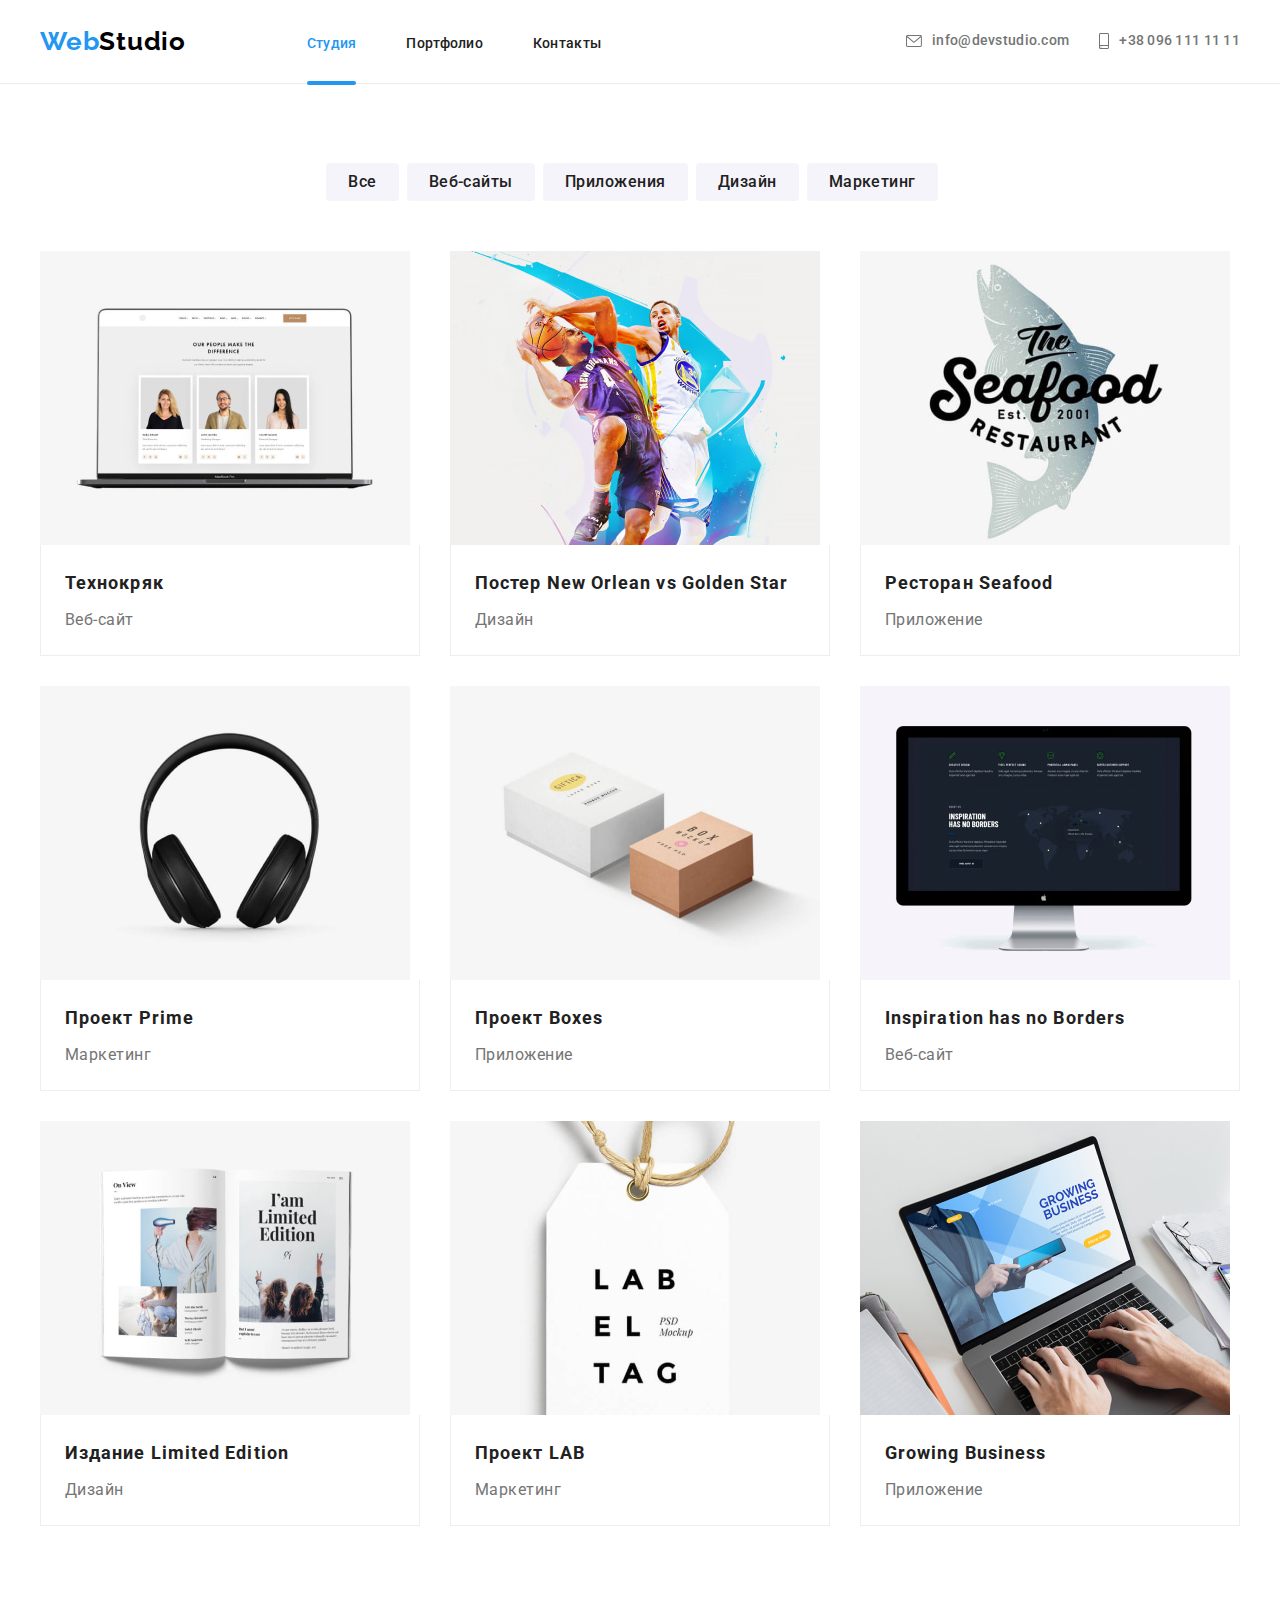
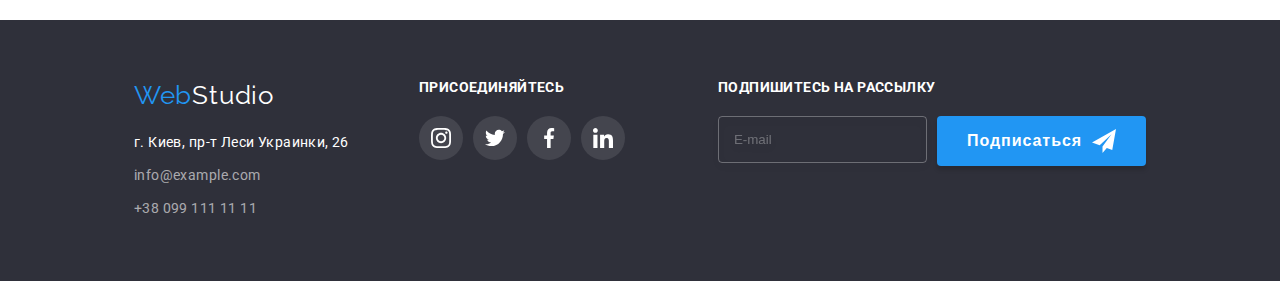
==== portfolio.html @ a0763523 ":herb:" ====
<!DOCTYPE html>
<html lang="ru">
  <head>
    <meta charset="UTF-8" />
    <meta http-equiv="X-UA-Compatible" content="IE=edge" />
    <meta name="viewport" content="width=device-width, initial-scale=1.0" />
    <title>Portfolio</title>
    <link
      href="https://fonts.googleapis.com/css2?family=Raleway:wght@700&family=Roboto:wght@400;500;700;900&display=swap"
      rel="stylesheet"
    />
    <link
      rel="stylesheet"
      href="https://cdnjs.cloudflare.com/ajax/libs/modern-normalize/1.1.0/modern-normalize.min.css"
      integrity="sha512-wpPYUAdjBVSE4KJnH1VR1HeZfpl1ub8YT/NKx4PuQ5NmX2tKuGu6U/JRp5y+Y8XG2tV+wKQpNHVUX03MfMFn9Q=="
      crossorigin="anonymous"
      referrerpolicy="no-referrer"
    />
    <link rel="stylesheet" href="./css/main.min.css" />
  </head>
  <body>
    <!--шапка-->
    <header class="page-header">
      <div class="page-header__container container">
        <a class="logo" href=""><span class="logo__icon">Web</span>Studio</a>

        <!--мобильное меню-->
        <button
          class="menu-button is-open"
          aria-expanded="false"
          aria-controls="menu-container"
          data-menu-button
          type="button"
        >
          <svg class="mobile-menu" width="40" height="40" aria-label="Переключательмобильного меню">
            <use class="mobile-menu__open" href="./images/icon.svg#icon-menu"></use>
            <use class="mobile-menu__close" href="./images/icon.svg#icon-close"></use>
          </svg>
        </button>

        <nav class="nav">
          <div class="menu-container" id="menu-container" data-menu>
            <ul class="site-nav">
              <li class="site-nav__item">
                <a class="site-nav__link site-nav__link--active" href="./index.html">Студия</a>
              </li>
              <li class="site-nav__item">
                <a class="site-nav__link" href="./portfolio.html">Портфолио</a>
              </li>
              <li class="site-nav__item"><a class="site-nav__link" href="">Контакты</a></li>
            </ul>

            <!--Контакты-->
            <ul class="contacts">
              <li class="contacts__item">
                <a class="contacts__link contacts__link--mail" href="mailto:info@devstudio.com">
                  <svg class="contacts__logo" width="16" height="12">
                    <use href="./images/icon.svg#icon-envelope"></use></svg
                  >info@devstudio.com</a
                >
              </li>
              <li class="contacts__item">
                <a class="contacts__link contacts__link--tel" href="tel:+380961111111"
                  ><svg class="contacts__logo" width="10" height="16">
                    <use href="./images/icon.svg#icon-smartphone"></use></svg
                  >+38 096 111 11 11</a
                >
              </li>
            </ul>

            <ul class="menu-social">
              <li class="menu-social__item"><a class="menu-social__link">Instagram</a></li>
              <li class="menu-social__item"><a class="menu-social__link">Twitter</a></li>
              <li class="menu-social__item"><a class="menu-social__link">Facebook</a></li>
              <li class="menu-social__item"><a class="menu-social__link">Linkedin</a></li>
            </ul>
          </div>
        </nav>
      </div>
    </header>

    <main>
      <section class="section">
        <div class="portfolio container">
          <h1 class="portfolio__title visually-hidden">Portfolio</h1>
          <ul class="filter">
            <li class="filter__items">
              <button class="filter__btn" type="button">Все</button>
            </li>
            <li class="filter__items">
              <button class="filter__btn" type="button">Веб-сайты</button>
            </li>
            <li class="filter__items">
              <button class="filter__btn" type="button">Приложения</button>
            </li>
            <li class="filter__items">
              <button class="filter__btn" type="button">Дизайн</button>
            </li>
            <li class="filter__items">
              <button class="filter__btn" type="button">Маркетинг</button>
            </li>
          </ul>

          <ul class="grid">
            <li class="grid__item">
              <a class="grid__link" href="">
                <div class="grid__box">
                  <img src="./images/notebook.jpg" alt="technokryak" width="370" height="294" />
                  <div class="grid__text">
                    <p class="">
                      Ресурс предлагает комплексные предложения с разным уровнем функционала и
                      сервисов. Все это позволит посетителю получить исчерпывающие сведения о
                      компании или частном лице.
                    </p>
                  </div>
                </div>

                <div class="aside">
                  <h2 class="aside__title">Технокряк</h2>
                  <p class="aside__subtitle">Веб-сайт</p>
                </div>
              </a>
            </li>

            <li class="grid__item">
              <a class="grid__link" href="">
                <div class="grid__box">
                  <img
                    src="./images/basketball.jpg"
                    alt="poster-new-orlean-vs-srat"
                    width="370"
                    height="294"
                  />
                  <div class="grid__text">
                    <p class="">
                      Ресурс предлагает комплексные предложения с разным уровнем функционала и
                      сервисов. Все это позволит посетителю получить исчерпывающие сведения о
                      компании или частном лице.
                    </p>
                  </div>
                </div>

                <div class="aside">
                  <h2 class="aside__title">Постер New Orlean vs Golden Star</h2>
                  <p class="aside__subtitle">Дизайн</p>
                </div>
              </a>
            </li>

            <li class="grid__item">
              <a class="grid__link" href="">
                <div class="grid__box">
                  <img src="./images/restaurant.jpg" alt="seafood" width="370" height="294" />
                  <div class="grid__text">
                    <p class="">
                      Ресурс предлагает комплексные предложения с разным уровнем функционала и
                      сервисов. Все это позволит посетителю получить исчерпывающие сведения о
                      компании или частном лице.
                    </p>
                  </div>
                </div>

                <div class="aside">
                  <h2 class="aside__title">Ресторан Seafood</h2>
                  <p class="aside__subtitle">Приложение</p>
                </div>
              </a>
            </li>

            <li class="grid__item">
              <a class="grid__link" href="">
                <div class="grid__box">
                  <img src="./images/headphones.jpg" alt="project-prime" width="370" height="294" />
                  <div class="grid__text">
                    <p class="">
                      Ресурс предлагает комплексные предложения с разным уровнем функционала и
                      сервисов. Все это позволит посетителю получить исчерпывающие сведения о
                      компании или частном лице.
                    </p>
                  </div>
                </div>

                <div class="aside">
                  <h2 class="aside__title">Проект Prime</h2>
                  <p class="aside__subtitle">Маркетинг</p>
                </div>
              </a>
            </li>

            <li class="grid__item">
              <a class="grid__link" href="">
                <div class="grid__box">
                  <img src="./images/box.jpg" alt="project-boxes" width="370" height="294" />
                  <div class="grid__text">
                    <p class="">
                      Ресурс предлагает комплексные предложения с разным уровнем функционала и
                      сервисов. Все это позволит посетителю получить исчерпывающие сведения о
                      компании или частном лице.
                    </p>
                  </div>
                </div>

                <div class="aside">
                  <h2 class="aside__title">Проект Boxes</h2>
                  <p class="aside__subtitle">Приложение</p>
                </div>
              </a>
            </li>

            <li class="grid__item">
              <a class="grid__link" href="">
                <div class="grid__box">
                  <img
                    src="./images/monitor.jpg"
                    alt="isipiration-has-no-border"
                    width="370"
                    height="294"
                  />
                  <div class="grid__text">
                    <p class="">
                      Ресурс предлагает комплексные предложения с разным уровнем функционала и
                      сервисов. Все это позволит посетителю получить исчерпывающие сведения о
                      компании или частном лице.
                    </p>
                  </div>
                </div>

                <div class="aside">
                  <h2 class="aside__title">Inspiration has no Borders</h2>
                  <p class="aside__subtitle">Веб-сайт</p>
                </div>
              </a>
            </li>

            <li class="grid__item">
              <a class="grid__link" href="">
                <div class="grid__box">
                  <img src="./images/book.jpg" alt="limited-edition" width="370" height="294" />
                  <div class="grid__text">
                    <p class="">
                      Ресурс предлагает комплексные предложения с разным уровнем функционала и
                      сервисов. Все это позволит посетителю получить исчерпывающие сведения о
                      компании или частном лице.
                    </p>
                  </div>
                </div>

                <div class="aside">
                  <h2 class="aside__title">Издание Limited Edition</h2>
                  <p class="aside__subtitle">Дизайн</p>
                </div>
              </a>
            </li>

            <li class="grid__item">
              <a class="grid__link" href="">
                <div class="grid__box">
                  <img src="./images/labeltag.jpg" alt="project-lab" width="370" height="294" />
                  <div class="grid__text">
                    <p class="">
                      Ресурс предлагает комплексные предложения с разным уровнем функционала и
                      сервисов. Все это позволит посетителю получить исчерпывающие сведения о
                      компании или частном лице.
                    </p>
                  </div>
                </div>

                <div class="aside">
                  <h2 class="aside__title">Проект LAB</h2>
                  <p class="aside__subtitle">Маркетинг</p>
                </div>
              </a>
            </li>

            <li class="grid__item">
              <a class="grid__link" href="">
                <div class="grid__box">
                  <img
                    src="./images/growingbusiness.jpg"
                    alt="growing-business"
                    width="370"
                    height="294"
                  />
                  <div class="grid__text">
                    <p class="">
                      Ресурс предлагает комплексные предложения с разным уровнем функционала и
                      сервисов. Все это позволит посетителю получить исчерпывающие сведения о
                      компании или частном лице.
                    </p>
                  </div>
                </div>

                <div class="aside">
                  <h2 class="aside__title">Growing Business</h2>
                  <p class="aside__subtitle">Приложение</p>
                </div>
              </a>
            </li>
          </ul>
        </div>
      </section>
    </main>

    <footer class="page-footer">
      <div class="container page-footer--bgc">
        <div class="wrapper">
          <a class="wrapper__logo" href=""><span class="wrapper__icon">Web</span>Studio</a>

          <address>
            <ul class="addres">
              <li class="addres__items">
                <a class="addres__link" href="https://goo.gl/maps/AxwCZDzG8Fguy3GU9"
                  >г. Киев, пр-т Леси Украинки, 26</a
                >
              </li>
              <li class="addres__items">
                <a class="addres__contacts" href="info@example.com">info@example.com</a>
              </li>
              <li class="addres__items">
                <a class="addres__contacts" href="+380991111111">+38 099 111 11 11</a>
              </li>
            </ul>
          </address>
        </div>

        <div class="accede">
          <h2 class="accede__title">Присоединяйтесь</h2>
          <ul class="social">
            <li class="social__item">
              <a class="social__link" href="">
                <svg class="social__logo" width="20" height="20">
                  <use href="./images/icon.svg#icon-instagram"></use>
                </svg>
              </a>
            </li>

            <li class="social__item">
              <a class="social__link" href="">
                <svg class="social__logo" width="20" height="20">
                  <use href="./images/icon.svg#icon-twitter"></use>
                </svg>
              </a>
            </li>

            <li class="social__item">
              <a class="social__link" href="">
                <svg class="social__logo" width="20" height="20">
                  <use href="./images/icon.svg#icon-facebook"></use>
                </svg>
              </a>
            </li>

            <li class="social__item">
              <a class="social__link" href="">
                <svg class="social__logo" width="20" height="20">
                  <use href="./images/icon.svg#icon-linkedin"></use>
                </svg>
              </a>
            </li>
          </ul>
        </div>

        <div class="subscribe">
          <h2 class="subscribe__title">Подпишитесь на рассылку</h2>

          <form class="form form--position">
            <label class="form__field">
              <input type="email" class="form__input" name="mail" placeholder="E-mail" />
            </label>
            <button class="form__btn" type="submit">
              Подписаться
              <svg class="form-btn__icon" width="24" height="24">
                <use href="./images/icon.svg#icon-telegram"></use>
              </svg>
            </button>
          </form>
        </div>
      </div>
    </footer>

    <script src="./js/menu.js"></script>
  </body>
</html>
---- css/main.min.css ----
.visually-hidden{position:absolute;width:1px;height:1px;margin:-1px;border:0;padding:0;white-space:nowrap;-webkit-clip-path:inset(100%);clip-path:inset(100%);clip:rect(0 0 0 0);overflow:hidden}.backdrop,.grid__box,.grid__text{width:100%;height:100%}body{background-color:#fff;color:#757575;font-family:Roboto,sans-serif;font-weight:400;margin:0 auto}h1,h2,h3,p{margin:0}ul{list-style:none;padding:0;margin:0}img{display:block;max-width:100%;height:auto}a{text-decoration:none;cursor:pointer}button{cursor:pointer}.container{padding:0 15px;margin:0 auto}@media screen and (min-width: 768px){.container{max-width:768px}}@media screen and (min-width: 1200px){.container{max-width:1200px}}.section{padding:60px 0}@media screen and (min-width: 1200px){.section{padding:94px 0}}.section__title{text-align:center;margin-bottom:50px;color:#212121;font-weight:700;font-size:36px;line-height:1.16;letter-spacing:.03em}.page-header{position:relative;z-index:0;border-bottom:1px solid #ececec}.page-header__container{display:-webkit-box;display:-ms-flexbox;display:flex;-webkit-box-align:center;-ms-flex-align:center;align-items:center;-webkit-box-pack:justify;-ms-flex-pack:justify;justify-content:space-between}@media screen and (max-width: 767px){.page-header__container{padding-top:15px;padding-bottom:15px}}@media screen and (min-width: 768px){.page-header__container{padding-top:26px;padding-bottom:26px}}.site-nav{position:relative}@media screen and (max-width: 767px){.site-nav{display:inline-block;margin-bottom:302px}}@media screen and (min-width: 768px){.site-nav{display:-webkit-box;display:-ms-flexbox;display:flex;margin-right:84px}}@media screen and (min-width: 1200px){.site-nav{margin-right:305px}}.site-nav__link{font-weight:500;font-size:14px;line-height:1.14;letter-spacing:.02em;color:#212121;-webkit-transition:color 250ms cubic-bezier(0.4, 0, 0.2, 1);transition:color 250ms cubic-bezier(0.4, 0, 0.2, 1)}.site-nav__link:hover,.site-nav__link:focus{color:#2196f3}@media screen and (max-width: 767px){.site-nav__link{font-weight:500;font-size:40px;line-height:1.18;letter-spacing:.02em;color:#212121}}@media screen and (min-width: 768px){.site-nav__link{line-height:1.14}}@media screen and (min-width: 1200px){.site-nav__link{font-weight:500;font-size:14px;line-height:1.14;letter-spacing:.02em}}.site-nav__link--active{color:#2196f3}@media screen and (max-width: 767px){.site-nav__link--active{font-weight:500;font-size:40px;line-height:1.18;letter-spacing:.02em}}@media screen and (min-width: 768px){.site-nav__link--active::after{display:inline-block;position:absolute;content:'';bottom:-34px;left:0;background-color:#2196f3;width:100%;height:4px;border-radius:2px;-webkit-transform:scale(1);transform:scale(1);-webkit-transition:-webkit-transform 250ms cubic-bezier(0.4, 0, 0.2, 1);transition:-webkit-transform 250ms cubic-bezier(0.4, 0, 0.2, 1);transition:transform 250ms cubic-bezier(0.4, 0, 0.2, 1);transition:transform 250ms cubic-bezier(0.4, 0, 0.2, 1), -webkit-transform 250ms cubic-bezier(0.4, 0, 0.2, 1)}}@media screen and (min-width: 1200px){.site-nav__link--active::after{bottom:-32px}}.site-nav__link--active:hover::after{-webkit-transform:scaleX(0.9);transform:scaleX(0.9)}.site-nav__item{position:relative;margin-right:0}.site-nav__item:not(:last-child){margin-right:50px}@media screen and (max-width: 767px){.site-nav__item:not(:last-child){margin-right:0;margin-bottom:32px}}.menu-button{position:relative;right:0;z-index:2;display:-webkit-inline-box;display:-ms-inline-flexbox;display:inline-flex;margin:0;padding:0;border:none;background-color:transparent;margin-left:auto;-webkit-transition:fill 250ms cubic-bezier(0.4, 0, 0.2, 1);transition:fill 250ms cubic-bezier(0.4, 0, 0.2, 1)}@media screen and (min-width: 768px){.menu-button{display:none}}.menu-button .mobile-menu__open{opacity:0;-webkit-transform:scale(0.3) rotate(90deg) translateY(100%);transform:scale(0.3) rotate(90deg) translateY(100%)}.menu-button.is-open .mobile-menu__open{opacity:1;-webkit-transform:scale(1) rotate(0) translateY(0);transform:scale(1) rotate(0) translateY(0);-webkit-transform-origin:center;transform-origin:center;-webkit-transition:opacity 400ms ease, -webkit-transform 400ms ease;transition:opacity 400ms ease, -webkit-transform 400ms ease;transition:opacity 400ms ease, transform 400ms ease;transition:opacity 400ms ease, transform 400ms ease, -webkit-transform 400ms ease}.menu-button .mobile-menu__close{opacity:1;-webkit-transform:scale(1) rotate(0) translateY(0);transform:scale(1) rotate(0) translateY(0)}.menu-button.is-open .mobile-menu__close{opacity:0;-webkit-transform:scale(0.3) rotate(0);transform:scale(0.3) rotate(0);-webkit-transform-origin:center;transform-origin:center;-webkit-transition:opacity 400ms ease 300ms, -webkit-transform 400ms ease 300ms;transition:opacity 400ms ease 300ms, -webkit-transform 400ms ease 300ms;transition:opacity 400ms ease 300ms, transform 400ms ease 300ms;transition:opacity 400ms ease 300ms, transform 400ms ease 300ms, -webkit-transform 400ms ease 300ms}@media screen and (max-width: 767px){.menu-button:hover,.menu-button:focus{fill:#2196f3}}.menu-icon{margin-right:15px}.icon-menu{z-index:2}.icon-close{z-index:1}.menu-container{background-color:#fff;padding:20px;font-size:20px}@media screen and (max-width: 767px){.menu-container{position:fixed;top:0;left:0;width:100vw;height:100vh;padding:48px 40px;display:-webkit-box;display:-ms-flexbox;display:flex;-webkit-box-orient:vertical;-webkit-box-direction:normal;-ms-flex-direction:column;flex-direction:column;opacity:0;-webkit-transform:translateY(100%);transform:translateY(100%);-webkit-transition:opacity 400ms cubic-bezier(0.4, 0, 0.2, 1),-webkit-transform 2400ms cubic-bezier(0.4, 0, 0.2, 1);transition:opacity 400ms cubic-bezier(0.4, 0, 0.2, 1),-webkit-transform 2400ms cubic-bezier(0.4, 0, 0.2, 1);transition:transform 2400ms cubic-bezier(0.4, 0, 0.2, 1),opacity 400ms cubic-bezier(0.4, 0, 0.2, 1);transition:transform 2400ms cubic-bezier(0.4, 0, 0.2, 1),opacity 400ms cubic-bezier(0.4, 0, 0.2, 1),-webkit-transform 2400ms cubic-bezier(0.4, 0, 0.2, 1)}.menu-container.is-open{opacity:1;-webkit-transform:translateY(0);transform:translateY(0)}}@media screen and (min-width: 768px){.menu-container{display:-webkit-box;display:-ms-flexbox;display:flex;-webkit-box-pack:justify;-ms-flex-pack:justify;justify-content:space-between;-webkit-box-align:center;-ms-flex-align:center;align-items:center;-webkit-box-flex:1;-ms-flex-positive:1;flex-grow:1;padding:0}}.contacts{display:-webkit-box;display:-ms-flexbox;display:flex;margin-left:auto}@media screen and (max-width: 767px){.contacts{display:-webkit-inline-box;display:-ms-inline-flexbox;display:inline-flex;-ms-flex-wrap:wrap;flex-wrap:wrap}}@media screen and (min-width: 768px){.contacts{-webkit-box-orient:vertical;-webkit-box-direction:normal;-ms-flex-direction:column;flex-direction:column}}@media screen and (min-width: 1200px){.contacts{-webkit-box-orient:initial;-webkit-box-direction:initial;-ms-flex-direction:initial;flex-direction:initial}}.contacts__item:not(:last-child){margin-right:50px}@media screen and (min-width: 1200px){.contacts__item:not(:last-child){margin-right:30px}}@media screen and (max-width: 767px){.contacts__item:nth-child(1){-webkit-box-ordinal-group:3;-ms-flex-order:2;order:2}}@media screen and (max-width: 767px){.contacts__item:nth-child(2){-webkit-box-ordinal-group:2;-ms-flex-order:1;order:1}}.contacts__link{display:-webkit-box;display:-ms-flexbox;display:flex;-webkit-box-align:center;-ms-flex-align:center;align-items:center;font-weight:500;font-size:14px;line-height:1.4;letter-spacing:.02em;color:#757575;fill:#757575;margin-bottom:0;-webkit-transition:color 250ms cubic-bezier(0.4, 0, 0.2, 1),fill 250ms cubic-bezier(0.4, 0, 0.2, 1);transition:color 250ms cubic-bezier(0.4, 0, 0.2, 1),fill 250ms cubic-bezier(0.4, 0, 0.2, 1)}.contacts__link:hover,.contacts__link:focus{color:#2196f3;fill:#2196f3}@media screen and (max-width: 767px){.contacts__link{display:-webkit-inline-box;display:-ms-inline-flexbox;display:inline-flex;-ms-flex-wrap:wrap;flex-wrap:wrap}}@media screen and (min-width: 768px){.contacts__link{font-weight:500;font-size:12px;line-height:1.17;letter-spacing:.02em}}@media screen and (min-width: 1200px){.contacts__link{font-weight:500;font-size:14px;line-height:1.14;letter-spacing:.02em}}@media screen and (max-width: 767px){.contacts__link--tel{margin-bottom:32px;font-weight:500;font-size:34px;line-height:1.18;letter-spacing:0.02em;color:#2196f3}}@media screen and (max-width: 767px){.contacts__link--mail{font-weight:500;font-size:24px;line-height:1.17;letter-spacing:0.02em;color:#757575;margin-bottom:64px}}@media screen and (min-width: 768px){.contacts__link--mail{margin-bottom:10px}}@media screen and (min-width: 1200px){.contacts__link--mail{margin-bottom:0}}.contacts__logo{margin-right:10px}@media screen and (max-width: 767px){.contacts__logo{display:none}}@media screen and (max-width: 767px){.menu-social{display:-webkit-inline-box;display:-ms-inline-flexbox;display:inline-flex}}@media screen and (min-width: 768px){.menu-social{display:none}}@media screen and (max-width: 767px){.menu-social__item:not(:last-child){border-right:1px solid rgba(33,33,33,0.2);padding-right:10px}}@media screen and (max-width: 767px){.menu-social__item:not(:first-child){padding-left:10px}}@media screen and (max-width: 767px){.menu-social__link{font-weight:500;font-size:18px;line-height:1.22;letter-spacing:0.02em;color:#2196f3}}.logo{color:#000;font-family:Raleway,sans-serif;font-weight:700;font-size:24px;line-height:28px;letter-spacing:.03em}@media screen and (min-width: 768px){.logo{margin-right:88px;font-weight:700;font-size:24px;line-height:1.17;letter-spacing:.03em}}@media screen and (min-width: 1200px){.logo{margin-right:93px;font-weight:700;font-size:26px;line-height:1.19;letter-spacing:.03em}}.logo__icon{color:#2196f3}.hero{padding:118px 0;text-align:center;margin:0 auto;height:400px;background-color:#2f303a;background-image:-webkit-gradient(linear, left top, right top, from(rgba(47,48,58,0.4))),url("../images/mobile-hero/mobile-hero.jpg");background-image:linear-gradient(to right, rgba(47,48,58,0.4)),url("../images/mobile-hero/mobile-hero.jpg");background-repeat:no-repeat;background-position:center;background-size:cover}@media (min-device-pixel-ratio: 2), (-webkit-min-device-pixel-ratio: 2), (min-resolution: 192dpi), (min-resolution: 2dppx){.hero{background-image:-webkit-gradient(linear, left top, left bottom, from(rgba(47,48,58,0.4)), to(rgba(47,48,58,0.4))),url("../images/hero/mobile-hero@2x.jpg");background-image:linear-gradient(rgba(47,48,58,0.4), rgba(47,48,58,0.4)),url("../images/hero/mobile-hero@2x.jpg")}}@media screen and (min-width: 768px){.hero{background-image:-webkit-gradient(linear, left top, right top, from(rgba(47,48,58,0.4))),url("../images/hero/tablet-hero.jpg");background-image:linear-gradient(to right, rgba(47,48,58,0.4)),url("../images/hero/tablet-hero.jpg")}}@media screen and (min-width: 768px) and (min-device-pixel-ratio: 2), screen and (min-width: 768px) and (-webkit-min-device-pixel-ratio: 2), screen and (min-width: 768px) and (min-resolution: 192dpi), screen and (min-width: 768px) and (min-resolution: 2dppx){.hero{background-image:-webkit-gradient(linear, left top, left bottom, from(rgba(47,48,58,0.4)), to(rgba(47,48,58,0.4))),url("../images/hero/tablet-hero@2x.jpg");background-image:linear-gradient(rgba(47,48,58,0.4), rgba(47,48,58,0.4)),url("../images/hero/tablet-hero@2x.jpg")}}@media screen and (min-width: 1200px){.hero{padding:200px 0;height:600px;background-image:-webkit-gradient(linear, left top, right top, from(rgba(47,48,58,0.4)), to(rgba(47,48,58,0.4))),url("../images/hero/desktop-hero.jpg");background-image:linear-gradient(to right, rgba(47,48,58,0.4), rgba(47,48,58,0.4)),url("../images/hero/desktop-hero.jpg")}}@media screen and (min-width: 1200px) and (min-device-pixel-ratio: 2), screen and (min-width: 1200px) and (-webkit-min-device-pixel-ratio: 2), screen and (min-width: 1200px) and (min-resolution: 192dpi), screen and (min-width: 1200px) and (min-resolution: 2dppx){.hero{background-image:-webkit-gradient(linear, left top, left bottom, from(rgba(47,48,58,0.4)), to(rgba(47,48,58,0.4))),url("../images/hero/desktop-hero@2x.jpg");background-image:linear-gradient(rgba(47,48,58,0.4), rgba(47,48,58,0.4)),url("../images/hero/desktop-hero@2x.jpg")}}.hero__title{font-weight:900;font-size:26px;line-height:1.62;letter-spacing:.06em;text-align:center;text-transform:uppercase;margin-bottom:30px;color:#fff}@media screen and (min-width: 1200px){.hero__title{font-weight:900;font-size:44px;line-height:1.36;letter-spacing:.06em}}.hero__button{padding:10px 32px;min-width:200px;min-height:50px;-webkit-box-shadow:0px 4px 4px rgba(0,0,0,0.15);box-shadow:0px 4px 4px rgba(0,0,0,0.15);border-radius:4px;border:transparent;-webkit-box-align:center;-ms-flex-align:center;align-items:center;text-align:center;background-color:#2196f3;color:#fff;font-weight:700;font-size:16px;line-height:1.88;letter-spacing:.06em;-webkit-transition:background-color 250ms cubic-bezier(0.4, 0, 0.2, 1);transition:background-color 250ms cubic-bezier(0.4, 0, 0.2, 1)}.hero__button:hover,.hero__button:focus{background-color:#188ce8}.backdrop{visibility:visible;position:fixed;top:0;left:0;background-color:rgba(0,0,0,0.2);opacity:1;-webkit-transition:opacity 250ms cubic-bezier(0.4, 0, 0.2, 1),visibility 250ms cubic-bezier(0.4, 0, 0.2, 1);transition:opacity 250ms cubic-bezier(0.4, 0, 0.2, 1),visibility 250ms cubic-bezier(0.4, 0, 0.2, 1)}.backdrop.is-hidden{visibility:hidden;opacity:0;pointer-events:none}.modal-box{position:absolute;top:50%;left:50%;padding:40px;background-color:#fff;-webkit-box-shadow:0px 1px 3px rgba(0,0,0,0.12),0px 1px 1px rgba(0,0,0,0.14),0px 2px 1px rgba(0,0,0,0.2);box-shadow:0px 1px 3px rgba(0,0,0,0.12),0px 1px 1px rgba(0,0,0,0.14),0px 2px 1px rgba(0,0,0,0.2);border-radius:4px;-webkit-transform:translate(-50%, -50%) scale(1);transform:translate(-50%, -50%) scale(1);-webkit-transition:-webkit-transform 250ms cubic-bezier(0.4, 0, 0.2, 1);transition:-webkit-transform 250ms cubic-bezier(0.4, 0, 0.2, 1);transition:transform 250ms cubic-bezier(0.4, 0, 0.2, 1);transition:transform 250ms cubic-bezier(0.4, 0, 0.2, 1), -webkit-transform 250ms cubic-bezier(0.4, 0, 0.2, 1)}@media screen and (max-width: 767px){.modal-box{max-width:450px;width:100vw;max-height:609px;height:100vh}}@media screen and (min-width: 768px){.modal-box{width:450px;height:609px}}@media screen and (min-width: 1200px){.modal-box{width:528px;height:581px}}.backdrop.is-hidden .modal-box{-webkit-transform:translate(-50%, -50%) scale(0);transform:translate(-50%, -50%) scale(0)}.modal-box__btn{position:absolute;top:8px;right:8px;display:-webkit-box;display:-ms-flexbox;display:flex;-webkit-box-pack:center;-ms-flex-pack:center;justify-content:center;-webkit-box-align:center;-ms-flex-align:center;align-items:center;margin-left:auto;width:30px;height:30px;background-color:#fff;border:1px solid rgba(0,0,0,0.1);border-radius:50%}.modal-box__btn--close{fill:#000;-webkit-transition:fill 250ms cubic-bezier(0.4, 0, 0.2, 1);transition:fill 250ms cubic-bezier(0.4, 0, 0.2, 1)}.modal-box__btn--close:hover,.modal-box__btn--close:focus{fill:#2196f3}.modal-box__title{font-weight:700;font-size:20px;line-height:1.5;letter-spacing:.03em;color:#000;margin-bottom:12px;text-align:center}.modal-box__form{margin:0 auto;text-align:center}.modal-box__field{display:-webkit-box;display:-ms-flexbox;display:flex;-webkit-box-orient:vertical;-webkit-box-direction:normal;-ms-flex-direction:column;flex-direction:column;position:relative;margin-bottom:10px}.modal-box__label{margin-bottom:10px;text-align:start;font-weight:400;font-size:12px;line-height:1.17;letter-spacing:.01em;margin-bottom:4px;color:#757575}.modal-box__input{height:40px;padding:11px 12px 11px auto;border:1px solid rgba(33,33,33,0.2);-webkit-box-sizing:border-box;box-sizing:border-box;border-radius:4px;-webkit-transition:border-color 250ms transition-timing-function, outline 250ms transition-timing-function;transition:border-color 250ms transition-timing-function, outline 250ms transition-timing-function}.modal-box__input:focus,.modal-box__input:focus+.modal-box__icon{fill:#2196f3;border-color:#2196f3;outline:none}.modal-box__icon{position:absolute;top:50%;left:12px;fill:#212121;-webkit-transition:fill 250ms cubic-bezier(0.4, 0, 0.2, 1);transition:fill 250ms cubic-bezier(0.4, 0, 0.2, 1)}.textarea{display:-webkit-box;display:-ms-flexbox;display:flex;-webkit-box-orient:vertical;-webkit-box-direction:normal;-ms-flex-direction:column;flex-direction:column;position:relative;margin-bottom:20px}.textarea__field{padding:12px 16px;border:1px solid rgba(33,33,33,0.2);-webkit-box-sizing:border-box;box-sizing:border-box;border-radius:4px;resize:none;-webkit-transition:border-color 250ms cubic-bezier(0.4, 0, 0.2, 1),outline 250ms cubic-bezier(0.4, 0, 0.2, 1);transition:border-color 250ms cubic-bezier(0.4, 0, 0.2, 1),outline 250ms cubic-bezier(0.4, 0, 0.2, 1)}.textarea__field:focus{border-color:#2196f3;outline:none}.textarea__field::-webkit-input-placeholder{font-size:12px;line-height:1.14;letter-spacing:0.01em;color:rgba(117,117,117,0.5);-webkit-transition:color 250ms transition-timing-function;transition:color 250ms transition-timing-function}.textarea__field:-ms-input-placeholder{font-size:12px;line-height:1.14;letter-spacing:0.01em;color:rgba(117,117,117,0.5);-webkit-transition:color 250ms transition-timing-function;transition:color 250ms transition-timing-function}.textarea__field::-ms-input-placeholder{font-size:12px;line-height:1.14;letter-spacing:0.01em;color:rgba(117,117,117,0.5);-webkit-transition:color 250ms transition-timing-function;transition:color 250ms transition-timing-function}.textarea__field::placeholder{font-size:12px;line-height:1.14;letter-spacing:0.01em;color:rgba(117,117,117,0.5);-webkit-transition:color 250ms transition-timing-function;transition:color 250ms transition-timing-function}.textarea__field::-webkit-input-placeholder:focus::-webkit-input-placeholder{color:#2196f3}.textarea__field:-ms-input-placeholder:focus:-ms-input-placeholder{color:#2196f3}.textarea__field::-ms-input-placeholder:focus::-ms-input-placeholder{color:#2196f3}.textarea__field::placeholder:focus::placeholder{color:#2196f3}.modal-policy{display:-webkit-box;display:-ms-flexbox;display:flex;-webkit-box-pack:center;-ms-flex-pack:center;justify-content:center;margin-bottom:30px;padding:0}.modal-policy__label{display:-webkit-inline-box;display:-ms-inline-flexbox;display:inline-flex;-webkit-box-align:center;-ms-flex-align:center;align-items:center}.modal-policy__check{display:inline-block;margin-right:8px;width:16px;height:15px;border:2px solid #212121;border-radius:2px;-webkit-transform:scale(0.9);transform:scale(0.9);-webkit-transition:background-color 250ms cubic-bezier(0.4, 0, 0.2, 1),border-color 250ms cubic-bezier(0.4, 0, 0.2, 1),-webkit-transform 250ms cubic-bezier(0.4, 0, 0.2, 1);transition:background-color 250ms cubic-bezier(0.4, 0, 0.2, 1),border-color 250ms cubic-bezier(0.4, 0, 0.2, 1),-webkit-transform 250ms cubic-bezier(0.4, 0, 0.2, 1);transition:transform 250ms cubic-bezier(0.4, 0, 0.2, 1),background-color 250ms cubic-bezier(0.4, 0, 0.2, 1),border-color 250ms cubic-bezier(0.4, 0, 0.2, 1);transition:transform 250ms cubic-bezier(0.4, 0, 0.2, 1),background-color 250ms cubic-bezier(0.4, 0, 0.2, 1),border-color 250ms cubic-bezier(0.4, 0, 0.2, 1),-webkit-transform 250ms cubic-bezier(0.4, 0, 0.2, 1)}.modal-policy__input:checked+.modal-policy__check{background-color:#2196f3;border-color:#2196f3;background-image:url(../images/icon-check.svg);background-size:contain;background-origin:border-box;-webkit-transform:scale(1);transform:scale(1)}.modal-policy__text{font-weight:400;font-size:12px;line-height:1.17;letter-spacing:.03em;color:#757575}@media screen and (min-width: 1200px){.modal-policy__text{font-weight:400;font-size:14px;line-height:1.71;letter-spacing:.03em}}.modal-policy__agreement{position:relative;text-decoration:none;color:#2196f3;font-weight:400;font-size:12px;line-height:1.17;letter-spacing:.03em}@media screen and (min-width: 1200px){.modal-policy__agreement{font-weight:400;font-size:14px;line-height:1.71;letter-spacing:.03em}}.modal-policy__agreement::after{position:absolute;content:'';top:14.5px;left:0;width:100%;height:1px;background-color:#2196f3}.modal__submit{min-width:200px;height:50px;padding:10px 55px;background-color:#2196f3;-webkit-box-shadow:0px 4px 4px rgba(0,0,0,0.15);box-shadow:0px 4px 4px rgba(0,0,0,0.15);border-radius:4px;border-style:none;font-weight:700;font-size:16px;line-height:1.88;letter-spacing:.06em;-webkit-box-align:center;-ms-flex-align:center;align-items:center;text-align:center;color:#fff;-webkit-transition:background-color 250ms cubic-bezier(0.4, 0, 0.2, 1);transition:background-color 250ms cubic-bezier(0.4, 0, 0.2, 1)}.modal__submit:hover,.modal__submit:focus{background-color:#188ce8}.feature{display:-webkit-box;display:-ms-flexbox;display:flex;-ms-flex-wrap:wrap;flex-wrap:wrap}.feature__item{margin-bottom:30px}@media screen and (min-width: 768px){.feature__item{-ms-flex-preferred-size:calc((100% - 30px) / 2);flex-basis:calc((100% - 30px) / 2)}}@media screen and (min-width: 1200px){.feature__item{margin-right:30px;-ms-flex-preferred-size:calc((100% - 90px) / 4);flex-basis:calc((100% - 90px) / 4)}.feature__item:last-child{margin-right:0}}@media screen and (min-width: 768px) and (max-width: 1199px){.feature__item:nth-child(2n+1){margin-right:30px}}@media screen and (min-width: 768px) and (max-width: 1199px){.feature__item:nth-child(3){margin-bottom:0}}@media screen and (min-width: 768px) and (max-width: 1199px){.feature__item:nth-child(4){margin-bottom:0}}.feature__box{display:-webkit-box;display:-ms-flexbox;display:flex;-webkit-box-pack:center;-ms-flex-pack:center;justify-content:center;-webkit-box-align:center;-ms-flex-align:center;align-items:center;margin-bottom:30px;background-color:#f5f4fa;height:120px}.feature__title{text-align:center;font-weight:700;font-size:14px;line-height:1.14;letter-spacing:.03em;text-transform:uppercase;color:#212121;margin-bottom:10px;margin-top:0;text-transform:uppercase}@media screen and (min-width: 768px){.feature__title{text-align:start}}@media screen and (min-width: 1200px){.feature__title{color:#212121}}.feature__text{font-weight:400;font-size:14px;line-height:1.71;letter-spacing:.03em;color:#757575}.section--padding-top{padding-top:0}@media screen and (max-width: 1199px){.section--padding-top{display:none}}.work{display:-webkit-box;display:-ms-flexbox;display:flex;-ms-flex-wrap:wrap;flex-wrap:wrap}.work__item:not(:last-child){margin-right:30px}.work__thumb{position:relative}.work__text{display:-webkit-box;display:-ms-flexbox;display:flex;-webkit-box-pack:center;-ms-flex-pack:center;justify-content:center;-webkit-box-align:center;-ms-flex-align:center;align-items:center;position:absolute;bottom:0;left:0;width:100%;height:70px;text-align:center;font-weight:700;font-size:14px;line-height:1.14;letter-spacing:0.03em;text-transform:uppercase;color:#fff;background-color:rgba(47,48,58,0.8)}.section--other-bgc{background-color:#f5f4fa}@media screen and (min-width: 768px){.comand{display:-webkit-box;display:-ms-flexbox;display:flex;-ms-flex-wrap:wrap;flex-wrap:wrap;-webkit-box-pack:center;-ms-flex-pack:center;justify-content:center}}.comand__items{background-color:#fff;-webkit-box-shadow:0px 1px 3px rgba(0,0,0,0.12),0px 1px 1px rgba(0,0,0,0.14),0px 2px 1px rgba(0,0,0,0.2);box-shadow:0px 1px 3px rgba(0,0,0,0.12),0px 1px 1px rgba(0,0,0,0.14),0px 2px 1px rgba(0,0,0,0.2);border-radius:0px 0px 4px 4px}@media screen and (max-width: 767px){.comand__items{margin-bottom:30px}}@media screen and (min-width: 768px) and (max-width: 1199px){.comand__items{width:calc((100% - 30px) / 2)}.comand__items:not(:nth-child(2n)){margin-right:30px}.comand__items:not(:nth-last-child(-n+2)){margin-bottom:30px}}@media screen and (min-width: 1200px){.comand__items{-ms-flex-preferred-size:calc((100% - 3 * 30px) / 4);flex-basis:calc((100% - 3 * 30px) / 4)}.comand__items:not(:last-child){margin-right:30px}}.avatar{padding:30px 32px}.avatar__title{font-weight:500;font-size:16px;line-height:1.19;letter-spacing:.03em;text-align:center;margin-bottom:10px;color:#212121}.avatar__text{text-align:center;margin-bottom:16px;font-weight:400;font-size:16px;line-height:1.19;letter-spacing:.03em}.comand-social{display:-webkit-box;display:-ms-flexbox;display:flex;-webkit-box-align:center;-ms-flex-align:center;align-items:center;-webkit-box-pack:center;-ms-flex-pack:center;justify-content:center;padding:0;margin:0}.comand-social__item:not(:last-child){margin-right:10px}.comand-social__link{display:-webkit-box;display:-ms-flexbox;display:flex;-webkit-box-pack:center;-ms-flex-pack:center;justify-content:center;-webkit-box-align:center;-ms-flex-align:center;align-items:center;width:44px;height:44px;border-radius:50%;color:#afb1b8;-webkit-transition:background-color 250ms cubic-bezier(0.4, 0, 0.2, 1),color 250ms cubic-bezier(0.4, 0, 0.2, 1);transition:background-color 250ms cubic-bezier(0.4, 0, 0.2, 1),color 250ms cubic-bezier(0.4, 0, 0.2, 1)}.comand-social__link:hover,.comand-social__link:focus{background-color:#2196f3;color:#fff}.comand-social__icon{fill:currentColor}.section--text-align{text-align:center}.clients{display:-webkit-box;display:-ms-flexbox;display:flex;-ms-flex-wrap:wrap;flex-wrap:wrap;padding:0;margin:0}@media screen and (max-width: 767px){.clients__item{-ms-flex-preferred-size:calc((100% - 60px) / 2);flex-basis:calc((100% - 60px) / 2);margin-right:30px}.clients__item:not(:nth-child(2n)){margin-right:30px}.clients__item:not(:nth-last-child(-n+2)){margin-bottom:30px}}@media screen and (min-width: 768px) and (max-width: 1199px){.clients__item{-ms-flex-preferred-size:calc((100% - 90px) / 3);flex-basis:calc((100% - 90px) / 3);margin-right:30px}.clients__item:not(:nth-child(3n)){margin-right:30px}.clients__item:not(:nth-last-child(-n+3)){margin-bottom:30px}}@media screen and (min-width: 1200px){.clients__item{-ms-flex-preferred-size:calc((100% - 180px) / 6);flex-basis:calc((100% - 180px) / 6);margin-bottom:0}}.clients__item:not(:last-child){margin-right:30px}.clients__link{display:-webkit-box;display:-ms-flexbox;display:flex;-webkit-box-pack:center;-ms-flex-pack:center;justify-content:center;-webkit-box-align:center;-ms-flex-align:center;align-items:center;height:92px;border:1px solid #afb1b8;border-radius:4px;color:#afb1b8;-webkit-transition:color 250ms cubic-bezier(0.4, 0, 0.2, 1),border 250ms cubic-bezier(0.4, 0, 0.2, 1);transition:color 250ms cubic-bezier(0.4, 0, 0.2, 1),border 250ms cubic-bezier(0.4, 0, 0.2, 1)}.clients__link:hover,.clients__link:focus{color:#2196f3;border:1px solid #2196f3}.clients__img{fill:currentColor}.page-footer{padding:60px 0;background-color:#2f303a}@media screen and (min-width: 1200px){.page-footer{-webkit-box-align:baseline;-ms-flex-align:baseline;align-items:baseline;display:-webkit-box;display:-ms-flexbox;display:flex}}.page-footer--bgc{text-align:center}@media screen and (min-width: 768px){.page-footer--bgc{display:-webkit-box;display:-ms-flexbox;display:flex;-ms-flex-wrap:wrap;flex-wrap:wrap;-webkit-box-pack:center;-ms-flex-pack:center;justify-content:center}}@media screen and (min-width: 768px) and (max-width: 1199px){.wrapper{margin-right:165px;margin-bottom:60px}}@media screen and (min-width: 1200px){.wrapper{margin-right:70px;text-align:start}}.wrapper__logo{display:inline-block;margin-bottom:20px;color:#fff;font-family:Raleway,sans-serif;font-weight:400;font-size:26px;line-height:1.19;letter-spacing:.03em}.wrapper__icon{color:#2196f3}@media screen and (max-width: 767px){.addres{margin-bottom:60px}}.addres__items{margin-bottom:9px}.addres__items:last-child{margin-bottom:0px}.addres__link{font-style:normal;color:#fff;background-color:#2f303a;font-weight:400;font-size:14px;line-height:1.71;letter-spacing:.03em}.addres__contacts{font-style:normal;color:rgba(255,255,255,0.6);background-color:#2f303a;font-weight:400;font-size:14px;line-height:1.71;letter-spacing:.03em;-webkit-transition:color 250ms cubic-bezier(0.4, 0, 0.2, 1);transition:color 250ms cubic-bezier(0.4, 0, 0.2, 1)}.addres__contacts:hover,.addres__contacts:focus{color:#2196f3}.accede{margin-bottom:60px}@media screen and (min-width: 1200px){.accede{margin-right:93px}}.accede__title{font-weight:700;font-size:14px;line-height:1.14;letter-spacing:.03em;text-transform:uppercase;color:#fff;margin-bottom:20px}@media screen and (min-width: 1200px){.accede__title{margin-bottom:20px;text-align:start}}.social{display:-webkit-box;display:-ms-flexbox;display:flex;-webkit-box-pack:center;-ms-flex-pack:center;justify-content:center;padding:0;margin:0}.social__item:not(:last-child){margin-right:10px}.social__link{display:-webkit-box;display:-ms-flexbox;display:flex;-webkit-box-pack:center;-ms-flex-pack:center;justify-content:center;-webkit-box-align:center;-ms-flex-align:center;align-items:center;width:44px;height:44px;border-radius:50%;background-color:rgba(255,255,255,0.1);color:#fff;-webkit-transition:background-color 250ms cubic-bezier(0.4, 0, 0.2, 1);transition:background-color 250ms cubic-bezier(0.4, 0, 0.2, 1)}.social__link:hover,.social__link:focus{background-color:#2196f3}.social__logo{fill:currentColor}.subscribe__title{margin-bottom:20px;font-weight:700;font-size:14px;line-height:1.14;letter-spacing:.03em;text-transform:uppercase;color:#fff}@media screen and (min-width: 1200px){.subscribe__title{text-align:start}}@media screen and (min-width: 1200px){.form--position{position:relative;display:-webkit-box;display:-ms-flexbox;display:flex;margin:0 auto}}.form__field{display:-webkit-box;display:-ms-flexbox;display:flex;-webkit-box-orient:vertical;-webkit-box-direction:normal;-ms-flex-direction:column;flex-direction:column;margin-bottom:20px}@media screen and (min-width: 768px) and (max-width: 1199px){.form__field{width:450px}}@media screen and (min-width: 1200px){.form__field{position:relative;display:-webkit-box;display:-ms-flexbox;display:flex;-webkit-box-orient:vertical;-webkit-box-direction:normal;-ms-flex-direction:column;flex-direction:column;height:50px;margin-right:10px}}.form__input{margin:0;padding:15px;background-color:inherit;color:#fff;border:1px solid rgba(255,255,255,0.3);-webkit-box-sizing:border-box;box-sizing:border-box;-webkit-filter:drop-shadow(0px 4px 4px rgba(0,0,0,0.15));filter:drop-shadow(0px 4px 4px rgba(0,0,0,0.15));border-radius:4px;-webkit-transition:border-color 250ms cubic-bezier(0.4, 0, 0.2, 1),outline 250ms cubic-bezier(0.4, 0, 0.2, 1);transition:border-color 250ms cubic-bezier(0.4, 0, 0.2, 1),outline 250ms cubic-bezier(0.4, 0, 0.2, 1)}.form__input:hover,.form__input:focus{border-color:rgba(255,255,255,0.5);outline:none}.form__input::-webkit-input-placeholder{color:rgba(255,255,255,0.3);-webkit-transition:color 250ms cubic-bezier(0.4, 0, 0.2, 1);transition:color 250ms cubic-bezier(0.4, 0, 0.2, 1)}.form__input:-ms-input-placeholder{color:rgba(255,255,255,0.3);-webkit-transition:color 250ms cubic-bezier(0.4, 0, 0.2, 1);transition:color 250ms cubic-bezier(0.4, 0, 0.2, 1)}.form__input::-ms-input-placeholder{color:rgba(255,255,255,0.3);-webkit-transition:color 250ms cubic-bezier(0.4, 0, 0.2, 1);transition:color 250ms cubic-bezier(0.4, 0, 0.2, 1)}.form__input::placeholder{color:rgba(255,255,255,0.3);-webkit-transition:color 250ms cubic-bezier(0.4, 0, 0.2, 1);transition:color 250ms cubic-bezier(0.4, 0, 0.2, 1)}.form__input:hover::-webkit-input-placeholder,.form__input:focus::-webkit-input-placeholder{color:rgba(255,255,255,0.5)}.form__input:hover:-ms-input-placeholder,.form__input:focus:-ms-input-placeholder{color:rgba(255,255,255,0.5)}.form__input:hover::-ms-input-placeholder,.form__input:focus::-ms-input-placeholder{color:rgba(255,255,255,0.5)}.form__input:hover::placeholder,.form__input:focus::placeholder{color:rgba(255,255,255,0.5)}.form__btn{display:-webkit-box;display:-ms-flexbox;display:flex;-webkit-box-pack:center;-ms-flex-pack:center;justify-content:center;-webkit-box-align:center;-ms-flex-align:center;align-items:center;text-align:inherit;padding:10px 30px;min-width:200px;height:50px;font-weight:700;font-size:16px;line-height:1.88;letter-spacing:.06em;background-color:#2196f3;color:#fff;-webkit-box-shadow:0px 4px 4px rgba(0,0,0,0.15);box-shadow:0px 4px 4px rgba(0,0,0,0.15);border-radius:4px;border-style:none;-webkit-transition:background-color 250ms cubic-bezier(0.4, 0, 0.2, 1);transition:background-color 250ms cubic-bezier(0.4, 0, 0.2, 1)}@media screen and (max-width: 767px){.form__btn{margin:0 auto}}@media screen and (min-width: 768px) and (max-width: 1199px){.form__btn{margin:0 auto}}.form__btn:hover,.form__btn:focus{background-color:#188ce8}.form-btn__icon{fill:#fff;margin-left:10px}.filter{display:-webkit-box;display:-ms-flexbox;display:flex;-webkit-box-pack:center;-ms-flex-pack:center;justify-content:center;-webkit-box-align:center;-ms-flex-align:center;align-items:center;-ms-flex-wrap:wrap;flex-wrap:wrap;margin-bottom:40px;-webkit-box-pack:start;-ms-flex-pack:start;justify-content:start;margin-left:-8px;margin-top:-15px}@media screen and (min-width: 768px){.filter{-ms-flex-wrap:nowrap;flex-wrap:nowrap}}@media screen and (min-width: 768px){.filter{margin-bottom:30px}}@media screen and (min-width: 1200px){.filter{margin-bottom:50px;-webkit-box-pack:center;-ms-flex-pack:center;justify-content:center}}.filter__items{margin-right:8px}@media screen and (max-width: 767px){.filter__items{margin-right:8px;margin-bottom:15px}}.filter__btn{padding:6px 22px;border-radius:4px;border:transparent;text-align:center;background-color:#f5f4fa;color:#212121;font-family:inherit;font-weight:500;font-size:16px;line-height:1.62;letter-spacing:.03em;-webkit-transition:background-color 250ms cubic-bezier(0.4, 0, 0.2, 1),color 250ms cubic-bezier(0.4, 0, 0.2, 1),-webkit-box-shadow 250ms cubic-bezier(0.4, 0, 0.2, 1);transition:background-color 250ms cubic-bezier(0.4, 0, 0.2, 1),color 250ms cubic-bezier(0.4, 0, 0.2, 1),-webkit-box-shadow 250ms cubic-bezier(0.4, 0, 0.2, 1);transition:background-color 250ms cubic-bezier(0.4, 0, 0.2, 1),color 250ms cubic-bezier(0.4, 0, 0.2, 1),box-shadow 250ms cubic-bezier(0.4, 0, 0.2, 1);transition:background-color 250ms cubic-bezier(0.4, 0, 0.2, 1),color 250ms cubic-bezier(0.4, 0, 0.2, 1),box-shadow 250ms cubic-bezier(0.4, 0, 0.2, 1),-webkit-box-shadow 250ms cubic-bezier(0.4, 0, 0.2, 1)}.filter__btn:hover,.filter__btn:focus{background-color:#2196f3;color:#fff;-webkit-box-shadow:0px 3px 1px rgba(0,0,0,0.1),0px 1px 2px rgba(0,0,0,0.08),0px 2px 2px rgba(0,0,0,0.12);box-shadow:0px 3px 1px rgba(0,0,0,0.1),0px 1px 2px rgba(0,0,0,0.08),0px 2px 2px rgba(0,0,0,0.12)}.grid{display:-webkit-box;display:-ms-flexbox;display:flex;-ms-flex-wrap:wrap;flex-wrap:wrap}.grid__item{width:calc((100% - 60px) / 3);margin-right:30px;margin-bottom:30px}.grid__item:nth-child(3n){margin-right:0}.grid__item:nth-last-child(-n+3){margin-bottom:0}.grid__link{display:block;-webkit-transition:-webkit-box-shadow 250ms cubic-bezier(0.4, 0, 0.2, 1);transition:-webkit-box-shadow 250ms cubic-bezier(0.4, 0, 0.2, 1);transition:box-shadow 250ms cubic-bezier(0.4, 0, 0.2, 1);transition:box-shadow 250ms cubic-bezier(0.4, 0, 0.2, 1), -webkit-box-shadow 250ms cubic-bezier(0.4, 0, 0.2, 1)}.grid__link:hover,.grid__link:focus{-webkit-box-shadow:0px 1px 1px rgba(0,0,0,0.12),0px 4px 4px rgba(0,0,0,0.06),1px 4px 6px rgba(0,0,0,0.16);box-shadow:0px 1px 1px rgba(0,0,0,0.12),0px 4px 4px rgba(0,0,0,0.06),1px 4px 6px rgba(0,0,0,0.16)}.grid__box{position:relative;overflow:hidden}.grid__text{position:absolute;bottom:0;right:0;background-color:rgba(33,150,243,0.9);-webkit-transform:translateY(100%);transform:translateY(100%);-webkit-transition:-webkit-transform 250ms cubic-bezier(0.4, 0, 0.2, 1);transition:-webkit-transform 250ms cubic-bezier(0.4, 0, 0.2, 1);transition:transform 250ms cubic-bezier(0.4, 0, 0.2, 1);transition:transform 250ms cubic-bezier(0.4, 0, 0.2, 1), -webkit-transform 250ms cubic-bezier(0.4, 0, 0.2, 1)}.grid__link:hover .grid__text,.grid__link:focus .grid__text{-webkit-transform:translate(0);transform:translate(0)}.grid__text>p{padding:63px 24px;font-size:18px;line-height:1.56;letter-spacing:0.03em;color:#fff}.aside{padding:20px 24px;border-left:1px solid #eee;border-right:1px solid #eee;border-bottom:1px solid #eee}.aside__title{margin-bottom:4px;color:#212121;font-weight:700;font-size:18px;line-height:2;letter-spacing:0.06em}.aside__subtitle{font-size:16px;line-height:1.88;letter-spacing:0.03em;color:#757575}
/*# sourceMappingURL=main.min.css.map */
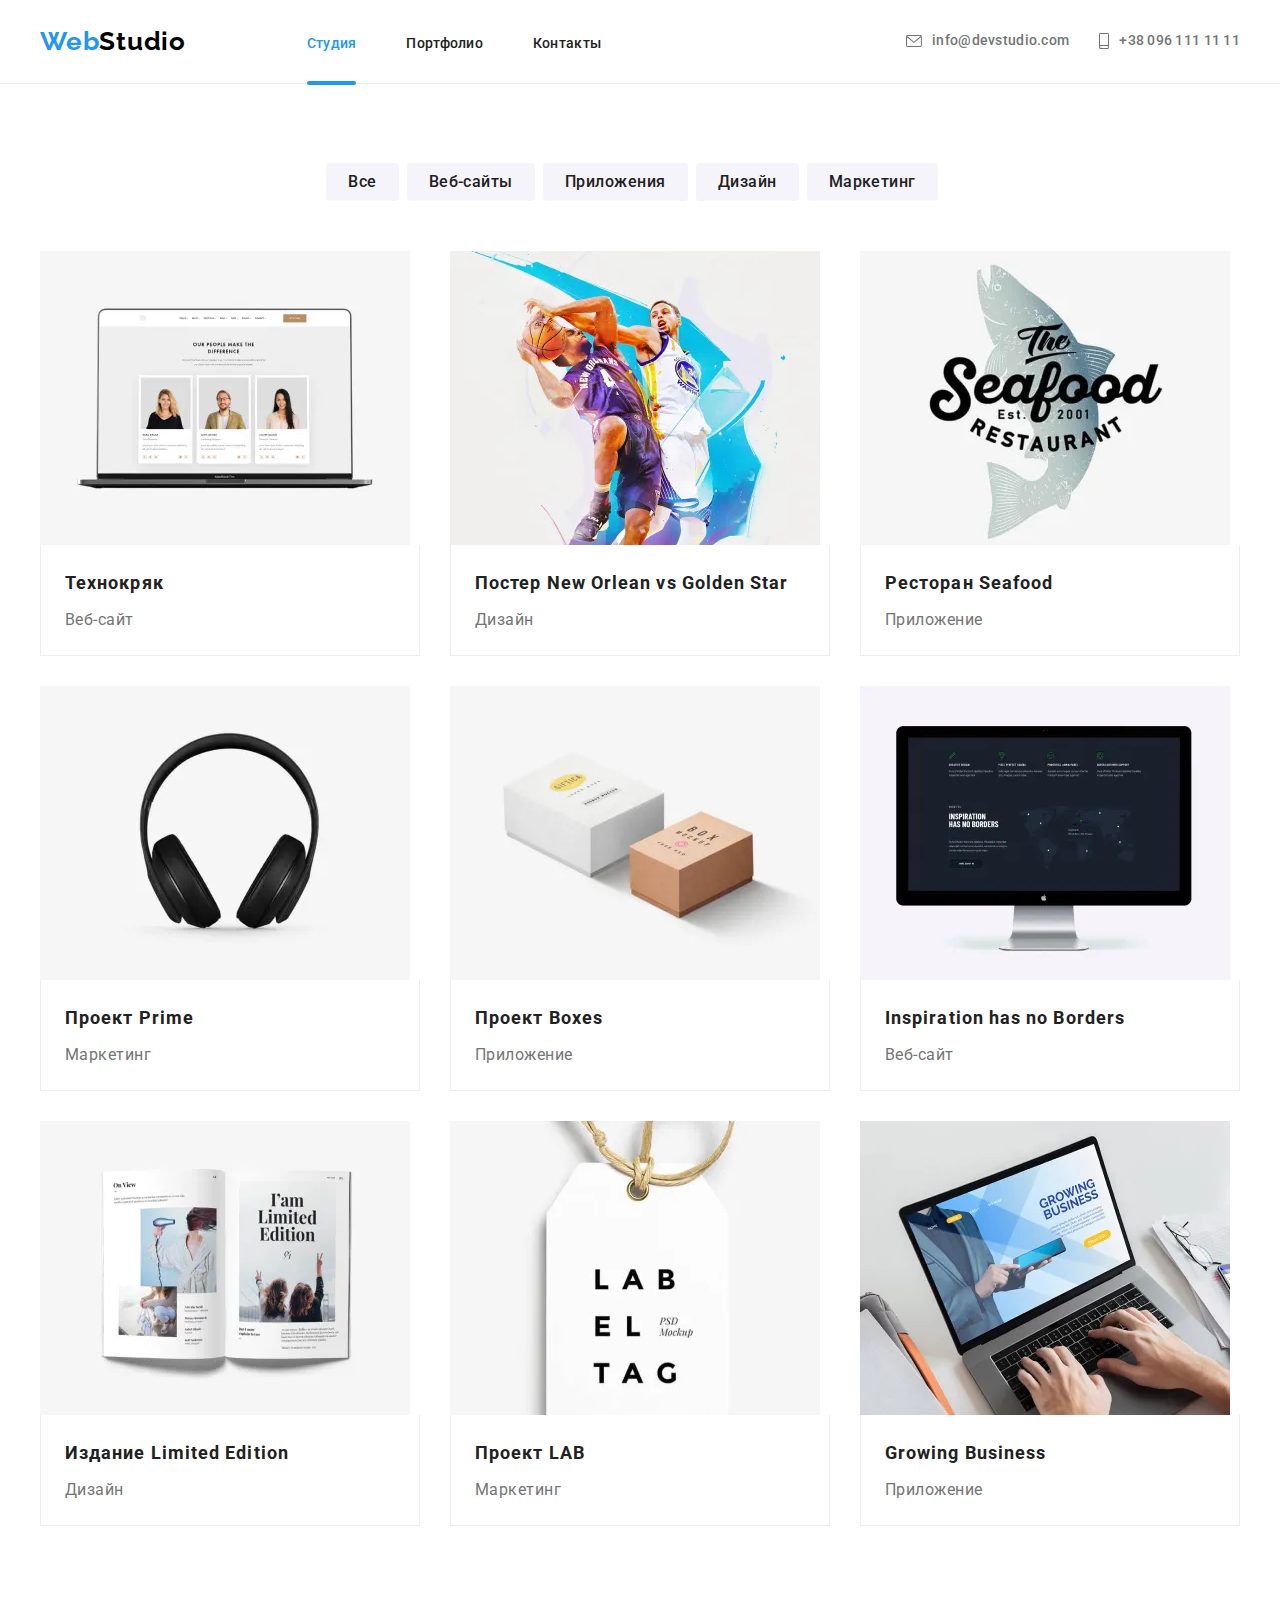
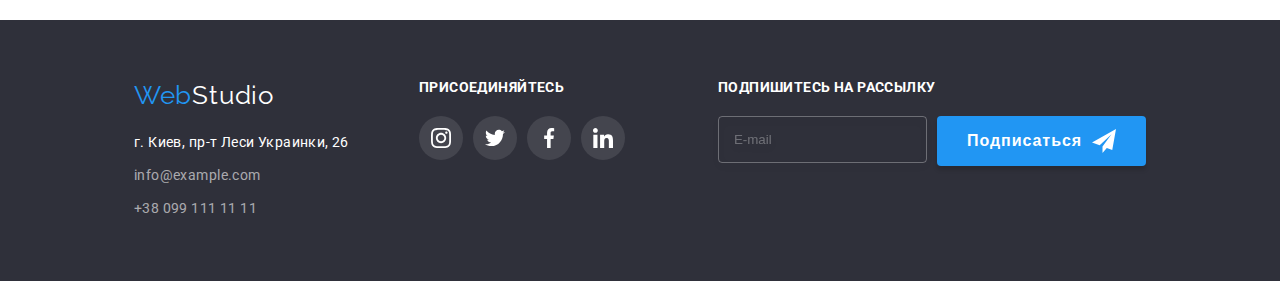
==== commit 0d789beb: ":herb:" ====
--- a/portfolio.html
+++ b/portfolio.html
@@ -105,7 +105,65 @@
             <li class="grid__item">
               <a class="grid__link" href="">
                 <div class="grid__box">
-                  <img src="./images/notebook.jpg" alt="technokryak" width="370" height="294" />
+                  <picture>
+                    <source
+                      srcset="
+                        ./images/gallerry-desktop/notebook-d.webp    1x,
+                        ./images/gallerry-desktop/notebook@2x-d.webp 2x
+                      "
+                      media="(min-width: 1200px)"
+                      type="image/webp"
+                    />
+                    <source
+                      srcset="
+                        ./images/gallerry-desktop/notebook-d.jpg    1x,
+                        ./images/gallerry-desktop/notebook@2x-d.jpg 2x
+                      "
+                      media="(min-width: 1200px)"
+                      type="image/jpg"
+                    />
+
+                    <source
+                      srcset="
+                        ./images/gallerry-tablet/notebook-t.webp    1x,
+                        ./images/gallerry-tablet/notebook@2x-t.webp 2x
+                      "
+                      media="(min-width: 768px)"
+                      type="image/webp"
+                    />
+                    <source
+                      srcset="
+                        ./images/gallerry-tablet/notebook-t.jpg    1x,
+                        ./images/gallerry-tablet/notebook@2x-t.jpg 2x
+                      "
+                      media="(min-width: 768px)"
+                      type="image/jpg"
+                    />
+
+                    <source
+                      srcset="
+                        ./images/gallerry-mobile/notebook-m.webp    1x,
+                        ./images/gallerry-mobile/notebook@2x-m.webp 2x
+                      "
+                      media="(max-width: 767px)"
+                      type="image/webp"
+                    />
+                    <source
+                      srcset="
+                        ./images/gallerry-mobile/notebook-m.jpg    1x,
+                        ./images/gallerry-mobile/notebook@2x-m.jpg 2x
+                      "
+                      media="(max-width: 767px)"
+                      type="image/jpg"
+                    />
+                    <img
+                      src="./images/gallerry-tablet/notebook.jpg"
+                      alt="technokryak"
+                      width="370"
+                      height="294"
+                    />
+                  </picture>
+
                   <div class="grid__text">
                     <p class="">
                       Ресурс предлагает комплексные предложения с разным уровнем функционала и
@@ -125,12 +183,65 @@
             <li class="grid__item">
               <a class="grid__link" href="">
                 <div class="grid__box">
-                  <img
-                    src="./images/basketball.jpg"
-                    alt="poster-new-orlean-vs-srat"
-                    width="370"
-                    height="294"
-                  />
+                  <picture>
+                    <source
+                      srcset="
+                        ./images/gallerry-desktop/basketball-d.webp    1x,
+                        ./images/gallerry-desktop/basketball@2x-d.webp 2x
+                      "
+                      media="(min-width: 1200px)"
+                      type="image/webp"
+                    />
+                    <source
+                      srcset="
+                        ./images/gallerry-desktop/basketball-d.jpg    1x,
+                        ./images/gallerry-desktop/basketball@2x-d.jpg 2x
+                      "
+                      media="(min-width: 1200px)"
+                      type="image/jpg"
+                    />
+
+                    <source
+                      srcset="
+                        ./images/gallerry-tablet/basketball-t.webp    1x,
+                        ./images/gallerry-tablet/basketball@2x-t.webp 2x
+                      "
+                      media="(min-width: 768px)"
+                      type="image/webp"
+                    />
+                    <source
+                      srcset="
+                        ./images/gallerry-tablet/basketball-t.jpg    1x,
+                        ./images/gallerry-tablet/basketball@2x-t.jpg 2x
+                      "
+                      media="(min-width: 768px)"
+                      type="image/jpg"
+                    />
+
+                    <source
+                      srcset="
+                        ./images/gallerry-mobile/basketball-m.webp    1x,
+                        ./images/gallerry-mobile/basketball@2x-m.webp 2x
+                      "
+                      media="(max-width: 767px)"
+                      type="image/webp"
+                    />
+                    <source
+                      srcset="
+                        ./images/gallerry-mobile/basketball-m.jpg    1x,
+                        ./images/gallerry-mobile/basketball@2x-m.jpg 2x
+                      "
+                      media="(max-width: 767px)"
+                      type="image/jpg"
+                    />
+
+                    <img
+                      src="./images/basketball.jpg"
+                      alt="poster-new-orlean-vs-srat"
+                      width="370"
+                      height="294"
+                    />
+                  </picture>
                   <div class="grid__text">
                     <p class="">
                       Ресурс предлагает комплексные предложения с разным уровнем функционала и
@@ -150,7 +261,65 @@
             <li class="grid__item">
               <a class="grid__link" href="">
                 <div class="grid__box">
-                  <img src="./images/restaurant.jpg" alt="seafood" width="370" height="294" />
+                  <picture>
+                    <source
+                      srcset="
+                        ./images/gallerry-desktop/restaurant-d.webp    1x,
+                        ./images/gallerry-desktop/restaurant@2x-d.webp 2x
+                      "
+                      media="(min-width: 1200px)"
+                      type="image/webp"
+                    />
+                    <source
+                      srcset="
+                        ./images/gallerry-desktop/restaurant-d.jpg    1x,
+                        ./images/gallerry-desktop/restaurant@2x-d.jpg 2x
+                      "
+                      media="(min-width: 1200px)"
+                      type="image/jpg"
+                    />
+
+                    <source
+                      srcset="
+                        ./images/gallerry-tablet/restaurant-t.webp    1x,
+                        ./images/gallerry-tablet/restaurant@2x-t.webp 2x
+                      "
+                      media="(min-width: 768px)"
+                      type="image/webp"
+                    />
+                    <source
+                      srcset="
+                        ./images/gallerry-tablet/restaurant-t.jpg    1x,
+                        ./images/gallerry-tablet/restaurant@2x-t.jpg 2x
+                      "
+                      media="(min-width: 768px)"
+                      type="image/jpg"
+                    />
+
+                    <source
+                      srcset="
+                        ./images/gallerry-mobile/restaurant-m.webp    1x,
+                        ./images/gallerry-mobile/restaurant@2x-m.webp 2x
+                      "
+                      media="(max-width: 767px)"
+                      type="image/webp"
+                    />
+                    <source
+                      srcset="
+                        ./images/gallerry-mobile/restaurant-m.jpg    1x,
+                        ./images/gallerry-mobile/restaurant@2x-m.jpg 2x
+                      "
+                      media="(max-width: 767px)"
+                      type="image/jpg"
+                    />
+
+                    <img
+                      src="./images/gallerry-mobile/restaurant-m.jpg"
+                      alt="poster-new-orlean-vs-srat"
+                      width="370"
+                      height="294"
+                    />
+                  </picture>
                   <div class="grid__text">
                     <p class="">
                       Ресурс предлагает комплексные предложения с разным уровнем функционала и
@@ -170,7 +339,65 @@
             <li class="grid__item">
               <a class="grid__link" href="">
                 <div class="grid__box">
-                  <img src="./images/headphones.jpg" alt="project-prime" width="370" height="294" />
+                  <picture>
+                    <source
+                      srcset="
+                        ./images/gallerry-desktop/headphones-d.webp    1x,
+                        ./images/gallerry-desktop/headphones@2x-d.webp 2x
+                      "
+                      media="(min-width: 1200px)"
+                      type="image/webp"
+                    />
+                    <source
+                      srcset="
+                        ./images/gallerry-desktop/headphones-d.jpg    1x,
+                        ./images/gallerry-desktop/headphones@2x-d.jpg 2x
+                      "
+                      media="(min-width: 1200px)"
+                      type="image/jpg"
+                    />
+
+                    <source
+                      srcset="
+                        ./images/gallerry-tablet/headphones-t.webp    1x,
+                        ./images/gallerry-tablet/headphones@2x-t.webp 2x
+                      "
+                      media="(min-width: 768px)"
+                      type="image/webp"
+                    />
+                    <source
+                      srcset="
+                        ./images/gallerry-tablet/headphones-t.jpg    1x,
+                        ./images/gallerry-tablet/headphones@2x-t.jpg 2x
+                      "
+                      media="(min-width: 768px)"
+                      type="image/jpg"
+                    />
+
+                    <source
+                      srcset="
+                        ./images/gallerry-mobile/headphones-m.webp    1x,
+                        ./images/gallerry-mobile/headphones@2x-m.webp 2x
+                      "
+                      media="(max-width: 767px)"
+                      type="image/webp"
+                    />
+                    <source
+                      srcset="
+                        ./images/gallerry-mobile/headphones-m.jpg    1x,
+                        ./images/gallerry-mobile/headphones@2x-m.jpg 2x
+                      "
+                      media="(max-width: 767px)"
+                      type="image/jpg"
+                    />
+
+                    <img
+                      src="./images/gallerry-mobile/headphones-m.jpg"
+                      alt="poster-new-orlean-vs-srat"
+                      width="370"
+                      height="294"
+                    />
+                  </picture>
                   <div class="grid__text">
                     <p class="">
                       Ресурс предлагает комплексные предложения с разным уровнем функционала и
@@ -190,7 +417,65 @@
             <li class="grid__item">
               <a class="grid__link" href="">
                 <div class="grid__box">
-                  <img src="./images/box.jpg" alt="project-boxes" width="370" height="294" />
+                  <picture>
+                    <source
+                      srcset="
+                        ./images/gallerry-desktop/box-d.webp    1x,
+                        ./images/gallerry-desktop/box@2x-d.webp 2x
+                      "
+                      media="(min-width: 1200px)"
+                      type="image/webp"
+                    />
+                    <source
+                      srcset="
+                        ./images/gallerry-desktop/box-d.jpg    1x,
+                        ./images/gallerry-desktop/box@2x-d.jpg 2x
+                      "
+                      media="(min-width: 1200px)"
+                      type="image/jpg"
+                    />
+
+                    <source
+                      srcset="
+                        ./images/gallerry-tablet/box-t.webp    1x,
+                        ./images/gallerry-tablet/box@2x-t.webp 2x
+                      "
+                      media="(min-width: 768px)"
+                      type="image/webp"
+                    />
+                    <source
+                      srcset="
+                        ./images/gallerry-tablet/box-t.jpg    1x,
+                        ./images/gallerry-tablet/box@2x-t.jpg 2x
+                      "
+                      media="(min-width: 768px)"
+                      type="image/jpg"
+                    />
+
+                    <source
+                      srcset="
+                        ./images/gallerry-mobile/box-m.webp    1x,
+                        ./images/gallerry-mobile/box@2x-m.webp 2x
+                      "
+                      media="(max-width: 767px)"
+                      type="image/webp"
+                    />
+                    <source
+                      srcset="
+                        ./images/gallerry-mobile/box-m.jpg    1x,
+                        ./images/gallerry-mobile/box@2x-m.jpg 2x
+                      "
+                      media="(max-width: 767px)"
+                      type="image/jpg"
+                    />
+
+                    <img
+                      src="./images/gallerry-mobile/box-m.jpg"
+                      alt="poster-new-orlean-vs-srat"
+                      width="370"
+                      height="294"
+                    />
+                  </picture>
                   <div class="grid__text">
                     <p class="">
                       Ресурс предлагает комплексные предложения с разным уровнем функционала и
@@ -210,12 +495,65 @@
             <li class="grid__item">
               <a class="grid__link" href="">
                 <div class="grid__box">
-                  <img
-                    src="./images/monitor.jpg"
-                    alt="isipiration-has-no-border"
-                    width="370"
-                    height="294"
-                  />
+                  <picture>
+                    <source
+                      srcset="
+                        ./images/gallerry-desktop/monitor-d.webp    1x,
+                        ./images/gallerry-desktop/monitor@2x-d.webp 2x
+                      "
+                      media="(min-width: 1200px)"
+                      type="image/webp"
+                    />
+                    <source
+                      srcset="
+                        ./images/gallerry-desktop/monitor-d.jpg    1x,
+                        ./images/gallerry-desktop/monitor@2x-d.jpg 2x
+                      "
+                      media="(min-width: 1200px)"
+                      type="image/jpg"
+                    />
+
+                    <source
+                      srcset="
+                        ./images/gallerry-tablet/monitor-t.webp    1x,
+                        ./images/gallerry-tablet/monitor@2x-t.webp 2x
+                      "
+                      media="(min-width: 768px)"
+                      type="image/webp"
+                    />
+                    <source
+                      srcset="
+                        ./images/gallerry-tablet/monitor-t.jpg    1x,
+                        ./images/gallerry-tablet/monitor@2x-t.jpg 2x
+                      "
+                      media="(min-width: 768px)"
+                      type="image/jpg"
+                    />
+
+                    <source
+                      srcset="
+                        ./images/gallerry-mobile/monitor-m.webp    1x,
+                        ./images/gallerry-mobile/monitor@2x-m.webp 2x
+                      "
+                      media="(max-width: 767px)"
+                      type="image/webp"
+                    />
+                    <source
+                      srcset="
+                        ./images/gallerry-mobile/monitor-m.jpg    1x,
+                        ./images/gallerry-mobile/monitor@2x-m.jpg 2x
+                      "
+                      media="(max-width: 767px)"
+                      type="image/jpg"
+                    />
+
+                    <img
+                      src="./images/gallerry-mobile/monitor-m.jpg"
+                      alt="poster-new-orlean-vs-srat"
+                      width="370"
+                      height="294"
+                    />
+                  </picture>
                   <div class="grid__text">
                     <p class="">
                       Ресурс предлагает комплексные предложения с разным уровнем функционала и
@@ -235,7 +573,65 @@
             <li class="grid__item">
               <a class="grid__link" href="">
                 <div class="grid__box">
-                  <img src="./images/book.jpg" alt="limited-edition" width="370" height="294" />
+                  <picture>
+                    <source
+                      srcset="
+                        ./images/gallerry-desktop/book-d.webp    1x,
+                        ./images/gallerry-desktop/book@2x-d.webp 2x
+                      "
+                      media="(min-width: 1200px)"
+                      type="image/webp"
+                    />
+                    <source
+                      srcset="
+                        ./images/gallerry-desktop/book-d.jpg    1x,
+                        ./images/gallerry-desktop/book@2x-d.jpg 2x
+                      "
+                      media="(min-width: 1200px)"
+                      type="image/jpg"
+                    />
+
+                    <source
+                      srcset="
+                        ./images/gallerry-tablet/book-t.webp    1x,
+                        ./images/gallerry-tablet/book@2x-t.webp 2x
+                      "
+                      media="(min-width: 768px)"
+                      type="image/webp"
+                    />
+                    <source
+                      srcset="
+                        ./images/gallerry-tablet/book-t.jpg    1x,
+                        ./images/gallerry-tablet/book@2x-t.jpg 2x
+                      "
+                      media="(min-width: 768px)"
+                      type="image/jpg"
+                    />
+
+                    <source
+                      srcset="
+                        ./images/gallerry-mobile/book-m.webp    1x,
+                        ./images/gallerry-mobile/book@2x-m.webp 2x
+                      "
+                      media="(max-width: 767px)"
+                      type="image/webp"
+                    />
+                    <source
+                      srcset="
+                        ./images/gallerry-mobile/book-m.jpg    1x,
+                        ./images/gallerry-mobile/book@2x-m.jpg 2x
+                      "
+                      media="(max-width: 767px)"
+                      type="image/jpg"
+                    />
+
+                    <img
+                      src="./images/gallerry-mobile/book-m.jpg"
+                      alt="poster-new-orlean-vs-srat"
+                      width="370"
+                      height="294"
+                    />
+                  </picture>
                   <div class="grid__text">
                     <p class="">
                       Ресурс предлагает комплексные предложения с разным уровнем функционала и
@@ -255,7 +651,66 @@
             <li class="grid__item">
               <a class="grid__link" href="">
                 <div class="grid__box">
-                  <img src="./images/labeltag.jpg" alt="project-lab" width="370" height="294" />
+                  <picture>
+                    <source
+                      srcset="
+                        ./images/gallerry-desktop/labeltag-d.webp    1x,
+                        ./images/gallerry-desktop/labeltag@2x-d.webp 2x
+                      "
+                      media="(min-width: 1200px)"
+                      type="image/webp"
+                    />
+                    <source
+                      srcset="
+                        ./images/gallerry-desktop/labeltag-d.jpg    1x,
+                        ./images/gallerry-desktop/labeltag@2x-d.jpg 2x
+                      "
+                      media="(min-width: 1200px)"
+                      type="image/jpg"
+                    />
+
+                    <source
+                      srcset="
+                        ./images/gallerry-tablet/labeltag-t.webp    1x,
+                        ./images/gallerry-tablet/labeltag@2x-t.webp 2x
+                      "
+                      media="(min-width: 768px)"
+                      type="image/webp"
+                    />
+                    <source
+                      srcset="
+                        ./images/gallerry-tablet/labeltag-t.jpg    1x,
+                        ./images/gallerry-tablet/labeltag@2x-t.jpg 2x
+                      "
+                      media="(min-width: 768px)"
+                      type="image/jpg"
+                    />
+
+                    <source
+                      src="./images/gallerry-mobile/labetag@2x-m.webp"
+                      srcset="
+                        ./images/gallerry-mobile/labeltag-m.webp    1x,
+                        ./images/gallerry-mobile/labeltag@2x-m.webp 2x
+                      "
+                      media="(max-width: 767px)"
+                      type="image/webp"
+                    />
+                    <source
+                      srcset="
+                        ./images/gallerry-mobile/labeltag-m.jpg    1x,
+                        ./images/gallerry-mobile/labeltag@2x-m.jpg 2x
+                      "
+                      media="(max-width: 767px)"
+                      type="image/jpg"
+                    />
+
+                    <img
+                      src="./images/gallerry-mobile/labeltag-m.jpg"
+                      alt="poster-new-orlean-vs-srat"
+                      width="370"
+                      height="294"
+                    />
+                  </picture>
                   <div class="grid__text">
                     <p class="">
                       Ресурс предлагает комплексные предложения с разным уровнем функционала и
@@ -275,12 +730,65 @@
             <li class="grid__item">
               <a class="grid__link" href="">
                 <div class="grid__box">
-                  <img
-                    src="./images/growingbusiness.jpg"
-                    alt="growing-business"
-                    width="370"
-                    height="294"
-                  />
+                  <picture>
+                    <source
+                      srcset="
+                        ./images/gallerry-desktop/growingbusiness-d.webp    1x,
+                        ./images/gallerry-desktop/growingbusiness@2x-d.webp 2x
+                      "
+                      media="(min-width: 1200px)"
+                      type="image/webp"
+                    />
+                    <source
+                      srcset="
+                        ./images/gallerry-desktop/growingbusiness-d.jpg    1x,
+                        ./images/gallerry-desktop/growingbusiness@2x-d.jpg 2x
+                      "
+                      media="(min-width: 1200px)"
+                      type="image/jpg"
+                    />
+
+                    <source
+                      srcset="
+                        ./images/gallerry-tablet/growingbusiness-t.webp    1x,
+                        ./images/gallerry-tablet/growingbusiness@2x-t.webp 2x
+                      "
+                      media="(min-width: 768px)"
+                      type="image/webp"
+                    />
+                    <source
+                      srcset="
+                        ./images/gallerry-tablet/growingbusiness-t.jpg    1x,
+                        ./images/gallerry-tablet/growingbusiness@2x-t.jpg 2x
+                      "
+                      media="(min-width: 768px)"
+                      type="image/jpg"
+                    />
+
+                    <source
+                      srcset="
+                        ./images/gallerry-mobile/growingbusiness-m.webp    1x,
+                        ./images/gallerry-mobile/growingbusiness@2x-m.webp 2x
+                      "
+                      media="(max-width: 767px)"
+                      type="image/webp"
+                    />
+                    <source
+                      srcset="
+                        ./images/gallerry-mobile/growingbusiness-m.jpg    1x,
+                        ./images/gallerry-mobile/growingbusiness@2x-m.jpg 2x
+                      "
+                      media="(max-width: 767px)"
+                      type="image/jpg"
+                    />
+
+                    <img
+                      src="./images/gallerry-mobile/growingbusiness-m.jpg"
+                      alt="poster-new-orlean-vs-srat"
+                      width="370"
+                      height="294"
+                    />
+                  </picture>
                   <div class="grid__text">
                     <p class="">
                       Ресурс предлагает комплексные предложения с разным уровнем функционала и
--- a/css/main.min.css
+++ b/css/main.min.css
@@ -8,7 +8,7 @@
  -webkit-transform 400ms ease 300ms;transition:opacity 400ms ease 300ms,  transform 400ms ease 300ms;transition:opacity 400ms ease 300ms,  transform 400ms ease 300ms,- -webkit-transform 400ms ease 300ms}@media screen and (max-width: 767px){.menu-button:hover,.menu-button:focus{fill:#2196f3}}.menu-icon{margin-right:15px}.icon-menu{z-index:2}.icon-close{z-index:1}.menu-container{background-color:#fff;padding:20px;font-size:20px}@media screen and (max-width: 767px){.menu-container{position:fixed;top:0;left:0;width:100vw;height:100vh;padding:48px 40px;display:-webkit-box;display:-ms-flexbox;display:flex;-webkit-box-orient:vertical;-webkit-box-direction:normal;-ms-flex-direction:column;flex-direction:column;opacity:0;-webkit-transform:translateY(100%);transform:translateY(100%);-webkit-transition:opacity 400ms cubic-bezier(0.4, 0, 0.2, 1),-webkit-transform 2400ms cubic-bezier(0.4, 0, 0.2, 1);transition:opacity 400ms cubic-bezier(0.4, 0, 0.2, 1),-webkit-transform 2400ms cubic-bezier(0.4, 0, 0.2, 1);transition:transform 2400ms cubic-bezier(0.4, 0, 0.2, 1),opacity 400ms cubic-bezier(0.4, 0, 0.2, 1);transition:transform 2400ms cubic-bezier(0.4, 0, 0.2, 1),opacity 400ms cubic-bezier(0.4, 0, 0.2, 1),-webkit-transform 2400ms cubic-bezier(0.4, 0, 0.2, 1)}.menu-container.is-open{opacity:1;-webkit-transform:translateY(0);transform:translateY(0)}}@media screen and (min-width: 768px){.menu-container{display:-webkit-box;display:-ms-flexbox;display:flex;-webkit-box-pack:justify;-ms-flex-pack:justify;justify-content:space-between;-webkit-box-align:center;-ms-flex-align:center;align-items:center;-webkit-box-flex:1;-ms-flex-positive:1;flex-grow:1;padding:0}}.contacts{display:-webkit-box;display:-ms-flexbox;display:flex;margin-left:auto}@media screen and (max-width: 767px){.contacts{display:-webkit-inline-box;display:-ms-inline-flexbox;display:inline-flex;-ms-flex-wrap:wrap;flex-wrap:wrap}}@media screen and (min-width: 768px){.contacts{-webkit-box-orient:vertical;-webkit-box-direction:normal;-ms-flex-direction:column;flex-direction:column}}@media screen and (min-width: 1200px){.contacts{-webkit-box-orient:initial;-webkit-box-direction:initial;-ms-flex-direction:initial;flex-direction:initial}}.contacts__item:not(:last-child){margin-right:50px}@media screen and (min-width: 1200px){.contacts__item:not(:last-child){margin-right:30px}}@media screen and (max-width: 767px){.contacts__item:nth-child(1){-webkit-box-ordinal-group:3;-ms-flex-order:2;order:2}}@media screen and (max-width: 767px){.contacts__item:nth-child(2){-webkit-box-ordinal-group:2;-ms-flex-order:1;order:1}}.contacts__link{display:-webkit-box;display:-ms-flexbox;display:flex;-webkit-box-align:center;-ms-flex-align:center;align-items:center;font-weight:500;font-size:14px;line-height:1.4;letter-spacing:.02em;color:#757575;fill:#757575;margin-bottom:0;-webkit-transition:color 250ms cubic-bezier(0.4, 0, 0.2, 1),fill 250ms cubic-bezier(0.4, 0, 0.2, 1);transition:color 250ms cubic-bezier(0.4, 0, 0.2, 1),fill 250ms cubic-bezier(0.4, 0, 0.2, 1)}.contacts__link:hover,.contacts__link:focus{color:#2196f3;fill:#2196f3}@media screen and (max-width: 767px){.contacts__link{display:-webkit-inline-box;display:-ms-inline-flexbox;display:inline-flex;-ms-flex-wrap:wrap;flex-wrap:wrap}}@media screen and (min-width: 768px){.contacts__link{font-weight:500;font-size:12px;line-height:1.17;letter-spacing:.02em}}@media screen and (min-width: 1200px){.contacts__link{font-weight:500;font-size:14px;line-height:1.14;letter-spacing:.02em}}@media screen and (max-width: 767px){.contacts__link--tel{margin-bottom:32px;font-weight:500;font-size:34px;line-height:1.18;letter-spacing:0.02em;color:#2196f3}}@media screen and (max-width: 767px){.contacts__link--mail{font-weight:500;font-size:24px;line-height:1.17;letter-spacing:0.02em;color:#757575;margin-bottom:64px}}@media screen and (min-width: 768px){.contacts__link--mail{margin-bottom:10px}}@media screen and (min-width: 1200px){.contacts__link--mail{margin-bottom:0}}.contacts__logo{margin-right:10px}@media screen and (max-width: 767px){.contacts__logo{display:none}}@media screen and (max-width: 767px){.menu-social{display:-webkit-inline-box;display:-ms-inline-flexbox;display:inline-flex}}@media screen and (min-width: 768px){.menu-social{display:none}}@media screen and (max-width: 767px){.menu-social__item:not(:last-child){border-right:1px solid rgba(33,33,33,0.2);padding-right:10px}}@media screen and (max-width: 767px){.menu-social__item:not(:first-child){padding-left:10px}}@media screen and (max-width: 767px){.menu-social__link{font-weight:500;font-size:18px;line-height:1.22;letter-spacing:0.02em;color:#2196f3}}.logo{color:#000;font-family:Raleway,sans-serif;font-weight:700;font-size:24px;line-height:28px;letter-spacing:.03em}@media screen and (min-width: 768px){.logo{margin-right:88px;font-weight:700;font-size:24px;line-height:1.17;letter-spacing:.03em}}@media screen and (min-width: 1200px){.logo{margin-right:93px;font-weight:700;font-size:26px;line-height:1.19;letter-spacing:.03em}}.logo__icon{color:#2196f3}.hero{padding:118px 0;text-align:center;margin:0 auto;height:400px;background-color:#2f303a;background-image:-webkit-gradient(linear, left top, right top, from(rgba(47,48,58,0.4))),url("../images/mobile-hero/mobile-hero.jpg");background-image:linear-gradient(to right, rgba(47,48,58,0.4)),url("../images/mobile-hero/mobile-hero.jpg");background-repeat:no-repeat;background-position:center;background-size:cover}@media (min-device-pixel-ratio: 2), (-webkit-min-device-pixel-ratio: 2), (min-resolution: 192dpi), (min-resolution: 2dppx){.hero{background-image:-webkit-gradient(linear, left top, left bottom, from(rgba(47,48,58,0.4)), to(rgba(47,48,58,0.4))),url("../images/hero/mobile-hero@2x.jpg");background-image:linear-gradient(rgba(47,48,58,0.4), rgba(47,48,58,0.4)),url("../images/hero/mobile-hero@2x.jpg")}}@media screen and (min-width: 768px){.hero{background-image:-webkit-gradient(linear, left top, right top, from(rgba(47,48,58,0.4))),url("../images/hero/tablet-hero.jpg");background-image:linear-gradient(to right, rgba(47,48,58,0.4)),url("../images/hero/tablet-hero.jpg")}}@media screen and (min-width: 768px) and (min-device-pixel-ratio: 2), screen and (min-width: 768px) and (-webkit-min-device-pixel-ratio: 2), screen and (min-width: 768px) and (min-resolution: 192dpi), screen and (min-width: 768px) and (min-resolution: 2dppx){.hero{background-image:-webkit-gradient(linear, left top, left bottom, from(rgba(47,48,58,0.4)), to(rgba(47,48,58,0.4))),url("../images/hero/tablet-hero@2x.jpg");background-image:linear-gradient(rgba(47,48,58,0.4), rgba(47,48,58,0.4)),url("../images/hero/tablet-hero@2x.jpg")}}@media screen and (min-width: 1200px){.hero{padding:200px 0;height:600px;background-image:-webkit-gradient(linear, left top, right top, from(rgba(47,48,58,0.4)), to(rgba(47,48,58,0.4))),url("../images/hero/desktop-hero.jpg");background-image:linear-gradient(to right, rgba(47,48,58,0.4), rgba(47,48,58,0.4)),url("../images/hero/desktop-hero.jpg")}}@media screen and (min-width: 1200px) and (min-device-pixel-ratio: 2), screen and (min-width: 1200px) and (-webkit-min-device-pixel-ratio: 2), screen and (min-width: 1200px) and (min-resolution: 192dpi), screen and (min-width: 1200px) and (min-resolution: 2dppx){.hero{background-image:-webkit-gradient(linear, left top, left bottom, from(rgba(47,48,58,0.4)), to(rgba(47,48,58,0.4))),url("../images/hero/desktop-hero@2x.jpg");background-image:linear-gradient(rgba(47,48,58,0.4), rgba(47,48,58,0.4)),url("../images/hero/desktop-hero@2x.jpg")}}.hero__title{font-weight:900;font-size:26px;line-height:1.62;letter-spacing:.06em;text-align:center;text-transform:uppercase;margin-bottom:30px;color:#fff}@media screen and (min-width: 1200px){.hero__title{font-weight:900;font-size:44px;line-height:1.36;letter-spacing:.06em}}.hero__button{padding:10px 32px;min-width:200px;min-height:50px;-webkit-box-shadow:0px 4px 4px rgba(0,0,0,0.15);box-shadow:0px 4px 4px rgba(0,0,0,0.15);border-radius:4px;border:transparent;-webkit-box-align:center;-ms-flex-align:center;align-items:center;text-align:center;background-color:#2196f3;color:#fff;font-weight:700;font-size:16px;line-height:1.88;letter-spacing:.06em;-webkit-transition:background-color 250ms cubic-bezier(0.4, 0, 0.2, 1);transition:background-color 250ms cubic-bezier(0.4, 0, 0.2, 1)}.hero__button:hover,.hero__button:focus{background-color:#188ce8}.backdrop{visibility:visible;position:fixed;top:0;left:0;background-color:rgba(0,0,0,0.2);opacity:1;-webkit-transition:opacity 250ms cubic-bezier(0.4, 0, 0.2, 1),visibility 250ms cubic-bezier(0.4, 0, 0.2, 1);transition:opacity 250ms cubic-bezier(0.4, 0, 0.2, 1),visibility 250ms cubic-bezier(0.4, 0, 0.2, 1)}.backdrop.is-hidden{visibility:hidden;opacity:0;pointer-events:none}.modal-box{position:absolute;top:50%;left:50%;padding:40px;background-color:#fff;-webkit-box-shadow:0px 1px 3px rgba(0,0,0,0.12),0px 1px 1px rgba(0,0,0,0.14),0px 2px 1px rgba(0,0,0,0.2);box-shadow:0px 1px 3px rgba(0,0,0,0.12),0px 1px 1px rgba(0,0,0,0.14),0px 2px 1px rgba(0,0,0,0.2);border-radius:4px;-webkit-transform:translate(-50%, -50%) scale(1);transform:translate(-50%, -50%) scale(1);-webkit-transition:-webkit-transform 250ms cubic-bezier(0.4, 0, 0.2, 1);transition:-webkit-transform 250ms cubic-bezier(0.4, 0, 0.2, 1);transition:transform 250ms cubic-bezier(0.4, 0, 0.2, 1);transition:transform 250ms cubic-bezier(0.4, 0, 0.2, 1), -webkit-transform 250ms cubic-bezier(0.4, 0, 0.2, 1)}@media screen and (max-width: 767px){.modal-box{max-width:450px;width:100vw;max-height:609px;height:100vh}}@media screen and (min-width: 768px){.modal-box{width:450px;height:609px}}@media screen and (min-width: 1200px){.modal-box{width:528px;height:581px}}.backdrop.is-hidden .modal-box{-webkit-transform:translate(-50%, -50%) scale(0);transform:translate(-50%, -50%) scale(0)}.modal-box__btn{position:absolute;top:8px;right:8px;display:-webkit-box;display:-ms-flexbox;display:flex;-webkit-box-pack:center;-ms-flex-pack:center;justify-content:center;-webkit-box-align:center;-ms-flex-align:center;align-items:center;margin-left:auto;width:30px;height:30px;background-color:#fff;border:1px solid rgba(0,0,0,0.1);border-radius:50%}.modal-box__btn--close{fill:#000;-webkit-transition:fill 250ms cubic-bezier(0.4, 0, 0.2, 1);transition:fill 250ms cubic-bezier(0.4, 0, 0.2, 1)}.modal-box__btn--close:hover,.modal-box__btn--close:focus{fill:#2196f3}.modal-box__title{font-weight:700;font-size:20px;line-height:1.5;letter-spacing:.03em;color:#000;margin-bottom:12px;text-align:center}.modal-box__form{margin:0 auto;text-align:center}.modal-box__field{display:-webkit-box;display:-ms-flexbox;display:flex;-webkit-box-orient:vertical;-webkit-box-direction:normal;-ms-flex-direction:column;flex-direction:column;position:relative;margin-bottom:10px}.modal-box__label{margin-bottom:10px;text-align:start;font-weight:400;font-size:12px;line-height:1.17;letter-spacing:.01em;margin-bottom:4px;color:#757575}.modal-box__input{height:40px;padding:11px 12px 11px auto;border:1px solid rgba(33,33,33,0.2);-webkit-box-sizing:border-box;box-sizing:border-box;border-radius:4px;-webkit-transition:border-color 250ms transition-timing-function,+ -webkit-transform 400ms ease 300ms}@media screen and (max-width: 767px){.menu-button:hover,.menu-button:focus{fill:#2196f3}}.mobile-menu{margin-right:15px}.mobile-menu__open{z-index:2}.mobile-menu__close{z-index:1}.menu-container{background-color:#fff;padding:20px;font-size:20px}@media screen and (max-width: 767px){.menu-container{position:fixed;top:0;left:0;width:100vw;height:100vh;padding:48px 40px;display:-webkit-box;display:-ms-flexbox;display:flex;-webkit-box-orient:vertical;-webkit-box-direction:normal;-ms-flex-direction:column;flex-direction:column;opacity:0;-webkit-transform:translateY(100%);transform:translateY(100%);-webkit-transition:opacity 400ms cubic-bezier(0.4, 0, 0.2, 1),-webkit-transform 2400ms cubic-bezier(0.4, 0, 0.2, 1);transition:opacity 400ms cubic-bezier(0.4, 0, 0.2, 1),-webkit-transform 2400ms cubic-bezier(0.4, 0, 0.2, 1);transition:transform 2400ms cubic-bezier(0.4, 0, 0.2, 1),opacity 400ms cubic-bezier(0.4, 0, 0.2, 1);transition:transform 2400ms cubic-bezier(0.4, 0, 0.2, 1),opacity 400ms cubic-bezier(0.4, 0, 0.2, 1),-webkit-transform 2400ms cubic-bezier(0.4, 0, 0.2, 1)}.menu-container.is-open{opacity:1;-webkit-transform:translateY(0);transform:translateY(0)}}@media screen and (min-width: 768px){.menu-container{display:-webkit-box;display:-ms-flexbox;display:flex;-webkit-box-pack:justify;-ms-flex-pack:justify;justify-content:space-between;-webkit-box-align:center;-ms-flex-align:center;align-items:center;-webkit-box-flex:1;-ms-flex-positive:1;flex-grow:1;padding:0}}.contacts{display:-webkit-box;display:-ms-flexbox;display:flex;margin-left:auto}@media screen and (max-width: 767px){.contacts{display:-webkit-inline-box;display:-ms-inline-flexbox;display:inline-flex;-ms-flex-wrap:wrap;flex-wrap:wrap}}@media screen and (min-width: 768px){.contacts{-webkit-box-orient:vertical;-webkit-box-direction:normal;-ms-flex-direction:column;flex-direction:column}}@media screen and (min-width: 1200px){.contacts{-webkit-box-orient:initial;-webkit-box-direction:initial;-ms-flex-direction:initial;flex-direction:initial}}.contacts__item:not(:last-child){margin-right:50px}@media screen and (min-width: 1200px){.contacts__item:not(:last-child){margin-right:30px}}@media screen and (max-width: 767px){.contacts__item:nth-child(1){-webkit-box-ordinal-group:3;-ms-flex-order:2;order:2}}@media screen and (max-width: 767px){.contacts__item:nth-child(2){-webkit-box-ordinal-group:2;-ms-flex-order:1;order:1}}.contacts__link{display:-webkit-box;display:-ms-flexbox;display:flex;-webkit-box-align:center;-ms-flex-align:center;align-items:center;font-weight:500;font-size:14px;line-height:1.4;letter-spacing:.02em;color:#757575;fill:#757575;margin-bottom:0;-webkit-transition:color 250ms cubic-bezier(0.4, 0, 0.2, 1),fill 250ms cubic-bezier(0.4, 0, 0.2, 1);transition:color 250ms cubic-bezier(0.4, 0, 0.2, 1),fill 250ms cubic-bezier(0.4, 0, 0.2, 1)}.contacts__link:hover,.contacts__link:focus{color:#2196f3;fill:#2196f3}@media screen and (max-width: 767px){.contacts__link{display:-webkit-inline-box;display:-ms-inline-flexbox;display:inline-flex;-ms-flex-wrap:wrap;flex-wrap:wrap}}@media screen and (min-width: 768px){.contacts__link{font-weight:500;font-size:12px;line-height:1.17;letter-spacing:.02em}}@media screen and (min-width: 1200px){.contacts__link{font-weight:500;font-size:14px;line-height:1.14;letter-spacing:.02em}}@media screen and (max-width: 767px){.contacts__link--tel{margin-bottom:32px;font-weight:500;font-size:34px;line-height:1.18;letter-spacing:0.02em;color:#2196f3}}@media screen and (max-width: 767px){.contacts__link--mail{font-weight:500;font-size:24px;line-height:1.17;letter-spacing:0.02em;color:#757575;margin-bottom:64px}}@media screen and (min-width: 768px){.contacts__link--mail{margin-bottom:10px}}@media screen and (min-width: 1200px){.contacts__link--mail{margin-bottom:0}}.contacts__logo{margin-right:10px}@media screen and (max-width: 767px){.contacts__logo{display:none}}@media screen and (max-width: 767px){.menu-social{display:-webkit-inline-box;display:-ms-inline-flexbox;display:inline-flex}}@media screen and (min-width: 768px){.menu-social{display:none}}@media screen and (max-width: 767px){.menu-social__item:not(:last-child){border-right:1px solid rgba(33,33,33,0.2);padding-right:10px}}@media screen and (max-width: 767px){.menu-social__item:not(:first-child){padding-left:10px}}@media screen and (max-width: 767px){.menu-social__link{font-weight:500;font-size:18px;line-height:1.22;letter-spacing:0.02em;color:#2196f3}}.logo{color:#000;font-family:Raleway,sans-serif;font-weight:700;font-size:24px;line-height:28px;letter-spacing:.03em}@media screen and (min-width: 768px){.logo{margin-right:88px;font-weight:700;font-size:24px;line-height:1.17;letter-spacing:.03em}}@media screen and (min-width: 1200px){.logo{margin-right:93px;font-weight:700;font-size:26px;line-height:1.19;letter-spacing:.03em}}.logo__icon{color:#2196f3}.hero{padding:118px 0;text-align:center;margin:0 auto;height:400px;background-color:#2f303a;background-image:-webkit-gradient(linear, left top, right top, from(rgba(47,48,58,0.4))),url("../images/mobile-hero/mobile-hero.jpg");background-image:linear-gradient(to right, rgba(47,48,58,0.4)),url("../images/mobile-hero/mobile-hero.jpg");background-repeat:no-repeat;background-position:center;background-size:cover}@media (min-device-pixel-ratio: 2), (-webkit-min-device-pixel-ratio: 2), (min-resolution: 192dpi), (min-resolution: 2dppx){.hero{background-image:-webkit-gradient(linear, left top, left bottom, from(rgba(47,48,58,0.4)), to(rgba(47,48,58,0.4))),url("../images/hero/mobile-hero@2x.jpg");background-image:linear-gradient(rgba(47,48,58,0.4), rgba(47,48,58,0.4)),url("../images/hero/mobile-hero@2x.jpg")}}@media screen and (min-width: 768px){.hero{background-image:-webkit-gradient(linear, left top, right top, from(rgba(47,48,58,0.4))),url("../images/hero/tablet-hero.jpg");background-image:linear-gradient(to right, rgba(47,48,58,0.4)),url("../images/hero/tablet-hero.jpg")}}@media screen and (min-width: 768px) and (min-device-pixel-ratio: 2), screen and (min-width: 768px) and (-webkit-min-device-pixel-ratio: 2), screen and (min-width: 768px) and (min-resolution: 192dpi), screen and (min-width: 768px) and (min-resolution: 2dppx){.hero{background-image:-webkit-gradient(linear, left top, left bottom, from(rgba(47,48,58,0.4)), to(rgba(47,48,58,0.4))),url("../images/hero/tablet-hero@2x.jpg");background-image:linear-gradient(rgba(47,48,58,0.4), rgba(47,48,58,0.4)),url("../images/hero/tablet-hero@2x.jpg")}}@media screen and (min-width: 1200px){.hero{padding:200px 0;height:600px;background-image:-webkit-gradient(linear, left top, right top, from(rgba(47,48,58,0.4)), to(rgba(47,48,58,0.4))),url("../images/hero/desktop-hero.jpg");background-image:linear-gradient(to right, rgba(47,48,58,0.4), rgba(47,48,58,0.4)),url("../images/hero/desktop-hero.jpg")}}@media screen and (min-width: 1200px) and (min-device-pixel-ratio: 2), screen and (min-width: 1200px) and (-webkit-min-device-pixel-ratio: 2), screen and (min-width: 1200px) and (min-resolution: 192dpi), screen and (min-width: 1200px) and (min-resolution: 2dppx){.hero{background-image:-webkit-gradient(linear, left top, left bottom, from(rgba(47,48,58,0.4)), to(rgba(47,48,58,0.4))),url("../images/hero/desktop-hero@2x.jpg");background-image:linear-gradient(rgba(47,48,58,0.4), rgba(47,48,58,0.4)),url("../images/hero/desktop-hero@2x.jpg")}}.hero__title{font-weight:900;font-size:26px;line-height:1.62;letter-spacing:.06em;text-align:center;text-transform:uppercase;margin-bottom:30px;color:#fff}@media screen and (min-width: 1200px){.hero__title{font-weight:900;font-size:44px;line-height:1.36;letter-spacing:.06em}}.hero__button{padding:10px 32px;min-width:200px;min-height:50px;-webkit-box-shadow:0px 4px 4px rgba(0,0,0,0.15);box-shadow:0px 4px 4px rgba(0,0,0,0.15);border-radius:4px;border:transparent;-webkit-box-align:center;-ms-flex-align:center;align-items:center;text-align:center;background-color:#2196f3;color:#fff;font-weight:700;font-size:16px;line-height:1.88;letter-spacing:.06em;-webkit-transition:background-color 250ms cubic-bezier(0.4, 0, 0.2, 1);transition:background-color 250ms cubic-bezier(0.4, 0, 0.2, 1)}.hero__button:hover,.hero__button:focus{background-color:#188ce8}.backdrop{visibility:visible;position:fixed;top:0;left:0;background-color:rgba(0,0,0,0.2);opacity:1;-webkit-transition:opacity 250ms cubic-bezier(0.4, 0, 0.2, 1),visibility 250ms cubic-bezier(0.4, 0, 0.2, 1);transition:opacity 250ms cubic-bezier(0.4, 0, 0.2, 1),visibility 250ms cubic-bezier(0.4, 0, 0.2, 1)}.backdrop.is-hidden{visibility:hidden;opacity:0;pointer-events:none}.modal-box{position:absolute;top:50%;left:50%;padding:40px;background-color:#fff;-webkit-box-shadow:0px 1px 3px rgba(0,0,0,0.12),0px 1px 1px rgba(0,0,0,0.14),0px 2px 1px rgba(0,0,0,0.2);box-shadow:0px 1px 3px rgba(0,0,0,0.12),0px 1px 1px rgba(0,0,0,0.14),0px 2px 1px rgba(0,0,0,0.2);border-radius:4px;-webkit-transform:translate(-50%, -50%) scale(1);transform:translate(-50%, -50%) scale(1);-webkit-transition:-webkit-transform 250ms cubic-bezier(0.4, 0, 0.2, 1);transition:-webkit-transform 250ms cubic-bezier(0.4, 0, 0.2, 1);transition:transform 250ms cubic-bezier(0.4, 0, 0.2, 1);transition:transform 250ms cubic-bezier(0.4, 0, 0.2, 1), -webkit-transform 250ms cubic-bezier(0.4, 0, 0.2, 1)}@media screen and (max-width: 767px){.modal-box{max-width:450px;width:100vw;max-height:609px;height:100vh}}@media screen and (min-width: 768px){.modal-box{width:450px;height:609px}}@media screen and (min-width: 1200px){.modal-box{width:528px;height:581px}}.backdrop.is-hidden .modal-box{-webkit-transform:translate(-50%, -50%) scale(0);transform:translate(-50%, -50%) scale(0)}.modal-box__btn{position:absolute;top:8px;right:8px;display:-webkit-box;display:-ms-flexbox;display:flex;-webkit-box-pack:center;-ms-flex-pack:center;justify-content:center;-webkit-box-align:center;-ms-flex-align:center;align-items:center;margin-left:auto;width:30px;height:30px;background-color:#fff;border:1px solid rgba(0,0,0,0.1);border-radius:50%}.modal-box__btn--close{fill:#000;-webkit-transition:fill 250ms cubic-bezier(0.4, 0, 0.2, 1);transition:fill 250ms cubic-bezier(0.4, 0, 0.2, 1)}.modal-box__btn--close:hover,.modal-box__btn--close:focus{fill:#2196f3}.modal-box__title{font-weight:700;font-size:20px;line-height:1.5;letter-spacing:.03em;color:#000;margin-bottom:12px;text-align:center}.modal-box__form{margin:0 auto;text-align:center}.modal-box__field{display:-webkit-box;display:-ms-flexbox;display:flex;-webkit-box-orient:vertical;-webkit-box-direction:normal;-ms-flex-direction:column;flex-direction:column;position:relative;margin-bottom:10px}.modal-box__label{margin-bottom:10px;text-align:start;font-weight:400;font-size:12px;line-height:1.17;letter-spacing:.01em;margin-bottom:4px;color:#757575}.modal-box__input{height:40px;padding:11px 12px 11px auto;border:1px solid rgba(33,33,33,0.2);-webkit-box-sizing:border-box;box-sizing:border-box;border-radius:4px;-webkit-transition:border-color 250ms transition-timing-function,  outline 250ms transition-timing-function;transition:border-color 250ms transition-timing-function,- outline 250ms transition-timing-function}.modal-box__input:focus,.modal-box__input:focus+.modal-box__icon{fill:#2196f3;border-color:#2196f3;outline:none}.modal-box__icon{position:absolute;top:50%;left:12px;fill:#212121;-webkit-transition:fill 250ms cubic-bezier(0.4, 0, 0.2, 1);transition:fill 250ms cubic-bezier(0.4, 0, 0.2, 1)}.textarea{display:-webkit-box;display:-ms-flexbox;display:flex;-webkit-box-orient:vertical;-webkit-box-direction:normal;-ms-flex-direction:column;flex-direction:column;position:relative;margin-bottom:20px}.textarea__field{padding:12px 16px;border:1px solid rgba(33,33,33,0.2);-webkit-box-sizing:border-box;box-sizing:border-box;border-radius:4px;resize:none;-webkit-transition:border-color 250ms cubic-bezier(0.4, 0, 0.2, 1),outline 250ms cubic-bezier(0.4, 0, 0.2, 1);transition:border-color 250ms cubic-bezier(0.4, 0, 0.2, 1),outline 250ms cubic-bezier(0.4, 0, 0.2, 1)}.textarea__field:focus{border-color:#2196f3;outline:none}.textarea__field::-webkit-input-placeholder{font-size:12px;line-height:1.14;letter-spacing:0.01em;color:rgba(117,117,117,0.5);-webkit-transition:color 250ms transition-timing-function;transition:color 250ms transition-timing-function}.textarea__field:-ms-input-placeholder{font-size:12px;line-height:1.14;letter-spacing:0.01em;color:rgba(117,117,117,0.5);-webkit-transition:color 250ms transition-timing-function;transition:color 250ms transition-timing-function}.textarea__field::-ms-input-placeholder{font-size:12px;line-height:1.14;letter-spacing:0.01em;color:rgba(117,117,117,0.5);-webkit-transition:color 250ms transition-timing-function;transition:color 250ms transition-timing-function}.textarea__field::placeholder{font-size:12px;line-height:1.14;letter-spacing:0.01em;color:rgba(117,117,117,0.5);-webkit-transition:color 250ms transition-timing-function;transition:color 250ms transition-timing-function}.textarea__field::-webkit-input-placeholder:focus::-webkit-input-placeholder{color:#2196f3}.textarea__field:-ms-input-placeholder:focus:-ms-input-placeholder{color:#2196f3}.textarea__field::-ms-input-placeholder:focus::-ms-input-placeholder{color:#2196f3}.textarea__field::placeholder:focus::placeholder{color:#2196f3}.modal-policy{display:-webkit-box;display:-ms-flexbox;display:flex;-webkit-box-pack:center;-ms-flex-pack:center;justify-content:center;margin-bottom:30px;padding:0}.modal-policy__label{display:-webkit-inline-box;display:-ms-inline-flexbox;display:inline-flex;-webkit-box-align:center;-ms-flex-align:center;align-items:center}.modal-policy__check{display:inline-block;margin-right:8px;width:16px;height:15px;border:2px solid #212121;border-radius:2px;-webkit-transform:scale(0.9);transform:scale(0.9);-webkit-transition:background-color 250ms cubic-bezier(0.4, 0, 0.2, 1),border-color 250ms cubic-bezier(0.4, 0, 0.2, 1),-webkit-transform 250ms cubic-bezier(0.4, 0, 0.2, 1);transition:background-color 250ms cubic-bezier(0.4, 0, 0.2, 1),border-color 250ms cubic-bezier(0.4, 0, 0.2, 1),-webkit-transform 250ms cubic-bezier(0.4, 0, 0.2, 1);transition:transform 250ms cubic-bezier(0.4, 0, 0.2, 1),background-color 250ms cubic-bezier(0.4, 0, 0.2, 1),border-color 250ms cubic-bezier(0.4, 0, 0.2, 1);transition:transform 250ms cubic-bezier(0.4, 0, 0.2, 1),background-color 250ms cubic-bezier(0.4, 0, 0.2, 1),border-color 250ms cubic-bezier(0.4, 0, 0.2, 1),-webkit-transform 250ms cubic-bezier(0.4, 0, 0.2, 1)}.modal-policy__input:checked+.modal-policy__check{background-color:#2196f3;border-color:#2196f3;background-image:url(../images/icon-check.svg);background-size:contain;background-origin:border-box;-webkit-transform:scale(1);transform:scale(1)}.modal-policy__text{font-weight:400;font-size:12px;line-height:1.17;letter-spacing:.03em;color:#757575}@media screen and (min-width: 1200px){.modal-policy__text{font-weight:400;font-size:14px;line-height:1.71;letter-spacing:.03em}}.modal-policy__agreement{position:relative;text-decoration:none;color:#2196f3;font-weight:400;font-size:12px;line-height:1.17;letter-spacing:.03em}@media screen and (min-width: 1200px){.modal-policy__agreement{font-weight:400;font-size:14px;line-height:1.71;letter-spacing:.03em}}.modal-policy__agreement::after{position:absolute;content:'';top:14.5px;left:0;width:100%;height:1px;background-color:#2196f3}.modal__submit{min-width:200px;height:50px;padding:10px 55px;background-color:#2196f3;-webkit-box-shadow:0px 4px 4px rgba(0,0,0,0.15);box-shadow:0px 4px 4px rgba(0,0,0,0.15);border-radius:4px;border-style:none;font-weight:700;font-size:16px;line-height:1.88;letter-spacing:.06em;-webkit-box-align:center;-ms-flex-align:center;align-items:center;text-align:center;color:#fff;-webkit-transition:background-color 250ms cubic-bezier(0.4, 0, 0.2, 1);transition:background-color 250ms cubic-bezier(0.4, 0, 0.2, 1)}.modal__submit:hover,.modal__submit:focus{background-color:#188ce8}.feature{display:-webkit-box;display:-ms-flexbox;display:flex;-ms-flex-wrap:wrap;flex-wrap:wrap}.feature__item{margin-bottom:30px}@media screen and (min-width: 768px){.feature__item{-ms-flex-preferred-size:calc((100% - 30px) / 2);flex-basis:calc((100% - 30px) / 2)}}@media screen and (min-width: 1200px){.feature__item{margin-right:30px;-ms-flex-preferred-size:calc((100% - 90px) / 4);flex-basis:calc((100% - 90px) / 4)}.feature__item:last-child{margin-right:0}}@media screen and (min-width: 768px) and (max-width: 1199px){.feature__item:nth-child(2n+1){margin-right:30px}}@media screen and (min-width: 768px) and (max-width: 1199px){.feature__item:nth-child(3){margin-bottom:0}}@media screen and (min-width: 768px) and (max-width: 1199px){.feature__item:nth-child(4){margin-bottom:0}}.feature__box{display:-webkit-box;display:-ms-flexbox;display:flex;-webkit-box-pack:center;-ms-flex-pack:center;justify-content:center;-webkit-box-align:center;-ms-flex-align:center;align-items:center;margin-bottom:30px;background-color:#f5f4fa;height:120px}.feature__title{text-align:center;font-weight:700;font-size:14px;line-height:1.14;letter-spacing:.03em;text-transform:uppercase;color:#212121;margin-bottom:10px;margin-top:0;text-transform:uppercase}@media screen and (min-width: 768px){.feature__title{text-align:start}}@media screen and (min-width: 1200px){.feature__title{color:#212121}}.feature__text{font-weight:400;font-size:14px;line-height:1.71;letter-spacing:.03em;color:#757575}.section--padding-top{padding-top:0}@media screen and (max-width: 1199px){.section--padding-top{display:none}}.work{display:-webkit-box;display:-ms-flexbox;display:flex;-ms-flex-wrap:wrap;flex-wrap:wrap}.work__item:not(:last-child){margin-right:30px}.work__thumb{position:relative}.work__text{display:-webkit-box;display:-ms-flexbox;display:flex;-webkit-box-pack:center;-ms-flex-pack:center;justify-content:center;-webkit-box-align:center;-ms-flex-align:center;align-items:center;position:absolute;bottom:0;left:0;width:100%;height:70px;text-align:center;font-weight:700;font-size:14px;line-height:1.14;letter-spacing:0.03em;text-transform:uppercase;color:#fff;background-color:rgba(47,48,58,0.8)}.section--other-bgc{background-color:#f5f4fa}@media screen and (min-width: 768px){.comand{display:-webkit-box;display:-ms-flexbox;display:flex;-ms-flex-wrap:wrap;flex-wrap:wrap;-webkit-box-pack:center;-ms-flex-pack:center;justify-content:center}}.comand__items{background-color:#fff;-webkit-box-shadow:0px 1px 3px rgba(0,0,0,0.12),0px 1px 1px rgba(0,0,0,0.14),0px 2px 1px rgba(0,0,0,0.2);box-shadow:0px 1px 3px rgba(0,0,0,0.12),0px 1px 1px rgba(0,0,0,0.14),0px 2px 1px rgba(0,0,0,0.2);border-radius:0px 0px 4px 4px}@media screen and (max-width: 767px){.comand__items{margin-bottom:30px}}@media screen and (min-width: 768px) and (max-width: 1199px){.comand__items{width:calc((100% - 30px) / 2)}.comand__items:not(:nth-child(2n)){margin-right:30px}.comand__items:not(:nth-last-child(-n+2)){margin-bottom:30px}}@media screen and (min-width: 1200px){.comand__items{-ms-flex-preferred-size:calc((100% - 3 * 30px) / 4);flex-basis:calc((100% - 3 * 30px) / 4)}.comand__items:not(:last-child){margin-right:30px}}.avatar{padding:30px 32px}.avatar__title{font-weight:500;font-size:16px;line-height:1.19;letter-spacing:.03em;text-align:center;margin-bottom:10px;color:#212121}.avatar__text{text-align:center;margin-bottom:16px;font-weight:400;font-size:16px;line-height:1.19;letter-spacing:.03em}.comand-social{display:-webkit-box;display:-ms-flexbox;display:flex;-webkit-box-align:center;-ms-flex-align:center;align-items:center;-webkit-box-pack:center;-ms-flex-pack:center;justify-content:center;padding:0;margin:0}.comand-social__item:not(:last-child){margin-right:10px}.comand-social__link{display:-webkit-box;display:-ms-flexbox;display:flex;-webkit-box-pack:center;-ms-flex-pack:center;justify-content:center;-webkit-box-align:center;-ms-flex-align:center;align-items:center;width:44px;height:44px;border-radius:50%;color:#afb1b8;-webkit-transition:background-color 250ms cubic-bezier(0.4, 0, 0.2, 1),color 250ms cubic-bezier(0.4, 0, 0.2, 1);transition:background-color 250ms cubic-bezier(0.4, 0, 0.2, 1),color 250ms cubic-bezier(0.4, 0, 0.2, 1)}.comand-social__link:hover,.comand-social__link:focus{background-color:#2196f3;color:#fff}.comand-social__icon{fill:currentColor}.section--text-align{text-align:center}.clients{display:-webkit-box;display:-ms-flexbox;display:flex;-ms-flex-wrap:wrap;flex-wrap:wrap;padding:0;margin:0}@media screen and (max-width: 767px){.clients__item{-ms-flex-preferred-size:calc((100% - 60px) / 2);flex-basis:calc((100% - 60px) / 2);margin-right:30px}.clients__item:not(:nth-child(2n)){margin-right:30px}.clients__item:not(:nth-last-child(-n+2)){margin-bottom:30px}}@media screen and (min-width: 768px) and (max-width: 1199px){.clients__item{-ms-flex-preferred-size:calc((100% - 90px) / 3);flex-basis:calc((100% - 90px) / 3);margin-right:30px}.clients__item:not(:nth-child(3n)){margin-right:30px}.clients__item:not(:nth-last-child(-n+3)){margin-bottom:30px}}@media screen and (min-width: 1200px){.clients__item{-ms-flex-preferred-size:calc((100% - 180px) / 6);flex-basis:calc((100% - 180px) / 6);margin-bottom:0}}.clients__item:not(:last-child){margin-right:30px}.clients__link{display:-webkit-box;display:-ms-flexbox;display:flex;-webkit-box-pack:center;-ms-flex-pack:center;justify-content:center;-webkit-box-align:center;-ms-flex-align:center;align-items:center;height:92px;border:1px solid #afb1b8;border-radius:4px;color:#afb1b8;-webkit-transition:color 250ms cubic-bezier(0.4, 0, 0.2, 1),border 250ms cubic-bezier(0.4, 0, 0.2, 1);transition:color 250ms cubic-bezier(0.4, 0, 0.2, 1),border 250ms cubic-bezier(0.4, 0, 0.2, 1)}.clients__link:hover,.clients__link:focus{color:#2196f3;border:1px solid #2196f3}.clients__img{fill:currentColor}.page-footer{padding:60px 0;background-color:#2f303a}@media screen and (min-width: 1200px){.page-footer{-webkit-box-align:baseline;-ms-flex-align:baseline;align-items:baseline;display:-webkit-box;display:-ms-flexbox;display:flex}}.page-footer--bgc{text-align:center}@media screen and (min-width: 768px){.page-footer--bgc{display:-webkit-box;display:-ms-flexbox;display:flex;-ms-flex-wrap:wrap;flex-wrap:wrap;-webkit-box-pack:center;-ms-flex-pack:center;justify-content:center}}@media screen and (min-width: 768px) and (max-width: 1199px){.wrapper{margin-right:165px;margin-bottom:60px}}@media screen and (min-width: 1200px){.wrapper{margin-right:70px;text-align:start}}.wrapper__logo{display:inline-block;margin-bottom:20px;color:#fff;font-family:Raleway,sans-serif;font-weight:400;font-size:26px;line-height:1.19;letter-spacing:.03em}.wrapper__icon{color:#2196f3}@media screen and (max-width: 767px){.addres{margin-bottom:60px}}.addres__items{margin-bottom:9px}.addres__items:last-child{margin-bottom:0px}.addres__link{font-style:normal;color:#fff;background-color:#2f303a;font-weight:400;font-size:14px;line-height:1.71;letter-spacing:.03em}.addres__contacts{font-style:normal;color:rgba(255,255,255,0.6);background-color:#2f303a;font-weight:400;font-size:14px;line-height:1.71;letter-spacing:.03em;-webkit-transition:color 250ms cubic-bezier(0.4, 0, 0.2, 1);transition:color 250ms cubic-bezier(0.4, 0, 0.2, 1)}.addres__contacts:hover,.addres__contacts:focus{color:#2196f3}.accede{margin-bottom:60px}@media screen and (min-width: 1200px){.accede{margin-right:93px}}.accede__title{font-weight:700;font-size:14px;line-height:1.14;letter-spacing:.03em;text-transform:uppercase;color:#fff;margin-bottom:20px}@media screen and (min-width: 1200px){.accede__title{margin-bottom:20px;text-align:start}}.social{display:-webkit-box;display:-ms-flexbox;display:flex;-webkit-box-pack:center;-ms-flex-pack:center;justify-content:center;padding:0;margin:0}.social__item:not(:last-child){margin-right:10px}.social__link{display:-webkit-box;display:-ms-flexbox;display:flex;-webkit-box-pack:center;-ms-flex-pack:center;justify-content:center;-webkit-box-align:center;-ms-flex-align:center;align-items:center;width:44px;height:44px;border-radius:50%;background-color:rgba(255,255,255,0.1);color:#fff;-webkit-transition:background-color 250ms cubic-bezier(0.4, 0, 0.2, 1);transition:background-color 250ms cubic-bezier(0.4, 0, 0.2, 1)}.social__link:hover,.social__link:focus{background-color:#2196f3}.social__logo{fill:currentColor}.subscribe__title{margin-bottom:20px;font-weight:700;font-size:14px;line-height:1.14;letter-spacing:.03em;text-transform:uppercase;color:#fff}@media screen and (min-width: 1200px){.subscribe__title{text-align:start}}@media screen and (min-width: 1200px){.form--position{position:relative;display:-webkit-box;display:-ms-flexbox;display:flex;margin:0 auto}}.form__field{display:-webkit-box;display:-ms-flexbox;display:flex;-webkit-box-orient:vertical;-webkit-box-direction:normal;-ms-flex-direction:column;flex-direction:column;margin-bottom:20px}@media screen and (min-width: 768px) and (max-width: 1199px){.form__field{width:450px}}@media screen and (min-width: 1200px){.form__field{position:relative;display:-webkit-box;display:-ms-flexbox;display:flex;-webkit-box-orient:vertical;-webkit-box-direction:normal;-ms-flex-direction:column;flex-direction:column;height:50px;margin-right:10px}}.form__input{margin:0;padding:15px;background-color:inherit;color:#fff;border:1px solid rgba(255,255,255,0.3);-webkit-box-sizing:border-box;box-sizing:border-box;-webkit-filter:drop-shadow(0px 4px 4px rgba(0,0,0,0.15));filter:drop-shadow(0px 4px 4px rgba(0,0,0,0.15));border-radius:4px;-webkit-transition:border-color 250ms cubic-bezier(0.4, 0, 0.2, 1),outline 250ms cubic-bezier(0.4, 0, 0.2, 1);transition:border-color 250ms cubic-bezier(0.4, 0, 0.2, 1),outline 250ms cubic-bezier(0.4, 0, 0.2, 1)}.form__input:hover,.form__input:focus{border-color:rgba(255,255,255,0.5);outline:none}.form__input::-webkit-input-placeholder{color:rgba(255,255,255,0.3);-webkit-transition:color 250ms cubic-bezier(0.4, 0, 0.2, 1);transition:color 250ms cubic-bezier(0.4, 0, 0.2, 1)}.form__input:-ms-input-placeholder{color:rgba(255,255,255,0.3);-webkit-transition:color 250ms cubic-bezier(0.4, 0, 0.2, 1);transition:color 250ms cubic-bezier(0.4, 0, 0.2, 1)}.form__input::-ms-input-placeholder{color:rgba(255,255,255,0.3);-webkit-transition:color 250ms cubic-bezier(0.4, 0, 0.2, 1);transition:color 250ms cubic-bezier(0.4, 0, 0.2, 1)}.form__input::placeholder{color:rgba(255,255,255,0.3);-webkit-transition:color 250ms cubic-bezier(0.4, 0, 0.2, 1);transition:color 250ms cubic-bezier(0.4, 0, 0.2, 1)}.form__input:hover::-webkit-input-placeholder,.form__input:focus::-webkit-input-placeholder{color:rgba(255,255,255,0.5)}.form__input:hover:-ms-input-placeholder,.form__input:focus:-ms-input-placeholder{color:rgba(255,255,255,0.5)}.form__input:hover::-ms-input-placeholder,.form__input:focus::-ms-input-placeholder{color:rgba(255,255,255,0.5)}.form__input:hover::placeholder,.form__input:focus::placeholder{color:rgba(255,255,255,0.5)}.form__btn{display:-webkit-box;display:-ms-flexbox;display:flex;-webkit-box-pack:center;-ms-flex-pack:center;justify-content:center;-webkit-box-align:center;-ms-flex-align:center;align-items:center;text-align:inherit;padding:10px 30px;min-width:200px;height:50px;font-weight:700;font-size:16px;line-height:1.88;letter-spacing:.06em;background-color:#2196f3;color:#fff;-webkit-box-shadow:0px 4px 4px rgba(0,0,0,0.15);box-shadow:0px 4px 4px rgba(0,0,0,0.15);border-radius:4px;border-style:none;-webkit-transition:background-color 250ms cubic-bezier(0.4, 0, 0.2, 1);transition:background-color 250ms cubic-bezier(0.4, 0, 0.2, 1)}@media screen and (max-width: 767px){.form__btn{margin:0 auto}}@media screen and (min-width: 768px) and (max-width: 1199px){.form__btn{margin:0 auto}}.form__btn:hover,.form__btn:focus{background-color:#188ce8}.form-btn__icon{fill:#fff;margin-left:10px}.filter{display:-webkit-box;display:-ms-flexbox;display:flex;-webkit-box-pack:center;-ms-flex-pack:center;justify-content:center;-webkit-box-align:center;-ms-flex-align:center;align-items:center;-ms-flex-wrap:wrap;flex-wrap:wrap;margin-bottom:40px;-webkit-box-pack:start;-ms-flex-pack:start;justify-content:start;margin-left:-8px;margin-top:-15px}@media screen and (min-width: 768px){.filter{-ms-flex-wrap:nowrap;flex-wrap:nowrap}}@media screen and (min-width: 768px){.filter{margin-bottom:30px}}@media screen and (min-width: 1200px){.filter{margin-bottom:50px;-webkit-box-pack:center;-ms-flex-pack:center;justify-content:center}}.filter__items{margin-right:8px}@media screen and (max-width: 767px){.filter__items{margin-right:8px;margin-bottom:15px}}.filter__btn{padding:6px 22px;border-radius:4px;border:transparent;text-align:center;background-color:#f5f4fa;color:#212121;font-family:inherit;font-weight:500;font-size:16px;line-height:1.62;letter-spacing:.03em;-webkit-transition:background-color 250ms cubic-bezier(0.4, 0, 0.2, 1),color 250ms cubic-bezier(0.4, 0, 0.2, 1),-webkit-box-shadow 250ms cubic-bezier(0.4, 0, 0.2, 1);transition:background-color 250ms cubic-bezier(0.4, 0, 0.2, 1),color 250ms cubic-bezier(0.4, 0, 0.2, 1),-webkit-box-shadow 250ms cubic-bezier(0.4, 0, 0.2, 1);transition:background-color 250ms cubic-bezier(0.4, 0, 0.2, 1),color 250ms cubic-bezier(0.4, 0, 0.2, 1),box-shadow 250ms cubic-bezier(0.4, 0, 0.2, 1);transition:background-color 250ms cubic-bezier(0.4, 0, 0.2, 1),color 250ms cubic-bezier(0.4, 0, 0.2, 1),box-shadow 250ms cubic-bezier(0.4, 0, 0.2, 1),-webkit-box-shadow 250ms cubic-bezier(0.4, 0, 0.2, 1)}.filter__btn:hover,.filter__btn:focus{background-color:#2196f3;color:#fff;-webkit-box-shadow:0px 3px 1px rgba(0,0,0,0.1),0px 1px 2px rgba(0,0,0,0.08),0px 2px 2px rgba(0,0,0,0.12);box-shadow:0px 3px 1px rgba(0,0,0,0.1),0px 1px 2px rgba(0,0,0,0.08),0px 2px 2px rgba(0,0,0,0.12)}.grid{display:-webkit-box;display:-ms-flexbox;display:flex;-ms-flex-wrap:wrap;flex-wrap:wrap}.grid__item{width:calc((100% - 60px) / 3);margin-right:30px;margin-bottom:30px}.grid__item:nth-child(3n){margin-right:0}.grid__item:nth-last-child(-n+3){margin-bottom:0}.grid__link{display:block;-webkit-transition:-webkit-box-shadow 250ms cubic-bezier(0.4, 0, 0.2, 1);transition:-webkit-box-shadow 250ms cubic-bezier(0.4, 0, 0.2, 1);transition:box-shadow 250ms cubic-bezier(0.4, 0, 0.2, 1);transition:box-shadow 250ms cubic-bezier(0.4, 0, 0.2, 1), -webkit-box-shadow 250ms cubic-bezier(0.4, 0, 0.2, 1)}.grid__link:hover,.grid__link:focus{-webkit-box-shadow:0px 1px 1px rgba(0,0,0,0.12),0px 4px 4px rgba(0,0,0,0.06),1px 4px 6px rgba(0,0,0,0.16);box-shadow:0px 1px 1px rgba(0,0,0,0.12),0px 4px 4px rgba(0,0,0,0.06),1px 4px 6px rgba(0,0,0,0.16)}.grid__box{position:relative;overflow:hidden}.grid__text{position:absolute;bottom:0;right:0;background-color:rgba(33,150,243,0.9);-webkit-transform:translateY(100%);transform:translateY(100%);-webkit-transition:-webkit-transform 250ms cubic-bezier(0.4, 0, 0.2, 1);transition:-webkit-transform 250ms cubic-bezier(0.4, 0, 0.2, 1);transition:transform 250ms cubic-bezier(0.4, 0, 0.2, 1);transition:transform 250ms cubic-bezier(0.4, 0, 0.2, 1), -webkit-transform 250ms cubic-bezier(0.4, 0, 0.2, 1)}.grid__link:hover .grid__text,.grid__link:focus .grid__text{-webkit-transform:translate(0);transform:translate(0)}.grid__text>p{padding:63px 24px;font-size:18px;line-height:1.56;letter-spacing:0.03em;color:#fff}.aside{padding:20px 24px;border-left:1px solid #eee;border-right:1px solid #eee;border-bottom:1px solid #eee}.aside__title{margin-bottom:4px;color:#212121;font-weight:700;font-size:18px;line-height:2;letter-spacing:0.06em}.aside__subtitle{font-size:16px;line-height:1.88;letter-spacing:0.03em;color:#757575}
+ outline 250ms transition-timing-function}.modal-box__input:focus,.modal-box__input:focus+.modal-box__icon{fill:#2196f3;border-color:#2196f3;outline:none}.modal-box__icon{position:absolute;top:50%;left:12px;fill:#212121;-webkit-transition:fill 250ms cubic-bezier(0.4, 0, 0.2, 1);transition:fill 250ms cubic-bezier(0.4, 0, 0.2, 1)}.textarea{display:-webkit-box;display:-ms-flexbox;display:flex;-webkit-box-orient:vertical;-webkit-box-direction:normal;-ms-flex-direction:column;flex-direction:column;position:relative;margin-bottom:20px}.textarea__field{padding:12px 16px;border:1px solid rgba(33,33,33,0.2);-webkit-box-sizing:border-box;box-sizing:border-box;border-radius:4px;resize:none;-webkit-transition:border-color 250ms cubic-bezier(0.4, 0, 0.2, 1),outline 250ms cubic-bezier(0.4, 0, 0.2, 1);transition:border-color 250ms cubic-bezier(0.4, 0, 0.2, 1),outline 250ms cubic-bezier(0.4, 0, 0.2, 1)}.textarea__field:focus{border-color:#2196f3;outline:none}.textarea__field::-webkit-input-placeholder{font-size:12px;line-height:1.14;letter-spacing:0.01em;color:rgba(117,117,117,0.5);-webkit-transition:color 250ms transition-timing-function;transition:color 250ms transition-timing-function}.textarea__field:-ms-input-placeholder{font-size:12px;line-height:1.14;letter-spacing:0.01em;color:rgba(117,117,117,0.5);-webkit-transition:color 250ms transition-timing-function;transition:color 250ms transition-timing-function}.textarea__field::-ms-input-placeholder{font-size:12px;line-height:1.14;letter-spacing:0.01em;color:rgba(117,117,117,0.5);-webkit-transition:color 250ms transition-timing-function;transition:color 250ms transition-timing-function}.textarea__field::placeholder{font-size:12px;line-height:1.14;letter-spacing:0.01em;color:rgba(117,117,117,0.5);-webkit-transition:color 250ms transition-timing-function;transition:color 250ms transition-timing-function}.textarea__field::-webkit-input-placeholder:focus::-webkit-input-placeholder{color:#2196f3}.textarea__field:-ms-input-placeholder:focus:-ms-input-placeholder{color:#2196f3}.textarea__field::-ms-input-placeholder:focus::-ms-input-placeholder{color:#2196f3}.textarea__field::placeholder:focus::placeholder{color:#2196f3}.modal-policy{display:-webkit-box;display:-ms-flexbox;display:flex;-webkit-box-pack:center;-ms-flex-pack:center;justify-content:center;margin-bottom:30px;padding:0}.modal-policy__label{display:-webkit-inline-box;display:-ms-inline-flexbox;display:inline-flex;-webkit-box-align:center;-ms-flex-align:center;align-items:center}.modal-policy__check{display:inline-block;margin-right:8px;width:16px;height:15px;border:2px solid #212121;border-radius:2px;-webkit-transform:scale(0.9);transform:scale(0.9);-webkit-transition:background-color 250ms cubic-bezier(0.4, 0, 0.2, 1),border-color 250ms cubic-bezier(0.4, 0, 0.2, 1),-webkit-transform 250ms cubic-bezier(0.4, 0, 0.2, 1);transition:background-color 250ms cubic-bezier(0.4, 0, 0.2, 1),border-color 250ms cubic-bezier(0.4, 0, 0.2, 1),-webkit-transform 250ms cubic-bezier(0.4, 0, 0.2, 1);transition:transform 250ms cubic-bezier(0.4, 0, 0.2, 1),background-color 250ms cubic-bezier(0.4, 0, 0.2, 1),border-color 250ms cubic-bezier(0.4, 0, 0.2, 1);transition:transform 250ms cubic-bezier(0.4, 0, 0.2, 1),background-color 250ms cubic-bezier(0.4, 0, 0.2, 1),border-color 250ms cubic-bezier(0.4, 0, 0.2, 1),-webkit-transform 250ms cubic-bezier(0.4, 0, 0.2, 1)}.modal-policy__input:checked+.modal-policy__check{background-color:#2196f3;border-color:#2196f3;background-image:url(../images/icon-check.svg);background-size:contain;background-origin:border-box;-webkit-transform:scale(1);transform:scale(1)}.modal-policy__text{font-weight:400;font-size:12px;line-height:1.17;letter-spacing:.03em;color:#757575}@media screen and (min-width: 1200px){.modal-policy__text{font-weight:400;font-size:14px;line-height:1.71;letter-spacing:.03em}}.modal-policy__agreement{position:relative;text-decoration:none;color:#2196f3;font-weight:400;font-size:12px;line-height:1.17;letter-spacing:.03em}@media screen and (min-width: 1200px){.modal-policy__agreement{font-weight:400;font-size:14px;line-height:1.71;letter-spacing:.03em}}.modal-policy__agreement::after{position:absolute;content:'';top:14.5px;left:0;width:100%;height:1px;background-color:#2196f3}.modal__submit{min-width:200px;height:50px;padding:10px 55px;background-color:#2196f3;-webkit-box-shadow:0px 4px 4px rgba(0,0,0,0.15);box-shadow:0px 4px 4px rgba(0,0,0,0.15);border-radius:4px;border-style:none;font-weight:700;font-size:16px;line-height:1.88;letter-spacing:.06em;-webkit-box-align:center;-ms-flex-align:center;align-items:center;text-align:center;color:#fff;-webkit-transition:background-color 250ms cubic-bezier(0.4, 0, 0.2, 1);transition:background-color 250ms cubic-bezier(0.4, 0, 0.2, 1)}.modal__submit:hover,.modal__submit:focus{background-color:#188ce8}.feature{display:-webkit-box;display:-ms-flexbox;display:flex;-ms-flex-wrap:wrap;flex-wrap:wrap}.feature__item{margin-bottom:30px}@media screen and (min-width: 768px){.feature__item{-ms-flex-preferred-size:calc((100% - 30px) / 2);flex-basis:calc((100% - 30px) / 2)}}@media screen and (min-width: 1200px){.feature__item{margin-right:30px;-ms-flex-preferred-size:calc((100% - 90px) / 4);flex-basis:calc((100% - 90px) / 4)}.feature__item:last-child{margin-right:0}}@media screen and (min-width: 768px) and (max-width: 1199px){.feature__item:nth-child(2n+1){margin-right:30px}}@media screen and (min-width: 768px) and (max-width: 1199px){.feature__item:nth-child(3){margin-bottom:0}}@media screen and (min-width: 768px) and (max-width: 1199px){.feature__item:nth-child(4){margin-bottom:0}}.feature__box{display:-webkit-box;display:-ms-flexbox;display:flex;-webkit-box-pack:center;-ms-flex-pack:center;justify-content:center;-webkit-box-align:center;-ms-flex-align:center;align-items:center;margin-bottom:30px;background-color:#f5f4fa;height:120px}.feature__title{text-align:center;font-weight:700;font-size:14px;line-height:1.14;letter-spacing:.03em;text-transform:uppercase;color:#212121;margin-bottom:10px;margin-top:0;text-transform:uppercase}@media screen and (min-width: 768px){.feature__title{text-align:start}}@media screen and (min-width: 1200px){.feature__title{color:#212121}}.feature__text{font-weight:400;font-size:14px;line-height:1.71;letter-spacing:.03em;color:#757575}.section--padding-top{padding-top:0}@media screen and (max-width: 1199px){.section--padding-top{display:none}}.work{display:-webkit-box;display:-ms-flexbox;display:flex;-ms-flex-wrap:wrap;flex-wrap:wrap}.work__item:not(:last-child){margin-right:30px}.work__thumb{position:relative}.work__text{display:-webkit-box;display:-ms-flexbox;display:flex;-webkit-box-pack:center;-ms-flex-pack:center;justify-content:center;-webkit-box-align:center;-ms-flex-align:center;align-items:center;position:absolute;bottom:0;left:0;width:100%;height:70px;text-align:center;font-weight:700;font-size:14px;line-height:1.14;letter-spacing:0.03em;text-transform:uppercase;color:#fff;background-color:rgba(47,48,58,0.8)}.section--other-bgc{background-color:#f5f4fa}@media screen and (min-width: 768px){.comand{display:-webkit-box;display:-ms-flexbox;display:flex;-ms-flex-wrap:wrap;flex-wrap:wrap;-webkit-box-pack:center;-ms-flex-pack:center;justify-content:center}}.comand__items{background-color:#fff;-webkit-box-shadow:0px 1px 3px rgba(0,0,0,0.12),0px 1px 1px rgba(0,0,0,0.14),0px 2px 1px rgba(0,0,0,0.2);box-shadow:0px 1px 3px rgba(0,0,0,0.12),0px 1px 1px rgba(0,0,0,0.14),0px 2px 1px rgba(0,0,0,0.2);border-radius:0px 0px 4px 4px}@media screen and (max-width: 767px){.comand__items{margin-bottom:30px}}@media screen and (min-width: 768px) and (max-width: 1199px){.comand__items{width:calc((100% - 30px) / 2)}.comand__items:not(:nth-child(2n)){margin-right:30px}.comand__items:not(:nth-last-child(-n+2)){margin-bottom:30px}}@media screen and (min-width: 1200px){.comand__items{-ms-flex-preferred-size:calc((100% - 3 * 30px) / 4);flex-basis:calc((100% - 3 * 30px) / 4)}.comand__items:not(:last-child){margin-right:30px}}.avatar{padding:30px 32px}.avatar__title{font-weight:500;font-size:16px;line-height:1.19;letter-spacing:.03em;text-align:center;margin-bottom:10px;color:#212121}.avatar__text{text-align:center;margin-bottom:16px;font-weight:400;font-size:16px;line-height:1.19;letter-spacing:.03em}.comand-social{display:-webkit-box;display:-ms-flexbox;display:flex;-webkit-box-align:center;-ms-flex-align:center;align-items:center;-webkit-box-pack:center;-ms-flex-pack:center;justify-content:center;padding:0;margin:0}.comand-social__item:not(:last-child){margin-right:10px}.comand-social__link{display:-webkit-box;display:-ms-flexbox;display:flex;-webkit-box-pack:center;-ms-flex-pack:center;justify-content:center;-webkit-box-align:center;-ms-flex-align:center;align-items:center;width:44px;height:44px;border-radius:50%;color:#afb1b8;-webkit-transition:background-color 250ms cubic-bezier(0.4, 0, 0.2, 1),color 250ms cubic-bezier(0.4, 0, 0.2, 1);transition:background-color 250ms cubic-bezier(0.4, 0, 0.2, 1),color 250ms cubic-bezier(0.4, 0, 0.2, 1)}.comand-social__link:hover,.comand-social__link:focus{background-color:#2196f3;color:#fff}.comand-social__icon{fill:currentColor}.section--text-align{text-align:center}.clients{display:-webkit-box;display:-ms-flexbox;display:flex;-ms-flex-wrap:wrap;flex-wrap:wrap;padding:0;margin:0}@media screen and (max-width: 767px){.clients__item{-ms-flex-preferred-size:calc((100% - 60px) / 2);flex-basis:calc((100% - 60px) / 2);margin-right:30px}.clients__item:not(:nth-child(2n)){margin-right:30px}.clients__item:not(:nth-last-child(-n+2)){margin-bottom:30px}}@media screen and (min-width: 768px) and (max-width: 1199px){.clients__item{-ms-flex-preferred-size:calc((100% - 90px) / 3);flex-basis:calc((100% - 90px) / 3);margin-right:30px}.clients__item:not(:nth-child(3n)){margin-right:30px}.clients__item:not(:nth-last-child(-n+3)){margin-bottom:30px}}@media screen and (min-width: 1200px){.clients__item{-ms-flex-preferred-size:calc((100% - 180px) / 6);flex-basis:calc((100% - 180px) / 6);margin-bottom:0}}.clients__item:not(:last-child){margin-right:30px}.clients__link{display:-webkit-box;display:-ms-flexbox;display:flex;-webkit-box-pack:center;-ms-flex-pack:center;justify-content:center;-webkit-box-align:center;-ms-flex-align:center;align-items:center;height:92px;border:1px solid #afb1b8;border-radius:4px;color:#afb1b8;-webkit-transition:color 250ms cubic-bezier(0.4, 0, 0.2, 1),border 250ms cubic-bezier(0.4, 0, 0.2, 1);transition:color 250ms cubic-bezier(0.4, 0, 0.2, 1),border 250ms cubic-bezier(0.4, 0, 0.2, 1)}.clients__link:hover,.clients__link:focus{color:#2196f3;border:1px solid #2196f3}.clients__img{fill:currentColor}.page-footer{padding:60px 0;background-color:#2f303a}@media screen and (min-width: 1200px){.page-footer{-webkit-box-align:baseline;-ms-flex-align:baseline;align-items:baseline;display:-webkit-box;display:-ms-flexbox;display:flex}}.page-footer--bgc{text-align:center}@media screen and (min-width: 768px){.page-footer--bgc{display:-webkit-box;display:-ms-flexbox;display:flex;-ms-flex-wrap:wrap;flex-wrap:wrap;-webkit-box-pack:center;-ms-flex-pack:center;justify-content:center}}@media screen and (min-width: 768px) and (max-width: 1199px){.wrapper{margin-right:165px;margin-bottom:60px}}@media screen and (min-width: 1200px){.wrapper{margin-right:70px;text-align:start}}.wrapper__logo{display:inline-block;margin-bottom:20px;color:#fff;font-family:Raleway,sans-serif;font-weight:400;font-size:26px;line-height:1.19;letter-spacing:.03em}.wrapper__icon{color:#2196f3}@media screen and (max-width: 767px){.addres{margin-bottom:60px}}.addres__items{margin-bottom:9px}.addres__items:last-child{margin-bottom:0px}.addres__link{font-style:normal;color:#fff;background-color:#2f303a;font-weight:400;font-size:14px;line-height:1.71;letter-spacing:.03em}.addres__contacts{font-style:normal;color:rgba(255,255,255,0.6);background-color:#2f303a;font-weight:400;font-size:14px;line-height:1.71;letter-spacing:.03em;-webkit-transition:color 250ms cubic-bezier(0.4, 0, 0.2, 1);transition:color 250ms cubic-bezier(0.4, 0, 0.2, 1)}.addres__contacts:hover,.addres__contacts:focus{color:#2196f3}.accede{margin-bottom:60px}@media screen and (min-width: 1200px){.accede{margin-right:93px}}.accede__title{font-weight:700;font-size:14px;line-height:1.14;letter-spacing:.03em;text-transform:uppercase;color:#fff;margin-bottom:20px}@media screen and (min-width: 1200px){.accede__title{margin-bottom:20px;text-align:start}}.social{display:-webkit-box;display:-ms-flexbox;display:flex;-webkit-box-pack:center;-ms-flex-pack:center;justify-content:center;padding:0;margin:0}.social__item:not(:last-child){margin-right:10px}.social__link{display:-webkit-box;display:-ms-flexbox;display:flex;-webkit-box-pack:center;-ms-flex-pack:center;justify-content:center;-webkit-box-align:center;-ms-flex-align:center;align-items:center;width:44px;height:44px;border-radius:50%;background-color:rgba(255,255,255,0.1);color:#fff;-webkit-transition:background-color 250ms cubic-bezier(0.4, 0, 0.2, 1);transition:background-color 250ms cubic-bezier(0.4, 0, 0.2, 1)}.social__link:hover,.social__link:focus{background-color:#2196f3}.social__logo{fill:currentColor}.subscribe__title{margin-bottom:20px;font-weight:700;font-size:14px;line-height:1.14;letter-spacing:.03em;text-transform:uppercase;color:#fff}@media screen and (min-width: 1200px){.subscribe__title{text-align:start}}@media screen and (min-width: 1200px){.form--position{position:relative;display:-webkit-box;display:-ms-flexbox;display:flex;margin:0 auto}}.form__field{display:-webkit-box;display:-ms-flexbox;display:flex;-webkit-box-orient:vertical;-webkit-box-direction:normal;-ms-flex-direction:column;flex-direction:column;margin-bottom:20px}@media screen and (min-width: 768px) and (max-width: 1199px){.form__field{width:450px}}@media screen and (min-width: 1200px){.form__field{position:relative;display:-webkit-box;display:-ms-flexbox;display:flex;-webkit-box-orient:vertical;-webkit-box-direction:normal;-ms-flex-direction:column;flex-direction:column;height:50px;margin-right:10px}}.form__input{margin:0;padding:15px;background-color:inherit;color:#fff;border:1px solid rgba(255,255,255,0.3);-webkit-box-sizing:border-box;box-sizing:border-box;-webkit-filter:drop-shadow(0px 4px 4px rgba(0,0,0,0.15));filter:drop-shadow(0px 4px 4px rgba(0,0,0,0.15));border-radius:4px;-webkit-transition:border-color 250ms cubic-bezier(0.4, 0, 0.2, 1),outline 250ms cubic-bezier(0.4, 0, 0.2, 1);transition:border-color 250ms cubic-bezier(0.4, 0, 0.2, 1),outline 250ms cubic-bezier(0.4, 0, 0.2, 1)}.form__input:hover,.form__input:focus{border-color:rgba(255,255,255,0.5);outline:none}.form__input::-webkit-input-placeholder{color:rgba(255,255,255,0.3);-webkit-transition:color 250ms cubic-bezier(0.4, 0, 0.2, 1);transition:color 250ms cubic-bezier(0.4, 0, 0.2, 1)}.form__input:-ms-input-placeholder{color:rgba(255,255,255,0.3);-webkit-transition:color 250ms cubic-bezier(0.4, 0, 0.2, 1);transition:color 250ms cubic-bezier(0.4, 0, 0.2, 1)}.form__input::-ms-input-placeholder{color:rgba(255,255,255,0.3);-webkit-transition:color 250ms cubic-bezier(0.4, 0, 0.2, 1);transition:color 250ms cubic-bezier(0.4, 0, 0.2, 1)}.form__input::placeholder{color:rgba(255,255,255,0.3);-webkit-transition:color 250ms cubic-bezier(0.4, 0, 0.2, 1);transition:color 250ms cubic-bezier(0.4, 0, 0.2, 1)}.form__input:hover::-webkit-input-placeholder,.form__input:focus::-webkit-input-placeholder{color:rgba(255,255,255,0.5)}.form__input:hover:-ms-input-placeholder,.form__input:focus:-ms-input-placeholder{color:rgba(255,255,255,0.5)}.form__input:hover::-ms-input-placeholder,.form__input:focus::-ms-input-placeholder{color:rgba(255,255,255,0.5)}.form__input:hover::placeholder,.form__input:focus::placeholder{color:rgba(255,255,255,0.5)}.form__btn{display:-webkit-box;display:-ms-flexbox;display:flex;-webkit-box-pack:center;-ms-flex-pack:center;justify-content:center;-webkit-box-align:center;-ms-flex-align:center;align-items:center;text-align:inherit;padding:10px 30px;min-width:200px;height:50px;font-weight:700;font-size:16px;line-height:1.88;letter-spacing:.06em;background-color:#2196f3;color:#fff;-webkit-box-shadow:0px 4px 4px rgba(0,0,0,0.15);box-shadow:0px 4px 4px rgba(0,0,0,0.15);border-radius:4px;border-style:none;-webkit-transition:background-color 250ms cubic-bezier(0.4, 0, 0.2, 1);transition:background-color 250ms cubic-bezier(0.4, 0, 0.2, 1)}@media screen and (max-width: 767px){.form__btn{margin:0 auto}}@media screen and (min-width: 768px) and (max-width: 1199px){.form__btn{margin:0 auto}}.form__btn:hover,.form__btn:focus{background-color:#188ce8}.form-btn__icon{fill:#fff;margin-left:10px}.filter{display:-webkit-box;display:-ms-flexbox;display:flex;-webkit-box-pack:center;-ms-flex-pack:center;justify-content:center;-webkit-box-align:center;-ms-flex-align:center;align-items:center;-ms-flex-wrap:wrap;flex-wrap:wrap;margin-bottom:40px;-webkit-box-pack:start;-ms-flex-pack:start;justify-content:start;margin-left:-8px;margin-top:-15px}@media screen and (min-width: 768px){.filter{-ms-flex-wrap:nowrap;flex-wrap:nowrap}}@media screen and (min-width: 768px){.filter{margin-bottom:30px}}@media screen and (min-width: 1200px){.filter{margin-bottom:50px;-webkit-box-pack:center;-ms-flex-pack:center;justify-content:center}}.filter__items{margin-right:8px}@media screen and (max-width: 767px){.filter__items{margin-right:8px;margin-bottom:15px}}.filter__btn{padding:6px 22px;border-radius:4px;border:transparent;text-align:center;background-color:#f5f4fa;color:#212121;font-family:inherit;font-weight:500;font-size:16px;line-height:1.62;letter-spacing:.03em;-webkit-transition:background-color 250ms cubic-bezier(0.4, 0, 0.2, 1),color 250ms cubic-bezier(0.4, 0, 0.2, 1),-webkit-box-shadow 250ms cubic-bezier(0.4, 0, 0.2, 1);transition:background-color 250ms cubic-bezier(0.4, 0, 0.2, 1),color 250ms cubic-bezier(0.4, 0, 0.2, 1),-webkit-box-shadow 250ms cubic-bezier(0.4, 0, 0.2, 1);transition:background-color 250ms cubic-bezier(0.4, 0, 0.2, 1),color 250ms cubic-bezier(0.4, 0, 0.2, 1),box-shadow 250ms cubic-bezier(0.4, 0, 0.2, 1);transition:background-color 250ms cubic-bezier(0.4, 0, 0.2, 1),color 250ms cubic-bezier(0.4, 0, 0.2, 1),box-shadow 250ms cubic-bezier(0.4, 0, 0.2, 1),-webkit-box-shadow 250ms cubic-bezier(0.4, 0, 0.2, 1)}.filter__btn:hover,.filter__btn:focus{background-color:#2196f3;color:#fff;-webkit-box-shadow:0px 3px 1px rgba(0,0,0,0.1),0px 1px 2px rgba(0,0,0,0.08),0px 2px 2px rgba(0,0,0,0.12);box-shadow:0px 3px 1px rgba(0,0,0,0.1),0px 1px 2px rgba(0,0,0,0.08),0px 2px 2px rgba(0,0,0,0.12)}.grid{display:-webkit-box;display:-ms-flexbox;display:flex;-ms-flex-wrap:wrap;flex-wrap:wrap;margin-right:-30px;margin-bottom:-30px}@media screen and (max-width: 767px){.grid{-webkit-box-pack:center;-ms-flex-pack:center;justify-content:center;width:100%}}@media screen and (min-width: 1200px){.grid__item{width:calc((100% - 90px) / 3);margin-right:30px;margin-bottom:30px}}.grid__link{display:block;-webkit-transition:-webkit-box-shadow 250ms cubic-bezier(0.4, 0, 0.2, 1);transition:-webkit-box-shadow 250ms cubic-bezier(0.4, 0, 0.2, 1);transition:box-shadow 250ms cubic-bezier(0.4, 0, 0.2, 1);transition:box-shadow 250ms cubic-bezier(0.4, 0, 0.2, 1), -webkit-box-shadow 250ms cubic-bezier(0.4, 0, 0.2, 1)}.grid__link:hover,.grid__link:focus{-webkit-box-shadow:0px 1px 1px rgba(0,0,0,0.12),0px 4px 4px rgba(0,0,0,0.06),1px 4px 6px rgba(0,0,0,0.16);box-shadow:0px 1px 1px rgba(0,0,0,0.12),0px 4px 4px rgba(0,0,0,0.06),1px 4px 6px rgba(0,0,0,0.16)}.grid__box{position:relative;overflow:hidden}.grid__text{position:absolute;bottom:0;right:0;background-color:rgba(33,150,243,0.9);-webkit-transform:translateY(100%);transform:translateY(100%);-webkit-transition:-webkit-transform 250ms cubic-bezier(0.4, 0, 0.2, 1);transition:-webkit-transform 250ms cubic-bezier(0.4, 0, 0.2, 1);transition:transform 250ms cubic-bezier(0.4, 0, 0.2, 1);transition:transform 250ms cubic-bezier(0.4, 0, 0.2, 1), -webkit-transform 250ms cubic-bezier(0.4, 0, 0.2, 1)}.grid__link:hover .grid__text,.grid__link:focus .grid__text{-webkit-transform:translate(0);transform:translate(0)}.grid__text>p{padding:63px 24px;font-size:18px;line-height:1.56;letter-spacing:0.03em;color:#fff}.aside{padding:20px 24px;border-left:1px solid #eee;border-right:1px solid #eee;border-bottom:1px solid #eee}.aside__title{margin-bottom:4px;color:#212121;font-weight:700;font-size:18px;line-height:2;letter-spacing:0.06em}.aside__subtitle{font-size:16px;line-height:1.88;letter-spacing:0.03em;color:#757575}
 /*# sourceMappingURL=main.min.css.map */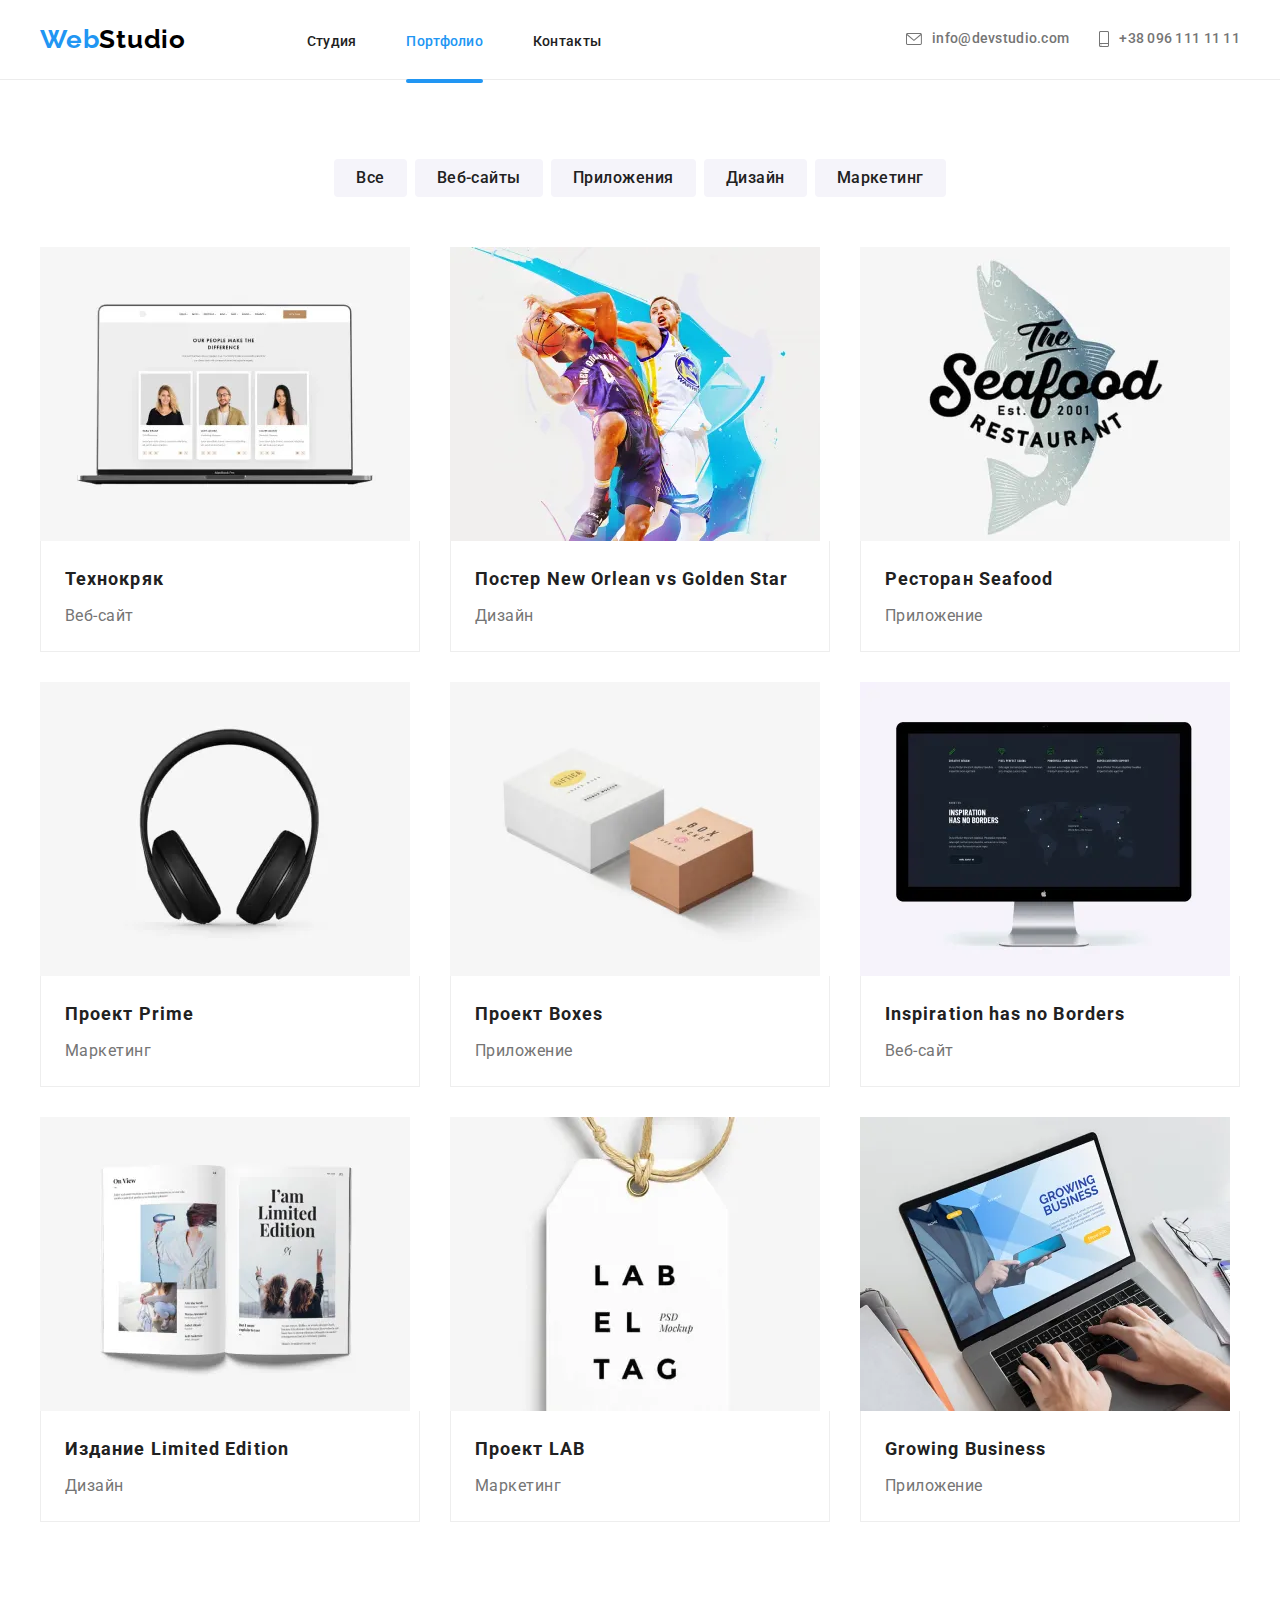
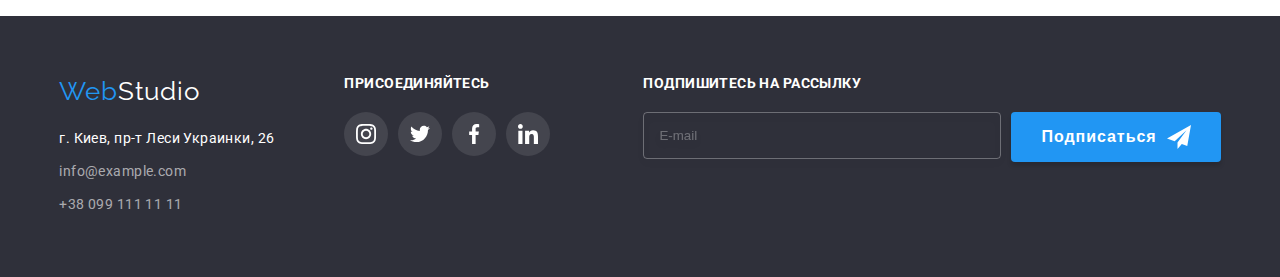
==== commit 82ce0784: ":herb:" ====
--- a/portfolio.html
+++ b/portfolio.html
@@ -42,10 +42,12 @@
           <div class="menu-container" id="menu-container" data-menu>
             <ul class="site-nav">
               <li class="site-nav__item">
-                <a class="site-nav__link site-nav__link--active" href="./index.html">Студия</a>
+                <a class="site-nav__link" href="./index.html">Студия</a>
               </li>
               <li class="site-nav__item">
-                <a class="site-nav__link" href="./portfolio.html">Портфолио</a>
+                <a class="site-nav__link site-nav__link--active" href="./portfolio.html"
+                  >Портфолио</a
+                >
               </li>
               <li class="site-nav__item"><a class="site-nav__link" href="">Контакты</a></li>
             </ul>
@@ -159,7 +161,7 @@
                     <img
                       src="./images/gallerry-tablet/notebook.jpg"
                       alt="technokryak"
-                      width="370"
+                      max-width="370"
                       height="294"
                     />
                   </picture>
@@ -238,7 +240,7 @@
                     <img
                       src="./images/basketball.jpg"
                       alt="poster-new-orlean-vs-srat"
-                      width="370"
+                      max-width="370"
                       height="294"
                     />
                   </picture>
@@ -316,7 +318,7 @@
                     <img
                       src="./images/gallerry-mobile/restaurant-m.jpg"
                       alt="poster-new-orlean-vs-srat"
-                      width="370"
+                      max-width="370"
                       height="294"
                     />
                   </picture>
@@ -394,7 +396,7 @@
                     <img
                       src="./images/gallerry-mobile/headphones-m.jpg"
                       alt="poster-new-orlean-vs-srat"
-                      width="370"
+                      max-width="370"
                       height="294"
                     />
                   </picture>
@@ -472,7 +474,7 @@
                     <img
                       src="./images/gallerry-mobile/box-m.jpg"
                       alt="poster-new-orlean-vs-srat"
-                      width="370"
+                      max-width="370"
                       height="294"
                     />
                   </picture>
@@ -550,7 +552,7 @@
                     <img
                       src="./images/gallerry-mobile/monitor-m.jpg"
                       alt="poster-new-orlean-vs-srat"
-                      width="370"
+                      max-width="370"
                       height="294"
                     />
                   </picture>
@@ -628,7 +630,7 @@
                     <img
                       src="./images/gallerry-mobile/book-m.jpg"
                       alt="poster-new-orlean-vs-srat"
-                      width="370"
+                      max-width="370"
                       height="294"
                     />
                   </picture>
@@ -707,7 +709,7 @@
                     <img
                       src="./images/gallerry-mobile/labeltag-m.jpg"
                       alt="poster-new-orlean-vs-srat"
-                      width="370"
+                      max-width="370"
                       height="294"
                     />
                   </picture>
@@ -785,7 +787,7 @@
                     <img
                       src="./images/gallerry-mobile/growingbusiness-m.jpg"
                       alt="poster-new-orlean-vs-srat"
-                      width="370"
+                      max-width="370"
                       height="294"
                     />
                   </picture>
--- a/css/main.min.css
+++ b/css/main.min.css
@@ -1,4 +1,4 @@
-.visually-hidden{position:absolute;width:1px;height:1px;margin:-1px;border:0;padding:0;white-space:nowrap;-webkit-clip-path:inset(100%);clip-path:inset(100%);clip:rect(0 0 0 0);overflow:hidden}.backdrop,.grid__box,.grid__text{width:100%;height:100%}body{background-color:#fff;color:#757575;font-family:Roboto,sans-serif;font-weight:400;margin:0 auto}h1,h2,h3,p{margin:0}ul{list-style:none;padding:0;margin:0}img{display:block;max-width:100%;height:auto}a{text-decoration:none;cursor:pointer}button{cursor:pointer}.container{padding:0 15px;margin:0 auto}@media screen and (min-width: 768px){.container{max-width:768px}}@media screen and (min-width: 1200px){.container{max-width:1200px}}.section{padding:60px 0}@media screen and (min-width: 1200px){.section{padding:94px 0}}.section__title{text-align:center;margin-bottom:50px;color:#212121;font-weight:700;font-size:36px;line-height:1.16;letter-spacing:.03em}.page-header{position:relative;z-index:0;border-bottom:1px solid #ececec}.page-header__container{display:-webkit-box;display:-ms-flexbox;display:flex;-webkit-box-align:center;-ms-flex-align:center;align-items:center;-webkit-box-pack:justify;-ms-flex-pack:justify;justify-content:space-between}@media screen and (max-width: 767px){.page-header__container{padding-top:15px;padding-bottom:15px}}@media screen and (min-width: 768px){.page-header__container{padding-top:26px;padding-bottom:26px}}.site-nav{position:relative}@media screen and (max-width: 767px){.site-nav{display:inline-block;margin-bottom:302px}}@media screen and (min-width: 768px){.site-nav{display:-webkit-box;display:-ms-flexbox;display:flex;margin-right:84px}}@media screen and (min-width: 1200px){.site-nav{margin-right:305px}}.site-nav__link{font-weight:500;font-size:14px;line-height:1.14;letter-spacing:.02em;color:#212121;-webkit-transition:color 250ms cubic-bezier(0.4, 0, 0.2, 1);transition:color 250ms cubic-bezier(0.4, 0, 0.2, 1)}.site-nav__link:hover,.site-nav__link:focus{color:#2196f3}@media screen and (max-width: 767px){.site-nav__link{font-weight:500;font-size:40px;line-height:1.18;letter-spacing:.02em;color:#212121}}@media screen and (min-width: 768px){.site-nav__link{line-height:1.14}}@media screen and (min-width: 1200px){.site-nav__link{font-weight:500;font-size:14px;line-height:1.14;letter-spacing:.02em}}.site-nav__link--active{color:#2196f3}@media screen and (max-width: 767px){.site-nav__link--active{font-weight:500;font-size:40px;line-height:1.18;letter-spacing:.02em}}@media screen and (min-width: 768px){.site-nav__link--active::after{display:inline-block;position:absolute;content:'';bottom:-34px;left:0;background-color:#2196f3;width:100%;height:4px;border-radius:2px;-webkit-transform:scale(1);transform:scale(1);-webkit-transition:-webkit-transform 250ms cubic-bezier(0.4, 0, 0.2, 1);transition:-webkit-transform 250ms cubic-bezier(0.4, 0, 0.2, 1);transition:transform 250ms cubic-bezier(0.4, 0, 0.2, 1);transition:transform 250ms cubic-bezier(0.4, 0, 0.2, 1), -webkit-transform 250ms cubic-bezier(0.4, 0, 0.2, 1)}}@media screen and (min-width: 1200px){.site-nav__link--active::after{bottom:-32px}}.site-nav__link--active:hover::after{-webkit-transform:scaleX(0.9);transform:scaleX(0.9)}.site-nav__item{position:relative;margin-right:0}.site-nav__item:not(:last-child){margin-right:50px}@media screen and (max-width: 767px){.site-nav__item:not(:last-child){margin-right:0;margin-bottom:32px}}.menu-button{position:relative;right:0;z-index:2;display:-webkit-inline-box;display:-ms-inline-flexbox;display:inline-flex;margin:0;padding:0;border:none;background-color:transparent;margin-left:auto;-webkit-transition:fill 250ms cubic-bezier(0.4, 0, 0.2, 1);transition:fill 250ms cubic-bezier(0.4, 0, 0.2, 1)}@media screen and (min-width: 768px){.menu-button{display:none}}.menu-button .mobile-menu__open{opacity:0;-webkit-transform:scale(0.3) rotate(90deg) translateY(100%);transform:scale(0.3) rotate(90deg) translateY(100%)}.menu-button.is-open .mobile-menu__open{opacity:1;-webkit-transform:scale(1) rotate(0) translateY(0);transform:scale(1) rotate(0) translateY(0);-webkit-transform-origin:center;transform-origin:center;-webkit-transition:opacity 400ms ease,+.visually-hidden{position:absolute;width:1px;height:1px;margin:-1px;border:0;padding:0;white-space:nowrap;-webkit-clip-path:inset(100%);clip-path:inset(100%);clip:rect(0 0 0 0);overflow:hidden}.backdrop,.grid__box,.grid__text{width:100%;height:100%}body{background-color:#fff;color:#757575;font-family:Roboto,sans-serif;font-weight:400;margin:0 auto}h1,h2,h3,p{margin:0}ul{list-style:none;padding:0;margin:0}img{display:block;max-width:100%;height:auto}a{text-decoration:none;cursor:pointer}button{cursor:pointer}.container{padding:0 15px;margin:0 auto}@media screen and (min-width: 768px){.container{max-width:768px}}@media screen and (min-width: 1200px){.container{max-width:1200px}}.section{padding:60px 0}@media screen and (min-width: 1200px){.section{padding:94px 0}}.section__title{text-align:center;color:#212121}@media screen and (max-width: 767px){.section__title{font-weight:700;font-size:28px;line-height:1.18;letter-spacing:.03em;margin-bottom:30px}}@media screen and (min-width: 768px){.section__title{font-weight:700;font-size:28px;line-height:1.18;letter-spacing:.03em;margin-bottom:30px}}@media screen and (min-width: 1200px){.section__title{margin-bottom:50px;font-weight:700;font-size:36px;line-height:1.16;letter-spacing:.03em}}.page-header{position:relative;z-index:0;border-bottom:1px solid #ececec}.page-header__container{display:-webkit-box;display:-ms-flexbox;display:flex;-webkit-box-align:center;-ms-flex-align:center;align-items:center;-webkit-box-pack:justify;-ms-flex-pack:justify;justify-content:space-between}@media screen and (max-width: 767px){.page-header__container{padding-top:15px;padding-bottom:15px}}@media screen and (min-width: 768px){.page-header__container{padding-top:20px;padding-bottom:20px}}@media screen and (min-width: 1200px){.page-header__container{padding-top:24px;padding-bottom:24px}}.site-nav{position:relative}@media screen and (max-width: 767px){.site-nav{display:inline-block;margin-bottom:302px}}@media screen and (min-width: 768px){.site-nav{display:-webkit-box;display:-ms-flexbox;display:flex;margin-right:84px}}@media screen and (min-width: 1200px){.site-nav{margin-right:305px}}.site-nav__link{font-weight:500;font-size:14px;line-height:1.14;letter-spacing:.02em;color:#212121;-webkit-transition:color 250ms cubic-bezier(0.4, 0, 0.2, 1);transition:color 250ms cubic-bezier(0.4, 0, 0.2, 1)}.site-nav__link:hover,.site-nav__link:focus{color:#2196f3}@media screen and (max-width: 767px){.site-nav__link{font-weight:500;font-size:40px;line-height:1.18;letter-spacing:.02em;color:#212121}}@media screen and (min-width: 768px){.site-nav__link{line-height:1.14}}@media screen and (min-width: 1200px){.site-nav__link{font-weight:500;font-size:14px;line-height:1.14;letter-spacing:.02em}}.site-nav__link--active{color:#2196f3}@media screen and (max-width: 767px){.site-nav__link--active{font-weight:500;font-size:40px;line-height:1.18;letter-spacing:.02em}}@media screen and (min-width: 768px){.site-nav__link--active::after{display:inline-block;position:absolute;content:'';bottom:-32px;left:0;background-color:#2196f3;width:100%;height:4px;border-radius:2px;-webkit-transform:scale(1);transform:scale(1);-webkit-transition:-webkit-transform 250ms cubic-bezier(0.4, 0, 0.2, 1);transition:-webkit-transform 250ms cubic-bezier(0.4, 0, 0.2, 1);transition:transform 250ms cubic-bezier(0.4, 0, 0.2, 1);transition:transform 250ms cubic-bezier(0.4, 0, 0.2, 1), -webkit-transform 250ms cubic-bezier(0.4, 0, 0.2, 1)}}@media screen and (min-width: 1200px){.site-nav__link--active::after{bottom:-32px}}.site-nav__link--active:hover::after{-webkit-transform:scaleX(0.9);transform:scaleX(0.9)}.site-nav__item{position:relative;margin-right:0}.site-nav__item:not(:last-child){margin-right:50px}@media screen and (max-width: 767px){.site-nav__item:not(:last-child){margin-right:0;margin-bottom:32px}}.menu-button{position:relative;right:0;z-index:2;display:-webkit-inline-box;display:-ms-inline-flexbox;display:inline-flex;margin:0;padding:0;border:none;background-color:transparent;margin-left:auto;margin-right:15px;-webkit-transition:fill 250ms cubic-bezier(0.4, 0, 0.2, 1);transition:fill 250ms cubic-bezier(0.4, 0, 0.2, 1)}@media screen and (min-width: 768px){.menu-button{display:none}}.menu-button .mobile-menu__open{opacity:0;-webkit-transform:scale(0.3) rotate(90deg) translateY(100%);transform:scale(0.3) rotate(90deg) translateY(100%)}.menu-button.is-open .mobile-menu__open{opacity:1;-webkit-transform:scale(1) rotate(0) translateY(0);transform:scale(1) rotate(0) translateY(0);-webkit-transform-origin:center;transform-origin:center;-webkit-transition:opacity 400ms ease,  -webkit-transform 400ms ease;transition:opacity 400ms ease,  -webkit-transform 400ms ease;transition:opacity 400ms ease,  transform 400ms ease;transition:opacity 400ms ease,@@ -8,7 +8,7 @@
  -webkit-transform 400ms ease 300ms;transition:opacity 400ms ease 300ms,  transform 400ms ease 300ms;transition:opacity 400ms ease 300ms,  transform 400ms ease 300ms,- -webkit-transform 400ms ease 300ms}@media screen and (max-width: 767px){.menu-button:hover,.menu-button:focus{fill:#2196f3}}.mobile-menu{margin-right:15px}.mobile-menu__open{z-index:2}.mobile-menu__close{z-index:1}.menu-container{background-color:#fff;padding:20px;font-size:20px}@media screen and (max-width: 767px){.menu-container{position:fixed;top:0;left:0;width:100vw;height:100vh;padding:48px 40px;display:-webkit-box;display:-ms-flexbox;display:flex;-webkit-box-orient:vertical;-webkit-box-direction:normal;-ms-flex-direction:column;flex-direction:column;opacity:0;-webkit-transform:translateY(100%);transform:translateY(100%);-webkit-transition:opacity 400ms cubic-bezier(0.4, 0, 0.2, 1),-webkit-transform 2400ms cubic-bezier(0.4, 0, 0.2, 1);transition:opacity 400ms cubic-bezier(0.4, 0, 0.2, 1),-webkit-transform 2400ms cubic-bezier(0.4, 0, 0.2, 1);transition:transform 2400ms cubic-bezier(0.4, 0, 0.2, 1),opacity 400ms cubic-bezier(0.4, 0, 0.2, 1);transition:transform 2400ms cubic-bezier(0.4, 0, 0.2, 1),opacity 400ms cubic-bezier(0.4, 0, 0.2, 1),-webkit-transform 2400ms cubic-bezier(0.4, 0, 0.2, 1)}.menu-container.is-open{opacity:1;-webkit-transform:translateY(0);transform:translateY(0)}}@media screen and (min-width: 768px){.menu-container{display:-webkit-box;display:-ms-flexbox;display:flex;-webkit-box-pack:justify;-ms-flex-pack:justify;justify-content:space-between;-webkit-box-align:center;-ms-flex-align:center;align-items:center;-webkit-box-flex:1;-ms-flex-positive:1;flex-grow:1;padding:0}}.contacts{display:-webkit-box;display:-ms-flexbox;display:flex;margin-left:auto}@media screen and (max-width: 767px){.contacts{display:-webkit-inline-box;display:-ms-inline-flexbox;display:inline-flex;-ms-flex-wrap:wrap;flex-wrap:wrap}}@media screen and (min-width: 768px){.contacts{-webkit-box-orient:vertical;-webkit-box-direction:normal;-ms-flex-direction:column;flex-direction:column}}@media screen and (min-width: 1200px){.contacts{-webkit-box-orient:initial;-webkit-box-direction:initial;-ms-flex-direction:initial;flex-direction:initial}}.contacts__item:not(:last-child){margin-right:50px}@media screen and (min-width: 1200px){.contacts__item:not(:last-child){margin-right:30px}}@media screen and (max-width: 767px){.contacts__item:nth-child(1){-webkit-box-ordinal-group:3;-ms-flex-order:2;order:2}}@media screen and (max-width: 767px){.contacts__item:nth-child(2){-webkit-box-ordinal-group:2;-ms-flex-order:1;order:1}}.contacts__link{display:-webkit-box;display:-ms-flexbox;display:flex;-webkit-box-align:center;-ms-flex-align:center;align-items:center;font-weight:500;font-size:14px;line-height:1.4;letter-spacing:.02em;color:#757575;fill:#757575;margin-bottom:0;-webkit-transition:color 250ms cubic-bezier(0.4, 0, 0.2, 1),fill 250ms cubic-bezier(0.4, 0, 0.2, 1);transition:color 250ms cubic-bezier(0.4, 0, 0.2, 1),fill 250ms cubic-bezier(0.4, 0, 0.2, 1)}.contacts__link:hover,.contacts__link:focus{color:#2196f3;fill:#2196f3}@media screen and (max-width: 767px){.contacts__link{display:-webkit-inline-box;display:-ms-inline-flexbox;display:inline-flex;-ms-flex-wrap:wrap;flex-wrap:wrap}}@media screen and (min-width: 768px){.contacts__link{font-weight:500;font-size:12px;line-height:1.17;letter-spacing:.02em}}@media screen and (min-width: 1200px){.contacts__link{font-weight:500;font-size:14px;line-height:1.14;letter-spacing:.02em}}@media screen and (max-width: 767px){.contacts__link--tel{margin-bottom:32px;font-weight:500;font-size:34px;line-height:1.18;letter-spacing:0.02em;color:#2196f3}}@media screen and (max-width: 767px){.contacts__link--mail{font-weight:500;font-size:24px;line-height:1.17;letter-spacing:0.02em;color:#757575;margin-bottom:64px}}@media screen and (min-width: 768px){.contacts__link--mail{margin-bottom:10px}}@media screen and (min-width: 1200px){.contacts__link--mail{margin-bottom:0}}.contacts__logo{margin-right:10px}@media screen and (max-width: 767px){.contacts__logo{display:none}}@media screen and (max-width: 767px){.menu-social{display:-webkit-inline-box;display:-ms-inline-flexbox;display:inline-flex}}@media screen and (min-width: 768px){.menu-social{display:none}}@media screen and (max-width: 767px){.menu-social__item:not(:last-child){border-right:1px solid rgba(33,33,33,0.2);padding-right:10px}}@media screen and (max-width: 767px){.menu-social__item:not(:first-child){padding-left:10px}}@media screen and (max-width: 767px){.menu-social__link{font-weight:500;font-size:18px;line-height:1.22;letter-spacing:0.02em;color:#2196f3}}.logo{color:#000;font-family:Raleway,sans-serif;font-weight:700;font-size:24px;line-height:28px;letter-spacing:.03em}@media screen and (min-width: 768px){.logo{margin-right:88px;font-weight:700;font-size:24px;line-height:1.17;letter-spacing:.03em}}@media screen and (min-width: 1200px){.logo{margin-right:93px;font-weight:700;font-size:26px;line-height:1.19;letter-spacing:.03em}}.logo__icon{color:#2196f3}.hero{padding:118px 0;text-align:center;margin:0 auto;height:400px;background-color:#2f303a;background-image:-webkit-gradient(linear, left top, right top, from(rgba(47,48,58,0.4))),url("../images/mobile-hero/mobile-hero.jpg");background-image:linear-gradient(to right, rgba(47,48,58,0.4)),url("../images/mobile-hero/mobile-hero.jpg");background-repeat:no-repeat;background-position:center;background-size:cover}@media (min-device-pixel-ratio: 2), (-webkit-min-device-pixel-ratio: 2), (min-resolution: 192dpi), (min-resolution: 2dppx){.hero{background-image:-webkit-gradient(linear, left top, left bottom, from(rgba(47,48,58,0.4)), to(rgba(47,48,58,0.4))),url("../images/hero/mobile-hero@2x.jpg");background-image:linear-gradient(rgba(47,48,58,0.4), rgba(47,48,58,0.4)),url("../images/hero/mobile-hero@2x.jpg")}}@media screen and (min-width: 768px){.hero{background-image:-webkit-gradient(linear, left top, right top, from(rgba(47,48,58,0.4))),url("../images/hero/tablet-hero.jpg");background-image:linear-gradient(to right, rgba(47,48,58,0.4)),url("../images/hero/tablet-hero.jpg")}}@media screen and (min-width: 768px) and (min-device-pixel-ratio: 2), screen and (min-width: 768px) and (-webkit-min-device-pixel-ratio: 2), screen and (min-width: 768px) and (min-resolution: 192dpi), screen and (min-width: 768px) and (min-resolution: 2dppx){.hero{background-image:-webkit-gradient(linear, left top, left bottom, from(rgba(47,48,58,0.4)), to(rgba(47,48,58,0.4))),url("../images/hero/tablet-hero@2x.jpg");background-image:linear-gradient(rgba(47,48,58,0.4), rgba(47,48,58,0.4)),url("../images/hero/tablet-hero@2x.jpg")}}@media screen and (min-width: 1200px){.hero{padding:200px 0;height:600px;background-image:-webkit-gradient(linear, left top, right top, from(rgba(47,48,58,0.4)), to(rgba(47,48,58,0.4))),url("../images/hero/desktop-hero.jpg");background-image:linear-gradient(to right, rgba(47,48,58,0.4), rgba(47,48,58,0.4)),url("../images/hero/desktop-hero.jpg")}}@media screen and (min-width: 1200px) and (min-device-pixel-ratio: 2), screen and (min-width: 1200px) and (-webkit-min-device-pixel-ratio: 2), screen and (min-width: 1200px) and (min-resolution: 192dpi), screen and (min-width: 1200px) and (min-resolution: 2dppx){.hero{background-image:-webkit-gradient(linear, left top, left bottom, from(rgba(47,48,58,0.4)), to(rgba(47,48,58,0.4))),url("../images/hero/desktop-hero@2x.jpg");background-image:linear-gradient(rgba(47,48,58,0.4), rgba(47,48,58,0.4)),url("../images/hero/desktop-hero@2x.jpg")}}.hero__title{font-weight:900;font-size:26px;line-height:1.62;letter-spacing:.06em;text-align:center;text-transform:uppercase;margin-bottom:30px;color:#fff}@media screen and (min-width: 1200px){.hero__title{font-weight:900;font-size:44px;line-height:1.36;letter-spacing:.06em}}.hero__button{padding:10px 32px;min-width:200px;min-height:50px;-webkit-box-shadow:0px 4px 4px rgba(0,0,0,0.15);box-shadow:0px 4px 4px rgba(0,0,0,0.15);border-radius:4px;border:transparent;-webkit-box-align:center;-ms-flex-align:center;align-items:center;text-align:center;background-color:#2196f3;color:#fff;font-weight:700;font-size:16px;line-height:1.88;letter-spacing:.06em;-webkit-transition:background-color 250ms cubic-bezier(0.4, 0, 0.2, 1);transition:background-color 250ms cubic-bezier(0.4, 0, 0.2, 1)}.hero__button:hover,.hero__button:focus{background-color:#188ce8}.backdrop{visibility:visible;position:fixed;top:0;left:0;background-color:rgba(0,0,0,0.2);opacity:1;-webkit-transition:opacity 250ms cubic-bezier(0.4, 0, 0.2, 1),visibility 250ms cubic-bezier(0.4, 0, 0.2, 1);transition:opacity 250ms cubic-bezier(0.4, 0, 0.2, 1),visibility 250ms cubic-bezier(0.4, 0, 0.2, 1)}.backdrop.is-hidden{visibility:hidden;opacity:0;pointer-events:none}.modal-box{position:absolute;top:50%;left:50%;padding:40px;background-color:#fff;-webkit-box-shadow:0px 1px 3px rgba(0,0,0,0.12),0px 1px 1px rgba(0,0,0,0.14),0px 2px 1px rgba(0,0,0,0.2);box-shadow:0px 1px 3px rgba(0,0,0,0.12),0px 1px 1px rgba(0,0,0,0.14),0px 2px 1px rgba(0,0,0,0.2);border-radius:4px;-webkit-transform:translate(-50%, -50%) scale(1);transform:translate(-50%, -50%) scale(1);-webkit-transition:-webkit-transform 250ms cubic-bezier(0.4, 0, 0.2, 1);transition:-webkit-transform 250ms cubic-bezier(0.4, 0, 0.2, 1);transition:transform 250ms cubic-bezier(0.4, 0, 0.2, 1);transition:transform 250ms cubic-bezier(0.4, 0, 0.2, 1), -webkit-transform 250ms cubic-bezier(0.4, 0, 0.2, 1)}@media screen and (max-width: 767px){.modal-box{max-width:450px;width:100vw;max-height:609px;height:100vh}}@media screen and (min-width: 768px){.modal-box{width:450px;height:609px}}@media screen and (min-width: 1200px){.modal-box{width:528px;height:581px}}.backdrop.is-hidden .modal-box{-webkit-transform:translate(-50%, -50%) scale(0);transform:translate(-50%, -50%) scale(0)}.modal-box__btn{position:absolute;top:8px;right:8px;display:-webkit-box;display:-ms-flexbox;display:flex;-webkit-box-pack:center;-ms-flex-pack:center;justify-content:center;-webkit-box-align:center;-ms-flex-align:center;align-items:center;margin-left:auto;width:30px;height:30px;background-color:#fff;border:1px solid rgba(0,0,0,0.1);border-radius:50%}.modal-box__btn--close{fill:#000;-webkit-transition:fill 250ms cubic-bezier(0.4, 0, 0.2, 1);transition:fill 250ms cubic-bezier(0.4, 0, 0.2, 1)}.modal-box__btn--close:hover,.modal-box__btn--close:focus{fill:#2196f3}.modal-box__title{font-weight:700;font-size:20px;line-height:1.5;letter-spacing:.03em;color:#000;margin-bottom:12px;text-align:center}.modal-box__form{margin:0 auto;text-align:center}.modal-box__field{display:-webkit-box;display:-ms-flexbox;display:flex;-webkit-box-orient:vertical;-webkit-box-direction:normal;-ms-flex-direction:column;flex-direction:column;position:relative;margin-bottom:10px}.modal-box__label{margin-bottom:10px;text-align:start;font-weight:400;font-size:12px;line-height:1.17;letter-spacing:.01em;margin-bottom:4px;color:#757575}.modal-box__input{height:40px;padding:11px 12px 11px auto;border:1px solid rgba(33,33,33,0.2);-webkit-box-sizing:border-box;box-sizing:border-box;border-radius:4px;-webkit-transition:border-color 250ms transition-timing-function,+ -webkit-transform 400ms ease 300ms}@media screen and (max-width: 767px){.menu-button:hover,.menu-button:focus{fill:#2196f3}}.mobile-menu{position:relative}.mobile-menu__open{z-index:2}.mobile-menu__close{z-index:1}.menu-container{background-color:#fff;padding:20px;font-size:20px}@media screen and (max-width: 767px){.menu-container{position:fixed;top:0;left:0;width:100%;height:100vh;padding:48px 40px;display:-webkit-box;display:-ms-flexbox;display:flex;-webkit-box-orient:vertical;-webkit-box-direction:normal;-ms-flex-direction:column;flex-direction:column;opacity:0;-webkit-transform:translateY(100%);transform:translateY(100%);-webkit-transition:opacity 250ms cubic-bezier(0.4, 0, 0.2, 1),-webkit-transform 250ms cubic-bezier(0.4, 0, 0.2, 1);transition:opacity 250ms cubic-bezier(0.4, 0, 0.2, 1),-webkit-transform 250ms cubic-bezier(0.4, 0, 0.2, 1);transition:transform 250ms cubic-bezier(0.4, 0, 0.2, 1),opacity 250ms cubic-bezier(0.4, 0, 0.2, 1);transition:transform 250ms cubic-bezier(0.4, 0, 0.2, 1),opacity 250ms cubic-bezier(0.4, 0, 0.2, 1),-webkit-transform 250ms cubic-bezier(0.4, 0, 0.2, 1)}.menu-container.is-open{opacity:1;-webkit-transform:translateY(0);transform:translateY(0)}}@media screen and (min-width: 768px){.menu-container{display:-webkit-box;display:-ms-flexbox;display:flex;-webkit-box-pack:justify;-ms-flex-pack:justify;justify-content:space-between;-webkit-box-align:center;-ms-flex-align:center;align-items:center;-webkit-box-flex:1;-ms-flex-positive:1;flex-grow:1;padding:0}}.contacts{display:-webkit-box;display:-ms-flexbox;display:flex;margin-left:auto}@media screen and (max-width: 767px){.contacts{display:-webkit-inline-box;display:-ms-inline-flexbox;display:inline-flex;-ms-flex-wrap:wrap;flex-wrap:wrap}}@media screen and (min-width: 768px){.contacts{-webkit-box-orient:vertical;-webkit-box-direction:normal;-ms-flex-direction:column;flex-direction:column}}@media screen and (min-width: 1200px){.contacts{-webkit-box-orient:initial;-webkit-box-direction:initial;-ms-flex-direction:initial;flex-direction:initial}}.contacts__item:not(:last-child){margin-right:50px}@media screen and (min-width: 768px) and (max-width: 1199px){.contacts__item:not(:last-child){margin-right:0}}@media screen and (min-width: 1200px){.contacts__item:not(:last-child){margin-right:30px}}@media screen and (max-width: 767px){.contacts__item:nth-child(1){-webkit-box-ordinal-group:3;-ms-flex-order:2;order:2}}@media screen and (max-width: 767px){.contacts__item:nth-child(2){-webkit-box-ordinal-group:2;-ms-flex-order:1;order:1}}.contacts__link{display:-webkit-box;display:-ms-flexbox;display:flex;-webkit-box-align:center;-ms-flex-align:center;align-items:center;font-weight:500;font-size:14px;line-height:1.4;letter-spacing:.02em;color:#757575;fill:#757575;margin-bottom:0;-webkit-transition:color 250ms cubic-bezier(0.4, 0, 0.2, 1),fill 250ms cubic-bezier(0.4, 0, 0.2, 1);transition:color 250ms cubic-bezier(0.4, 0, 0.2, 1),fill 250ms cubic-bezier(0.4, 0, 0.2, 1)}.contacts__link:hover,.contacts__link:focus{color:#2196f3;fill:#2196f3}@media screen and (max-width: 767px){.contacts__link{display:-webkit-inline-box;display:-ms-inline-flexbox;display:inline-flex;-ms-flex-wrap:wrap;flex-wrap:wrap}}@media screen and (min-width: 768px){.contacts__link{font-weight:500;font-size:12px;line-height:1.17;letter-spacing:.02em}}@media screen and (min-width: 1200px){.contacts__link{font-weight:500;font-size:14px;line-height:1.14;letter-spacing:.02em}}@media screen and (max-width: 767px){.contacts__link--tel{margin-bottom:32px;font-weight:500;font-size:34px;line-height:1.18;letter-spacing:0.02em;color:#2196f3}}@media screen and (max-width: 767px){.contacts__link--mail{font-weight:500;font-size:24px;line-height:1.17;letter-spacing:0.02em;color:#757575;margin-bottom:64px}}@media screen and (min-width: 768px){.contacts__link--mail{margin-bottom:10px}}@media screen and (min-width: 1200px){.contacts__link--mail{margin-bottom:0}}.contacts__logo{margin-right:10px}@media screen and (max-width: 767px){.contacts__logo{display:none}}@media screen and (max-width: 767px){.menu-social{display:-webkit-inline-box;display:-ms-inline-flexbox;display:inline-flex}}@media screen and (min-width: 768px){.menu-social{display:none}}@media screen and (max-width: 767px){.menu-social__item:not(:last-child){border-right:1px solid rgba(33,33,33,0.2);padding-right:10px}}@media screen and (max-width: 767px){.menu-social__item:not(:first-child){padding-left:10px}}@media screen and (max-width: 767px){.menu-social__link{font-weight:500;font-size:18px;line-height:1.22;letter-spacing:0.02em;color:#2196f3}}.logo{color:#000;font-family:Raleway,sans-serif;font-weight:700;font-size:24px;line-height:28px;letter-spacing:.03em}@media screen and (min-width: 768px){.logo{margin-right:88px;font-weight:700;font-size:24px;line-height:1.17;letter-spacing:.03em}}@media screen and (min-width: 1200px){.logo{margin-right:93px;font-weight:700;font-size:26px;line-height:1.19;letter-spacing:.03em}}.logo__icon{color:#2196f3}.hero{padding:118px 0;text-align:center;margin:0 auto;height:400px;background-color:#2f303a;background-image:-webkit-gradient(linear, left top, right top, from(rgba(47,48,58,0.4))),url("../images/mobile-hero/mobile-hero.jpg");background-image:linear-gradient(to right, rgba(47,48,58,0.4)),url("../images/mobile-hero/mobile-hero.jpg");background-repeat:no-repeat;background-position:center;background-size:cover}@media (min-device-pixel-ratio: 2), (-webkit-min-device-pixel-ratio: 2), (min-resolution: 192dpi), (min-resolution: 2dppx){.hero{background-image:-webkit-gradient(linear, left top, left bottom, from(rgba(47,48,58,0.4)), to(rgba(47,48,58,0.4))),url("../images/hero/mobile-hero@2x.jpg");background-image:linear-gradient(rgba(47,48,58,0.4), rgba(47,48,58,0.4)),url("../images/hero/mobile-hero@2x.jpg")}}@media screen and (min-width: 768px){.hero{background-image:-webkit-gradient(linear, left top, right top, from(rgba(47,48,58,0.4))),url("../images/hero/tablet-hero.jpg");background-image:linear-gradient(to right, rgba(47,48,58,0.4)),url("../images/hero/tablet-hero.jpg")}}@media screen and (min-width: 768px) and (min-device-pixel-ratio: 2), screen and (min-width: 768px) and (-webkit-min-device-pixel-ratio: 2), screen and (min-width: 768px) and (min-resolution: 192dpi), screen and (min-width: 768px) and (min-resolution: 2dppx){.hero{background-image:-webkit-gradient(linear, left top, left bottom, from(rgba(47,48,58,0.4)), to(rgba(47,48,58,0.4))),url("../images/hero/tablet-hero@2x.jpg");background-image:linear-gradient(rgba(47,48,58,0.4), rgba(47,48,58,0.4)),url("../images/hero/tablet-hero@2x.jpg")}}@media screen and (min-width: 1200px){.hero{padding:200px 0;height:600px;background-image:-webkit-gradient(linear, left top, right top, from(rgba(47,48,58,0.4)), to(rgba(47,48,58,0.4))),url("../images/hero/desktop-hero.jpg");background-image:linear-gradient(to right, rgba(47,48,58,0.4), rgba(47,48,58,0.4)),url("../images/hero/desktop-hero.jpg")}}@media screen and (min-width: 1200px) and (min-device-pixel-ratio: 2), screen and (min-width: 1200px) and (-webkit-min-device-pixel-ratio: 2), screen and (min-width: 1200px) and (min-resolution: 192dpi), screen and (min-width: 1200px) and (min-resolution: 2dppx){.hero{background-image:-webkit-gradient(linear, left top, left bottom, from(rgba(47,48,58,0.4)), to(rgba(47,48,58,0.4))),url("../images/hero/desktop-hero@2x.jpg");background-image:linear-gradient(rgba(47,48,58,0.4), rgba(47,48,58,0.4)),url("../images/hero/desktop-hero@2x.jpg")}}.hero__title{font-weight:900;font-size:26px;line-height:1.62;letter-spacing:.06em;text-align:center;text-transform:uppercase;margin-bottom:30px;color:#fff}@media screen and (min-width: 1200px){.hero__title{font-weight:900;font-size:44px;line-height:1.36;letter-spacing:.06em}}.hero__button{padding:10px 32px;min-width:200px;min-height:50px;-webkit-box-shadow:0px 4px 4px rgba(0,0,0,0.15);box-shadow:0px 4px 4px rgba(0,0,0,0.15);border-radius:4px;border:transparent;-webkit-box-align:center;-ms-flex-align:center;align-items:center;text-align:center;background-color:#2196f3;color:#fff;font-weight:700;font-size:16px;line-height:1.88;letter-spacing:.06em;-webkit-transition:background-color 250ms cubic-bezier(0.4, 0, 0.2, 1);transition:background-color 250ms cubic-bezier(0.4, 0, 0.2, 1)}.hero__button:hover,.hero__button:focus{background-color:#188ce8}.backdrop{visibility:visible;position:fixed;top:0;left:0;background-color:rgba(0,0,0,0.2);opacity:1;-webkit-transition:opacity 250ms cubic-bezier(0.4, 0, 0.2, 1),visibility 250ms cubic-bezier(0.4, 0, 0.2, 1);transition:opacity 250ms cubic-bezier(0.4, 0, 0.2, 1),visibility 250ms cubic-bezier(0.4, 0, 0.2, 1)}.backdrop.is-hidden{visibility:hidden;opacity:0;pointer-events:none}.modal-box{position:absolute;top:50%;left:50%;padding:40px;background-color:#fff;-webkit-box-shadow:0px 1px 3px rgba(0,0,0,0.12),0px 1px 1px rgba(0,0,0,0.14),0px 2px 1px rgba(0,0,0,0.2);box-shadow:0px 1px 3px rgba(0,0,0,0.12),0px 1px 1px rgba(0,0,0,0.14),0px 2px 1px rgba(0,0,0,0.2);border-radius:4px;-webkit-transform:translate(-50%, -50%) scale(1);transform:translate(-50%, -50%) scale(1);-webkit-transition:-webkit-transform 250ms cubic-bezier(0.4, 0, 0.2, 1);transition:-webkit-transform 250ms cubic-bezier(0.4, 0, 0.2, 1);transition:transform 250ms cubic-bezier(0.4, 0, 0.2, 1);transition:transform 250ms cubic-bezier(0.4, 0, 0.2, 1), -webkit-transform 250ms cubic-bezier(0.4, 0, 0.2, 1)}@media screen and (max-width: 767px){.modal-box{max-width:450px;width:100vw;max-height:609px;height:100vh}}@media screen and (min-width: 768px){.modal-box{width:450px;height:609px}}@media screen and (min-width: 1200px){.modal-box{width:528px;height:581px}}.backdrop.is-hidden .modal-box{-webkit-transform:translate(-50%, -50%) scale(0);transform:translate(-50%, -50%) scale(0)}.modal-box__btn{position:absolute;top:8px;right:8px;display:-webkit-box;display:-ms-flexbox;display:flex;-webkit-box-pack:center;-ms-flex-pack:center;justify-content:center;-webkit-box-align:center;-ms-flex-align:center;align-items:center;margin-left:auto;width:30px;height:30px;background-color:#fff;border:1px solid rgba(0,0,0,0.1);border-radius:50%}.modal-box__btn--close{fill:#000;-webkit-transition:fill 250ms cubic-bezier(0.4, 0, 0.2, 1);transition:fill 250ms cubic-bezier(0.4, 0, 0.2, 1)}.modal-box__btn--close:hover,.modal-box__btn--close:focus{fill:#2196f3}.modal-box__title{font-weight:700;font-size:20px;line-height:1.5;letter-spacing:.03em;color:#000;margin-bottom:12px;text-align:center}.modal-box__form{margin:0 auto;text-align:center}.modal-box__field{display:-webkit-box;display:-ms-flexbox;display:flex;-webkit-box-orient:vertical;-webkit-box-direction:normal;-ms-flex-direction:column;flex-direction:column;position:relative;margin-bottom:10px}.modal-box__label{margin-bottom:10px;text-align:start;font-weight:400;font-size:12px;line-height:1.17;letter-spacing:.01em;margin-bottom:4px;color:#757575}.modal-box__input{height:40px;padding:11px 12px 11px auto;border:1px solid rgba(33,33,33,0.2);-webkit-box-sizing:border-box;box-sizing:border-box;border-radius:4px;-webkit-transition:border-color 250ms transition-timing-function,  outline 250ms transition-timing-function;transition:border-color 250ms transition-timing-function,- outline 250ms transition-timing-function}.modal-box__input:focus,.modal-box__input:focus+.modal-box__icon{fill:#2196f3;border-color:#2196f3;outline:none}.modal-box__icon{position:absolute;top:50%;left:12px;fill:#212121;-webkit-transition:fill 250ms cubic-bezier(0.4, 0, 0.2, 1);transition:fill 250ms cubic-bezier(0.4, 0, 0.2, 1)}.textarea{display:-webkit-box;display:-ms-flexbox;display:flex;-webkit-box-orient:vertical;-webkit-box-direction:normal;-ms-flex-direction:column;flex-direction:column;position:relative;margin-bottom:20px}.textarea__field{padding:12px 16px;border:1px solid rgba(33,33,33,0.2);-webkit-box-sizing:border-box;box-sizing:border-box;border-radius:4px;resize:none;-webkit-transition:border-color 250ms cubic-bezier(0.4, 0, 0.2, 1),outline 250ms cubic-bezier(0.4, 0, 0.2, 1);transition:border-color 250ms cubic-bezier(0.4, 0, 0.2, 1),outline 250ms cubic-bezier(0.4, 0, 0.2, 1)}.textarea__field:focus{border-color:#2196f3;outline:none}.textarea__field::-webkit-input-placeholder{font-size:12px;line-height:1.14;letter-spacing:0.01em;color:rgba(117,117,117,0.5);-webkit-transition:color 250ms transition-timing-function;transition:color 250ms transition-timing-function}.textarea__field:-ms-input-placeholder{font-size:12px;line-height:1.14;letter-spacing:0.01em;color:rgba(117,117,117,0.5);-webkit-transition:color 250ms transition-timing-function;transition:color 250ms transition-timing-function}.textarea__field::-ms-input-placeholder{font-size:12px;line-height:1.14;letter-spacing:0.01em;color:rgba(117,117,117,0.5);-webkit-transition:color 250ms transition-timing-function;transition:color 250ms transition-timing-function}.textarea__field::placeholder{font-size:12px;line-height:1.14;letter-spacing:0.01em;color:rgba(117,117,117,0.5);-webkit-transition:color 250ms transition-timing-function;transition:color 250ms transition-timing-function}.textarea__field::-webkit-input-placeholder:focus::-webkit-input-placeholder{color:#2196f3}.textarea__field:-ms-input-placeholder:focus:-ms-input-placeholder{color:#2196f3}.textarea__field::-ms-input-placeholder:focus::-ms-input-placeholder{color:#2196f3}.textarea__field::placeholder:focus::placeholder{color:#2196f3}.modal-policy{display:-webkit-box;display:-ms-flexbox;display:flex;-webkit-box-pack:center;-ms-flex-pack:center;justify-content:center;margin-bottom:30px;padding:0}.modal-policy__label{display:-webkit-inline-box;display:-ms-inline-flexbox;display:inline-flex;-webkit-box-align:center;-ms-flex-align:center;align-items:center}.modal-policy__check{display:inline-block;margin-right:8px;width:16px;height:15px;border:2px solid #212121;border-radius:2px;-webkit-transform:scale(0.9);transform:scale(0.9);-webkit-transition:background-color 250ms cubic-bezier(0.4, 0, 0.2, 1),border-color 250ms cubic-bezier(0.4, 0, 0.2, 1),-webkit-transform 250ms cubic-bezier(0.4, 0, 0.2, 1);transition:background-color 250ms cubic-bezier(0.4, 0, 0.2, 1),border-color 250ms cubic-bezier(0.4, 0, 0.2, 1),-webkit-transform 250ms cubic-bezier(0.4, 0, 0.2, 1);transition:transform 250ms cubic-bezier(0.4, 0, 0.2, 1),background-color 250ms cubic-bezier(0.4, 0, 0.2, 1),border-color 250ms cubic-bezier(0.4, 0, 0.2, 1);transition:transform 250ms cubic-bezier(0.4, 0, 0.2, 1),background-color 250ms cubic-bezier(0.4, 0, 0.2, 1),border-color 250ms cubic-bezier(0.4, 0, 0.2, 1),-webkit-transform 250ms cubic-bezier(0.4, 0, 0.2, 1)}.modal-policy__input:checked+.modal-policy__check{background-color:#2196f3;border-color:#2196f3;background-image:url(../images/icon-check.svg);background-size:contain;background-origin:border-box;-webkit-transform:scale(1);transform:scale(1)}.modal-policy__text{font-weight:400;font-size:12px;line-height:1.17;letter-spacing:.03em;color:#757575}@media screen and (min-width: 1200px){.modal-policy__text{font-weight:400;font-size:14px;line-height:1.71;letter-spacing:.03em}}.modal-policy__agreement{position:relative;text-decoration:none;color:#2196f3;font-weight:400;font-size:12px;line-height:1.17;letter-spacing:.03em}@media screen and (min-width: 1200px){.modal-policy__agreement{font-weight:400;font-size:14px;line-height:1.71;letter-spacing:.03em}}.modal-policy__agreement::after{position:absolute;content:'';top:14.5px;left:0;width:100%;height:1px;background-color:#2196f3}.modal__submit{min-width:200px;height:50px;padding:10px 55px;background-color:#2196f3;-webkit-box-shadow:0px 4px 4px rgba(0,0,0,0.15);box-shadow:0px 4px 4px rgba(0,0,0,0.15);border-radius:4px;border-style:none;font-weight:700;font-size:16px;line-height:1.88;letter-spacing:.06em;-webkit-box-align:center;-ms-flex-align:center;align-items:center;text-align:center;color:#fff;-webkit-transition:background-color 250ms cubic-bezier(0.4, 0, 0.2, 1);transition:background-color 250ms cubic-bezier(0.4, 0, 0.2, 1)}.modal__submit:hover,.modal__submit:focus{background-color:#188ce8}.feature{display:-webkit-box;display:-ms-flexbox;display:flex;-ms-flex-wrap:wrap;flex-wrap:wrap}.feature__item{margin-bottom:30px}@media screen and (min-width: 768px){.feature__item{-ms-flex-preferred-size:calc((100% - 30px) / 2);flex-basis:calc((100% - 30px) / 2)}}@media screen and (min-width: 1200px){.feature__item{margin-right:30px;-ms-flex-preferred-size:calc((100% - 90px) / 4);flex-basis:calc((100% - 90px) / 4)}.feature__item:last-child{margin-right:0}}@media screen and (min-width: 768px) and (max-width: 1199px){.feature__item:nth-child(2n+1){margin-right:30px}}@media screen and (min-width: 768px) and (max-width: 1199px){.feature__item:nth-child(3){margin-bottom:0}}@media screen and (min-width: 768px) and (max-width: 1199px){.feature__item:nth-child(4){margin-bottom:0}}.feature__box{display:-webkit-box;display:-ms-flexbox;display:flex;-webkit-box-pack:center;-ms-flex-pack:center;justify-content:center;-webkit-box-align:center;-ms-flex-align:center;align-items:center;margin-bottom:30px;background-color:#f5f4fa;height:120px}.feature__title{text-align:center;font-weight:700;font-size:14px;line-height:1.14;letter-spacing:.03em;text-transform:uppercase;color:#212121;margin-bottom:10px;margin-top:0;text-transform:uppercase}@media screen and (min-width: 768px){.feature__title{text-align:start}}@media screen and (min-width: 1200px){.feature__title{color:#212121}}.feature__text{font-weight:400;font-size:14px;line-height:1.71;letter-spacing:.03em;color:#757575}.section--padding-top{padding-top:0}@media screen and (max-width: 1199px){.section--padding-top{display:none}}.work{display:-webkit-box;display:-ms-flexbox;display:flex;-ms-flex-wrap:wrap;flex-wrap:wrap}.work__item:not(:last-child){margin-right:30px}.work__thumb{position:relative}.work__text{display:-webkit-box;display:-ms-flexbox;display:flex;-webkit-box-pack:center;-ms-flex-pack:center;justify-content:center;-webkit-box-align:center;-ms-flex-align:center;align-items:center;position:absolute;bottom:0;left:0;width:100%;height:70px;text-align:center;font-weight:700;font-size:14px;line-height:1.14;letter-spacing:0.03em;text-transform:uppercase;color:#fff;background-color:rgba(47,48,58,0.8)}.section--other-bgc{background-color:#f5f4fa}@media screen and (min-width: 768px){.comand{display:-webkit-box;display:-ms-flexbox;display:flex;-ms-flex-wrap:wrap;flex-wrap:wrap;-webkit-box-pack:center;-ms-flex-pack:center;justify-content:center}}.comand__items{background-color:#fff;-webkit-box-shadow:0px 1px 3px rgba(0,0,0,0.12),0px 1px 1px rgba(0,0,0,0.14),0px 2px 1px rgba(0,0,0,0.2);box-shadow:0px 1px 3px rgba(0,0,0,0.12),0px 1px 1px rgba(0,0,0,0.14),0px 2px 1px rgba(0,0,0,0.2);border-radius:0px 0px 4px 4px}@media screen and (max-width: 767px){.comand__items{margin-bottom:30px}}@media screen and (min-width: 768px) and (max-width: 1199px){.comand__items{width:calc((100% - 30px) / 2)}.comand__items:not(:nth-child(2n)){margin-right:30px}.comand__items:not(:nth-last-child(-n+2)){margin-bottom:30px}}@media screen and (min-width: 1200px){.comand__items{-ms-flex-preferred-size:calc((100% - 3 * 30px) / 4);flex-basis:calc((100% - 3 * 30px) / 4)}.comand__items:not(:last-child){margin-right:30px}}.avatar{padding:30px 32px}.avatar__title{font-weight:500;font-size:16px;line-height:1.19;letter-spacing:.03em;text-align:center;margin-bottom:10px;color:#212121}.avatar__text{text-align:center;margin-bottom:16px;font-weight:400;font-size:16px;line-height:1.19;letter-spacing:.03em}.comand-social{display:-webkit-box;display:-ms-flexbox;display:flex;-webkit-box-align:center;-ms-flex-align:center;align-items:center;-webkit-box-pack:center;-ms-flex-pack:center;justify-content:center;padding:0;margin:0}.comand-social__item:not(:last-child){margin-right:10px}.comand-social__link{display:-webkit-box;display:-ms-flexbox;display:flex;-webkit-box-pack:center;-ms-flex-pack:center;justify-content:center;-webkit-box-align:center;-ms-flex-align:center;align-items:center;width:44px;height:44px;border-radius:50%;color:#afb1b8;-webkit-transition:background-color 250ms cubic-bezier(0.4, 0, 0.2, 1),color 250ms cubic-bezier(0.4, 0, 0.2, 1);transition:background-color 250ms cubic-bezier(0.4, 0, 0.2, 1),color 250ms cubic-bezier(0.4, 0, 0.2, 1)}.comand-social__link:hover,.comand-social__link:focus{background-color:#2196f3;color:#fff}.comand-social__icon{fill:currentColor}.section--text-align{text-align:center}.clients{display:-webkit-box;display:-ms-flexbox;display:flex;-ms-flex-wrap:wrap;flex-wrap:wrap;padding:0;margin:0}@media screen and (max-width: 767px){.clients__item{-ms-flex-preferred-size:calc((100% - 60px) / 2);flex-basis:calc((100% - 60px) / 2);margin-right:30px}.clients__item:not(:nth-child(2n)){margin-right:30px}.clients__item:not(:nth-last-child(-n+2)){margin-bottom:30px}}@media screen and (min-width: 768px) and (max-width: 1199px){.clients__item{-ms-flex-preferred-size:calc((100% - 90px) / 3);flex-basis:calc((100% - 90px) / 3);margin-right:30px}.clients__item:not(:nth-child(3n)){margin-right:30px}.clients__item:not(:nth-last-child(-n+3)){margin-bottom:30px}}@media screen and (min-width: 1200px){.clients__item{-ms-flex-preferred-size:calc((100% - 180px) / 6);flex-basis:calc((100% - 180px) / 6);margin-bottom:0}}.clients__item:not(:last-child){margin-right:30px}.clients__link{display:-webkit-box;display:-ms-flexbox;display:flex;-webkit-box-pack:center;-ms-flex-pack:center;justify-content:center;-webkit-box-align:center;-ms-flex-align:center;align-items:center;height:92px;border:1px solid #afb1b8;border-radius:4px;color:#afb1b8;-webkit-transition:color 250ms cubic-bezier(0.4, 0, 0.2, 1),border 250ms cubic-bezier(0.4, 0, 0.2, 1);transition:color 250ms cubic-bezier(0.4, 0, 0.2, 1),border 250ms cubic-bezier(0.4, 0, 0.2, 1)}.clients__link:hover,.clients__link:focus{color:#2196f3;border:1px solid #2196f3}.clients__img{fill:currentColor}.page-footer{padding:60px 0;background-color:#2f303a}@media screen and (min-width: 1200px){.page-footer{-webkit-box-align:baseline;-ms-flex-align:baseline;align-items:baseline;display:-webkit-box;display:-ms-flexbox;display:flex}}.page-footer--bgc{text-align:center}@media screen and (min-width: 768px){.page-footer--bgc{display:-webkit-box;display:-ms-flexbox;display:flex;-ms-flex-wrap:wrap;flex-wrap:wrap;-webkit-box-pack:center;-ms-flex-pack:center;justify-content:center}}@media screen and (min-width: 768px) and (max-width: 1199px){.wrapper{margin-right:165px;margin-bottom:60px}}@media screen and (min-width: 1200px){.wrapper{margin-right:70px;text-align:start}}.wrapper__logo{display:inline-block;margin-bottom:20px;color:#fff;font-family:Raleway,sans-serif;font-weight:400;font-size:26px;line-height:1.19;letter-spacing:.03em}.wrapper__icon{color:#2196f3}@media screen and (max-width: 767px){.addres{margin-bottom:60px}}.addres__items{margin-bottom:9px}.addres__items:last-child{margin-bottom:0px}.addres__link{font-style:normal;color:#fff;background-color:#2f303a;font-weight:400;font-size:14px;line-height:1.71;letter-spacing:.03em}.addres__contacts{font-style:normal;color:rgba(255,255,255,0.6);background-color:#2f303a;font-weight:400;font-size:14px;line-height:1.71;letter-spacing:.03em;-webkit-transition:color 250ms cubic-bezier(0.4, 0, 0.2, 1);transition:color 250ms cubic-bezier(0.4, 0, 0.2, 1)}.addres__contacts:hover,.addres__contacts:focus{color:#2196f3}.accede{margin-bottom:60px}@media screen and (min-width: 1200px){.accede{margin-right:93px}}.accede__title{font-weight:700;font-size:14px;line-height:1.14;letter-spacing:.03em;text-transform:uppercase;color:#fff;margin-bottom:20px}@media screen and (min-width: 1200px){.accede__title{margin-bottom:20px;text-align:start}}.social{display:-webkit-box;display:-ms-flexbox;display:flex;-webkit-box-pack:center;-ms-flex-pack:center;justify-content:center;padding:0;margin:0}.social__item:not(:last-child){margin-right:10px}.social__link{display:-webkit-box;display:-ms-flexbox;display:flex;-webkit-box-pack:center;-ms-flex-pack:center;justify-content:center;-webkit-box-align:center;-ms-flex-align:center;align-items:center;width:44px;height:44px;border-radius:50%;background-color:rgba(255,255,255,0.1);color:#fff;-webkit-transition:background-color 250ms cubic-bezier(0.4, 0, 0.2, 1);transition:background-color 250ms cubic-bezier(0.4, 0, 0.2, 1)}.social__link:hover,.social__link:focus{background-color:#2196f3}.social__logo{fill:currentColor}.subscribe__title{margin-bottom:20px;font-weight:700;font-size:14px;line-height:1.14;letter-spacing:.03em;text-transform:uppercase;color:#fff}@media screen and (min-width: 1200px){.subscribe__title{text-align:start}}@media screen and (min-width: 1200px){.form--position{position:relative;display:-webkit-box;display:-ms-flexbox;display:flex;margin:0 auto}}.form__field{display:-webkit-box;display:-ms-flexbox;display:flex;-webkit-box-orient:vertical;-webkit-box-direction:normal;-ms-flex-direction:column;flex-direction:column;margin-bottom:20px}@media screen and (min-width: 768px) and (max-width: 1199px){.form__field{width:450px}}@media screen and (min-width: 1200px){.form__field{position:relative;display:-webkit-box;display:-ms-flexbox;display:flex;-webkit-box-orient:vertical;-webkit-box-direction:normal;-ms-flex-direction:column;flex-direction:column;height:50px;margin-right:10px}}.form__input{margin:0;padding:15px;background-color:inherit;color:#fff;border:1px solid rgba(255,255,255,0.3);-webkit-box-sizing:border-box;box-sizing:border-box;-webkit-filter:drop-shadow(0px 4px 4px rgba(0,0,0,0.15));filter:drop-shadow(0px 4px 4px rgba(0,0,0,0.15));border-radius:4px;-webkit-transition:border-color 250ms cubic-bezier(0.4, 0, 0.2, 1),outline 250ms cubic-bezier(0.4, 0, 0.2, 1);transition:border-color 250ms cubic-bezier(0.4, 0, 0.2, 1),outline 250ms cubic-bezier(0.4, 0, 0.2, 1)}.form__input:hover,.form__input:focus{border-color:rgba(255,255,255,0.5);outline:none}.form__input::-webkit-input-placeholder{color:rgba(255,255,255,0.3);-webkit-transition:color 250ms cubic-bezier(0.4, 0, 0.2, 1);transition:color 250ms cubic-bezier(0.4, 0, 0.2, 1)}.form__input:-ms-input-placeholder{color:rgba(255,255,255,0.3);-webkit-transition:color 250ms cubic-bezier(0.4, 0, 0.2, 1);transition:color 250ms cubic-bezier(0.4, 0, 0.2, 1)}.form__input::-ms-input-placeholder{color:rgba(255,255,255,0.3);-webkit-transition:color 250ms cubic-bezier(0.4, 0, 0.2, 1);transition:color 250ms cubic-bezier(0.4, 0, 0.2, 1)}.form__input::placeholder{color:rgba(255,255,255,0.3);-webkit-transition:color 250ms cubic-bezier(0.4, 0, 0.2, 1);transition:color 250ms cubic-bezier(0.4, 0, 0.2, 1)}.form__input:hover::-webkit-input-placeholder,.form__input:focus::-webkit-input-placeholder{color:rgba(255,255,255,0.5)}.form__input:hover:-ms-input-placeholder,.form__input:focus:-ms-input-placeholder{color:rgba(255,255,255,0.5)}.form__input:hover::-ms-input-placeholder,.form__input:focus::-ms-input-placeholder{color:rgba(255,255,255,0.5)}.form__input:hover::placeholder,.form__input:focus::placeholder{color:rgba(255,255,255,0.5)}.form__btn{display:-webkit-box;display:-ms-flexbox;display:flex;-webkit-box-pack:center;-ms-flex-pack:center;justify-content:center;-webkit-box-align:center;-ms-flex-align:center;align-items:center;text-align:inherit;padding:10px 30px;min-width:200px;height:50px;font-weight:700;font-size:16px;line-height:1.88;letter-spacing:.06em;background-color:#2196f3;color:#fff;-webkit-box-shadow:0px 4px 4px rgba(0,0,0,0.15);box-shadow:0px 4px 4px rgba(0,0,0,0.15);border-radius:4px;border-style:none;-webkit-transition:background-color 250ms cubic-bezier(0.4, 0, 0.2, 1);transition:background-color 250ms cubic-bezier(0.4, 0, 0.2, 1)}@media screen and (max-width: 767px){.form__btn{margin:0 auto}}@media screen and (min-width: 768px) and (max-width: 1199px){.form__btn{margin:0 auto}}.form__btn:hover,.form__btn:focus{background-color:#188ce8}.form-btn__icon{fill:#fff;margin-left:10px}.filter{display:-webkit-box;display:-ms-flexbox;display:flex;-webkit-box-pack:center;-ms-flex-pack:center;justify-content:center;-webkit-box-align:center;-ms-flex-align:center;align-items:center;-ms-flex-wrap:wrap;flex-wrap:wrap;margin-bottom:40px;-webkit-box-pack:start;-ms-flex-pack:start;justify-content:start;margin-left:-8px;margin-top:-15px}@media screen and (min-width: 768px){.filter{-ms-flex-wrap:nowrap;flex-wrap:nowrap}}@media screen and (min-width: 768px){.filter{margin-bottom:30px}}@media screen and (min-width: 1200px){.filter{margin-bottom:50px;-webkit-box-pack:center;-ms-flex-pack:center;justify-content:center}}.filter__items{margin-right:8px}@media screen and (max-width: 767px){.filter__items{margin-right:8px;margin-bottom:15px}}.filter__btn{padding:6px 22px;border-radius:4px;border:transparent;text-align:center;background-color:#f5f4fa;color:#212121;font-family:inherit;font-weight:500;font-size:16px;line-height:1.62;letter-spacing:.03em;-webkit-transition:background-color 250ms cubic-bezier(0.4, 0, 0.2, 1),color 250ms cubic-bezier(0.4, 0, 0.2, 1),-webkit-box-shadow 250ms cubic-bezier(0.4, 0, 0.2, 1);transition:background-color 250ms cubic-bezier(0.4, 0, 0.2, 1),color 250ms cubic-bezier(0.4, 0, 0.2, 1),-webkit-box-shadow 250ms cubic-bezier(0.4, 0, 0.2, 1);transition:background-color 250ms cubic-bezier(0.4, 0, 0.2, 1),color 250ms cubic-bezier(0.4, 0, 0.2, 1),box-shadow 250ms cubic-bezier(0.4, 0, 0.2, 1);transition:background-color 250ms cubic-bezier(0.4, 0, 0.2, 1),color 250ms cubic-bezier(0.4, 0, 0.2, 1),box-shadow 250ms cubic-bezier(0.4, 0, 0.2, 1),-webkit-box-shadow 250ms cubic-bezier(0.4, 0, 0.2, 1)}.filter__btn:hover,.filter__btn:focus{background-color:#2196f3;color:#fff;-webkit-box-shadow:0px 3px 1px rgba(0,0,0,0.1),0px 1px 2px rgba(0,0,0,0.08),0px 2px 2px rgba(0,0,0,0.12);box-shadow:0px 3px 1px rgba(0,0,0,0.1),0px 1px 2px rgba(0,0,0,0.08),0px 2px 2px rgba(0,0,0,0.12)}.grid{display:-webkit-box;display:-ms-flexbox;display:flex;-ms-flex-wrap:wrap;flex-wrap:wrap;margin-right:-30px;margin-bottom:-30px}@media screen and (max-width: 767px){.grid{-webkit-box-pack:center;-ms-flex-pack:center;justify-content:center;width:100%}}@media screen and (min-width: 1200px){.grid__item{width:calc((100% - 90px) / 3);margin-right:30px;margin-bottom:30px}}.grid__link{display:block;-webkit-transition:-webkit-box-shadow 250ms cubic-bezier(0.4, 0, 0.2, 1);transition:-webkit-box-shadow 250ms cubic-bezier(0.4, 0, 0.2, 1);transition:box-shadow 250ms cubic-bezier(0.4, 0, 0.2, 1);transition:box-shadow 250ms cubic-bezier(0.4, 0, 0.2, 1), -webkit-box-shadow 250ms cubic-bezier(0.4, 0, 0.2, 1)}.grid__link:hover,.grid__link:focus{-webkit-box-shadow:0px 1px 1px rgba(0,0,0,0.12),0px 4px 4px rgba(0,0,0,0.06),1px 4px 6px rgba(0,0,0,0.16);box-shadow:0px 1px 1px rgba(0,0,0,0.12),0px 4px 4px rgba(0,0,0,0.06),1px 4px 6px rgba(0,0,0,0.16)}.grid__box{position:relative;overflow:hidden}.grid__text{position:absolute;bottom:0;right:0;background-color:rgba(33,150,243,0.9);-webkit-transform:translateY(100%);transform:translateY(100%);-webkit-transition:-webkit-transform 250ms cubic-bezier(0.4, 0, 0.2, 1);transition:-webkit-transform 250ms cubic-bezier(0.4, 0, 0.2, 1);transition:transform 250ms cubic-bezier(0.4, 0, 0.2, 1);transition:transform 250ms cubic-bezier(0.4, 0, 0.2, 1), -webkit-transform 250ms cubic-bezier(0.4, 0, 0.2, 1)}.grid__link:hover .grid__text,.grid__link:focus .grid__text{-webkit-transform:translate(0);transform:translate(0)}.grid__text>p{padding:63px 24px;font-size:18px;line-height:1.56;letter-spacing:0.03em;color:#fff}.aside{padding:20px 24px;border-left:1px solid #eee;border-right:1px solid #eee;border-bottom:1px solid #eee}.aside__title{margin-bottom:4px;color:#212121;font-weight:700;font-size:18px;line-height:2;letter-spacing:0.06em}.aside__subtitle{font-size:16px;line-height:1.88;letter-spacing:0.03em;color:#757575}
+ outline 250ms transition-timing-function}.modal-box__input:focus,.modal-box__input:focus+.modal-box__icon{fill:#2196f3;border-color:#2196f3;outline:none}.modal-box__icon{position:absolute;top:50%;left:12px;fill:#212121;-webkit-transition:fill 250ms cubic-bezier(0.4, 0, 0.2, 1);transition:fill 250ms cubic-bezier(0.4, 0, 0.2, 1)}.textarea{display:-webkit-box;display:-ms-flexbox;display:flex;-webkit-box-orient:vertical;-webkit-box-direction:normal;-ms-flex-direction:column;flex-direction:column;position:relative;margin-bottom:20px}.textarea__field{padding:12px 16px;border:1px solid rgba(33,33,33,0.2);-webkit-box-sizing:border-box;box-sizing:border-box;border-radius:4px;resize:none;-webkit-transition:border-color 250ms cubic-bezier(0.4, 0, 0.2, 1),outline 250ms cubic-bezier(0.4, 0, 0.2, 1);transition:border-color 250ms cubic-bezier(0.4, 0, 0.2, 1),outline 250ms cubic-bezier(0.4, 0, 0.2, 1)}.textarea__field:focus{border-color:#2196f3;outline:none}.textarea__field::-webkit-input-placeholder{font-size:12px;line-height:1.14;letter-spacing:0.01em;color:rgba(117,117,117,0.5);-webkit-transition:color 250ms transition-timing-function;transition:color 250ms transition-timing-function}.textarea__field:-ms-input-placeholder{font-size:12px;line-height:1.14;letter-spacing:0.01em;color:rgba(117,117,117,0.5);-webkit-transition:color 250ms transition-timing-function;transition:color 250ms transition-timing-function}.textarea__field::-ms-input-placeholder{font-size:12px;line-height:1.14;letter-spacing:0.01em;color:rgba(117,117,117,0.5);-webkit-transition:color 250ms transition-timing-function;transition:color 250ms transition-timing-function}.textarea__field::placeholder{font-size:12px;line-height:1.14;letter-spacing:0.01em;color:rgba(117,117,117,0.5);-webkit-transition:color 250ms transition-timing-function;transition:color 250ms transition-timing-function}.textarea__field::-webkit-input-placeholder:focus::-webkit-input-placeholder{color:#2196f3}.textarea__field:-ms-input-placeholder:focus:-ms-input-placeholder{color:#2196f3}.textarea__field::-ms-input-placeholder:focus::-ms-input-placeholder{color:#2196f3}.textarea__field::placeholder:focus::placeholder{color:#2196f3}.modal-policy{display:-webkit-box;display:-ms-flexbox;display:flex;-webkit-box-pack:center;-ms-flex-pack:center;justify-content:center;margin-bottom:30px;padding:0}.modal-policy__label{display:-webkit-inline-box;display:-ms-inline-flexbox;display:inline-flex;-webkit-box-align:center;-ms-flex-align:center;align-items:center}.modal-policy__check{display:inline-block;margin-right:8px;width:16px;height:15px;border:2px solid #212121;border-radius:2px;-webkit-transform:scale(0.9);transform:scale(0.9);-webkit-transition:background-color 250ms cubic-bezier(0.4, 0, 0.2, 1),border-color 250ms cubic-bezier(0.4, 0, 0.2, 1),-webkit-transform 250ms cubic-bezier(0.4, 0, 0.2, 1);transition:background-color 250ms cubic-bezier(0.4, 0, 0.2, 1),border-color 250ms cubic-bezier(0.4, 0, 0.2, 1),-webkit-transform 250ms cubic-bezier(0.4, 0, 0.2, 1);transition:transform 250ms cubic-bezier(0.4, 0, 0.2, 1),background-color 250ms cubic-bezier(0.4, 0, 0.2, 1),border-color 250ms cubic-bezier(0.4, 0, 0.2, 1);transition:transform 250ms cubic-bezier(0.4, 0, 0.2, 1),background-color 250ms cubic-bezier(0.4, 0, 0.2, 1),border-color 250ms cubic-bezier(0.4, 0, 0.2, 1),-webkit-transform 250ms cubic-bezier(0.4, 0, 0.2, 1)}.modal-policy__input:checked+.modal-policy__check{background-color:#2196f3;border-color:#2196f3;background-image:url(../images/icon-check.svg);background-size:contain;background-origin:border-box;-webkit-transform:scale(1);transform:scale(1)}.modal-policy__text{font-weight:400;font-size:12px;line-height:1.17;letter-spacing:.03em;color:#757575}@media screen and (min-width: 1200px){.modal-policy__text{font-weight:400;font-size:14px;line-height:1.71;letter-spacing:.03em}}.modal-policy__agreement{position:relative;text-decoration:none;color:#2196f3;font-weight:400;font-size:12px;line-height:1.17;letter-spacing:.03em}@media screen and (min-width: 1200px){.modal-policy__agreement{font-weight:400;font-size:14px;line-height:1.71;letter-spacing:.03em}}.modal-policy__agreement::after{position:absolute;content:'';top:14.5px;left:0;width:100%;height:1px;background-color:#2196f3}.modal__submit{min-width:200px;height:50px;padding:10px 55px;background-color:#2196f3;-webkit-box-shadow:0px 4px 4px rgba(0,0,0,0.15);box-shadow:0px 4px 4px rgba(0,0,0,0.15);border-radius:4px;border-style:none;font-weight:700;font-size:16px;line-height:1.88;letter-spacing:.06em;-webkit-box-align:center;-ms-flex-align:center;align-items:center;text-align:center;color:#fff;-webkit-transition:background-color 250ms cubic-bezier(0.4, 0, 0.2, 1);transition:background-color 250ms cubic-bezier(0.4, 0, 0.2, 1)}.modal__submit:hover,.modal__submit:focus{background-color:#188ce8}.feature{display:-webkit-box;display:-ms-flexbox;display:flex;-ms-flex-wrap:wrap;flex-wrap:wrap}.feature__item{margin-bottom:30px}@media screen and (min-width: 768px){.feature__item{-ms-flex-preferred-size:calc((100% - 30px) / 2);flex-basis:calc((100% - 30px) / 2)}}@media screen and (min-width: 1200px){.feature__item{margin-right:30px;-ms-flex-preferred-size:calc((100% - 90px) / 4);flex-basis:calc((100% - 90px) / 4)}.feature__item:last-child{margin-right:0}}@media screen and (min-width: 768px) and (max-width: 1199px){.feature__item:nth-child(2n+1){margin-right:30px}}@media screen and (min-width: 768px) and (max-width: 1199px){.feature__item:nth-child(3){margin-bottom:0}}@media screen and (min-width: 768px) and (max-width: 1199px){.feature__item:nth-child(4){margin-bottom:0}}.feature__box{display:-webkit-box;display:-ms-flexbox;display:flex;-webkit-box-pack:center;-ms-flex-pack:center;justify-content:center;-webkit-box-align:center;-ms-flex-align:center;align-items:center;margin-bottom:30px;background-color:#f5f4fa;height:120px}.feature__title{text-align:center;font-weight:700;font-size:14px;line-height:1.14;letter-spacing:.03em;text-transform:uppercase;color:#212121;margin-bottom:10px;margin-top:0;text-transform:uppercase}@media screen and (min-width: 768px){.feature__title{text-align:start}}@media screen and (min-width: 1200px){.feature__title{color:#212121}}.feature__text{font-weight:400;font-size:14px;line-height:1.71;letter-spacing:.03em;color:#757575}.section--padding-top{padding-top:0}@media screen and (max-width: 1199px){.section--padding-top{display:none}}.work{display:-webkit-box;display:-ms-flexbox;display:flex;-ms-flex-wrap:wrap;flex-wrap:wrap}.work__item:not(:last-child){margin-right:30px}.work__thumb{position:relative}.work__text{display:-webkit-box;display:-ms-flexbox;display:flex;-webkit-box-pack:center;-ms-flex-pack:center;justify-content:center;-webkit-box-align:center;-ms-flex-align:center;align-items:center;position:absolute;bottom:0;left:0;width:100%;height:70px;text-align:center;font-weight:700;font-size:14px;line-height:1.14;letter-spacing:0.03em;text-transform:uppercase;color:#fff;background-color:rgba(47,48,58,0.8)}.section--other-bgc{background-color:#f5f4fa}@media screen and (min-width: 768px){.comand{display:-webkit-box;display:-ms-flexbox;display:flex;-ms-flex-wrap:wrap;flex-wrap:wrap;-webkit-box-pack:center;-ms-flex-pack:center;justify-content:center}}.comand__items{background-color:#fff;-webkit-box-shadow:0px 1px 3px rgba(0,0,0,0.12),0px 1px 1px rgba(0,0,0,0.14),0px 2px 1px rgba(0,0,0,0.2);box-shadow:0px 1px 3px rgba(0,0,0,0.12),0px 1px 1px rgba(0,0,0,0.14),0px 2px 1px rgba(0,0,0,0.2);border-radius:0px 0px 4px 4px}@media screen and (max-width: 767px){.comand__items{margin-bottom:30px}.comand__items:last-child{margin-bottom:0}}@media screen and (min-width: 768px) and (max-width: 1199px){.comand__items{width:calc((100% - 30px) / 2)}.comand__items:not(:nth-child(2n)){margin-right:30px}.comand__items:not(:nth-last-child(-n+2)){margin-bottom:30px}}@media screen and (min-width: 1200px){.comand__items{width:calc((100% - 3 * 30px) / 4)}.comand__items:not(:last-child){margin-right:30px}}.avatar{padding-bottom:24px;padding-top:30px;margin-left:32px;margin-right:32px}@media screen and (min-width: 1200px){.avatar{padding:30px 32px}}.avatar__title{font-weight:500;font-size:16px;line-height:1.19;letter-spacing:.03em;text-align:center;margin-bottom:10px;color:#212121}.avatar__text{text-align:center;margin-bottom:16px;font-weight:400;font-size:16px;line-height:1.19;letter-spacing:.03em}.comand-social{display:-webkit-box;display:-ms-flexbox;display:flex;-webkit-box-align:center;-ms-flex-align:center;align-items:center;-webkit-box-pack:center;-ms-flex-pack:center;justify-content:center;padding:0;margin:0}.comand-social__item:not(:last-child){margin-right:10px}.comand-social__link{display:-webkit-box;display:-ms-flexbox;display:flex;-webkit-box-pack:center;-ms-flex-pack:center;justify-content:center;-webkit-box-align:center;-ms-flex-align:center;align-items:center;width:44px;height:44px;border-radius:50%;color:#afb1b8;-webkit-transition:background-color 250ms cubic-bezier(0.4, 0, 0.2, 1),color 250ms cubic-bezier(0.4, 0, 0.2, 1);transition:background-color 250ms cubic-bezier(0.4, 0, 0.2, 1),color 250ms cubic-bezier(0.4, 0, 0.2, 1)}.comand-social__link:hover,.comand-social__link:focus{background-color:#2196f3;color:#fff}.comand-social__icon{fill:currentColor}.section--text-align{text-align:center}.clients{display:-webkit-box;display:-ms-flexbox;display:flex;-ms-flex-wrap:wrap;flex-wrap:wrap;padding:0;margin:0}@media screen and (max-width: 767px){.clients__item{-ms-flex-preferred-size:calc((100% - 60px) / 2);flex-basis:calc((100% - 60px) / 2);margin-right:30px}.clients__item:not(:nth-child(2n)){margin-right:30px}.clients__item:not(:nth-last-child(-n+2)){margin-bottom:30px}}@media screen and (min-width: 768px) and (max-width: 1199px){.clients__item{-ms-flex-preferred-size:calc((100% - 90px) / 3);flex-basis:calc((100% - 90px) / 3);margin-right:30px}.clients__item:not(:nth-child(3n)){margin-right:30px}.clients__item:not(:nth-last-child(-n+3)){margin-bottom:30px}}@media screen and (min-width: 1200px){.clients__item{-ms-flex-preferred-size:calc((100% - 180px) / 6);flex-basis:calc((100% - 180px) / 6);margin-bottom:0}}.clients__item:not(:last-child){margin-right:30px}.clients__link{display:-webkit-box;display:-ms-flexbox;display:flex;-webkit-box-pack:center;-ms-flex-pack:center;justify-content:center;-webkit-box-align:center;-ms-flex-align:center;align-items:center;height:92px;border:1px solid #afb1b8;border-radius:4px;color:#afb1b8;-webkit-transition:color 250ms cubic-bezier(0.4, 0, 0.2, 1),border 250ms cubic-bezier(0.4, 0, 0.2, 1);transition:color 250ms cubic-bezier(0.4, 0, 0.2, 1),border 250ms cubic-bezier(0.4, 0, 0.2, 1)}.clients__link:hover,.clients__link:focus{color:#2196f3;border:1px solid #2196f3}.clients__img{fill:currentColor}.page-footer{padding:60px 0;background-color:#2f303a}@media screen and (min-width: 1200px){.page-footer{-webkit-box-align:baseline;-ms-flex-align:baseline;align-items:baseline;display:-webkit-box;display:-ms-flexbox;display:flex}}.page-footer--bgc{text-align:center}@media screen and (min-width: 768px){.page-footer--bgc{display:-webkit-box;display:-ms-flexbox;display:flex;-ms-flex-wrap:wrap;flex-wrap:wrap;-webkit-box-pack:center;-ms-flex-pack:center;justify-content:center}}@media screen and (min-width: 768px) and (max-width: 1199px){.wrapper{margin-right:165px;margin-bottom:50px}}@media screen and (min-width: 1200px){.wrapper{margin-right:70px;text-align:start}}.wrapper__logo{display:inline-block;margin-bottom:20px;color:#fff;font-family:Raleway,sans-serif;font-weight:400;font-size:26px;line-height:1.19;letter-spacing:.03em}.wrapper__icon{color:#2196f3}@media screen and (max-width: 767px){.addres{margin-bottom:60px}}.addres__items{margin-bottom:9px}.addres__items:last-child{margin-bottom:0px}.addres__link{font-style:normal;color:#fff;background-color:#2f303a;font-weight:400;font-size:14px;line-height:1.71;letter-spacing:.03em}.addres__contacts{font-style:normal;color:rgba(255,255,255,0.6);background-color:#2f303a;font-weight:400;font-size:14px;line-height:1.71;letter-spacing:.03em;-webkit-transition:color 250ms cubic-bezier(0.4, 0, 0.2, 1);transition:color 250ms cubic-bezier(0.4, 0, 0.2, 1)}.addres__contacts:hover,.addres__contacts:focus{color:#2196f3}.accede{margin-bottom:60px}@media screen and (min-width: 1200px){.accede{margin-right:93px}}.accede__title{font-weight:700;font-size:14px;line-height:1.14;letter-spacing:.03em;text-transform:uppercase;color:#fff;margin-bottom:20px}@media screen and (min-width: 1200px){.accede__title{margin-bottom:20px;text-align:start}}.social{display:-webkit-box;display:-ms-flexbox;display:flex;-webkit-box-pack:center;-ms-flex-pack:center;justify-content:center;padding:0;margin:0}.social__item:not(:last-child){margin-right:10px}.social__link{display:-webkit-box;display:-ms-flexbox;display:flex;-webkit-box-pack:center;-ms-flex-pack:center;justify-content:center;-webkit-box-align:center;-ms-flex-align:center;align-items:center;width:44px;height:44px;border-radius:50%;background-color:rgba(255,255,255,0.1);color:#fff;-webkit-transition:background-color 250ms cubic-bezier(0.4, 0, 0.2, 1);transition:background-color 250ms cubic-bezier(0.4, 0, 0.2, 1)}.social__link:hover,.social__link:focus{background-color:#2196f3}.social__logo{fill:currentColor}.subscribe__title{margin-bottom:20px;font-weight:700;font-size:14px;line-height:1.14;letter-spacing:.03em;text-transform:uppercase;color:#fff}@media screen and (min-width: 1200px){.subscribe__title{text-align:start}}@media screen and (min-width: 1200px){.form--position{position:relative;display:-webkit-box;display:-ms-flexbox;display:flex;margin:0 auto}}.form__field{display:-webkit-box;display:-ms-flexbox;display:flex;-webkit-box-orient:vertical;-webkit-box-direction:normal;-ms-flex-direction:column;flex-direction:column;margin-bottom:20px}@media screen and (min-width: 768px) and (max-width: 1199px){.form__field{width:450px}}@media screen and (min-width: 1200px){.form__field{position:relative;display:-webkit-box;display:-ms-flexbox;display:flex;-webkit-box-orient:vertical;-webkit-box-direction:normal;-ms-flex-direction:column;flex-direction:column;width:358px;height:50px;margin-right:10px}}.form__input{margin:0;padding:15px;background-color:inherit;color:#fff;border:1px solid rgba(255,255,255,0.3);-webkit-box-sizing:border-box;box-sizing:border-box;-webkit-filter:drop-shadow(0px 4px 4px rgba(0,0,0,0.15));filter:drop-shadow(0px 4px 4px rgba(0,0,0,0.15));border-radius:4px;-webkit-transition:border-color 250ms cubic-bezier(0.4, 0, 0.2, 1),outline 250ms cubic-bezier(0.4, 0, 0.2, 1);transition:border-color 250ms cubic-bezier(0.4, 0, 0.2, 1),outline 250ms cubic-bezier(0.4, 0, 0.2, 1)}.form__input:hover,.form__input:focus{border-color:rgba(255,255,255,0.5);outline:none}.form__input::-webkit-input-placeholder{color:rgba(255,255,255,0.3);-webkit-transition:color 250ms cubic-bezier(0.4, 0, 0.2, 1);transition:color 250ms cubic-bezier(0.4, 0, 0.2, 1)}.form__input:-ms-input-placeholder{color:rgba(255,255,255,0.3);-webkit-transition:color 250ms cubic-bezier(0.4, 0, 0.2, 1);transition:color 250ms cubic-bezier(0.4, 0, 0.2, 1)}.form__input::-ms-input-placeholder{color:rgba(255,255,255,0.3);-webkit-transition:color 250ms cubic-bezier(0.4, 0, 0.2, 1);transition:color 250ms cubic-bezier(0.4, 0, 0.2, 1)}.form__input::placeholder{color:rgba(255,255,255,0.3);-webkit-transition:color 250ms cubic-bezier(0.4, 0, 0.2, 1);transition:color 250ms cubic-bezier(0.4, 0, 0.2, 1)}.form__input:hover::-webkit-input-placeholder,.form__input:focus::-webkit-input-placeholder{color:rgba(255,255,255,0.5)}.form__input:hover:-ms-input-placeholder,.form__input:focus:-ms-input-placeholder{color:rgba(255,255,255,0.5)}.form__input:hover::-ms-input-placeholder,.form__input:focus::-ms-input-placeholder{color:rgba(255,255,255,0.5)}.form__input:hover::placeholder,.form__input:focus::placeholder{color:rgba(255,255,255,0.5)}.form__btn{display:-webkit-box;display:-ms-flexbox;display:flex;-webkit-box-pack:center;-ms-flex-pack:center;justify-content:center;-webkit-box-align:center;-ms-flex-align:center;align-items:center;text-align:inherit;padding:10px 30px;min-width:200px;height:50px;font-weight:700;font-size:16px;line-height:1.88;letter-spacing:.06em;background-color:#2196f3;color:#fff;-webkit-box-shadow:0px 4px 4px rgba(0,0,0,0.15);box-shadow:0px 4px 4px rgba(0,0,0,0.15);border-radius:4px;border-style:none;-webkit-transition:background-color 250ms cubic-bezier(0.4, 0, 0.2, 1);transition:background-color 250ms cubic-bezier(0.4, 0, 0.2, 1)}@media screen and (max-width: 767px){.form__btn{margin:0 auto}}@media screen and (min-width: 768px) and (max-width: 1199px){.form__btn{margin:0 auto}}.form__btn:hover,.form__btn:focus{background-color:#188ce8}.form-btn__icon{fill:#fff;margin-left:10px}.filter{display:-webkit-box;display:-ms-flexbox;display:flex;-webkit-box-pack:center;-ms-flex-pack:center;justify-content:center;-webkit-box-align:center;-ms-flex-align:center;align-items:center;-ms-flex-wrap:wrap;flex-wrap:wrap;margin-bottom:40px;-webkit-box-pack:start;-ms-flex-pack:start;justify-content:start;margin-right:-8px;margin-top:-15px}@media screen and (min-width: 768px){.filter{-ms-flex-wrap:nowrap;flex-wrap:nowrap}}@media screen and (min-width: 768px){.filter{margin-bottom:30px;-webkit-box-pack:center;-ms-flex-pack:center;justify-content:center}}@media screen and (min-width: 1200px){.filter{margin-bottom:50px;-webkit-box-pack:center;-ms-flex-pack:center;justify-content:center}}.filter__items{margin-right:8px}@media screen and (max-width: 767px){.filter__items{margin-right:8px;margin-bottom:15px}}.filter__btn{padding:6px 22px;border-radius:4px;border:transparent;text-align:center;background-color:#f5f4fa;color:#212121;font-family:inherit;font-weight:500;font-size:16px;line-height:1.62;letter-spacing:.03em;-webkit-transition:background-color 250ms cubic-bezier(0.4, 0, 0.2, 1),color 250ms cubic-bezier(0.4, 0, 0.2, 1),-webkit-box-shadow 250ms cubic-bezier(0.4, 0, 0.2, 1);transition:background-color 250ms cubic-bezier(0.4, 0, 0.2, 1),color 250ms cubic-bezier(0.4, 0, 0.2, 1),-webkit-box-shadow 250ms cubic-bezier(0.4, 0, 0.2, 1);transition:background-color 250ms cubic-bezier(0.4, 0, 0.2, 1),color 250ms cubic-bezier(0.4, 0, 0.2, 1),box-shadow 250ms cubic-bezier(0.4, 0, 0.2, 1);transition:background-color 250ms cubic-bezier(0.4, 0, 0.2, 1),color 250ms cubic-bezier(0.4, 0, 0.2, 1),box-shadow 250ms cubic-bezier(0.4, 0, 0.2, 1),-webkit-box-shadow 250ms cubic-bezier(0.4, 0, 0.2, 1)}.filter__btn:hover,.filter__btn:focus{background-color:#2196f3;color:#fff;-webkit-box-shadow:0px 3px 1px rgba(0,0,0,0.1),0px 1px 2px rgba(0,0,0,0.08),0px 2px 2px rgba(0,0,0,0.12);box-shadow:0px 3px 1px rgba(0,0,0,0.1),0px 1px 2px rgba(0,0,0,0.08),0px 2px 2px rgba(0,0,0,0.12)}.grid{display:-webkit-box;display:-ms-flexbox;display:flex;-ms-flex-wrap:wrap;flex-wrap:wrap;margin-right:-30px;margin-bottom:-30px}@media screen and (max-width: 767px){.grid{-webkit-box-pack:center;-ms-flex-pack:center;justify-content:center;width:100%}}.grid__item{margin-bottom:30px}@media screen and (min-width: 768px){.grid__item{margin-right:30px;width:calc((100% - 60px) / 2)}}@media screen and (min-width: 1200px){.grid__item{width:calc((100% - 90px) / 3)}}.grid__link{display:block;-webkit-transition:-webkit-box-shadow 250ms cubic-bezier(0.4, 0, 0.2, 1);transition:-webkit-box-shadow 250ms cubic-bezier(0.4, 0, 0.2, 1);transition:box-shadow 250ms cubic-bezier(0.4, 0, 0.2, 1);transition:box-shadow 250ms cubic-bezier(0.4, 0, 0.2, 1), -webkit-box-shadow 250ms cubic-bezier(0.4, 0, 0.2, 1)}.grid__link:hover,.grid__link:focus{-webkit-box-shadow:0px 1px 1px rgba(0,0,0,0.12),0px 4px 4px rgba(0,0,0,0.06),1px 4px 6px rgba(0,0,0,0.16);box-shadow:0px 1px 1px rgba(0,0,0,0.12),0px 4px 4px rgba(0,0,0,0.06),1px 4px 6px rgba(0,0,0,0.16)}.grid__box{position:relative;overflow:hidden;z-index:-1}.grid__text{position:absolute;bottom:0;right:0;background-color:rgba(33,150,243,0.9);-webkit-transform:translateY(100%);transform:translateY(100%);-webkit-transition:-webkit-transform 250ms cubic-bezier(0.4, 0, 0.2, 1);transition:-webkit-transform 250ms cubic-bezier(0.4, 0, 0.2, 1);transition:transform 250ms cubic-bezier(0.4, 0, 0.2, 1);transition:transform 250ms cubic-bezier(0.4, 0, 0.2, 1), -webkit-transform 250ms cubic-bezier(0.4, 0, 0.2, 1)}.grid__link:hover .grid__text,.grid__link:focus .grid__text{-webkit-transform:translate(0);transform:translate(0)}.grid__text>p{font-weight:400;font-size:14px;line-height:1.56;letter-spacing:.03em;color:#fff}@media screen and (max-width: 400px){.grid__text>p{font-size:14px;padding:35px 24px}}@media screen and (min-width: 401px){.grid__text>p{font-size:16px;padding:50px 24px}}@media screen and (min-width: 540px){.grid__text>p{font-size:18px;padding:77px 24px}}@media screen and (min-width: 768px){.grid__text>p{padding:60px 24px}}@media screen and (min-width: 768px){.grid__text>p{padding:63px 24px}}.aside{padding:20px 24px;border-left:1px solid #eee;border-right:1px solid #eee;border-bottom:1px solid #eee}.aside__title{margin-bottom:4px;color:#212121;font-weight:700;font-size:18px;line-height:2;letter-spacing:.06em}.aside__subtitle{font-weight:400;font-size:16px;line-height:1.88;letter-spacing:.03em;color:#757575}
 /*# sourceMappingURL=main.min.css.map */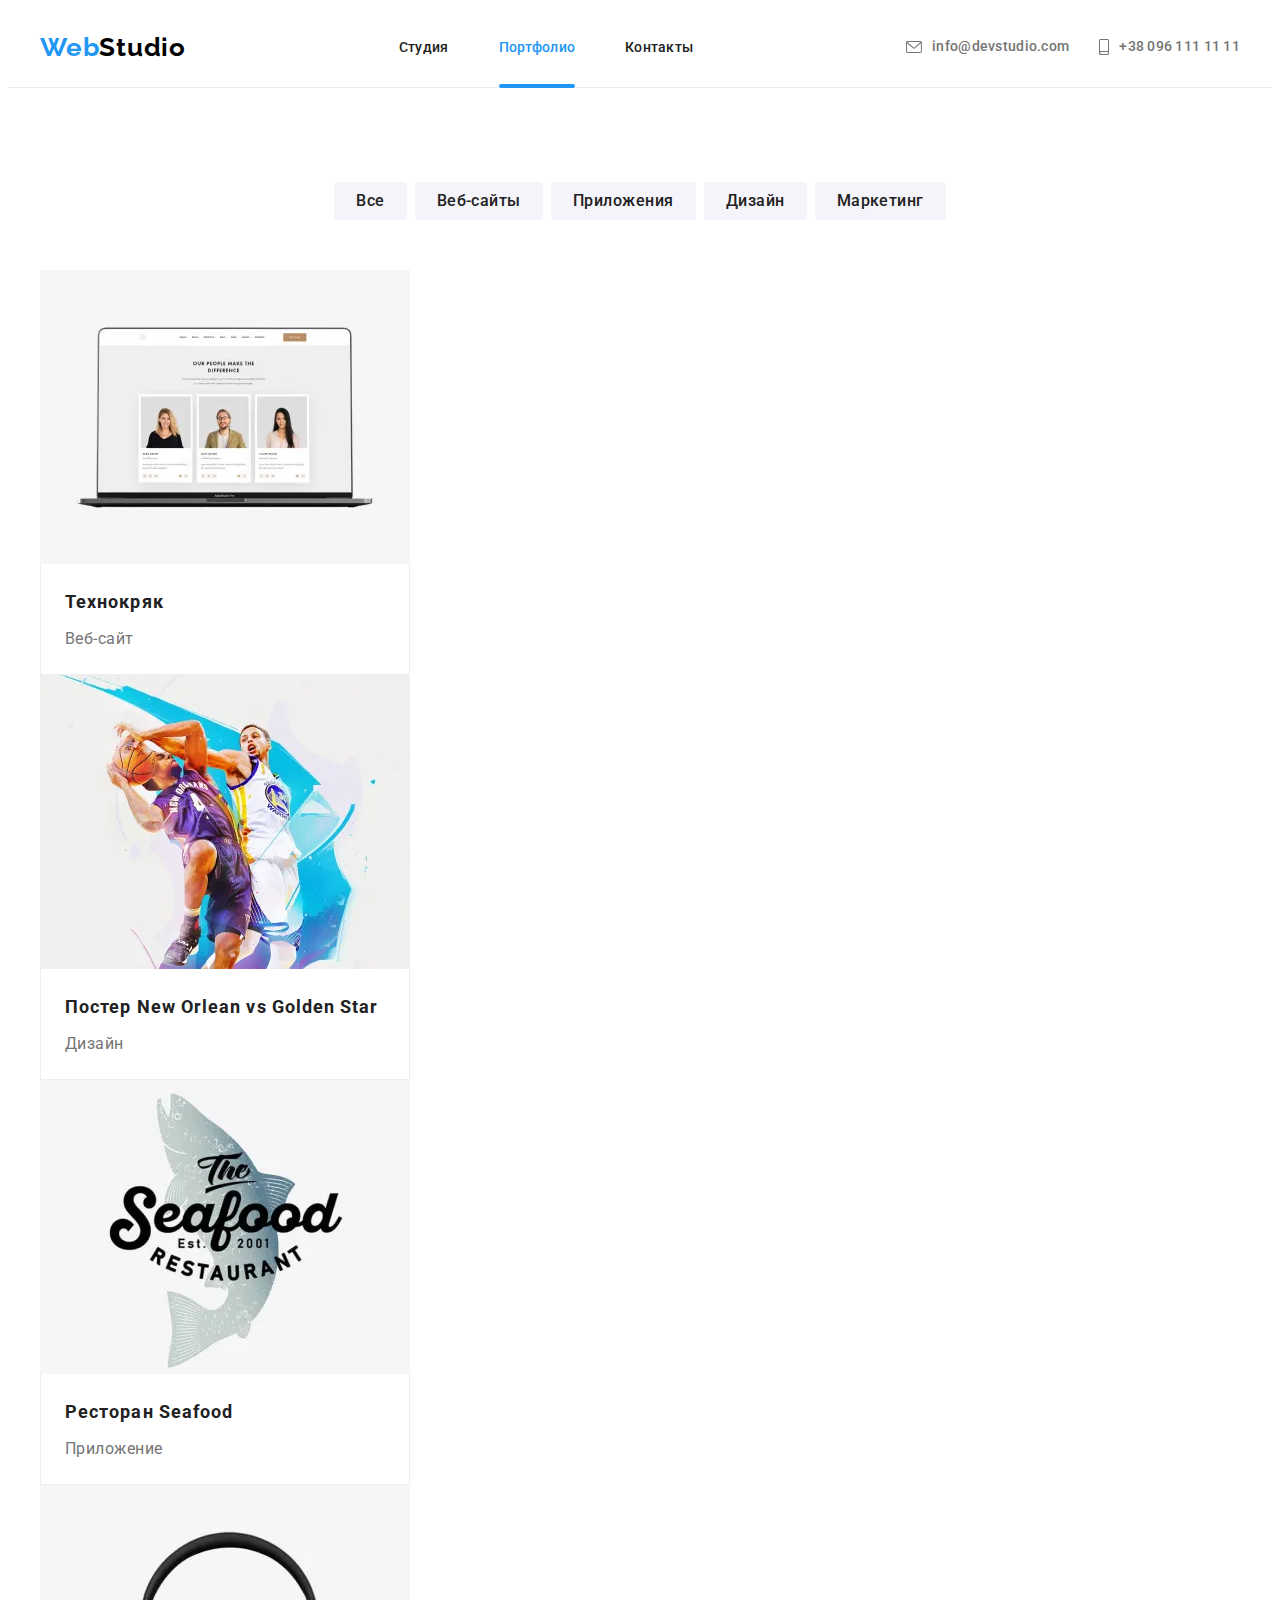
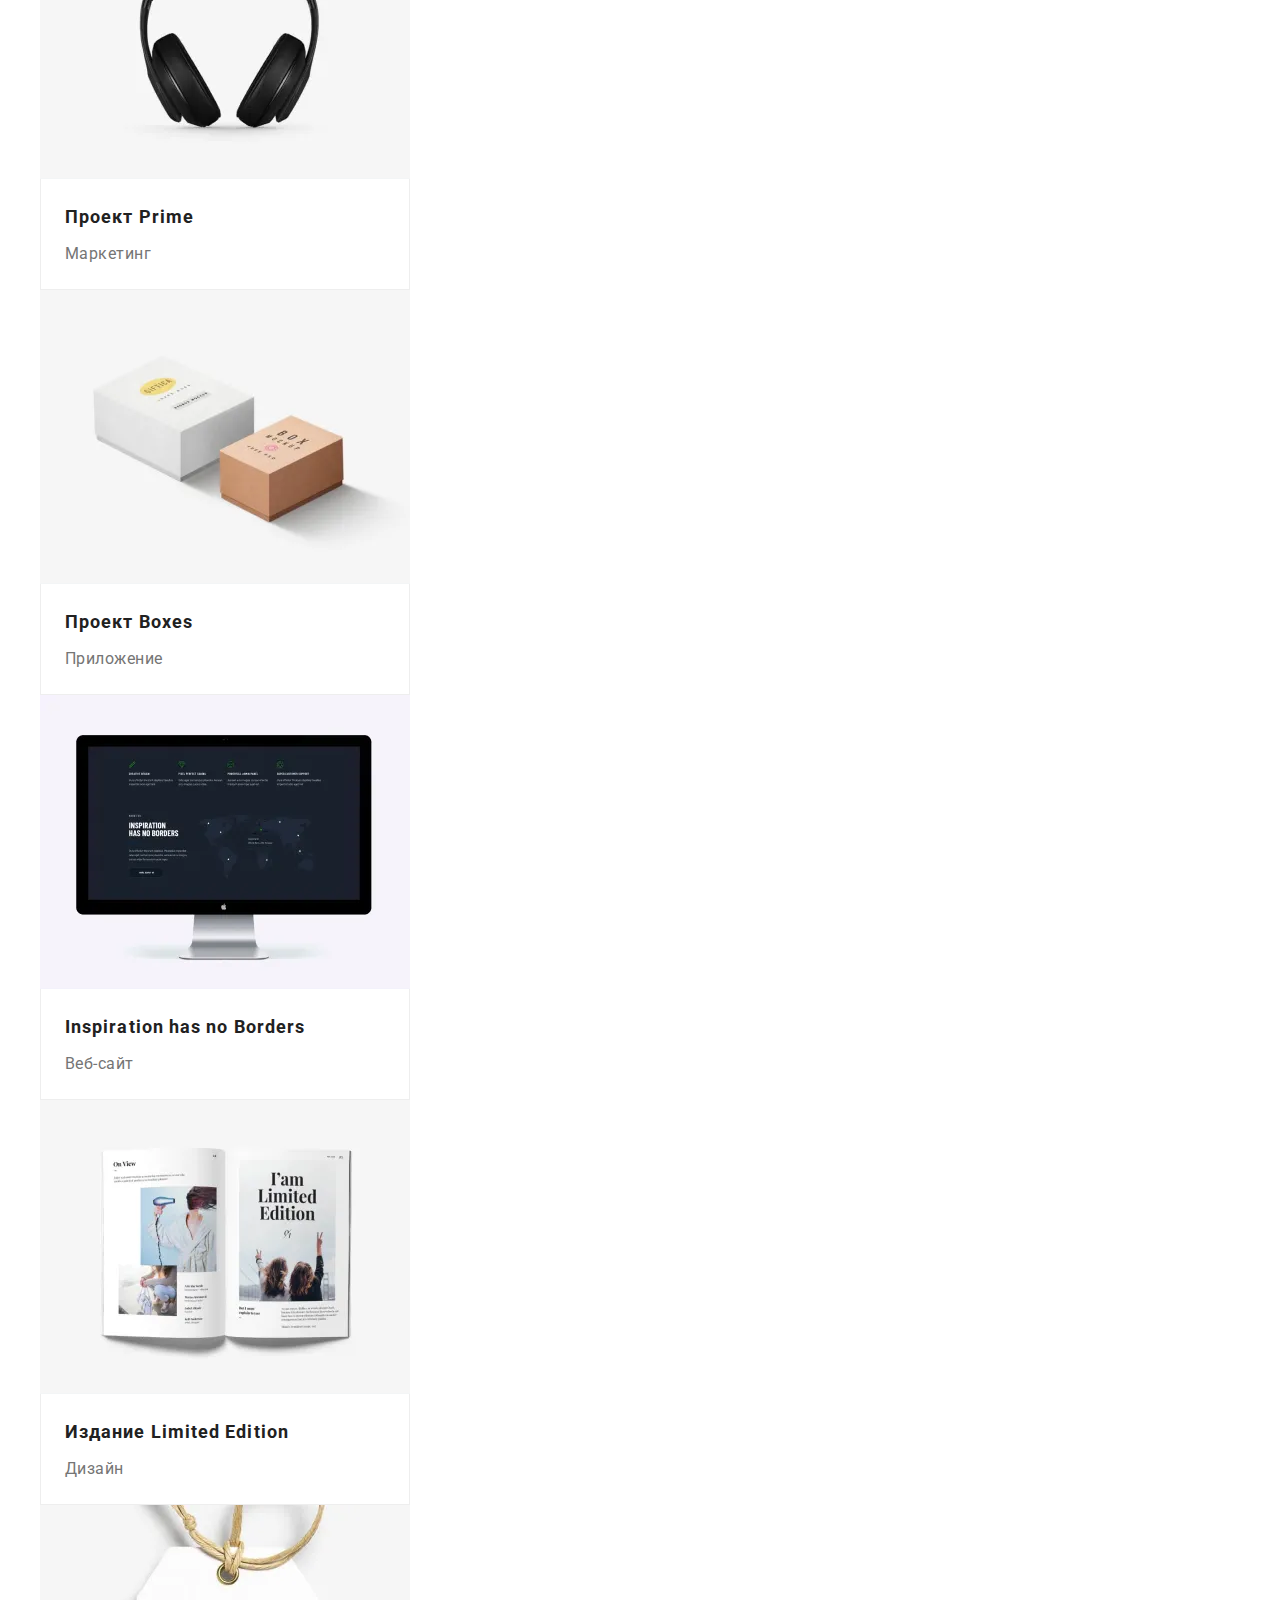
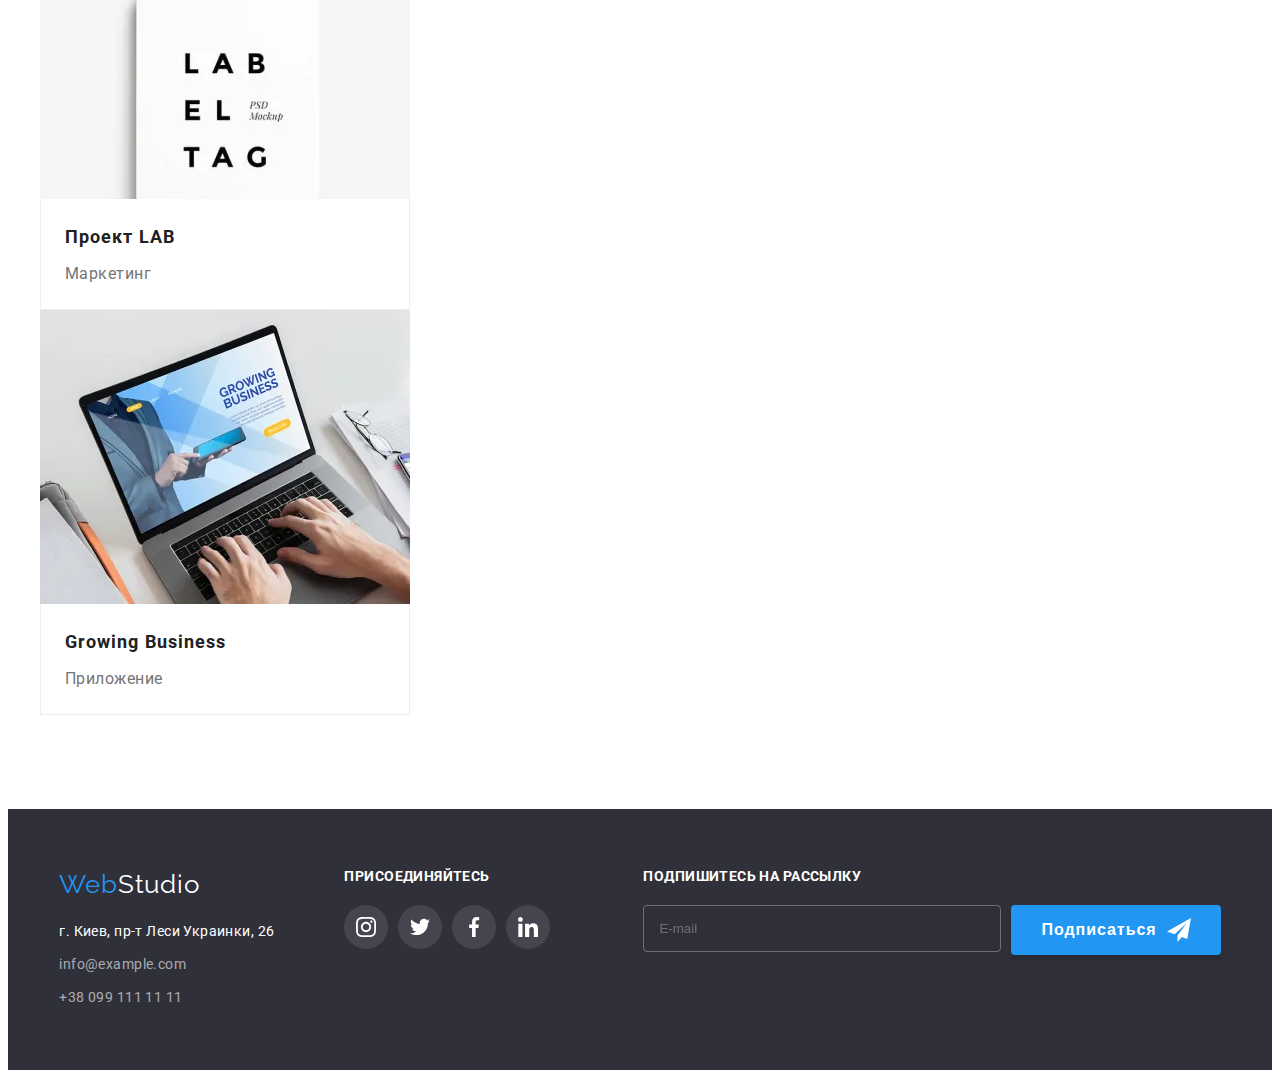
==== commit 3544499d: ":herb:" ====
--- a/portfolio.html
+++ b/portfolio.html
@@ -22,21 +22,28 @@
     <!--шапка-->
     <header class="page-header">
       <div class="page-header__container container">
-        <a class="logo" href=""><span class="logo__icon">Web</span>Studio</a>
-
-        <!--мобильное меню-->
-        <button
-          class="menu-button is-open"
-          aria-expanded="false"
-          aria-controls="menu-container"
-          data-menu-button
-          type="button"
-        >
-          <svg class="mobile-menu" width="40" height="40" aria-label="Переключательмобильного меню">
-            <use class="mobile-menu__open" href="./images/icon.svg#icon-menu"></use>
-            <use class="mobile-menu__close" href="./images/icon.svg#icon-close"></use>
-          </svg>
-        </button>
+        <div class="page-header__nav">
+          <a class="logo" href=""><span class="logo__icon">Web</span>Studio</a>
+
+          <!--мобильное меню-->
+          <button
+            class="menu-button"
+            aria-expanded="false"
+            aria-controls="menu-container"
+            data-menu-button
+            type="button"
+          >
+            <svg
+              class="mobile-menu"
+              width="40"
+              height="40"
+              aria-label="Переключательмобильного меню"
+            >
+              <use class="mobile-menu__open" href="./images/icon.svg#icon-menu"></use>
+              <use class="mobile-menu__close" href="./images/icon.svg#icon-close"></use>
+            </svg>
+          </button>
+        </div>
 
         <nav class="nav">
           <div class="menu-container" id="menu-container" data-menu>
@@ -159,9 +166,9 @@
                       type="image/jpg"
                     />
                     <img
-                      src="./images/gallerry-tablet/notebook.jpg"
+                      src="./images/gallerry-mobile/notebook-m.jpg"
                       alt="technokryak"
-                      max-width="370"
+                      width="450"
                       height="294"
                     />
                   </picture>
@@ -175,7 +182,7 @@
                   </div>
                 </div>
 
-                <div class="aside">
+                <div class="aside aside--padding">
                   <h2 class="aside__title">Технокряк</h2>
                   <p class="aside__subtitle">Веб-сайт</p>
                 </div>
@@ -238,9 +245,9 @@
                     />
 
                     <img
-                      src="./images/basketball.jpg"
+                      src="./images/gallerry-mobile/basketball-m.jpg"
                       alt="poster-new-orlean-vs-srat"
-                      max-width="370"
+                      width="450"
                       height="294"
                     />
                   </picture>
@@ -315,12 +322,7 @@
                       type="image/jpg"
                     />
 
-                    <img
-                      src="./images/gallerry-mobile/restaurant-m.jpg"
-                      alt="poster-new-orlean-vs-srat"
-                      max-width="370"
-                      height="294"
-                    />
+                    <img src="./images/gallerry-mobile/restaurant-m.jpg" width="450" height="294" />
                   </picture>
                   <div class="grid__text">
                     <p class="">
@@ -396,7 +398,7 @@
                     <img
                       src="./images/gallerry-mobile/headphones-m.jpg"
                       alt="poster-new-orlean-vs-srat"
-                      max-width="370"
+                      width="450"
                       height="294"
                     />
                   </picture>
@@ -472,9 +474,9 @@
                     />
 
                     <img
-                      src="./images/gallerry-mobile/box-m.jpg"
+                      src="./images/gallerry-mobile/book-m.jpg"
                       alt="poster-new-orlean-vs-srat"
-                      max-width="370"
+                      width="450"
                       height="294"
                     />
                   </picture>
@@ -552,7 +554,7 @@
                     <img
                       src="./images/gallerry-mobile/monitor-m.jpg"
                       alt="poster-new-orlean-vs-srat"
-                      max-width="370"
+                      width="450"
                       height="294"
                     />
                   </picture>
@@ -630,7 +632,7 @@
                     <img
                       src="./images/gallerry-mobile/book-m.jpg"
                       alt="poster-new-orlean-vs-srat"
-                      max-width="370"
+                      width="450"
                       height="294"
                     />
                   </picture>
@@ -689,7 +691,6 @@
                     />
 
                     <source
-                      src="./images/gallerry-mobile/labetag@2x-m.webp"
                       srcset="
                         ./images/gallerry-mobile/labeltag-m.webp    1x,
                         ./images/gallerry-mobile/labeltag@2x-m.webp 2x
@@ -709,7 +710,7 @@
                     <img
                       src="./images/gallerry-mobile/labeltag-m.jpg"
                       alt="poster-new-orlean-vs-srat"
-                      max-width="370"
+                      width="450"
                       height="294"
                     />
                   </picture>
@@ -787,7 +788,7 @@
                     <img
                       src="./images/gallerry-mobile/growingbusiness-m.jpg"
                       alt="poster-new-orlean-vs-srat"
-                      max-width="370"
+                      width="450"
                       height="294"
                     />
                   </picture>
--- a/css/main.min.css
+++ b/css/main.min.css
@@ -1,14 +1,4 @@
-.visually-hidden{position:absolute;width:1px;height:1px;margin:-1px;border:0;padding:0;white-space:nowrap;-webkit-clip-path:inset(100%);clip-path:inset(100%);clip:rect(0 0 0 0);overflow:hidden}.backdrop,.grid__box,.grid__text{width:100%;height:100%}body{background-color:#fff;color:#757575;font-family:Roboto,sans-serif;font-weight:400;margin:0 auto}h1,h2,h3,p{margin:0}ul{list-style:none;padding:0;margin:0}img{display:block;max-width:100%;height:auto}a{text-decoration:none;cursor:pointer}button{cursor:pointer}.container{padding:0 15px;margin:0 auto}@media screen and (min-width: 768px){.container{max-width:768px}}@media screen and (min-width: 1200px){.container{max-width:1200px}}.section{padding:60px 0}@media screen and (min-width: 1200px){.section{padding:94px 0}}.section__title{text-align:center;color:#212121}@media screen and (max-width: 767px){.section__title{font-weight:700;font-size:28px;line-height:1.18;letter-spacing:.03em;margin-bottom:30px}}@media screen and (min-width: 768px){.section__title{font-weight:700;font-size:28px;line-height:1.18;letter-spacing:.03em;margin-bottom:30px}}@media screen and (min-width: 1200px){.section__title{margin-bottom:50px;font-weight:700;font-size:36px;line-height:1.16;letter-spacing:.03em}}.page-header{position:relative;z-index:0;border-bottom:1px solid #ececec}.page-header__container{display:-webkit-box;display:-ms-flexbox;display:flex;-webkit-box-align:center;-ms-flex-align:center;align-items:center;-webkit-box-pack:justify;-ms-flex-pack:justify;justify-content:space-between}@media screen and (max-width: 767px){.page-header__container{padding-top:15px;padding-bottom:15px}}@media screen and (min-width: 768px){.page-header__container{padding-top:20px;padding-bottom:20px}}@media screen and (min-width: 1200px){.page-header__container{padding-top:24px;padding-bottom:24px}}.site-nav{position:relative}@media screen and (max-width: 767px){.site-nav{display:inline-block;margin-bottom:302px}}@media screen and (min-width: 768px){.site-nav{display:-webkit-box;display:-ms-flexbox;display:flex;margin-right:84px}}@media screen and (min-width: 1200px){.site-nav{margin-right:305px}}.site-nav__link{font-weight:500;font-size:14px;line-height:1.14;letter-spacing:.02em;color:#212121;-webkit-transition:color 250ms cubic-bezier(0.4, 0, 0.2, 1);transition:color 250ms cubic-bezier(0.4, 0, 0.2, 1)}.site-nav__link:hover,.site-nav__link:focus{color:#2196f3}@media screen and (max-width: 767px){.site-nav__link{font-weight:500;font-size:40px;line-height:1.18;letter-spacing:.02em;color:#212121}}@media screen and (min-width: 768px){.site-nav__link{line-height:1.14}}@media screen and (min-width: 1200px){.site-nav__link{font-weight:500;font-size:14px;line-height:1.14;letter-spacing:.02em}}.site-nav__link--active{color:#2196f3}@media screen and (max-width: 767px){.site-nav__link--active{font-weight:500;font-size:40px;line-height:1.18;letter-spacing:.02em}}@media screen and (min-width: 768px){.site-nav__link--active::after{display:inline-block;position:absolute;content:'';bottom:-32px;left:0;background-color:#2196f3;width:100%;height:4px;border-radius:2px;-webkit-transform:scale(1);transform:scale(1);-webkit-transition:-webkit-transform 250ms cubic-bezier(0.4, 0, 0.2, 1);transition:-webkit-transform 250ms cubic-bezier(0.4, 0, 0.2, 1);transition:transform 250ms cubic-bezier(0.4, 0, 0.2, 1);transition:transform 250ms cubic-bezier(0.4, 0, 0.2, 1), -webkit-transform 250ms cubic-bezier(0.4, 0, 0.2, 1)}}@media screen and (min-width: 1200px){.site-nav__link--active::after{bottom:-32px}}.site-nav__link--active:hover::after{-webkit-transform:scaleX(0.9);transform:scaleX(0.9)}.site-nav__item{position:relative;margin-right:0}.site-nav__item:not(:last-child){margin-right:50px}@media screen and (max-width: 767px){.site-nav__item:not(:last-child){margin-right:0;margin-bottom:32px}}.menu-button{position:relative;right:0;z-index:2;display:-webkit-inline-box;display:-ms-inline-flexbox;display:inline-flex;margin:0;padding:0;border:none;background-color:transparent;margin-left:auto;margin-right:15px;-webkit-transition:fill 250ms cubic-bezier(0.4, 0, 0.2, 1);transition:fill 250ms cubic-bezier(0.4, 0, 0.2, 1)}@media screen and (min-width: 768px){.menu-button{display:none}}.menu-button .mobile-menu__open{opacity:0;-webkit-transform:scale(0.3) rotate(90deg) translateY(100%);transform:scale(0.3) rotate(90deg) translateY(100%)}.menu-button.is-open .mobile-menu__open{opacity:1;-webkit-transform:scale(1) rotate(0) translateY(0);transform:scale(1) rotate(0) translateY(0);-webkit-transform-origin:center;transform-origin:center;-webkit-transition:opacity 400ms ease,- -webkit-transform 400ms ease;transition:opacity 400ms ease,- -webkit-transform 400ms ease;transition:opacity 400ms ease,- transform 400ms ease;transition:opacity 400ms ease,- transform 400ms ease,- -webkit-transform 400ms ease}.menu-button .mobile-menu__close{opacity:1;-webkit-transform:scale(1) rotate(0) translateY(0);transform:scale(1) rotate(0) translateY(0)}.menu-button.is-open .mobile-menu__close{opacity:0;-webkit-transform:scale(0.3) rotate(0);transform:scale(0.3) rotate(0);-webkit-transform-origin:center;transform-origin:center;-webkit-transition:opacity 400ms ease 300ms,- -webkit-transform 400ms ease 300ms;transition:opacity 400ms ease 300ms,- -webkit-transform 400ms ease 300ms;transition:opacity 400ms ease 300ms,- transform 400ms ease 300ms;transition:opacity 400ms ease 300ms,- transform 400ms ease 300ms,- -webkit-transform 400ms ease 300ms}@media screen and (max-width: 767px){.menu-button:hover,.menu-button:focus{fill:#2196f3}}.mobile-menu{position:relative}.mobile-menu__open{z-index:2}.mobile-menu__close{z-index:1}.menu-container{background-color:#fff;padding:20px;font-size:20px}@media screen and (max-width: 767px){.menu-container{position:fixed;top:0;left:0;width:100%;height:100vh;padding:48px 40px;display:-webkit-box;display:-ms-flexbox;display:flex;-webkit-box-orient:vertical;-webkit-box-direction:normal;-ms-flex-direction:column;flex-direction:column;opacity:0;-webkit-transform:translateY(100%);transform:translateY(100%);-webkit-transition:opacity 250ms cubic-bezier(0.4, 0, 0.2, 1),-webkit-transform 250ms cubic-bezier(0.4, 0, 0.2, 1);transition:opacity 250ms cubic-bezier(0.4, 0, 0.2, 1),-webkit-transform 250ms cubic-bezier(0.4, 0, 0.2, 1);transition:transform 250ms cubic-bezier(0.4, 0, 0.2, 1),opacity 250ms cubic-bezier(0.4, 0, 0.2, 1);transition:transform 250ms cubic-bezier(0.4, 0, 0.2, 1),opacity 250ms cubic-bezier(0.4, 0, 0.2, 1),-webkit-transform 250ms cubic-bezier(0.4, 0, 0.2, 1)}.menu-container.is-open{opacity:1;-webkit-transform:translateY(0);transform:translateY(0)}}@media screen and (min-width: 768px){.menu-container{display:-webkit-box;display:-ms-flexbox;display:flex;-webkit-box-pack:justify;-ms-flex-pack:justify;justify-content:space-between;-webkit-box-align:center;-ms-flex-align:center;align-items:center;-webkit-box-flex:1;-ms-flex-positive:1;flex-grow:1;padding:0}}.contacts{display:-webkit-box;display:-ms-flexbox;display:flex;margin-left:auto}@media screen and (max-width: 767px){.contacts{display:-webkit-inline-box;display:-ms-inline-flexbox;display:inline-flex;-ms-flex-wrap:wrap;flex-wrap:wrap}}@media screen and (min-width: 768px){.contacts{-webkit-box-orient:vertical;-webkit-box-direction:normal;-ms-flex-direction:column;flex-direction:column}}@media screen and (min-width: 1200px){.contacts{-webkit-box-orient:initial;-webkit-box-direction:initial;-ms-flex-direction:initial;flex-direction:initial}}.contacts__item:not(:last-child){margin-right:50px}@media screen and (min-width: 768px) and (max-width: 1199px){.contacts__item:not(:last-child){margin-right:0}}@media screen and (min-width: 1200px){.contacts__item:not(:last-child){margin-right:30px}}@media screen and (max-width: 767px){.contacts__item:nth-child(1){-webkit-box-ordinal-group:3;-ms-flex-order:2;order:2}}@media screen and (max-width: 767px){.contacts__item:nth-child(2){-webkit-box-ordinal-group:2;-ms-flex-order:1;order:1}}.contacts__link{display:-webkit-box;display:-ms-flexbox;display:flex;-webkit-box-align:center;-ms-flex-align:center;align-items:center;font-weight:500;font-size:14px;line-height:1.4;letter-spacing:.02em;color:#757575;fill:#757575;margin-bottom:0;-webkit-transition:color 250ms cubic-bezier(0.4, 0, 0.2, 1),fill 250ms cubic-bezier(0.4, 0, 0.2, 1);transition:color 250ms cubic-bezier(0.4, 0, 0.2, 1),fill 250ms cubic-bezier(0.4, 0, 0.2, 1)}.contacts__link:hover,.contacts__link:focus{color:#2196f3;fill:#2196f3}@media screen and (max-width: 767px){.contacts__link{display:-webkit-inline-box;display:-ms-inline-flexbox;display:inline-flex;-ms-flex-wrap:wrap;flex-wrap:wrap}}@media screen and (min-width: 768px){.contacts__link{font-weight:500;font-size:12px;line-height:1.17;letter-spacing:.02em}}@media screen and (min-width: 1200px){.contacts__link{font-weight:500;font-size:14px;line-height:1.14;letter-spacing:.02em}}@media screen and (max-width: 767px){.contacts__link--tel{margin-bottom:32px;font-weight:500;font-size:34px;line-height:1.18;letter-spacing:0.02em;color:#2196f3}}@media screen and (max-width: 767px){.contacts__link--mail{font-weight:500;font-size:24px;line-height:1.17;letter-spacing:0.02em;color:#757575;margin-bottom:64px}}@media screen and (min-width: 768px){.contacts__link--mail{margin-bottom:10px}}@media screen and (min-width: 1200px){.contacts__link--mail{margin-bottom:0}}.contacts__logo{margin-right:10px}@media screen and (max-width: 767px){.contacts__logo{display:none}}@media screen and (max-width: 767px){.menu-social{display:-webkit-inline-box;display:-ms-inline-flexbox;display:inline-flex}}@media screen and (min-width: 768px){.menu-social{display:none}}@media screen and (max-width: 767px){.menu-social__item:not(:last-child){border-right:1px solid rgba(33,33,33,0.2);padding-right:10px}}@media screen and (max-width: 767px){.menu-social__item:not(:first-child){padding-left:10px}}@media screen and (max-width: 767px){.menu-social__link{font-weight:500;font-size:18px;line-height:1.22;letter-spacing:0.02em;color:#2196f3}}.logo{color:#000;font-family:Raleway,sans-serif;font-weight:700;font-size:24px;line-height:28px;letter-spacing:.03em}@media screen and (min-width: 768px){.logo{margin-right:88px;font-weight:700;font-size:24px;line-height:1.17;letter-spacing:.03em}}@media screen and (min-width: 1200px){.logo{margin-right:93px;font-weight:700;font-size:26px;line-height:1.19;letter-spacing:.03em}}.logo__icon{color:#2196f3}.hero{padding:118px 0;text-align:center;margin:0 auto;height:400px;background-color:#2f303a;background-image:-webkit-gradient(linear, left top, right top, from(rgba(47,48,58,0.4))),url("../images/mobile-hero/mobile-hero.jpg");background-image:linear-gradient(to right, rgba(47,48,58,0.4)),url("../images/mobile-hero/mobile-hero.jpg");background-repeat:no-repeat;background-position:center;background-size:cover}@media (min-device-pixel-ratio: 2), (-webkit-min-device-pixel-ratio: 2), (min-resolution: 192dpi), (min-resolution: 2dppx){.hero{background-image:-webkit-gradient(linear, left top, left bottom, from(rgba(47,48,58,0.4)), to(rgba(47,48,58,0.4))),url("../images/hero/mobile-hero@2x.jpg");background-image:linear-gradient(rgba(47,48,58,0.4), rgba(47,48,58,0.4)),url("../images/hero/mobile-hero@2x.jpg")}}@media screen and (min-width: 768px){.hero{background-image:-webkit-gradient(linear, left top, right top, from(rgba(47,48,58,0.4))),url("../images/hero/tablet-hero.jpg");background-image:linear-gradient(to right, rgba(47,48,58,0.4)),url("../images/hero/tablet-hero.jpg")}}@media screen and (min-width: 768px) and (min-device-pixel-ratio: 2), screen and (min-width: 768px) and (-webkit-min-device-pixel-ratio: 2), screen and (min-width: 768px) and (min-resolution: 192dpi), screen and (min-width: 768px) and (min-resolution: 2dppx){.hero{background-image:-webkit-gradient(linear, left top, left bottom, from(rgba(47,48,58,0.4)), to(rgba(47,48,58,0.4))),url("../images/hero/tablet-hero@2x.jpg");background-image:linear-gradient(rgba(47,48,58,0.4), rgba(47,48,58,0.4)),url("../images/hero/tablet-hero@2x.jpg")}}@media screen and (min-width: 1200px){.hero{padding:200px 0;height:600px;background-image:-webkit-gradient(linear, left top, right top, from(rgba(47,48,58,0.4)), to(rgba(47,48,58,0.4))),url("../images/hero/desktop-hero.jpg");background-image:linear-gradient(to right, rgba(47,48,58,0.4), rgba(47,48,58,0.4)),url("../images/hero/desktop-hero.jpg")}}@media screen and (min-width: 1200px) and (min-device-pixel-ratio: 2), screen and (min-width: 1200px) and (-webkit-min-device-pixel-ratio: 2), screen and (min-width: 1200px) and (min-resolution: 192dpi), screen and (min-width: 1200px) and (min-resolution: 2dppx){.hero{background-image:-webkit-gradient(linear, left top, left bottom, from(rgba(47,48,58,0.4)), to(rgba(47,48,58,0.4))),url("../images/hero/desktop-hero@2x.jpg");background-image:linear-gradient(rgba(47,48,58,0.4), rgba(47,48,58,0.4)),url("../images/hero/desktop-hero@2x.jpg")}}.hero__title{font-weight:900;font-size:26px;line-height:1.62;letter-spacing:.06em;text-align:center;text-transform:uppercase;margin-bottom:30px;color:#fff}@media screen and (min-width: 1200px){.hero__title{font-weight:900;font-size:44px;line-height:1.36;letter-spacing:.06em}}.hero__button{padding:10px 32px;min-width:200px;min-height:50px;-webkit-box-shadow:0px 4px 4px rgba(0,0,0,0.15);box-shadow:0px 4px 4px rgba(0,0,0,0.15);border-radius:4px;border:transparent;-webkit-box-align:center;-ms-flex-align:center;align-items:center;text-align:center;background-color:#2196f3;color:#fff;font-weight:700;font-size:16px;line-height:1.88;letter-spacing:.06em;-webkit-transition:background-color 250ms cubic-bezier(0.4, 0, 0.2, 1);transition:background-color 250ms cubic-bezier(0.4, 0, 0.2, 1)}.hero__button:hover,.hero__button:focus{background-color:#188ce8}.backdrop{visibility:visible;position:fixed;top:0;left:0;background-color:rgba(0,0,0,0.2);opacity:1;-webkit-transition:opacity 250ms cubic-bezier(0.4, 0, 0.2, 1),visibility 250ms cubic-bezier(0.4, 0, 0.2, 1);transition:opacity 250ms cubic-bezier(0.4, 0, 0.2, 1),visibility 250ms cubic-bezier(0.4, 0, 0.2, 1)}.backdrop.is-hidden{visibility:hidden;opacity:0;pointer-events:none}.modal-box{position:absolute;top:50%;left:50%;padding:40px;background-color:#fff;-webkit-box-shadow:0px 1px 3px rgba(0,0,0,0.12),0px 1px 1px rgba(0,0,0,0.14),0px 2px 1px rgba(0,0,0,0.2);box-shadow:0px 1px 3px rgba(0,0,0,0.12),0px 1px 1px rgba(0,0,0,0.14),0px 2px 1px rgba(0,0,0,0.2);border-radius:4px;-webkit-transform:translate(-50%, -50%) scale(1);transform:translate(-50%, -50%) scale(1);-webkit-transition:-webkit-transform 250ms cubic-bezier(0.4, 0, 0.2, 1);transition:-webkit-transform 250ms cubic-bezier(0.4, 0, 0.2, 1);transition:transform 250ms cubic-bezier(0.4, 0, 0.2, 1);transition:transform 250ms cubic-bezier(0.4, 0, 0.2, 1), -webkit-transform 250ms cubic-bezier(0.4, 0, 0.2, 1)}@media screen and (max-width: 767px){.modal-box{max-width:450px;width:100vw;max-height:609px;height:100vh}}@media screen and (min-width: 768px){.modal-box{width:450px;height:609px}}@media screen and (min-width: 1200px){.modal-box{width:528px;height:581px}}.backdrop.is-hidden .modal-box{-webkit-transform:translate(-50%, -50%) scale(0);transform:translate(-50%, -50%) scale(0)}.modal-box__btn{position:absolute;top:8px;right:8px;display:-webkit-box;display:-ms-flexbox;display:flex;-webkit-box-pack:center;-ms-flex-pack:center;justify-content:center;-webkit-box-align:center;-ms-flex-align:center;align-items:center;margin-left:auto;width:30px;height:30px;background-color:#fff;border:1px solid rgba(0,0,0,0.1);border-radius:50%}.modal-box__btn--close{fill:#000;-webkit-transition:fill 250ms cubic-bezier(0.4, 0, 0.2, 1);transition:fill 250ms cubic-bezier(0.4, 0, 0.2, 1)}.modal-box__btn--close:hover,.modal-box__btn--close:focus{fill:#2196f3}.modal-box__title{font-weight:700;font-size:20px;line-height:1.5;letter-spacing:.03em;color:#000;margin-bottom:12px;text-align:center}.modal-box__form{margin:0 auto;text-align:center}.modal-box__field{display:-webkit-box;display:-ms-flexbox;display:flex;-webkit-box-orient:vertical;-webkit-box-direction:normal;-ms-flex-direction:column;flex-direction:column;position:relative;margin-bottom:10px}.modal-box__label{margin-bottom:10px;text-align:start;font-weight:400;font-size:12px;line-height:1.17;letter-spacing:.01em;margin-bottom:4px;color:#757575}.modal-box__input{height:40px;padding:11px 12px 11px auto;border:1px solid rgba(33,33,33,0.2);-webkit-box-sizing:border-box;box-sizing:border-box;border-radius:4px;-webkit-transition:border-color 250ms transition-timing-function,+.visually-hidden{position:absolute;width:1px;height:1px;margin:-1px;border:0;padding:0;white-space:nowrap;-webkit-clip-path:inset(100%);clip-path:inset(100%);clip:rect(0 0 0 0);overflow:hidden}.backdrop,.grid__box,.grid__text{width:100%;height:100%}body{background-color:#fff;color:#757575;font-family:Roboto,sans-serif;font-weight:400}h1,h2,h3,p{margin:0}ul{list-style:none;padding:0;margin:0}img{display:block;max-width:100%;height:auto}a{text-decoration:none;cursor:pointer}button{cursor:pointer}.container{padding-right:15px;padding-left:15px;margin-right:auto;margin-left:auto}@media screen and (min-width: 480px){.container{width:480px}}@media screen and (min-width: 768px){.container{width:768px}}@media screen and (min-width: 1200px){.container{width:1200px}}.section{padding-top:60px;padding-bottom:60px}@media screen and (min-width: 1200px){.section{padding-top:94px;padding-bottom:94px}}.section__title{text-align:center;color:#212121}@media screen and (max-width: 767px){.section__title{font-weight:700;font-size:28px;line-height:1.18;letter-spacing:.03em;margin-bottom:30px}}@media screen and (min-width: 768px){.section__title{font-weight:700;font-size:28px;line-height:1.18;letter-spacing:.03em;margin-bottom:30px}}@media screen and (min-width: 1200px){.section__title{margin-bottom:50px;font-weight:700;font-size:36px;line-height:1.16;letter-spacing:.03em}}.page-header{position:relative;z-index:0;border-bottom:1px solid #ececec;padding:15px 0}@media screen and (min-width: 768px){.page-header{padding-top:20px;padding-bottom:20px}}@media screen and (min-width: 1200px){.page-header{padding-top:24px;padding-bottom:24px}}@media screen and (min-width: 768px){.page-header__container{display:-webkit-box;display:-ms-flexbox;display:flex;-webkit-box-align:center;-ms-flex-align:center;align-items:center;-webkit-box-pack:justify;-ms-flex-pack:justify;justify-content:space-between}}.page-header__nav{display:-webkit-box;display:-ms-flexbox;display:flex;-webkit-box-pack:justify;-ms-flex-pack:justify;justify-content:space-between;-webkit-box-align:center;-ms-flex-align:center;align-items:center}.nav{width:100%;height:100%}@media screen and (min-width: 768px){.site-nav{display:-webkit-box;display:-ms-flexbox;display:flex;margin-left:auto}}.site-nav__link{font-weight:500;font-size:14px;line-height:1.14;letter-spacing:.02em;color:#212121;-webkit-transition:color 250ms cubic-bezier(0.4, 0, 0.2, 1);transition:color 250ms cubic-bezier(0.4, 0, 0.2, 1)}.site-nav__link:hover,.site-nav__link:focus{color:#2196f3}@media screen and (max-width: 767px){.site-nav__link{font-weight:500;font-size:40px;line-height:1.18;letter-spacing:.02em;color:#212121}}@media screen and (min-width: 768px){.site-nav__link{line-height:1.14}}@media screen and (min-width: 1200px){.site-nav__link{font-weight:500;font-size:14px;line-height:1.14;letter-spacing:.02em}}.site-nav__link--active{color:#2196f3}@media screen and (max-width: 767px){.site-nav__link--active{font-weight:500;font-size:40px;line-height:1.18;letter-spacing:.02em}}@media screen and (min-width: 768px){.site-nav__link--active::after{display:block;position:relative;content:'';bottom:-27px;left:0;background-color:#2196f3;width:100%;height:4px;border-radius:2px;-webkit-transform:scale(1);transform:scale(1);-webkit-transition:-webkit-transform 250ms cubic-bezier(0.4, 0, 0.2, 1);transition:-webkit-transform 250ms cubic-bezier(0.4, 0, 0.2, 1);transition:transform 250ms cubic-bezier(0.4, 0, 0.2, 1);transition:transform 250ms cubic-bezier(0.4, 0, 0.2, 1), -webkit-transform 250ms cubic-bezier(0.4, 0, 0.2, 1)}}.site-nav__link--active:hover::after{-webkit-transform:scaleX(0.9);transform:scaleX(0.9)}@media screen and (max-width: 767px){.site-nav__item:not(:last-child){margin-bottom:32px}}@media screen and (min-width: 768px){.site-nav__item:not(:last-child){margin-right:50px}}.menu-button{position:relative;z-index:99;border:transparent;outline:transparent;background-color:transparent;-webkit-transition:fill 250ms cubic-bezier(0.4, 0, 0.2, 1);transition:fill 250ms cubic-bezier(0.4, 0, 0.2, 1)}@media screen and (min-width: 768px){.menu-button{display:none}}.menu-button .mobile-menu__open{opacity:1}.menu-button.is-open .mobile-menu__open{opacity:0}.menu-button .mobile-menu__close{opacity:0}.menu-button.is-open .mobile-menu__close{opacity:1}@media screen and (max-width: 767px){.menu-button:hover,.menu-button:focus{fill:#2196f3}}.mobile-menu__open{z-index:2}.mobile-menu__close{z-index:1}.menu-container{background-color:#fff;padding:20px;font-size:20px}@media screen and (max-width: 767px){.menu-container{-webkit-box-pack:justify;-ms-flex-pack:justify;justify-content:space-between;position:absolute;top:0;left:0;width:100vw;height:100vh;padding:48px 40px;display:-webkit-box;display:-ms-flexbox;display:flex;-webkit-box-orient:vertical;-webkit-box-direction:normal;-ms-flex-direction:column;flex-direction:column;opacity:0;-webkit-transform:translateX(100%);transform:translateX(100%);visibility:hidden;-webkit-transition:opacity 250ms cubic-bezier(0.4, 0, 0.2, 1),visibility 250ms cubic-bezier(0.4, 0, 0.2, 1),-webkit-transform 250ms cubic-bezier(0.4, 0, 0.2, 1);transition:opacity 250ms cubic-bezier(0.4, 0, 0.2, 1),visibility 250ms cubic-bezier(0.4, 0, 0.2, 1),-webkit-transform 250ms cubic-bezier(0.4, 0, 0.2, 1);transition:transform 250ms cubic-bezier(0.4, 0, 0.2, 1),opacity 250ms cubic-bezier(0.4, 0, 0.2, 1),visibility 250ms cubic-bezier(0.4, 0, 0.2, 1);transition:transform 250ms cubic-bezier(0.4, 0, 0.2, 1),opacity 250ms cubic-bezier(0.4, 0, 0.2, 1),visibility 250ms cubic-bezier(0.4, 0, 0.2, 1),-webkit-transform 250ms cubic-bezier(0.4, 0, 0.2, 1)}.menu-container.is-open{opacity:1;-webkit-transform:translateX(0);transform:translateX(0);visibility:visible}}@media screen and (min-width: 768px){.menu-container{display:-webkit-box;display:-ms-flexbox;display:flex;-webkit-box-pack:justify;-ms-flex-pack:justify;justify-content:space-between;-webkit-box-align:center;-ms-flex-align:center;align-items:center;-webkit-box-flex:1;-ms-flex-positive:1;flex-grow:1;padding:0}}.contacts{display:-webkit-box;display:-ms-flexbox;display:flex}@media screen and (max-width: 767px){.contacts{display:-webkit-inline-box;display:-ms-inline-flexbox;display:inline-flex;-ms-flex-wrap:wrap;flex-wrap:wrap;-webkit-box-orient:vertical;-webkit-box-direction:normal;-ms-flex-direction:column;flex-direction:column}}@media screen and (min-width: 768px){.contacts{-webkit-box-orient:vertical;-webkit-box-direction:normal;-ms-flex-direction:column;flex-direction:column;margin-left:auto}}@media screen and (min-width: 1200px){.contacts{-webkit-box-orient:initial;-webkit-box-direction:initial;-ms-flex-direction:initial;flex-direction:initial}}@media screen and (min-width: 1200px){.contacts__item:not(:last-child):not(:last-child){margin-right:30px}}@media screen and (max-width: 767px){.contacts__item:nth-child(1){-webkit-box-ordinal-group:3;-ms-flex-order:2;order:2}}@media screen and (max-width: 767px){.contacts__item:nth-child(2){-webkit-box-ordinal-group:2;-ms-flex-order:1;order:1}}.contacts__link{display:-webkit-box;display:-ms-flexbox;display:flex;-webkit-box-align:center;-ms-flex-align:center;align-items:center;font-weight:500;font-size:14px;line-height:1.4;letter-spacing:.02em;color:#757575;fill:#757575;margin-bottom:0;-webkit-transition:color 250ms cubic-bezier(0.4, 0, 0.2, 1),fill 250ms cubic-bezier(0.4, 0, 0.2, 1);transition:color 250ms cubic-bezier(0.4, 0, 0.2, 1),fill 250ms cubic-bezier(0.4, 0, 0.2, 1)}.contacts__link:hover,.contacts__link:focus{color:#2196f3;fill:#2196f3}@media screen and (max-width: 767px){.contacts__link{display:-webkit-inline-box;display:-ms-inline-flexbox;display:inline-flex;-ms-flex-wrap:wrap;flex-wrap:wrap}}@media screen and (min-width: 768px){.contacts__link{font-weight:500;font-size:12px;line-height:1.17;letter-spacing:.02em}}@media screen and (min-width: 1200px){.contacts__link{font-weight:500;font-size:14px;line-height:1.14;letter-spacing:.02em}}@media screen and (max-width: 767px){.contacts__link--tel{margin-bottom:32px;font-weight:500;font-size:32px;line-height:1.18;letter-spacing:.02em;color:#2196f3}}@media screen and (max-width: 767px){.contacts__link--mail{font-weight:500;font-size:24px;line-height:1.17;letter-spacing:.02em;color:#757575}}@media screen and (min-width: 768px){.contacts__link--mail{margin-bottom:10px}}@media screen and (min-width: 1200px){.contacts__link--mail{margin-bottom:0}}.contacts__logo{margin-right:10px}@media screen and (max-width: 767px){.contacts__logo{display:none}}@media screen and (max-width: 767px){.menu-social{display:-webkit-inline-box;display:-ms-inline-flexbox;display:inline-flex;-webkit-box-pack:center;-ms-flex-pack:center;justify-content:center}}@media screen and (min-width: 768px){.menu-social{display:none}}@media screen and (max-width: 767px){.menu-social__item:not(:last-child){border-right:1px solid rgba(33,33,33,0.2);padding-right:10px}}@media screen and (max-width: 767px){.menu-social__item:not(:first-child){padding-left:10px}}@media screen and (max-width: 767px){.menu-social__link{font-weight:500;font-size:18px;line-height:1.22;letter-spacing:0.02em;color:#2196f3}}.logo{color:#000;font-family:Raleway,sans-serif;font-weight:700;font-size:24px;line-height:1.17;letter-spacing:.03em}@media screen and (min-width: 768px){.logo{font-weight:700;font-size:24px;line-height:1.17;letter-spacing:.03em}}@media screen and (min-width: 1200px){.logo{font-weight:700;font-size:26px;line-height:1.19;letter-spacing:.03em}}.logo__icon{color:#2196f3}.hero{padding:118px 0;text-align:center;margin:0 auto;height:400px;background-color:#2f303a;background-repeat:no-repeat;background-position:center;background-size:cover}@media screen and (max-width: 767px){.hero{background-image:-webkit-gradient(linear, left top, right top, from(rgba(47,48,58,0.4)), to(rgba(47,48,58,0.4))),url("/images/hero/mobile-hero.jpg");background-image:linear-gradient(to right, rgba(47,48,58,0.4), rgba(47,48,58,0.4)),url("/images/hero/mobile-hero.jpg")}}@media (min-device-pixel-ratio: 2), (-webkit-min-device-pixel-ratio: 2), (min-resolution: 192dpi), (min-resolution: 2dppx){.hero{background-image:-webkit-gradient(linear, left top, right top, from(rgba(47,48,58,0.4)), to(rgba(47,48,58,0.4))),url("../images/hero/mobile-hero@2x.jpg");background-image:linear-gradient(to right, rgba(47,48,58,0.4), rgba(47,48,58,0.4)),url("../images/hero/mobile-hero@2x.jpg")}}@media screen and (min-width: 768px){.hero{background-image:-webkit-gradient(linear, left top, right top, from(rgba(47,48,58,0.4))),url("../images/hero/tablet-hero.jpg");background-image:linear-gradient(to right, rgba(47,48,58,0.4)),url("../images/hero/tablet-hero.jpg")}}@media screen and (min-width: 768px) and (min-device-pixel-ratio: 2), screen and (min-width: 768px) and (-webkit-min-device-pixel-ratio: 2), screen and (min-width: 768px) and (min-resolution: 192dpi), screen and (min-width: 768px) and (min-resolution: 2dppx){.hero{background-image:-webkit-gradient(linear, left top, right top, from(rgba(47,48,58,0.4)), to(rgba(47,48,58,0.4))),url("../images/hero/tablet-hero@2x.jpg");background-image:linear-gradient(to right, rgba(47,48,58,0.4), rgba(47,48,58,0.4)),url("../images/hero/tablet-hero@2x.jpg")}}@media screen and (min-width: 1200px){.hero{padding:200px 0;height:600px;background-image:-webkit-gradient(linear, left top, right top, from(rgba(47,48,58,0.4)), to(rgba(47,48,58,0.4))),url("../images/hero/desktop-hero.jpg");background-image:linear-gradient(to right, rgba(47,48,58,0.4), rgba(47,48,58,0.4)),url("../images/hero/desktop-hero.jpg")}}@media screen and (min-width: 1200px) and (min-device-pixel-ratio: 2), screen and (min-width: 1200px) and (-webkit-min-device-pixel-ratio: 2), screen and (min-width: 1200px) and (min-resolution: 192dpi), screen and (min-width: 1200px) and (min-resolution: 2dppx){.hero{background-image:-webkit-gradient(linear, left top, right top, from(rgba(47,48,58,0.4)), to(rgba(47,48,58,0.4))),url("../images/hero/desktop-hero@2x.jpg");background-image:linear-gradient(to right, rgba(47,48,58,0.4), rgba(47,48,58,0.4)),url("../images/hero/desktop-hero@2x.jpg")}}.hero__title{font-weight:900;font-size:26px;line-height:1.62;letter-spacing:.06em;text-align:center;text-transform:uppercase;margin-bottom:30px;color:#fff}@media screen and (min-width: 1200px){.hero__title{font-weight:900;font-size:44px;line-height:1.36;letter-spacing:.06em}}.hero__button{padding:10px 32px;min-width:200px;min-height:50px;-webkit-box-shadow:0px 4px 4px rgba(0,0,0,0.15);box-shadow:0px 4px 4px rgba(0,0,0,0.15);border-radius:4px;border:transparent;-webkit-box-align:center;-ms-flex-align:center;align-items:center;text-align:center;background-color:#2196f3;color:#fff;font-weight:700;font-size:16px;line-height:1.88;letter-spacing:.06em;-webkit-transition:background-color 250ms cubic-bezier(0.4, 0, 0.2, 1);transition:background-color 250ms cubic-bezier(0.4, 0, 0.2, 1)}.hero__button:hover,.hero__button:focus{background-color:#188ce8}.backdrop{visibility:visible;position:fixed;top:0;left:0;background-color:rgba(0,0,0,0.2);opacity:1;-webkit-transition:opacity 250ms cubic-bezier(0.4, 0, 0.2, 1),visibility 250ms cubic-bezier(0.4, 0, 0.2, 1);transition:opacity 250ms cubic-bezier(0.4, 0, 0.2, 1),visibility 250ms cubic-bezier(0.4, 0, 0.2, 1)}.backdrop.is-hidden{visibility:hidden;opacity:0;pointer-events:none}.modal-box{position:absolute;top:50%;left:50%;padding:40px;background-color:#fff;-webkit-box-shadow:0px 1px 3px rgba(0,0,0,0.12),0px 1px 1px rgba(0,0,0,0.14),0px 2px 1px rgba(0,0,0,0.2);box-shadow:0px 1px 3px rgba(0,0,0,0.12),0px 1px 1px rgba(0,0,0,0.14),0px 2px 1px rgba(0,0,0,0.2);border-radius:4px;-webkit-transform:translate(-50%, -50%) scale(1);transform:translate(-50%, -50%) scale(1);-webkit-transition:-webkit-transform 250ms cubic-bezier(0.4, 0, 0.2, 1);transition:-webkit-transform 250ms cubic-bezier(0.4, 0, 0.2, 1);transition:transform 250ms cubic-bezier(0.4, 0, 0.2, 1);transition:transform 250ms cubic-bezier(0.4, 0, 0.2, 1), -webkit-transform 250ms cubic-bezier(0.4, 0, 0.2, 1)}@media screen and (max-width: 767px){.modal-box{max-width:450px;width:100vw;max-height:609px;height:100vh}}@media screen and (min-width: 768px){.modal-box{width:450px;height:609px}}@media screen and (min-width: 1200px){.modal-box{width:528px;height:581px}}.backdrop.is-hidden .modal-box{-webkit-transform:translate(-50%, -50%) scale(0);transform:translate(-50%, -50%) scale(0)}.modal-box__btn{position:absolute;top:8px;right:8px;display:-webkit-box;display:-ms-flexbox;display:flex;-webkit-box-pack:center;-ms-flex-pack:center;justify-content:center;-webkit-box-align:center;-ms-flex-align:center;align-items:center;margin-left:auto;width:30px;height:30px;background-color:#fff;border:1px solid rgba(0,0,0,0.1);border-radius:50%}.modal-box__btn--close{fill:#000;-webkit-transition:fill 250ms cubic-bezier(0.4, 0, 0.2, 1);transition:fill 250ms cubic-bezier(0.4, 0, 0.2, 1)}.modal-box__btn--close:hover,.modal-box__btn--close:focus{fill:#2196f3}.modal-box__title{font-weight:700;font-size:20px;line-height:1.5;letter-spacing:.03em;color:#000;margin-bottom:12px;text-align:center}.modal-box__form{margin:0 auto;text-align:center}.modal-box__field{display:-webkit-box;display:-ms-flexbox;display:flex;-webkit-box-orient:vertical;-webkit-box-direction:normal;-ms-flex-direction:column;flex-direction:column;position:relative;margin-bottom:10px}.modal-box__label{margin-bottom:10px;text-align:start;font-weight:400;font-size:12px;line-height:1.17;letter-spacing:.01em;margin-bottom:4px;color:#757575}.modal-box__input{height:40px;padding:11px 12px 11px auto;border:1px solid rgba(33,33,33,0.2);-webkit-box-sizing:border-box;box-sizing:border-box;border-radius:4px;-webkit-transition:border-color 250ms transition-timing-function,  outline 250ms transition-timing-function;transition:border-color 250ms transition-timing-function,- outline 250ms transition-timing-function}.modal-box__input:focus,.modal-box__input:focus+.modal-box__icon{fill:#2196f3;border-color:#2196f3;outline:none}.modal-box__icon{position:absolute;top:50%;left:12px;fill:#212121;-webkit-transition:fill 250ms cubic-bezier(0.4, 0, 0.2, 1);transition:fill 250ms cubic-bezier(0.4, 0, 0.2, 1)}.textarea{display:-webkit-box;display:-ms-flexbox;display:flex;-webkit-box-orient:vertical;-webkit-box-direction:normal;-ms-flex-direction:column;flex-direction:column;position:relative;margin-bottom:20px}.textarea__field{padding:12px 16px;border:1px solid rgba(33,33,33,0.2);-webkit-box-sizing:border-box;box-sizing:border-box;border-radius:4px;resize:none;-webkit-transition:border-color 250ms cubic-bezier(0.4, 0, 0.2, 1),outline 250ms cubic-bezier(0.4, 0, 0.2, 1);transition:border-color 250ms cubic-bezier(0.4, 0, 0.2, 1),outline 250ms cubic-bezier(0.4, 0, 0.2, 1)}.textarea__field:focus{border-color:#2196f3;outline:none}.textarea__field::-webkit-input-placeholder{font-size:12px;line-height:1.14;letter-spacing:0.01em;color:rgba(117,117,117,0.5);-webkit-transition:color 250ms transition-timing-function;transition:color 250ms transition-timing-function}.textarea__field:-ms-input-placeholder{font-size:12px;line-height:1.14;letter-spacing:0.01em;color:rgba(117,117,117,0.5);-webkit-transition:color 250ms transition-timing-function;transition:color 250ms transition-timing-function}.textarea__field::-ms-input-placeholder{font-size:12px;line-height:1.14;letter-spacing:0.01em;color:rgba(117,117,117,0.5);-webkit-transition:color 250ms transition-timing-function;transition:color 250ms transition-timing-function}.textarea__field::placeholder{font-size:12px;line-height:1.14;letter-spacing:0.01em;color:rgba(117,117,117,0.5);-webkit-transition:color 250ms transition-timing-function;transition:color 250ms transition-timing-function}.textarea__field::-webkit-input-placeholder:focus::-webkit-input-placeholder{color:#2196f3}.textarea__field:-ms-input-placeholder:focus:-ms-input-placeholder{color:#2196f3}.textarea__field::-ms-input-placeholder:focus::-ms-input-placeholder{color:#2196f3}.textarea__field::placeholder:focus::placeholder{color:#2196f3}.modal-policy{display:-webkit-box;display:-ms-flexbox;display:flex;-webkit-box-pack:center;-ms-flex-pack:center;justify-content:center;margin-bottom:30px;padding:0}.modal-policy__label{display:-webkit-inline-box;display:-ms-inline-flexbox;display:inline-flex;-webkit-box-align:center;-ms-flex-align:center;align-items:center}.modal-policy__check{display:inline-block;margin-right:8px;width:16px;height:15px;border:2px solid #212121;border-radius:2px;-webkit-transform:scale(0.9);transform:scale(0.9);-webkit-transition:background-color 250ms cubic-bezier(0.4, 0, 0.2, 1),border-color 250ms cubic-bezier(0.4, 0, 0.2, 1),-webkit-transform 250ms cubic-bezier(0.4, 0, 0.2, 1);transition:background-color 250ms cubic-bezier(0.4, 0, 0.2, 1),border-color 250ms cubic-bezier(0.4, 0, 0.2, 1),-webkit-transform 250ms cubic-bezier(0.4, 0, 0.2, 1);transition:transform 250ms cubic-bezier(0.4, 0, 0.2, 1),background-color 250ms cubic-bezier(0.4, 0, 0.2, 1),border-color 250ms cubic-bezier(0.4, 0, 0.2, 1);transition:transform 250ms cubic-bezier(0.4, 0, 0.2, 1),background-color 250ms cubic-bezier(0.4, 0, 0.2, 1),border-color 250ms cubic-bezier(0.4, 0, 0.2, 1),-webkit-transform 250ms cubic-bezier(0.4, 0, 0.2, 1)}.modal-policy__input:checked+.modal-policy__check{background-color:#2196f3;border-color:#2196f3;background-image:url(../images/icon-check.svg);background-size:contain;background-origin:border-box;-webkit-transform:scale(1);transform:scale(1)}.modal-policy__text{font-weight:400;font-size:12px;line-height:1.17;letter-spacing:.03em;color:#757575}@media screen and (min-width: 1200px){.modal-policy__text{font-weight:400;font-size:14px;line-height:1.71;letter-spacing:.03em}}.modal-policy__agreement{position:relative;text-decoration:none;color:#2196f3;font-weight:400;font-size:12px;line-height:1.17;letter-spacing:.03em}@media screen and (min-width: 1200px){.modal-policy__agreement{font-weight:400;font-size:14px;line-height:1.71;letter-spacing:.03em}}.modal-policy__agreement::after{position:absolute;content:'';top:14.5px;left:0;width:100%;height:1px;background-color:#2196f3}.modal__submit{min-width:200px;height:50px;padding:10px 55px;background-color:#2196f3;-webkit-box-shadow:0px 4px 4px rgba(0,0,0,0.15);box-shadow:0px 4px 4px rgba(0,0,0,0.15);border-radius:4px;border-style:none;font-weight:700;font-size:16px;line-height:1.88;letter-spacing:.06em;-webkit-box-align:center;-ms-flex-align:center;align-items:center;text-align:center;color:#fff;-webkit-transition:background-color 250ms cubic-bezier(0.4, 0, 0.2, 1);transition:background-color 250ms cubic-bezier(0.4, 0, 0.2, 1)}.modal__submit:hover,.modal__submit:focus{background-color:#188ce8}.feature{display:-webkit-box;display:-ms-flexbox;display:flex;-ms-flex-wrap:wrap;flex-wrap:wrap}.feature__item{margin-bottom:30px}@media screen and (min-width: 768px){.feature__item{-ms-flex-preferred-size:calc((100% - 30px) / 2);flex-basis:calc((100% - 30px) / 2)}}@media screen and (min-width: 1200px){.feature__item{margin-right:30px;-ms-flex-preferred-size:calc((100% - 90px) / 4);flex-basis:calc((100% - 90px) / 4)}.feature__item:last-child{margin-right:0}}@media screen and (min-width: 768px) and (max-width: 1199px){.feature__item:nth-child(2n+1){margin-right:30px}}@media screen and (min-width: 768px) and (max-width: 1199px){.feature__item:nth-child(3){margin-bottom:0}}@media screen and (min-width: 768px) and (max-width: 1199px){.feature__item:nth-child(4){margin-bottom:0}}.feature__box{display:-webkit-box;display:-ms-flexbox;display:flex;-webkit-box-pack:center;-ms-flex-pack:center;justify-content:center;-webkit-box-align:center;-ms-flex-align:center;align-items:center;margin-bottom:30px;background-color:#f5f4fa;height:120px}.feature__title{text-align:center;font-weight:700;font-size:14px;line-height:1.14;letter-spacing:.03em;text-transform:uppercase;color:#212121;margin-bottom:10px;margin-top:0;text-transform:uppercase}@media screen and (min-width: 768px){.feature__title{text-align:start}}@media screen and (min-width: 1200px){.feature__title{color:#212121}}.feature__text{font-weight:400;font-size:14px;line-height:1.71;letter-spacing:.03em;color:#757575}.section--padding-top{padding-top:0}@media screen and (max-width: 1199px){.section--padding-top{display:none}}.work{display:-webkit-box;display:-ms-flexbox;display:flex;-ms-flex-wrap:wrap;flex-wrap:wrap}.work__item:not(:last-child){margin-right:30px}.work__thumb{position:relative}.work__text{display:-webkit-box;display:-ms-flexbox;display:flex;-webkit-box-pack:center;-ms-flex-pack:center;justify-content:center;-webkit-box-align:center;-ms-flex-align:center;align-items:center;position:absolute;bottom:0;left:0;width:100%;height:70px;text-align:center;font-weight:700;font-size:14px;line-height:1.14;letter-spacing:0.03em;text-transform:uppercase;color:#fff;background-color:rgba(47,48,58,0.8)}.section--other-bgc{background-color:#f5f4fa}@media screen and (min-width: 768px){.comand{display:-webkit-box;display:-ms-flexbox;display:flex;-ms-flex-wrap:wrap;flex-wrap:wrap;-webkit-box-pack:center;-ms-flex-pack:center;justify-content:center}}.comand__items{background-color:#fff;-webkit-box-shadow:0px 1px 3px rgba(0,0,0,0.12),0px 1px 1px rgba(0,0,0,0.14),0px 2px 1px rgba(0,0,0,0.2);box-shadow:0px 1px 3px rgba(0,0,0,0.12),0px 1px 1px rgba(0,0,0,0.14),0px 2px 1px rgba(0,0,0,0.2);border-radius:0px 0px 4px 4px}@media screen and (max-width: 767px){.comand__items{margin-bottom:30px}.comand__items:last-child{margin-bottom:0}}@media screen and (min-width: 768px) and (max-width: 1199px){.comand__items{width:calc((100% - 30px) / 2)}.comand__items:not(:nth-child(2n)){margin-right:30px}.comand__items:not(:nth-last-child(-n+2)){margin-bottom:30px}}@media screen and (min-width: 1200px){.comand__items{width:calc((100% - 3 * 30px) / 4)}.comand__items:not(:last-child){margin-right:30px}}.avatar{padding-bottom:24px;padding-top:30px;margin-left:32px;margin-right:32px}@media screen and (min-width: 1200px){.avatar{padding:30px 32px}}.avatar__title{font-weight:500;font-size:16px;line-height:1.19;letter-spacing:.03em;text-align:center;margin-bottom:10px;color:#212121}.avatar__text{text-align:center;margin-bottom:16px;font-weight:400;font-size:16px;line-height:1.19;letter-spacing:.03em}.comand-social{display:-webkit-box;display:-ms-flexbox;display:flex;-webkit-box-align:center;-ms-flex-align:center;align-items:center;-webkit-box-pack:center;-ms-flex-pack:center;justify-content:center;padding:0;margin:0}.comand-social__item:not(:last-child){margin-right:10px}.comand-social__link{display:-webkit-box;display:-ms-flexbox;display:flex;-webkit-box-pack:center;-ms-flex-pack:center;justify-content:center;-webkit-box-align:center;-ms-flex-align:center;align-items:center;width:44px;height:44px;border-radius:50%;color:#afb1b8;-webkit-transition:background-color 250ms cubic-bezier(0.4, 0, 0.2, 1),color 250ms cubic-bezier(0.4, 0, 0.2, 1);transition:background-color 250ms cubic-bezier(0.4, 0, 0.2, 1),color 250ms cubic-bezier(0.4, 0, 0.2, 1)}.comand-social__link:hover,.comand-social__link:focus{background-color:#2196f3;color:#fff}.comand-social__icon{fill:currentColor}.section--text-align{text-align:center}.clients{display:-webkit-box;display:-ms-flexbox;display:flex;-ms-flex-wrap:wrap;flex-wrap:wrap;padding:0;margin:0}@media screen and (max-width: 767px){.clients__item{-ms-flex-preferred-size:calc((100% - 60px) / 2);flex-basis:calc((100% - 60px) / 2);margin-right:30px}.clients__item:not(:nth-child(2n)){margin-right:30px}.clients__item:not(:nth-last-child(-n+2)){margin-bottom:30px}}@media screen and (min-width: 768px) and (max-width: 1199px){.clients__item{-ms-flex-preferred-size:calc((100% - 90px) / 3);flex-basis:calc((100% - 90px) / 3);margin-right:30px}.clients__item:not(:nth-child(3n)){margin-right:30px}.clients__item:not(:nth-last-child(-n+3)){margin-bottom:30px}}@media screen and (min-width: 1200px){.clients__item{-ms-flex-preferred-size:calc((100% - 180px) / 6);flex-basis:calc((100% - 180px) / 6);margin-bottom:0}}.clients__item:not(:last-child){margin-right:30px}.clients__link{display:-webkit-box;display:-ms-flexbox;display:flex;-webkit-box-pack:center;-ms-flex-pack:center;justify-content:center;-webkit-box-align:center;-ms-flex-align:center;align-items:center;height:92px;border:1px solid #afb1b8;border-radius:4px;color:#afb1b8;-webkit-transition:color 250ms cubic-bezier(0.4, 0, 0.2, 1),border 250ms cubic-bezier(0.4, 0, 0.2, 1);transition:color 250ms cubic-bezier(0.4, 0, 0.2, 1),border 250ms cubic-bezier(0.4, 0, 0.2, 1)}.clients__link:hover,.clients__link:focus{color:#2196f3;border:1px solid #2196f3}.clients__img{fill:currentColor}.page-footer{padding:60px 0;background-color:#2f303a}@media screen and (min-width: 1200px){.page-footer{-webkit-box-align:baseline;-ms-flex-align:baseline;align-items:baseline;display:-webkit-box;display:-ms-flexbox;display:flex}}.page-footer--bgc{text-align:center}@media screen and (min-width: 768px){.page-footer--bgc{display:-webkit-box;display:-ms-flexbox;display:flex;-ms-flex-wrap:wrap;flex-wrap:wrap;-webkit-box-pack:center;-ms-flex-pack:center;justify-content:center}}@media screen and (min-width: 768px) and (max-width: 1199px){.wrapper{margin-right:165px;margin-bottom:50px}}@media screen and (min-width: 1200px){.wrapper{margin-right:70px;text-align:start}}.wrapper__logo{display:inline-block;margin-bottom:20px;color:#fff;font-family:Raleway,sans-serif;font-weight:400;font-size:26px;line-height:1.19;letter-spacing:.03em}.wrapper__icon{color:#2196f3}@media screen and (max-width: 767px){.addres{margin-bottom:60px}}.addres__items{margin-bottom:9px}.addres__items:last-child{margin-bottom:0px}.addres__link{font-style:normal;color:#fff;background-color:#2f303a;font-weight:400;font-size:14px;line-height:1.71;letter-spacing:.03em}.addres__contacts{font-style:normal;color:rgba(255,255,255,0.6);background-color:#2f303a;font-weight:400;font-size:14px;line-height:1.71;letter-spacing:.03em;-webkit-transition:color 250ms cubic-bezier(0.4, 0, 0.2, 1);transition:color 250ms cubic-bezier(0.4, 0, 0.2, 1)}.addres__contacts:hover,.addres__contacts:focus{color:#2196f3}.accede{margin-bottom:60px}@media screen and (min-width: 1200px){.accede{margin-right:93px}}.accede__title{font-weight:700;font-size:14px;line-height:1.14;letter-spacing:.03em;text-transform:uppercase;color:#fff;margin-bottom:20px}@media screen and (min-width: 1200px){.accede__title{margin-bottom:20px;text-align:start}}.social{display:-webkit-box;display:-ms-flexbox;display:flex;-webkit-box-pack:center;-ms-flex-pack:center;justify-content:center;padding:0;margin:0}.social__item:not(:last-child){margin-right:10px}.social__link{display:-webkit-box;display:-ms-flexbox;display:flex;-webkit-box-pack:center;-ms-flex-pack:center;justify-content:center;-webkit-box-align:center;-ms-flex-align:center;align-items:center;width:44px;height:44px;border-radius:50%;background-color:rgba(255,255,255,0.1);color:#fff;-webkit-transition:background-color 250ms cubic-bezier(0.4, 0, 0.2, 1);transition:background-color 250ms cubic-bezier(0.4, 0, 0.2, 1)}.social__link:hover,.social__link:focus{background-color:#2196f3}.social__logo{fill:currentColor}.subscribe__title{margin-bottom:20px;font-weight:700;font-size:14px;line-height:1.14;letter-spacing:.03em;text-transform:uppercase;color:#fff}@media screen and (min-width: 1200px){.subscribe__title{text-align:start}}@media screen and (min-width: 1200px){.form--position{position:relative;display:-webkit-box;display:-ms-flexbox;display:flex;margin:0 auto}}.form__field{display:-webkit-box;display:-ms-flexbox;display:flex;-webkit-box-orient:vertical;-webkit-box-direction:normal;-ms-flex-direction:column;flex-direction:column;margin-bottom:20px}@media screen and (min-width: 768px) and (max-width: 1199px){.form__field{width:450px}}@media screen and (min-width: 1200px){.form__field{position:relative;display:-webkit-box;display:-ms-flexbox;display:flex;-webkit-box-orient:vertical;-webkit-box-direction:normal;-ms-flex-direction:column;flex-direction:column;width:358px;height:50px;margin-right:10px}}.form__input{margin:0;padding:15px;background-color:inherit;color:#fff;border:1px solid rgba(255,255,255,0.3);-webkit-box-sizing:border-box;box-sizing:border-box;-webkit-filter:drop-shadow(0px 4px 4px rgba(0,0,0,0.15));filter:drop-shadow(0px 4px 4px rgba(0,0,0,0.15));border-radius:4px;-webkit-transition:border-color 250ms cubic-bezier(0.4, 0, 0.2, 1),outline 250ms cubic-bezier(0.4, 0, 0.2, 1);transition:border-color 250ms cubic-bezier(0.4, 0, 0.2, 1),outline 250ms cubic-bezier(0.4, 0, 0.2, 1)}.form__input:hover,.form__input:focus{border-color:rgba(255,255,255,0.5);outline:none}.form__input::-webkit-input-placeholder{color:rgba(255,255,255,0.3);-webkit-transition:color 250ms cubic-bezier(0.4, 0, 0.2, 1);transition:color 250ms cubic-bezier(0.4, 0, 0.2, 1)}.form__input:-ms-input-placeholder{color:rgba(255,255,255,0.3);-webkit-transition:color 250ms cubic-bezier(0.4, 0, 0.2, 1);transition:color 250ms cubic-bezier(0.4, 0, 0.2, 1)}.form__input::-ms-input-placeholder{color:rgba(255,255,255,0.3);-webkit-transition:color 250ms cubic-bezier(0.4, 0, 0.2, 1);transition:color 250ms cubic-bezier(0.4, 0, 0.2, 1)}.form__input::placeholder{color:rgba(255,255,255,0.3);-webkit-transition:color 250ms cubic-bezier(0.4, 0, 0.2, 1);transition:color 250ms cubic-bezier(0.4, 0, 0.2, 1)}.form__input:hover::-webkit-input-placeholder,.form__input:focus::-webkit-input-placeholder{color:rgba(255,255,255,0.5)}.form__input:hover:-ms-input-placeholder,.form__input:focus:-ms-input-placeholder{color:rgba(255,255,255,0.5)}.form__input:hover::-ms-input-placeholder,.form__input:focus::-ms-input-placeholder{color:rgba(255,255,255,0.5)}.form__input:hover::placeholder,.form__input:focus::placeholder{color:rgba(255,255,255,0.5)}.form__btn{display:-webkit-box;display:-ms-flexbox;display:flex;-webkit-box-pack:center;-ms-flex-pack:center;justify-content:center;-webkit-box-align:center;-ms-flex-align:center;align-items:center;text-align:inherit;padding:10px 30px;min-width:200px;height:50px;font-weight:700;font-size:16px;line-height:1.88;letter-spacing:.06em;background-color:#2196f3;color:#fff;-webkit-box-shadow:0px 4px 4px rgba(0,0,0,0.15);box-shadow:0px 4px 4px rgba(0,0,0,0.15);border-radius:4px;border-style:none;-webkit-transition:background-color 250ms cubic-bezier(0.4, 0, 0.2, 1);transition:background-color 250ms cubic-bezier(0.4, 0, 0.2, 1)}@media screen and (max-width: 767px){.form__btn{margin:0 auto}}@media screen and (min-width: 768px) and (max-width: 1199px){.form__btn{margin:0 auto}}.form__btn:hover,.form__btn:focus{background-color:#188ce8}.form-btn__icon{fill:#fff;margin-left:10px}.filter{display:-webkit-box;display:-ms-flexbox;display:flex;-webkit-box-pack:center;-ms-flex-pack:center;justify-content:center;-webkit-box-align:center;-ms-flex-align:center;align-items:center;-ms-flex-wrap:wrap;flex-wrap:wrap;margin-bottom:40px;-webkit-box-pack:start;-ms-flex-pack:start;justify-content:start;margin-right:-8px;margin-top:-15px}@media screen and (min-width: 768px){.filter{-ms-flex-wrap:nowrap;flex-wrap:nowrap}}@media screen and (min-width: 768px){.filter{margin-bottom:30px;-webkit-box-pack:center;-ms-flex-pack:center;justify-content:center}}@media screen and (min-width: 1200px){.filter{margin-bottom:50px;-webkit-box-pack:center;-ms-flex-pack:center;justify-content:center}}.filter__items{margin-right:8px}@media screen and (max-width: 767px){.filter__items{margin-right:8px;margin-bottom:15px}}.filter__btn{padding:6px 22px;border-radius:4px;border:transparent;text-align:center;background-color:#f5f4fa;color:#212121;font-family:inherit;font-weight:500;font-size:16px;line-height:1.62;letter-spacing:.03em;-webkit-transition:background-color 250ms cubic-bezier(0.4, 0, 0.2, 1),color 250ms cubic-bezier(0.4, 0, 0.2, 1),-webkit-box-shadow 250ms cubic-bezier(0.4, 0, 0.2, 1);transition:background-color 250ms cubic-bezier(0.4, 0, 0.2, 1),color 250ms cubic-bezier(0.4, 0, 0.2, 1),-webkit-box-shadow 250ms cubic-bezier(0.4, 0, 0.2, 1);transition:background-color 250ms cubic-bezier(0.4, 0, 0.2, 1),color 250ms cubic-bezier(0.4, 0, 0.2, 1),box-shadow 250ms cubic-bezier(0.4, 0, 0.2, 1);transition:background-color 250ms cubic-bezier(0.4, 0, 0.2, 1),color 250ms cubic-bezier(0.4, 0, 0.2, 1),box-shadow 250ms cubic-bezier(0.4, 0, 0.2, 1),-webkit-box-shadow 250ms cubic-bezier(0.4, 0, 0.2, 1)}.filter__btn:hover,.filter__btn:focus{background-color:#2196f3;color:#fff;-webkit-box-shadow:0px 3px 1px rgba(0,0,0,0.1),0px 1px 2px rgba(0,0,0,0.08),0px 2px 2px rgba(0,0,0,0.12);box-shadow:0px 3px 1px rgba(0,0,0,0.1),0px 1px 2px rgba(0,0,0,0.08),0px 2px 2px rgba(0,0,0,0.12)}.grid{display:-webkit-box;display:-ms-flexbox;display:flex;-ms-flex-wrap:wrap;flex-wrap:wrap;margin-right:-30px;margin-bottom:-30px}@media screen and (max-width: 767px){.grid{-webkit-box-pack:center;-ms-flex-pack:center;justify-content:center;width:100%}}.grid__item{margin-bottom:30px}@media screen and (min-width: 768px){.grid__item{margin-right:30px;width:calc((100% - 60px) / 2)}}@media screen and (min-width: 1200px){.grid__item{width:calc((100% - 90px) / 3)}}.grid__link{display:block;-webkit-transition:-webkit-box-shadow 250ms cubic-bezier(0.4, 0, 0.2, 1);transition:-webkit-box-shadow 250ms cubic-bezier(0.4, 0, 0.2, 1);transition:box-shadow 250ms cubic-bezier(0.4, 0, 0.2, 1);transition:box-shadow 250ms cubic-bezier(0.4, 0, 0.2, 1), -webkit-box-shadow 250ms cubic-bezier(0.4, 0, 0.2, 1)}.grid__link:hover,.grid__link:focus{-webkit-box-shadow:0px 1px 1px rgba(0,0,0,0.12),0px 4px 4px rgba(0,0,0,0.06),1px 4px 6px rgba(0,0,0,0.16);box-shadow:0px 1px 1px rgba(0,0,0,0.12),0px 4px 4px rgba(0,0,0,0.06),1px 4px 6px rgba(0,0,0,0.16)}.grid__box{position:relative;overflow:hidden;z-index:-1}.grid__text{position:absolute;bottom:0;right:0;background-color:rgba(33,150,243,0.9);-webkit-transform:translateY(100%);transform:translateY(100%);-webkit-transition:-webkit-transform 250ms cubic-bezier(0.4, 0, 0.2, 1);transition:-webkit-transform 250ms cubic-bezier(0.4, 0, 0.2, 1);transition:transform 250ms cubic-bezier(0.4, 0, 0.2, 1);transition:transform 250ms cubic-bezier(0.4, 0, 0.2, 1), -webkit-transform 250ms cubic-bezier(0.4, 0, 0.2, 1)}.grid__link:hover .grid__text,.grid__link:focus .grid__text{-webkit-transform:translate(0);transform:translate(0)}.grid__text>p{font-weight:400;font-size:14px;line-height:1.56;letter-spacing:.03em;color:#fff}@media screen and (max-width: 400px){.grid__text>p{font-size:14px;padding:35px 24px}}@media screen and (min-width: 401px){.grid__text>p{font-size:16px;padding:50px 24px}}@media screen and (min-width: 540px){.grid__text>p{font-size:18px;padding:77px 24px}}@media screen and (min-width: 768px){.grid__text>p{padding:60px 24px}}@media screen and (min-width: 768px){.grid__text>p{padding:63px 24px}}.aside{padding:20px 24px;border-left:1px solid #eee;border-right:1px solid #eee;border-bottom:1px solid #eee}.aside__title{margin-bottom:4px;color:#212121;font-weight:700;font-size:18px;line-height:2;letter-spacing:.06em}.aside__subtitle{font-weight:400;font-size:16px;line-height:1.88;letter-spacing:.03em;color:#757575}
+ outline 250ms transition-timing-function}.modal-box__input:focus,.modal-box__input:focus+.modal-box__icon{fill:#2196f3;border-color:#2196f3;outline:none}.modal-box__icon{position:absolute;top:50%;left:12px;fill:#212121;-webkit-transition:fill 250ms cubic-bezier(0.4, 0, 0.2, 1);transition:fill 250ms cubic-bezier(0.4, 0, 0.2, 1)}.textarea{display:-webkit-box;display:-ms-flexbox;display:flex;-webkit-box-orient:vertical;-webkit-box-direction:normal;-ms-flex-direction:column;flex-direction:column;position:relative;margin-bottom:20px}.textarea__field{padding:12px 16px;border:1px solid rgba(33,33,33,0.2);-webkit-box-sizing:border-box;box-sizing:border-box;border-radius:4px;resize:none;-webkit-transition:border-color 250ms cubic-bezier(0.4, 0, 0.2, 1),outline 250ms cubic-bezier(0.4, 0, 0.2, 1);transition:border-color 250ms cubic-bezier(0.4, 0, 0.2, 1),outline 250ms cubic-bezier(0.4, 0, 0.2, 1)}.textarea__field:focus{border-color:#2196f3;outline:none}.textarea__field::-webkit-input-placeholder{font-size:12px;line-height:1.14;letter-spacing:0.01em;color:rgba(117,117,117,0.5);-webkit-transition:color 250ms transition-timing-function;transition:color 250ms transition-timing-function}.textarea__field:-ms-input-placeholder{font-size:12px;line-height:1.14;letter-spacing:0.01em;color:rgba(117,117,117,0.5);-webkit-transition:color 250ms transition-timing-function;transition:color 250ms transition-timing-function}.textarea__field::-ms-input-placeholder{font-size:12px;line-height:1.14;letter-spacing:0.01em;color:rgba(117,117,117,0.5);-webkit-transition:color 250ms transition-timing-function;transition:color 250ms transition-timing-function}.textarea__field::placeholder{font-size:12px;line-height:1.14;letter-spacing:0.01em;color:rgba(117,117,117,0.5);-webkit-transition:color 250ms transition-timing-function;transition:color 250ms transition-timing-function}.textarea__field::-webkit-input-placeholder:focus::-webkit-input-placeholder{color:#2196f3}.textarea__field:-ms-input-placeholder:focus:-ms-input-placeholder{color:#2196f3}.textarea__field::-ms-input-placeholder:focus::-ms-input-placeholder{color:#2196f3}.textarea__field::placeholder:focus::placeholder{color:#2196f3}.modal-policy{display:-webkit-box;display:-ms-flexbox;display:flex;-webkit-box-pack:center;-ms-flex-pack:center;justify-content:center;margin-bottom:30px;padding:0}.modal-policy__label{display:-webkit-inline-box;display:-ms-inline-flexbox;display:inline-flex;-webkit-box-align:center;-ms-flex-align:center;align-items:center}.modal-policy__check{display:inline-block;margin-right:8px;width:16px;height:15px;border:2px solid #212121;border-radius:2px;-webkit-transform:scale(0.9);transform:scale(0.9);-webkit-transition:background-color 250ms cubic-bezier(0.4, 0, 0.2, 1),border-color 250ms cubic-bezier(0.4, 0, 0.2, 1),-webkit-transform 250ms cubic-bezier(0.4, 0, 0.2, 1);transition:background-color 250ms cubic-bezier(0.4, 0, 0.2, 1),border-color 250ms cubic-bezier(0.4, 0, 0.2, 1),-webkit-transform 250ms cubic-bezier(0.4, 0, 0.2, 1);transition:transform 250ms cubic-bezier(0.4, 0, 0.2, 1),background-color 250ms cubic-bezier(0.4, 0, 0.2, 1),border-color 250ms cubic-bezier(0.4, 0, 0.2, 1);transition:transform 250ms cubic-bezier(0.4, 0, 0.2, 1),background-color 250ms cubic-bezier(0.4, 0, 0.2, 1),border-color 250ms cubic-bezier(0.4, 0, 0.2, 1),-webkit-transform 250ms cubic-bezier(0.4, 0, 0.2, 1)}.modal-policy__input:checked+.modal-policy__check{background-color:#2196f3;border-color:#2196f3;background-image:url(../images/icon-check.svg);background-size:contain;background-origin:border-box;-webkit-transform:scale(1);transform:scale(1)}.modal-policy__text{font-weight:400;font-size:12px;line-height:1.17;letter-spacing:.03em;color:#757575}@media screen and (min-width: 1200px){.modal-policy__text{font-weight:400;font-size:14px;line-height:1.71;letter-spacing:.03em}}.modal-policy__agreement{position:relative;text-decoration:none;color:#2196f3;font-weight:400;font-size:12px;line-height:1.17;letter-spacing:.03em}@media screen and (min-width: 1200px){.modal-policy__agreement{font-weight:400;font-size:14px;line-height:1.71;letter-spacing:.03em}}.modal-policy__agreement::after{position:absolute;content:'';top:14.5px;left:0;width:100%;height:1px;background-color:#2196f3}.modal__submit{min-width:200px;height:50px;padding:10px 55px;background-color:#2196f3;-webkit-box-shadow:0px 4px 4px rgba(0,0,0,0.15);box-shadow:0px 4px 4px rgba(0,0,0,0.15);border-radius:4px;border-style:none;font-weight:700;font-size:16px;line-height:1.88;letter-spacing:.06em;-webkit-box-align:center;-ms-flex-align:center;align-items:center;text-align:center;color:#fff;-webkit-transition:background-color 250ms cubic-bezier(0.4, 0, 0.2, 1);transition:background-color 250ms cubic-bezier(0.4, 0, 0.2, 1)}.modal__submit:hover,.modal__submit:focus{background-color:#188ce8}.feature{display:-webkit-box;display:-ms-flexbox;display:flex;-ms-flex-wrap:wrap;flex-wrap:wrap}.feature__item{margin-bottom:30px}.feature__item:last-child{margin-bottom:0}@media screen and (min-width: 768px){.feature__item{-ms-flex-preferred-size:calc((100% - 30px) / 2);flex-basis:calc((100% - 30px) / 2)}}@media screen and (min-width: 1200px){.feature__item{margin-right:30px;margin-bottom:0;-ms-flex-preferred-size:calc((100% - 90px) / 4);flex-basis:calc((100% - 90px) / 4)}.feature__item:last-child{margin-right:0}}@media screen and (min-width: 768px) and (max-width: 1199px){.feature__item:nth-child(2n+1){margin-right:30px}}@media screen and (min-width: 768px) and (max-width: 1199px){.feature__item:nth-child(3){margin-bottom:0}}@media screen and (min-width: 768px) and (max-width: 1199px){.feature__item:nth-child(4){margin-bottom:0}}.feature__box{display:-webkit-box;display:-ms-flexbox;display:flex;-webkit-box-pack:center;-ms-flex-pack:center;justify-content:center;-webkit-box-align:center;-ms-flex-align:center;align-items:center;margin-bottom:30px;background-color:#f5f4fa;height:120px}.feature__title{text-align:center;font-weight:700;font-size:14px;line-height:1.14;letter-spacing:.03em;text-transform:uppercase;color:#212121;margin-bottom:10px;margin-top:0;text-transform:uppercase}@media screen and (min-width: 768px){.feature__title{text-align:start}}@media screen and (min-width: 1200px){.feature__title{color:#212121}}.feature__text{font-weight:400;font-size:14px;line-height:1.71;letter-spacing:.03em;color:#757575}.section--padding-top{padding-top:0}@media screen and (max-width: 1199px){.section--padding-top{display:none}}.work{display:-webkit-box;display:-ms-flexbox;display:flex;-ms-flex-wrap:wrap;flex-wrap:wrap}.work__item:not(:last-child){margin-right:30px}.work__thumb{position:relative}.work__text{display:-webkit-box;display:-ms-flexbox;display:flex;-webkit-box-pack:center;-ms-flex-pack:center;justify-content:center;-webkit-box-align:center;-ms-flex-align:center;align-items:center;position:absolute;bottom:0;left:0;width:100%;height:70px;text-align:center;font-weight:700;font-size:14px;line-height:1.14;letter-spacing:0.03em;text-transform:uppercase;color:#fff;background-color:rgba(47,48,58,0.8)}.section--other-bgc{background-color:#f5f4fa}@media screen and (min-width: 768px){.comand{display:-webkit-box;display:-ms-flexbox;display:flex;-ms-flex-wrap:wrap;flex-wrap:wrap}}.comand__items{background-color:#fff;-webkit-box-shadow:0px 1px 3px rgba(0,0,0,0.12),0px 1px 1px rgba(0,0,0,0.14),0px 2px 1px rgba(0,0,0,0.2);box-shadow:0px 1px 3px rgba(0,0,0,0.12),0px 1px 1px rgba(0,0,0,0.14),0px 2px 1px rgba(0,0,0,0.2);border-radius:0px 0px 4px 4px}@media screen and (max-width: 767px){.comand__items{margin-bottom:30px}.comand__items:last-child{margin-bottom:0}}@media screen and (min-width: 768px) and (max-width: 1199px){.comand__items{width:calc((100% - 30px) / 2)}.comand__items:not(:nth-child(2n)){margin-right:30px}.comand__items:not(:nth-last-child(-n+2)){margin-bottom:30px}}@media screen and (min-width: 1200px){.comand__items{width:calc((100% - 3 * 30px) / 4)}.comand__items:not(:last-child){margin-right:30px}}.avatar{padding-bottom:24px;padding-top:30px}@media screen and (min-width: 1200px){.avatar{padding:30px 32px}}.avatar__title{font-weight:500;font-size:16px;line-height:1.19;letter-spacing:.03em;text-align:center;margin-bottom:10px;color:#212121}.avatar__text{text-align:center;margin-bottom:16px;font-weight:400;font-size:16px;line-height:1.19;letter-spacing:.03em}.comand-social{display:-webkit-box;display:-ms-flexbox;display:flex;-webkit-box-align:center;-ms-flex-align:center;align-items:center;-webkit-box-pack:center;-ms-flex-pack:center;justify-content:center;padding:0;margin:0}.comand-social__item:not(:last-child){margin-right:10px}.comand-social__link{display:-webkit-box;display:-ms-flexbox;display:flex;-webkit-box-pack:center;-ms-flex-pack:center;justify-content:center;-webkit-box-align:center;-ms-flex-align:center;align-items:center;width:44px;height:44px;border-radius:50%;color:#afb1b8;-webkit-transition:background-color 250ms cubic-bezier(0.4, 0, 0.2, 1),color 250ms cubic-bezier(0.4, 0, 0.2, 1);transition:background-color 250ms cubic-bezier(0.4, 0, 0.2, 1),color 250ms cubic-bezier(0.4, 0, 0.2, 1)}.comand-social__link:hover,.comand-social__link:focus{background-color:#2196f3;color:#fff}.comand-social__icon{fill:currentColor}.section--text-align{text-align:center}.clients{display:-webkit-box;display:-ms-flexbox;display:flex;-ms-flex-wrap:wrap;flex-wrap:wrap;padding:0;margin-left:-30px;margin-top:-30px}@media screen and (max-width: 767px){.clients__item{-ms-flex-preferred-size:calc((100% - 60px) / 2);flex-basis:calc((100% - 60px) / 2);margin-left:30px;margin-top:30px}}@media screen and (min-width: 768px) and (max-width: 1199px){.clients__item{-ms-flex-preferred-size:calc((100% - 90px) / 3);flex-basis:calc((100% - 90px) / 3);margin-left:30px;margin-top:30px}}@media screen and (min-width: 1200px){.clients__item{-ms-flex-preferred-size:calc((100% - 180px) / 6);flex-basis:calc((100% - 180px) / 6);margin-left:30px;margin-top:30px}}.clients__link{display:-webkit-box;display:-ms-flexbox;display:flex;-webkit-box-pack:center;-ms-flex-pack:center;justify-content:center;-webkit-box-align:center;-ms-flex-align:center;align-items:center;height:92px;border:1px solid #afb1b8;border-radius:4px;color:#afb1b8;-webkit-transition:color 250ms cubic-bezier(0.4, 0, 0.2, 1),border 250ms cubic-bezier(0.4, 0, 0.2, 1);transition:color 250ms cubic-bezier(0.4, 0, 0.2, 1),border 250ms cubic-bezier(0.4, 0, 0.2, 1)}.clients__link:hover,.clients__link:focus{color:#2196f3;border:1px solid #2196f3}.clients__img{fill:currentColor}.page-footer{padding:60px 0;background-color:#2f303a}@media screen and (min-width: 1200px){.page-footer{-webkit-box-align:baseline;-ms-flex-align:baseline;align-items:baseline;display:-webkit-box;display:-ms-flexbox;display:flex}}.page-footer--bgc{text-align:center}@media screen and (min-width: 768px){.page-footer--bgc{display:-webkit-box;display:-ms-flexbox;display:flex;-ms-flex-wrap:wrap;flex-wrap:wrap;-webkit-box-pack:center;-ms-flex-pack:center;justify-content:center}}@media screen and (max-width: 767px){.wrapper{margin-bottom:60px}}@media screen and (min-width: 768px) and (max-width: 1199px){.wrapper{margin-right:165px;margin-bottom:50px}}@media screen and (min-width: 1200px){.wrapper{margin-right:70px;text-align:start}}.wrapper__logo{display:inline-block;margin-bottom:20px;color:#fff;font-family:Raleway,sans-serif;font-weight:400;font-size:26px;line-height:1.19;letter-spacing:.03em}.wrapper__icon{color:#2196f3}.addres__items{margin-bottom:9px}.addres__items:last-child{margin-bottom:0px}.addres__link{font-style:normal;color:#fff;background-color:#2f303a;font-weight:400;font-size:14px;line-height:1.71;letter-spacing:.03em}.addres__contacts{font-style:normal;color:rgba(255,255,255,0.6);background-color:#2f303a;font-weight:400;font-size:14px;line-height:1.71;letter-spacing:.03em;-webkit-transition:color 250ms cubic-bezier(0.4, 0, 0.2, 1);transition:color 250ms cubic-bezier(0.4, 0, 0.2, 1)}.addres__contacts:hover,.addres__contacts:focus{color:#2196f3}.accede{margin-bottom:60px}@media screen and (min-width: 1200px){.accede{margin-right:93px}}.accede__title{font-weight:700;font-size:14px;line-height:1.14;letter-spacing:.03em;text-transform:uppercase;color:#fff;margin-bottom:20px}@media screen and (min-width: 1200px){.accede__title{margin-bottom:20px;text-align:start}}.social{display:-webkit-box;display:-ms-flexbox;display:flex;-webkit-box-pack:center;-ms-flex-pack:center;justify-content:center;padding:0;margin:0}.social__item:not(:last-child){margin-right:10px}.social__link{display:-webkit-box;display:-ms-flexbox;display:flex;-webkit-box-pack:center;-ms-flex-pack:center;justify-content:center;-webkit-box-align:center;-ms-flex-align:center;align-items:center;width:44px;height:44px;border-radius:50%;background-color:rgba(255,255,255,0.1);color:#fff;-webkit-transition:background-color 250ms cubic-bezier(0.4, 0, 0.2, 1);transition:background-color 250ms cubic-bezier(0.4, 0, 0.2, 1)}.social__link:hover,.social__link:focus{background-color:#2196f3}.social__logo{fill:currentColor}.subscribe__title{margin-bottom:20px;font-weight:700;font-size:14px;line-height:1.14;letter-spacing:.03em;text-transform:uppercase;color:#fff}@media screen and (min-width: 1200px){.subscribe__title{text-align:start}}@media screen and (min-width: 1200px){.form--position{position:relative;display:-webkit-box;display:-ms-flexbox;display:flex;margin:0 auto}}.form__field{display:-webkit-box;display:-ms-flexbox;display:flex;-webkit-box-orient:vertical;-webkit-box-direction:normal;-ms-flex-direction:column;flex-direction:column;margin-bottom:20px}@media screen and (min-width: 768px) and (max-width: 1199px){.form__field{width:450px}}@media screen and (min-width: 1200px){.form__field{position:relative;display:-webkit-box;display:-ms-flexbox;display:flex;-webkit-box-orient:vertical;-webkit-box-direction:normal;-ms-flex-direction:column;flex-direction:column;width:358px;height:50px;margin-right:10px}}.form__input{margin:0;padding:15px;background-color:inherit;color:#fff;border:1px solid rgba(255,255,255,0.3);-webkit-box-sizing:border-box;box-sizing:border-box;-webkit-filter:drop-shadow(0px 4px 4px rgba(0,0,0,0.15));filter:drop-shadow(0px 4px 4px rgba(0,0,0,0.15));border-radius:4px;-webkit-transition:border-color 250ms cubic-bezier(0.4, 0, 0.2, 1),outline 250ms cubic-bezier(0.4, 0, 0.2, 1);transition:border-color 250ms cubic-bezier(0.4, 0, 0.2, 1),outline 250ms cubic-bezier(0.4, 0, 0.2, 1)}.form__input:hover,.form__input:focus{border-color:rgba(255,255,255,0.5);outline:none}.form__input::-webkit-input-placeholder{color:rgba(255,255,255,0.3);-webkit-transition:color 250ms cubic-bezier(0.4, 0, 0.2, 1);transition:color 250ms cubic-bezier(0.4, 0, 0.2, 1)}.form__input:-ms-input-placeholder{color:rgba(255,255,255,0.3);-webkit-transition:color 250ms cubic-bezier(0.4, 0, 0.2, 1);transition:color 250ms cubic-bezier(0.4, 0, 0.2, 1)}.form__input::-ms-input-placeholder{color:rgba(255,255,255,0.3);-webkit-transition:color 250ms cubic-bezier(0.4, 0, 0.2, 1);transition:color 250ms cubic-bezier(0.4, 0, 0.2, 1)}.form__input::placeholder{color:rgba(255,255,255,0.3);-webkit-transition:color 250ms cubic-bezier(0.4, 0, 0.2, 1);transition:color 250ms cubic-bezier(0.4, 0, 0.2, 1)}.form__input:hover::-webkit-input-placeholder,.form__input:focus::-webkit-input-placeholder{color:rgba(255,255,255,0.5)}.form__input:hover:-ms-input-placeholder,.form__input:focus:-ms-input-placeholder{color:rgba(255,255,255,0.5)}.form__input:hover::-ms-input-placeholder,.form__input:focus::-ms-input-placeholder{color:rgba(255,255,255,0.5)}.form__input:hover::placeholder,.form__input:focus::placeholder{color:rgba(255,255,255,0.5)}.form__btn{display:-webkit-box;display:-ms-flexbox;display:flex;-webkit-box-pack:center;-ms-flex-pack:center;justify-content:center;-webkit-box-align:center;-ms-flex-align:center;align-items:center;text-align:inherit;padding:10px 30px;min-width:200px;height:50px;font-weight:700;font-size:16px;line-height:1.88;letter-spacing:.06em;background-color:#2196f3;color:#fff;-webkit-box-shadow:0px 4px 4px rgba(0,0,0,0.15);box-shadow:0px 4px 4px rgba(0,0,0,0.15);border-radius:4px;border-style:none;-webkit-transition:background-color 250ms cubic-bezier(0.4, 0, 0.2, 1);transition:background-color 250ms cubic-bezier(0.4, 0, 0.2, 1)}@media screen and (max-width: 767px){.form__btn{margin:0 auto}}@media screen and (min-width: 768px) and (max-width: 1199px){.form__btn{margin:0 auto}}.form__btn:hover,.form__btn:focus{background-color:#188ce8}.form-btn__icon{fill:#fff;margin-left:10px}.filter{display:-webkit-box;display:-ms-flexbox;display:flex;-webkit-box-pack:center;-ms-flex-pack:center;justify-content:center;-webkit-box-align:center;-ms-flex-align:center;align-items:center;-ms-flex-wrap:wrap;flex-wrap:wrap;margin-bottom:40px;-webkit-box-pack:start;-ms-flex-pack:start;justify-content:start}@media screen and (min-width: 768px){.filter{-ms-flex-wrap:nowrap;flex-wrap:nowrap;margin-bottom:30px;-webkit-box-pack:center;-ms-flex-pack:center;justify-content:center}}@media screen and (min-width: 1200px){.filter{margin-bottom:50px;-webkit-box-pack:center;-ms-flex-pack:center;justify-content:center}}.filter__items{margin-right:8px}.filter__items:last-child{margin-right:0}@media screen and (max-width: 767px){.filter__items{margin-right:8px;margin-bottom:15px}.filter__items:nth-last-child(-n+2){margin-bottom:0}}.filter__btn{padding:6px 22px;border-radius:4px;border:transparent;text-align:center;background-color:#f5f4fa;color:#212121;font-family:inherit;font-weight:500;font-size:16px;line-height:1.62;letter-spacing:.03em;-webkit-transition:background-color 250ms cubic-bezier(0.4, 0, 0.2, 1),color 250ms cubic-bezier(0.4, 0, 0.2, 1),-webkit-box-shadow 250ms cubic-bezier(0.4, 0, 0.2, 1);transition:background-color 250ms cubic-bezier(0.4, 0, 0.2, 1),color 250ms cubic-bezier(0.4, 0, 0.2, 1),-webkit-box-shadow 250ms cubic-bezier(0.4, 0, 0.2, 1);transition:background-color 250ms cubic-bezier(0.4, 0, 0.2, 1),color 250ms cubic-bezier(0.4, 0, 0.2, 1),box-shadow 250ms cubic-bezier(0.4, 0, 0.2, 1);transition:background-color 250ms cubic-bezier(0.4, 0, 0.2, 1),color 250ms cubic-bezier(0.4, 0, 0.2, 1),box-shadow 250ms cubic-bezier(0.4, 0, 0.2, 1),-webkit-box-shadow 250ms cubic-bezier(0.4, 0, 0.2, 1)}.filter__btn:hover,.filter__btn:focus{background-color:#2196f3;color:#fff;-webkit-box-shadow:0px 3px 1px rgba(0,0,0,0.1),0px 1px 2px rgba(0,0,0,0.08),0px 2px 2px rgba(0,0,0,0.12);box-shadow:0px 3px 1px rgba(0,0,0,0.1),0px 1px 2px rgba(0,0,0,0.08),0px 2px 2px rgba(0,0,0,0.12)}@media screen and (max-width: 767px){.grid{-webkit-box-pack:center;-ms-flex-pack:center;justify-content:center;width:100%}}@media screen and (min-width: 768px){.grid__item{margin-right:30px;width:calc((100% - 60px) / 2)}}@media screen and (min-width: 1200px){.grid__item{width:calc((100% - 90px) / 3)}}.grid__link{display:block;-webkit-transition:-webkit-box-shadow 250ms cubic-bezier(0.4, 0, 0.2, 1);transition:-webkit-box-shadow 250ms cubic-bezier(0.4, 0, 0.2, 1);transition:box-shadow 250ms cubic-bezier(0.4, 0, 0.2, 1);transition:box-shadow 250ms cubic-bezier(0.4, 0, 0.2, 1), -webkit-box-shadow 250ms cubic-bezier(0.4, 0, 0.2, 1)}.grid__link:hover,.grid__link:focus{-webkit-box-shadow:0px 1px 1px rgba(0,0,0,0.12),0px 4px 4px rgba(0,0,0,0.06),1px 4px 6px rgba(0,0,0,0.16);box-shadow:0px 1px 1px rgba(0,0,0,0.12),0px 4px 4px rgba(0,0,0,0.06),1px 4px 6px rgba(0,0,0,0.16)}.grid__box{position:relative;overflow:hidden;z-index:-1}.grid__text{position:absolute;bottom:0;right:0;background-color:rgba(33,150,243,0.9);-webkit-transform:translateY(100%);transform:translateY(100%);-webkit-transition:-webkit-transform 250ms cubic-bezier(0.4, 0, 0.2, 1);transition:-webkit-transform 250ms cubic-bezier(0.4, 0, 0.2, 1);transition:transform 250ms cubic-bezier(0.4, 0, 0.2, 1);transition:transform 250ms cubic-bezier(0.4, 0, 0.2, 1), -webkit-transform 250ms cubic-bezier(0.4, 0, 0.2, 1)}.grid__link:hover .grid__text,.grid__link:focus .grid__text{-webkit-transform:translate(0);transform:translate(0)}.grid__text>p{font-weight:400;font-size:14px;line-height:1.56;letter-spacing:.03em;color:#fff}@media screen and (max-width: 400px){.grid__text>p{font-size:14px;padding:35px 24px}}@media screen and (min-width: 401px){.grid__text>p{font-size:16px;padding:50px 24px}}@media screen and (min-width: 540px){.grid__text>p{font-size:18px;padding:77px 24px}}@media screen and (min-width: 768px){.grid__text>p{padding:60px 24px}}@media screen and (min-width: 768px){.grid__text>p{padding:63px 24px}}.aside{padding:20px 24px;border-left:1px solid #eee;border-right:1px solid #eee;border-bottom:1px solid #eee}@media screen and (min-width: 768px) and (max-width: 1199px){.aside--padding{padding-bottom:55px}}.aside__title{margin-bottom:4px;color:#212121;font-weight:700;font-size:18px;line-height:2;letter-spacing:.06em}.aside__subtitle{font-weight:400;font-size:16px;line-height:1.88;letter-spacing:.03em;color:#757575}
 /*# sourceMappingURL=main.min.css.map */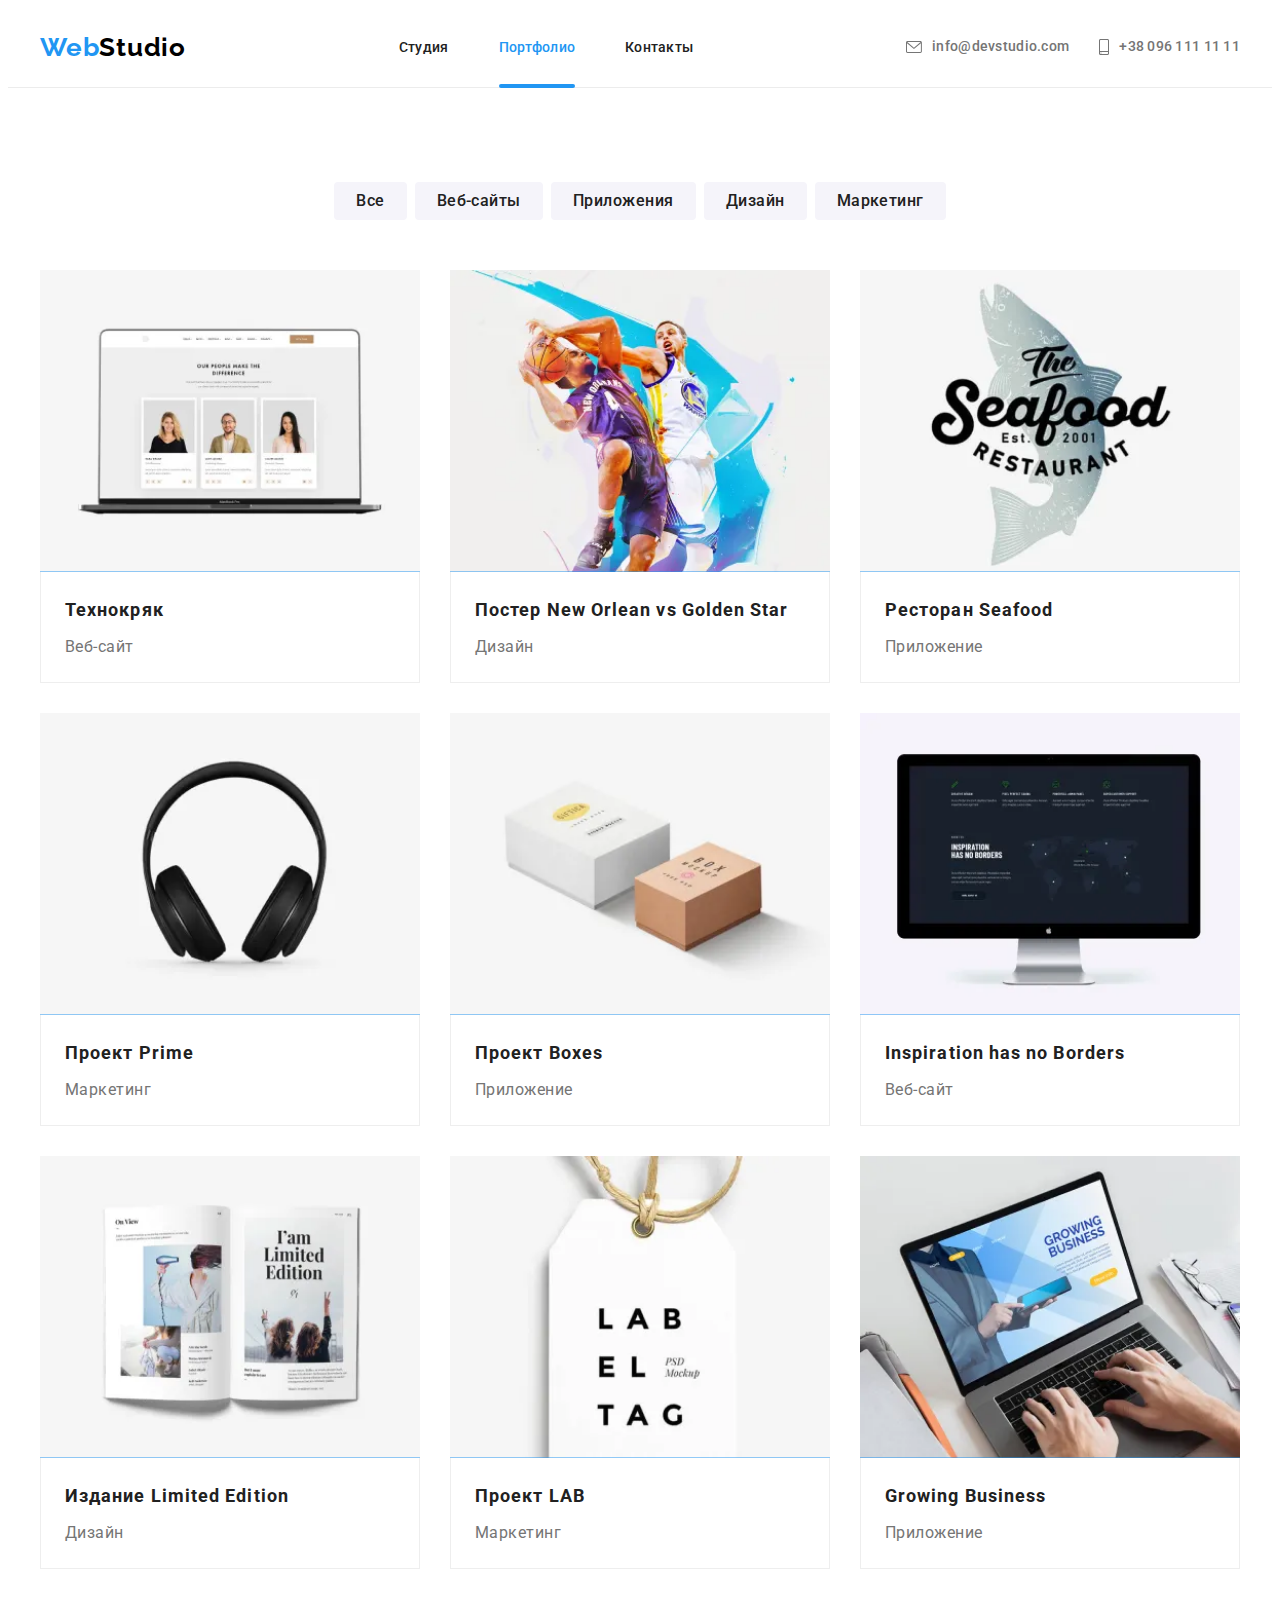
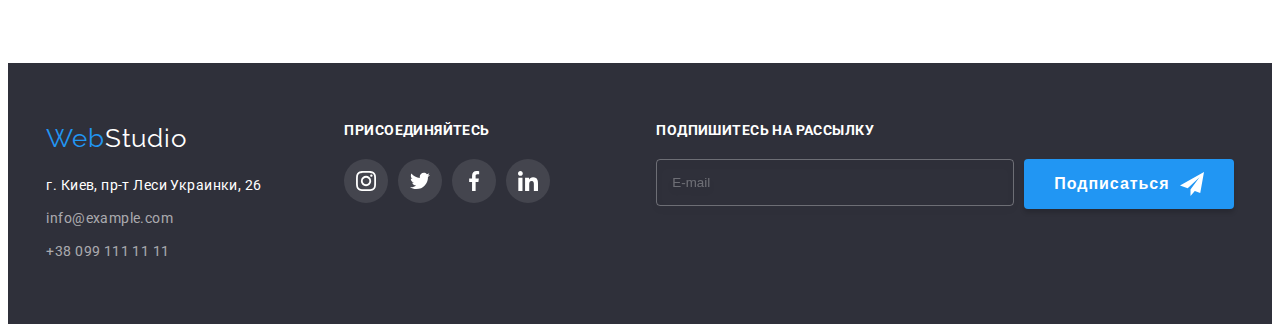
==== commit 39e26e3e: ":herb:" ====
--- a/portfolio.html
+++ b/portfolio.html
@@ -322,7 +322,12 @@
                       type="image/jpg"
                     />
 
-                    <img src="./images/gallerry-mobile/restaurant-m.jpg" width="450" height="294" />
+                    <img
+                      src="./images/gallerry-mobile/restaurant-m.jpg"
+                      alt="restaurant"
+                      width="450"
+                      height="294"
+                    />
                   </picture>
                   <div class="grid__text">
                     <p class="">
--- a/css/main.min.css
+++ b/css/main.min.css
@@ -1,4 +1,4 @@
-.visually-hidden{position:absolute;width:1px;height:1px;margin:-1px;border:0;padding:0;white-space:nowrap;-webkit-clip-path:inset(100%);clip-path:inset(100%);clip:rect(0 0 0 0);overflow:hidden}.backdrop,.grid__box,.grid__text{width:100%;height:100%}body{background-color:#fff;color:#757575;font-family:Roboto,sans-serif;font-weight:400}h1,h2,h3,p{margin:0}ul{list-style:none;padding:0;margin:0}img{display:block;max-width:100%;height:auto}a{text-decoration:none;cursor:pointer}button{cursor:pointer}.container{padding-right:15px;padding-left:15px;margin-right:auto;margin-left:auto}@media screen and (min-width: 480px){.container{width:480px}}@media screen and (min-width: 768px){.container{width:768px}}@media screen and (min-width: 1200px){.container{width:1200px}}.section{padding-top:60px;padding-bottom:60px}@media screen and (min-width: 1200px){.section{padding-top:94px;padding-bottom:94px}}.section__title{text-align:center;color:#212121}@media screen and (max-width: 767px){.section__title{font-weight:700;font-size:28px;line-height:1.18;letter-spacing:.03em;margin-bottom:30px}}@media screen and (min-width: 768px){.section__title{font-weight:700;font-size:28px;line-height:1.18;letter-spacing:.03em;margin-bottom:30px}}@media screen and (min-width: 1200px){.section__title{margin-bottom:50px;font-weight:700;font-size:36px;line-height:1.16;letter-spacing:.03em}}.page-header{position:relative;z-index:0;border-bottom:1px solid #ececec;padding:15px 0}@media screen and (min-width: 768px){.page-header{padding-top:20px;padding-bottom:20px}}@media screen and (min-width: 1200px){.page-header{padding-top:24px;padding-bottom:24px}}@media screen and (min-width: 768px){.page-header__container{display:-webkit-box;display:-ms-flexbox;display:flex;-webkit-box-align:center;-ms-flex-align:center;align-items:center;-webkit-box-pack:justify;-ms-flex-pack:justify;justify-content:space-between}}.page-header__nav{display:-webkit-box;display:-ms-flexbox;display:flex;-webkit-box-pack:justify;-ms-flex-pack:justify;justify-content:space-between;-webkit-box-align:center;-ms-flex-align:center;align-items:center}.nav{width:100%;height:100%}@media screen and (min-width: 768px){.site-nav{display:-webkit-box;display:-ms-flexbox;display:flex;margin-left:auto}}.site-nav__link{font-weight:500;font-size:14px;line-height:1.14;letter-spacing:.02em;color:#212121;-webkit-transition:color 250ms cubic-bezier(0.4, 0, 0.2, 1);transition:color 250ms cubic-bezier(0.4, 0, 0.2, 1)}.site-nav__link:hover,.site-nav__link:focus{color:#2196f3}@media screen and (max-width: 767px){.site-nav__link{font-weight:500;font-size:40px;line-height:1.18;letter-spacing:.02em;color:#212121}}@media screen and (min-width: 768px){.site-nav__link{line-height:1.14}}@media screen and (min-width: 1200px){.site-nav__link{font-weight:500;font-size:14px;line-height:1.14;letter-spacing:.02em}}.site-nav__link--active{color:#2196f3}@media screen and (max-width: 767px){.site-nav__link--active{font-weight:500;font-size:40px;line-height:1.18;letter-spacing:.02em}}@media screen and (min-width: 768px){.site-nav__link--active::after{display:block;position:relative;content:'';bottom:-27px;left:0;background-color:#2196f3;width:100%;height:4px;border-radius:2px;-webkit-transform:scale(1);transform:scale(1);-webkit-transition:-webkit-transform 250ms cubic-bezier(0.4, 0, 0.2, 1);transition:-webkit-transform 250ms cubic-bezier(0.4, 0, 0.2, 1);transition:transform 250ms cubic-bezier(0.4, 0, 0.2, 1);transition:transform 250ms cubic-bezier(0.4, 0, 0.2, 1), -webkit-transform 250ms cubic-bezier(0.4, 0, 0.2, 1)}}.site-nav__link--active:hover::after{-webkit-transform:scaleX(0.9);transform:scaleX(0.9)}@media screen and (max-width: 767px){.site-nav__item:not(:last-child){margin-bottom:32px}}@media screen and (min-width: 768px){.site-nav__item:not(:last-child){margin-right:50px}}.menu-button{position:relative;z-index:99;border:transparent;outline:transparent;background-color:transparent;-webkit-transition:fill 250ms cubic-bezier(0.4, 0, 0.2, 1);transition:fill 250ms cubic-bezier(0.4, 0, 0.2, 1)}@media screen and (min-width: 768px){.menu-button{display:none}}.menu-button .mobile-menu__open{opacity:1}.menu-button.is-open .mobile-menu__open{opacity:0}.menu-button .mobile-menu__close{opacity:0}.menu-button.is-open .mobile-menu__close{opacity:1}@media screen and (max-width: 767px){.menu-button:hover,.menu-button:focus{fill:#2196f3}}.mobile-menu__open{z-index:2}.mobile-menu__close{z-index:1}.menu-container{background-color:#fff;padding:20px;font-size:20px}@media screen and (max-width: 767px){.menu-container{-webkit-box-pack:justify;-ms-flex-pack:justify;justify-content:space-between;position:absolute;top:0;left:0;width:100vw;height:100vh;padding:48px 40px;display:-webkit-box;display:-ms-flexbox;display:flex;-webkit-box-orient:vertical;-webkit-box-direction:normal;-ms-flex-direction:column;flex-direction:column;opacity:0;-webkit-transform:translateX(100%);transform:translateX(100%);visibility:hidden;-webkit-transition:opacity 250ms cubic-bezier(0.4, 0, 0.2, 1),visibility 250ms cubic-bezier(0.4, 0, 0.2, 1),-webkit-transform 250ms cubic-bezier(0.4, 0, 0.2, 1);transition:opacity 250ms cubic-bezier(0.4, 0, 0.2, 1),visibility 250ms cubic-bezier(0.4, 0, 0.2, 1),-webkit-transform 250ms cubic-bezier(0.4, 0, 0.2, 1);transition:transform 250ms cubic-bezier(0.4, 0, 0.2, 1),opacity 250ms cubic-bezier(0.4, 0, 0.2, 1),visibility 250ms cubic-bezier(0.4, 0, 0.2, 1);transition:transform 250ms cubic-bezier(0.4, 0, 0.2, 1),opacity 250ms cubic-bezier(0.4, 0, 0.2, 1),visibility 250ms cubic-bezier(0.4, 0, 0.2, 1),-webkit-transform 250ms cubic-bezier(0.4, 0, 0.2, 1)}.menu-container.is-open{opacity:1;-webkit-transform:translateX(0);transform:translateX(0);visibility:visible}}@media screen and (min-width: 768px){.menu-container{display:-webkit-box;display:-ms-flexbox;display:flex;-webkit-box-pack:justify;-ms-flex-pack:justify;justify-content:space-between;-webkit-box-align:center;-ms-flex-align:center;align-items:center;-webkit-box-flex:1;-ms-flex-positive:1;flex-grow:1;padding:0}}.contacts{display:-webkit-box;display:-ms-flexbox;display:flex}@media screen and (max-width: 767px){.contacts{display:-webkit-inline-box;display:-ms-inline-flexbox;display:inline-flex;-ms-flex-wrap:wrap;flex-wrap:wrap;-webkit-box-orient:vertical;-webkit-box-direction:normal;-ms-flex-direction:column;flex-direction:column}}@media screen and (min-width: 768px){.contacts{-webkit-box-orient:vertical;-webkit-box-direction:normal;-ms-flex-direction:column;flex-direction:column;margin-left:auto}}@media screen and (min-width: 1200px){.contacts{-webkit-box-orient:initial;-webkit-box-direction:initial;-ms-flex-direction:initial;flex-direction:initial}}@media screen and (min-width: 1200px){.contacts__item:not(:last-child):not(:last-child){margin-right:30px}}@media screen and (max-width: 767px){.contacts__item:nth-child(1){-webkit-box-ordinal-group:3;-ms-flex-order:2;order:2}}@media screen and (max-width: 767px){.contacts__item:nth-child(2){-webkit-box-ordinal-group:2;-ms-flex-order:1;order:1}}.contacts__link{display:-webkit-box;display:-ms-flexbox;display:flex;-webkit-box-align:center;-ms-flex-align:center;align-items:center;font-weight:500;font-size:14px;line-height:1.4;letter-spacing:.02em;color:#757575;fill:#757575;margin-bottom:0;-webkit-transition:color 250ms cubic-bezier(0.4, 0, 0.2, 1),fill 250ms cubic-bezier(0.4, 0, 0.2, 1);transition:color 250ms cubic-bezier(0.4, 0, 0.2, 1),fill 250ms cubic-bezier(0.4, 0, 0.2, 1)}.contacts__link:hover,.contacts__link:focus{color:#2196f3;fill:#2196f3}@media screen and (max-width: 767px){.contacts__link{display:-webkit-inline-box;display:-ms-inline-flexbox;display:inline-flex;-ms-flex-wrap:wrap;flex-wrap:wrap}}@media screen and (min-width: 768px){.contacts__link{font-weight:500;font-size:12px;line-height:1.17;letter-spacing:.02em}}@media screen and (min-width: 1200px){.contacts__link{font-weight:500;font-size:14px;line-height:1.14;letter-spacing:.02em}}@media screen and (max-width: 767px){.contacts__link--tel{margin-bottom:32px;font-weight:500;font-size:32px;line-height:1.18;letter-spacing:.02em;color:#2196f3}}@media screen and (max-width: 767px){.contacts__link--mail{font-weight:500;font-size:24px;line-height:1.17;letter-spacing:.02em;color:#757575}}@media screen and (min-width: 768px){.contacts__link--mail{margin-bottom:10px}}@media screen and (min-width: 1200px){.contacts__link--mail{margin-bottom:0}}.contacts__logo{margin-right:10px}@media screen and (max-width: 767px){.contacts__logo{display:none}}@media screen and (max-width: 767px){.menu-social{display:-webkit-inline-box;display:-ms-inline-flexbox;display:inline-flex;-webkit-box-pack:center;-ms-flex-pack:center;justify-content:center}}@media screen and (min-width: 768px){.menu-social{display:none}}@media screen and (max-width: 767px){.menu-social__item:not(:last-child){border-right:1px solid rgba(33,33,33,0.2);padding-right:10px}}@media screen and (max-width: 767px){.menu-social__item:not(:first-child){padding-left:10px}}@media screen and (max-width: 767px){.menu-social__link{font-weight:500;font-size:18px;line-height:1.22;letter-spacing:0.02em;color:#2196f3}}.logo{color:#000;font-family:Raleway,sans-serif;font-weight:700;font-size:24px;line-height:1.17;letter-spacing:.03em}@media screen and (min-width: 768px){.logo{font-weight:700;font-size:24px;line-height:1.17;letter-spacing:.03em}}@media screen and (min-width: 1200px){.logo{font-weight:700;font-size:26px;line-height:1.19;letter-spacing:.03em}}.logo__icon{color:#2196f3}.hero{padding:118px 0;text-align:center;margin:0 auto;height:400px;background-color:#2f303a;background-repeat:no-repeat;background-position:center;background-size:cover}@media screen and (max-width: 767px){.hero{background-image:-webkit-gradient(linear, left top, right top, from(rgba(47,48,58,0.4)), to(rgba(47,48,58,0.4))),url("/images/hero/mobile-hero.jpg");background-image:linear-gradient(to right, rgba(47,48,58,0.4), rgba(47,48,58,0.4)),url("/images/hero/mobile-hero.jpg")}}@media (min-device-pixel-ratio: 2), (-webkit-min-device-pixel-ratio: 2), (min-resolution: 192dpi), (min-resolution: 2dppx){.hero{background-image:-webkit-gradient(linear, left top, right top, from(rgba(47,48,58,0.4)), to(rgba(47,48,58,0.4))),url("../images/hero/mobile-hero@2x.jpg");background-image:linear-gradient(to right, rgba(47,48,58,0.4), rgba(47,48,58,0.4)),url("../images/hero/mobile-hero@2x.jpg")}}@media screen and (min-width: 768px){.hero{background-image:-webkit-gradient(linear, left top, right top, from(rgba(47,48,58,0.4))),url("../images/hero/tablet-hero.jpg");background-image:linear-gradient(to right, rgba(47,48,58,0.4)),url("../images/hero/tablet-hero.jpg")}}@media screen and (min-width: 768px) and (min-device-pixel-ratio: 2), screen and (min-width: 768px) and (-webkit-min-device-pixel-ratio: 2), screen and (min-width: 768px) and (min-resolution: 192dpi), screen and (min-width: 768px) and (min-resolution: 2dppx){.hero{background-image:-webkit-gradient(linear, left top, right top, from(rgba(47,48,58,0.4)), to(rgba(47,48,58,0.4))),url("../images/hero/tablet-hero@2x.jpg");background-image:linear-gradient(to right, rgba(47,48,58,0.4), rgba(47,48,58,0.4)),url("../images/hero/tablet-hero@2x.jpg")}}@media screen and (min-width: 1200px){.hero{padding:200px 0;height:600px;background-image:-webkit-gradient(linear, left top, right top, from(rgba(47,48,58,0.4)), to(rgba(47,48,58,0.4))),url("../images/hero/desktop-hero.jpg");background-image:linear-gradient(to right, rgba(47,48,58,0.4), rgba(47,48,58,0.4)),url("../images/hero/desktop-hero.jpg")}}@media screen and (min-width: 1200px) and (min-device-pixel-ratio: 2), screen and (min-width: 1200px) and (-webkit-min-device-pixel-ratio: 2), screen and (min-width: 1200px) and (min-resolution: 192dpi), screen and (min-width: 1200px) and (min-resolution: 2dppx){.hero{background-image:-webkit-gradient(linear, left top, right top, from(rgba(47,48,58,0.4)), to(rgba(47,48,58,0.4))),url("../images/hero/desktop-hero@2x.jpg");background-image:linear-gradient(to right, rgba(47,48,58,0.4), rgba(47,48,58,0.4)),url("../images/hero/desktop-hero@2x.jpg")}}.hero__title{font-weight:900;font-size:26px;line-height:1.62;letter-spacing:.06em;text-align:center;text-transform:uppercase;margin-bottom:30px;color:#fff}@media screen and (min-width: 1200px){.hero__title{font-weight:900;font-size:44px;line-height:1.36;letter-spacing:.06em}}.hero__button{padding:10px 32px;min-width:200px;min-height:50px;-webkit-box-shadow:0px 4px 4px rgba(0,0,0,0.15);box-shadow:0px 4px 4px rgba(0,0,0,0.15);border-radius:4px;border:transparent;-webkit-box-align:center;-ms-flex-align:center;align-items:center;text-align:center;background-color:#2196f3;color:#fff;font-weight:700;font-size:16px;line-height:1.88;letter-spacing:.06em;-webkit-transition:background-color 250ms cubic-bezier(0.4, 0, 0.2, 1);transition:background-color 250ms cubic-bezier(0.4, 0, 0.2, 1)}.hero__button:hover,.hero__button:focus{background-color:#188ce8}.backdrop{visibility:visible;position:fixed;top:0;left:0;background-color:rgba(0,0,0,0.2);opacity:1;-webkit-transition:opacity 250ms cubic-bezier(0.4, 0, 0.2, 1),visibility 250ms cubic-bezier(0.4, 0, 0.2, 1);transition:opacity 250ms cubic-bezier(0.4, 0, 0.2, 1),visibility 250ms cubic-bezier(0.4, 0, 0.2, 1)}.backdrop.is-hidden{visibility:hidden;opacity:0;pointer-events:none}.modal-box{position:absolute;top:50%;left:50%;padding:40px;background-color:#fff;-webkit-box-shadow:0px 1px 3px rgba(0,0,0,0.12),0px 1px 1px rgba(0,0,0,0.14),0px 2px 1px rgba(0,0,0,0.2);box-shadow:0px 1px 3px rgba(0,0,0,0.12),0px 1px 1px rgba(0,0,0,0.14),0px 2px 1px rgba(0,0,0,0.2);border-radius:4px;-webkit-transform:translate(-50%, -50%) scale(1);transform:translate(-50%, -50%) scale(1);-webkit-transition:-webkit-transform 250ms cubic-bezier(0.4, 0, 0.2, 1);transition:-webkit-transform 250ms cubic-bezier(0.4, 0, 0.2, 1);transition:transform 250ms cubic-bezier(0.4, 0, 0.2, 1);transition:transform 250ms cubic-bezier(0.4, 0, 0.2, 1), -webkit-transform 250ms cubic-bezier(0.4, 0, 0.2, 1)}@media screen and (max-width: 767px){.modal-box{max-width:450px;width:100vw;max-height:609px;height:100vh}}@media screen and (min-width: 768px){.modal-box{width:450px;height:609px}}@media screen and (min-width: 1200px){.modal-box{width:528px;height:581px}}.backdrop.is-hidden .modal-box{-webkit-transform:translate(-50%, -50%) scale(0);transform:translate(-50%, -50%) scale(0)}.modal-box__btn{position:absolute;top:8px;right:8px;display:-webkit-box;display:-ms-flexbox;display:flex;-webkit-box-pack:center;-ms-flex-pack:center;justify-content:center;-webkit-box-align:center;-ms-flex-align:center;align-items:center;margin-left:auto;width:30px;height:30px;background-color:#fff;border:1px solid rgba(0,0,0,0.1);border-radius:50%}.modal-box__btn--close{fill:#000;-webkit-transition:fill 250ms cubic-bezier(0.4, 0, 0.2, 1);transition:fill 250ms cubic-bezier(0.4, 0, 0.2, 1)}.modal-box__btn--close:hover,.modal-box__btn--close:focus{fill:#2196f3}.modal-box__title{font-weight:700;font-size:20px;line-height:1.5;letter-spacing:.03em;color:#000;margin-bottom:12px;text-align:center}.modal-box__form{margin:0 auto;text-align:center}.modal-box__field{display:-webkit-box;display:-ms-flexbox;display:flex;-webkit-box-orient:vertical;-webkit-box-direction:normal;-ms-flex-direction:column;flex-direction:column;position:relative;margin-bottom:10px}.modal-box__label{margin-bottom:10px;text-align:start;font-weight:400;font-size:12px;line-height:1.17;letter-spacing:.01em;margin-bottom:4px;color:#757575}.modal-box__input{height:40px;padding:11px 12px 11px auto;border:1px solid rgba(33,33,33,0.2);-webkit-box-sizing:border-box;box-sizing:border-box;border-radius:4px;-webkit-transition:border-color 250ms transition-timing-function,+.visually-hidden{position:absolute;width:1px;height:1px;margin:-1px;border:0;padding:0;white-space:nowrap;-webkit-clip-path:inset(100%);clip-path:inset(100%);clip:rect(0 0 0 0);overflow:hidden}.backdrop{width:100%;height:100%}body{background-color:#fff;color:#757575;font-family:Roboto,sans-serif;font-weight:400}h1,h2,h3,p{margin:0}ul{list-style:none;padding:0;margin:0}img{display:block;max-width:100%;height:auto}a{text-decoration:none;cursor:pointer}button{cursor:pointer}.container{padding-right:15px;padding-left:15px;margin-right:auto;margin-left:auto}@media screen and (min-width: 480px){.container{width:480px}}@media screen and (min-width: 768px){.container{width:768px}}@media screen and (min-width: 1200px){.container{width:1200px}}.section{padding-top:60px;padding-bottom:60px}@media screen and (min-width: 1200px){.section{padding-top:94px;padding-bottom:94px}}.section__title{text-align:center;color:#212121}@media screen and (max-width: 767px){.section__title{font-weight:700;font-size:28px;line-height:1.18;letter-spacing:.03em;margin-bottom:30px}}@media screen and (min-width: 768px){.section__title{font-weight:700;font-size:28px;line-height:1.18;letter-spacing:.03em;margin-bottom:30px}}@media screen and (min-width: 1200px){.section__title{margin-bottom:50px;font-weight:700;font-size:36px;line-height:1.16;letter-spacing:.03em}}.page-header{position:relative;z-index:0;border-bottom:1px solid #ececec;padding:15px 0}@media screen and (min-width: 768px){.page-header{padding-top:20px;padding-bottom:20px}}@media screen and (min-width: 1200px){.page-header{padding-top:24px;padding-bottom:24px}}@media screen and (min-width: 768px){.page-header__container{display:-webkit-box;display:-ms-flexbox;display:flex;-webkit-box-align:center;-ms-flex-align:center;align-items:center;-webkit-box-pack:justify;-ms-flex-pack:justify;justify-content:space-between}}.page-header__nav{display:-webkit-box;display:-ms-flexbox;display:flex;-webkit-box-pack:justify;-ms-flex-pack:justify;justify-content:space-between;-webkit-box-align:center;-ms-flex-align:center;align-items:center}.nav{width:100%;height:100%}@media screen and (min-width: 768px){.site-nav{display:-webkit-box;display:-ms-flexbox;display:flex;margin-left:auto}}.site-nav__link{font-weight:500;font-size:14px;line-height:1.14;letter-spacing:.02em;color:#212121;-webkit-transition:color 250ms cubic-bezier(0.4, 0, 0.2, 1);transition:color 250ms cubic-bezier(0.4, 0, 0.2, 1)}.site-nav__link:hover,.site-nav__link:focus{color:#2196f3}@media screen and (max-width: 767px){.site-nav__link{font-weight:500;font-size:40px;line-height:1.18;letter-spacing:.02em;color:#212121}}@media screen and (min-width: 768px){.site-nav__link{line-height:1.14}}@media screen and (min-width: 1200px){.site-nav__link{font-weight:500;font-size:14px;line-height:1.14;letter-spacing:.02em}}.site-nav__link--active{color:#2196f3}@media screen and (max-width: 767px){.site-nav__link--active{font-weight:500;font-size:40px;line-height:1.18;letter-spacing:.02em}}@media screen and (min-width: 768px){.site-nav__link--active::after{display:block;position:relative;content:'';bottom:-27px;left:0;background-color:#2196f3;width:100%;height:4px;border-radius:2px;-webkit-transform:scale(1);transform:scale(1);-webkit-transition:-webkit-transform 250ms cubic-bezier(0.4, 0, 0.2, 1);transition:-webkit-transform 250ms cubic-bezier(0.4, 0, 0.2, 1);transition:transform 250ms cubic-bezier(0.4, 0, 0.2, 1);transition:transform 250ms cubic-bezier(0.4, 0, 0.2, 1), -webkit-transform 250ms cubic-bezier(0.4, 0, 0.2, 1)}}.site-nav__link--active:hover::after{-webkit-transform:scaleX(0.9);transform:scaleX(0.9)}@media screen and (max-width: 767px){.site-nav__item:not(:last-child){margin-bottom:32px}}@media screen and (min-width: 768px){.site-nav__item:not(:last-child){margin-right:50px}}.menu-button{position:relative;z-index:99;border:transparent;outline:transparent;background-color:transparent;-webkit-transition:fill 250ms cubic-bezier(0.4, 0, 0.2, 1);transition:fill 250ms cubic-bezier(0.4, 0, 0.2, 1)}@media screen and (min-width: 768px){.menu-button{display:none}}.menu-button .mobile-menu__open{opacity:1}.menu-button.is-open .mobile-menu__open{opacity:0}.menu-button .mobile-menu__close{opacity:0}.menu-button.is-open .mobile-menu__close{opacity:1}@media screen and (max-width: 767px){.menu-button:hover,.menu-button:focus{fill:#2196f3}}.mobile-menu__open{z-index:2}.mobile-menu__close{z-index:1}.menu-container{background-color:#fff;padding:20px;font-size:20px}@media screen and (max-width: 767px){.menu-container{-webkit-box-pack:justify;-ms-flex-pack:justify;justify-content:space-between;position:fixed;top:0;left:0;width:100vw;height:100vh;padding:48px 40px;display:-webkit-box;display:-ms-flexbox;display:flex;-webkit-box-orient:vertical;-webkit-box-direction:normal;-ms-flex-direction:column;flex-direction:column;opacity:0;-webkit-transform:translateX(100%);transform:translateX(100%);visibility:hidden;-webkit-transition:opacity 250ms cubic-bezier(0.4, 0, 0.2, 1),visibility 250ms cubic-bezier(0.4, 0, 0.2, 1),-webkit-transform 250ms cubic-bezier(0.4, 0, 0.2, 1);transition:opacity 250ms cubic-bezier(0.4, 0, 0.2, 1),visibility 250ms cubic-bezier(0.4, 0, 0.2, 1),-webkit-transform 250ms cubic-bezier(0.4, 0, 0.2, 1);transition:transform 250ms cubic-bezier(0.4, 0, 0.2, 1),opacity 250ms cubic-bezier(0.4, 0, 0.2, 1),visibility 250ms cubic-bezier(0.4, 0, 0.2, 1);transition:transform 250ms cubic-bezier(0.4, 0, 0.2, 1),opacity 250ms cubic-bezier(0.4, 0, 0.2, 1),visibility 250ms cubic-bezier(0.4, 0, 0.2, 1),-webkit-transform 250ms cubic-bezier(0.4, 0, 0.2, 1)}.menu-container.is-open{position:absolute;opacity:1;-webkit-transform:translateX(0);transform:translateX(0);visibility:visible}}@media screen and (min-width: 768px){.menu-container{display:-webkit-box;display:-ms-flexbox;display:flex;-webkit-box-pack:justify;-ms-flex-pack:justify;justify-content:space-between;-webkit-box-align:center;-ms-flex-align:center;align-items:center;-webkit-box-flex:1;-ms-flex-positive:1;flex-grow:1;padding:0}}.contacts{display:-webkit-box;display:-ms-flexbox;display:flex}@media screen and (max-width: 767px){.contacts{display:-webkit-inline-box;display:-ms-inline-flexbox;display:inline-flex;-ms-flex-wrap:wrap;flex-wrap:wrap;-webkit-box-orient:vertical;-webkit-box-direction:normal;-ms-flex-direction:column;flex-direction:column}}@media screen and (min-width: 768px){.contacts{-webkit-box-orient:vertical;-webkit-box-direction:normal;-ms-flex-direction:column;flex-direction:column;margin-left:auto}}@media screen and (min-width: 1200px){.contacts{-webkit-box-orient:initial;-webkit-box-direction:initial;-ms-flex-direction:initial;flex-direction:initial}}@media screen and (min-width: 1200px){.contacts__item:not(:last-child):not(:last-child){margin-right:30px}}@media screen and (max-width: 767px){.contacts__item:nth-child(1){-webkit-box-ordinal-group:3;-ms-flex-order:2;order:2}}@media screen and (max-width: 767px){.contacts__item:nth-child(2){-webkit-box-ordinal-group:2;-ms-flex-order:1;order:1}}.contacts__link{display:-webkit-box;display:-ms-flexbox;display:flex;-webkit-box-align:center;-ms-flex-align:center;align-items:center;font-weight:500;font-size:14px;line-height:1.4;letter-spacing:.02em;color:#757575;fill:#757575;margin-bottom:0;-webkit-transition:color 250ms cubic-bezier(0.4, 0, 0.2, 1),fill 250ms cubic-bezier(0.4, 0, 0.2, 1);transition:color 250ms cubic-bezier(0.4, 0, 0.2, 1),fill 250ms cubic-bezier(0.4, 0, 0.2, 1)}.contacts__link:hover,.contacts__link:focus{color:#2196f3;fill:#2196f3}@media screen and (max-width: 767px){.contacts__link{display:-webkit-inline-box;display:-ms-inline-flexbox;display:inline-flex;-ms-flex-wrap:wrap;flex-wrap:wrap}}@media screen and (min-width: 768px){.contacts__link{font-weight:500;font-size:12px;line-height:1.17;letter-spacing:.02em}}@media screen and (min-width: 1200px){.contacts__link{font-weight:500;font-size:14px;line-height:1.14;letter-spacing:.02em}}@media screen and (max-width: 767px){.contacts__link--tel{margin-bottom:32px;font-weight:500;font-size:32px;line-height:1.18;letter-spacing:.02em;color:#2196f3}}@media screen and (max-width: 767px){.contacts__link--mail{font-weight:500;font-size:24px;line-height:1.17;letter-spacing:.02em;color:#757575}}@media screen and (min-width: 768px){.contacts__link--mail{margin-bottom:10px}}@media screen and (min-width: 1200px){.contacts__link--mail{margin-bottom:0}}.contacts__logo{margin-right:10px}@media screen and (max-width: 767px){.contacts__logo{display:none}}@media screen and (max-width: 767px){.menu-social{display:-webkit-inline-box;display:-ms-inline-flexbox;display:inline-flex;-webkit-box-pack:center;-ms-flex-pack:center;justify-content:center}}@media screen and (min-width: 768px){.menu-social{display:none}}@media screen and (max-width: 767px){.menu-social__item:not(:last-child){border-right:1px solid rgba(33,33,33,0.2);padding-right:10px}}@media screen and (max-width: 767px){.menu-social__item:not(:first-child){padding-left:10px}}@media screen and (max-width: 767px){.menu-social__link{font-weight:500;font-size:18px;line-height:1.22;letter-spacing:0.02em;color:#2196f3}}.logo{color:#000;font-family:Raleway,sans-serif;font-weight:700;font-size:24px;line-height:1.17;letter-spacing:.03em}@media screen and (min-width: 768px){.logo{font-weight:700;font-size:24px;line-height:1.17;letter-spacing:.03em}}@media screen and (min-width: 1200px){.logo{font-weight:700;font-size:26px;line-height:1.19;letter-spacing:.03em}}.logo__icon{color:#2196f3}.hero{padding:118px 0;text-align:center;margin:0 auto;height:400px;background-color:#2f303a;background-repeat:no-repeat;background-position:center;background-size:cover}@media screen and (max-width: 767px){.hero{background-image:-webkit-gradient(linear, left top, right top, from(rgba(47,48,58,0.4)), to(rgba(47,48,58,0.4))),url("/images/hero/mobile-hero.jpg");background-image:linear-gradient(to right, rgba(47,48,58,0.4), rgba(47,48,58,0.4)),url("/images/hero/mobile-hero.jpg")}}@media (min-device-pixel-ratio: 2), (-webkit-min-device-pixel-ratio: 2), (min-resolution: 192dpi), (min-resolution: 2dppx){.hero{background-image:-webkit-gradient(linear, left top, right top, from(rgba(47,48,58,0.4)), to(rgba(47,48,58,0.4))),url("../images/hero/mobile-hero@2x.jpg");background-image:linear-gradient(to right, rgba(47,48,58,0.4), rgba(47,48,58,0.4)),url("../images/hero/mobile-hero@2x.jpg")}}@media screen and (min-width: 768px){.hero{background-image:-webkit-gradient(linear, left top, right top, from(rgba(47,48,58,0.4))),url("../images/hero/tablet-hero.jpg");background-image:linear-gradient(to right, rgba(47,48,58,0.4)),url("../images/hero/tablet-hero.jpg")}}@media screen and (min-width: 768px) and (min-device-pixel-ratio: 2), screen and (min-width: 768px) and (-webkit-min-device-pixel-ratio: 2), screen and (min-width: 768px) and (min-resolution: 192dpi), screen and (min-width: 768px) and (min-resolution: 2dppx){.hero{background-image:-webkit-gradient(linear, left top, right top, from(rgba(47,48,58,0.4)), to(rgba(47,48,58,0.4))),url("../images/hero/tablet-hero@2x.jpg");background-image:linear-gradient(to right, rgba(47,48,58,0.4), rgba(47,48,58,0.4)),url("../images/hero/tablet-hero@2x.jpg")}}@media screen and (min-width: 1200px){.hero{padding:200px 0;height:600px;background-image:-webkit-gradient(linear, left top, right top, from(rgba(47,48,58,0.4)), to(rgba(47,48,58,0.4))),url("../images/hero/desktop-hero.jpg");background-image:linear-gradient(to right, rgba(47,48,58,0.4), rgba(47,48,58,0.4)),url("../images/hero/desktop-hero.jpg")}}@media screen and (min-width: 1200px) and (min-device-pixel-ratio: 2), screen and (min-width: 1200px) and (-webkit-min-device-pixel-ratio: 2), screen and (min-width: 1200px) and (min-resolution: 192dpi), screen and (min-width: 1200px) and (min-resolution: 2dppx){.hero{background-image:-webkit-gradient(linear, left top, right top, from(rgba(47,48,58,0.4)), to(rgba(47,48,58,0.4))),url("../images/hero/desktop-hero@2x.jpg");background-image:linear-gradient(to right, rgba(47,48,58,0.4), rgba(47,48,58,0.4)),url("../images/hero/desktop-hero@2x.jpg")}}.hero__title{font-weight:900;font-size:26px;line-height:1.62;letter-spacing:.06em;text-align:center;text-transform:uppercase;margin-bottom:30px;color:#fff}@media screen and (min-width: 1200px){.hero__title{font-weight:900;font-size:44px;line-height:1.36;letter-spacing:.06em}}.hero__button{padding:10px 32px;min-width:200px;min-height:50px;-webkit-box-shadow:0px 4px 4px rgba(0,0,0,0.15);box-shadow:0px 4px 4px rgba(0,0,0,0.15);border-radius:4px;border:transparent;-webkit-box-align:center;-ms-flex-align:center;align-items:center;text-align:center;background-color:#2196f3;color:#fff;font-weight:700;font-size:16px;line-height:1.88;letter-spacing:.06em;-webkit-transition:background-color 250ms cubic-bezier(0.4, 0, 0.2, 1);transition:background-color 250ms cubic-bezier(0.4, 0, 0.2, 1)}.hero__button:hover,.hero__button:focus{background-color:#188ce8}.backdrop{visibility:visible;position:fixed;top:0;left:0;background-color:rgba(0,0,0,0.2);opacity:1;-webkit-transition:opacity 250ms cubic-bezier(0.4, 0, 0.2, 1),visibility 250ms cubic-bezier(0.4, 0, 0.2, 1);transition:opacity 250ms cubic-bezier(0.4, 0, 0.2, 1),visibility 250ms cubic-bezier(0.4, 0, 0.2, 1)}.backdrop.is-hidden{visibility:hidden;opacity:0;pointer-events:none}.modal-box{position:absolute;top:50%;left:50%;padding:40px;background-color:#fff;-webkit-box-shadow:0px 1px 3px rgba(0,0,0,0.12),0px 1px 1px rgba(0,0,0,0.14),0px 2px 1px rgba(0,0,0,0.2);box-shadow:0px 1px 3px rgba(0,0,0,0.12),0px 1px 1px rgba(0,0,0,0.14),0px 2px 1px rgba(0,0,0,0.2);border-radius:4px;-webkit-transform:translate(-50%, -50%) scale(1);transform:translate(-50%, -50%) scale(1);-webkit-transition:-webkit-transform 250ms cubic-bezier(0.4, 0, 0.2, 1);transition:-webkit-transform 250ms cubic-bezier(0.4, 0, 0.2, 1);transition:transform 250ms cubic-bezier(0.4, 0, 0.2, 1);transition:transform 250ms cubic-bezier(0.4, 0, 0.2, 1), -webkit-transform 250ms cubic-bezier(0.4, 0, 0.2, 1)}@media screen and (max-width: 767px){.modal-box{max-width:450px;width:100vw;max-height:609px;height:100vh}}@media screen and (min-width: 768px){.modal-box{width:450px;height:609px}}@media screen and (min-width: 1200px){.modal-box{width:528px;height:581px}}.backdrop.is-hidden .modal-box{-webkit-transform:translate(-50%, -50%) scale(0);transform:translate(-50%, -50%) scale(0)}.modal-box__btn{position:absolute;top:8px;right:8px;display:-webkit-box;display:-ms-flexbox;display:flex;-webkit-box-pack:center;-ms-flex-pack:center;justify-content:center;-webkit-box-align:center;-ms-flex-align:center;align-items:center;margin-left:auto;width:30px;height:30px;background-color:#fff;border:1px solid rgba(0,0,0,0.1);border-radius:50%}.modal-box__btn--close{fill:#000;-webkit-transition:fill 250ms cubic-bezier(0.4, 0, 0.2, 1);transition:fill 250ms cubic-bezier(0.4, 0, 0.2, 1)}.modal-box__btn--close:hover,.modal-box__btn--close:focus{fill:#2196f3}.modal-box__title{font-weight:700;font-size:20px;line-height:1.5;letter-spacing:.03em;color:#000;margin-bottom:12px;text-align:center}.modal-box__form{margin:0 auto;text-align:center}.modal-box__field{display:-webkit-box;display:-ms-flexbox;display:flex;-webkit-box-orient:vertical;-webkit-box-direction:normal;-ms-flex-direction:column;flex-direction:column;position:relative;margin-bottom:10px}.modal-box__label{margin-bottom:10px;text-align:start;font-weight:400;font-size:12px;line-height:1.17;letter-spacing:.01em;margin-bottom:4px;color:#757575}.modal-box__input{height:40px;padding:11px 12px 11px auto;border:1px solid rgba(33,33,33,0.2);-webkit-box-sizing:border-box;box-sizing:border-box;border-radius:4px;-webkit-transition:border-color 250ms transition-timing-function,  outline 250ms transition-timing-function;transition:border-color 250ms transition-timing-function,- outline 250ms transition-timing-function}.modal-box__input:focus,.modal-box__input:focus+.modal-box__icon{fill:#2196f3;border-color:#2196f3;outline:none}.modal-box__icon{position:absolute;top:50%;left:12px;fill:#212121;-webkit-transition:fill 250ms cubic-bezier(0.4, 0, 0.2, 1);transition:fill 250ms cubic-bezier(0.4, 0, 0.2, 1)}.textarea{display:-webkit-box;display:-ms-flexbox;display:flex;-webkit-box-orient:vertical;-webkit-box-direction:normal;-ms-flex-direction:column;flex-direction:column;position:relative;margin-bottom:20px}.textarea__field{padding:12px 16px;border:1px solid rgba(33,33,33,0.2);-webkit-box-sizing:border-box;box-sizing:border-box;border-radius:4px;resize:none;-webkit-transition:border-color 250ms cubic-bezier(0.4, 0, 0.2, 1),outline 250ms cubic-bezier(0.4, 0, 0.2, 1);transition:border-color 250ms cubic-bezier(0.4, 0, 0.2, 1),outline 250ms cubic-bezier(0.4, 0, 0.2, 1)}.textarea__field:focus{border-color:#2196f3;outline:none}.textarea__field::-webkit-input-placeholder{font-size:12px;line-height:1.14;letter-spacing:0.01em;color:rgba(117,117,117,0.5);-webkit-transition:color 250ms transition-timing-function;transition:color 250ms transition-timing-function}.textarea__field:-ms-input-placeholder{font-size:12px;line-height:1.14;letter-spacing:0.01em;color:rgba(117,117,117,0.5);-webkit-transition:color 250ms transition-timing-function;transition:color 250ms transition-timing-function}.textarea__field::-ms-input-placeholder{font-size:12px;line-height:1.14;letter-spacing:0.01em;color:rgba(117,117,117,0.5);-webkit-transition:color 250ms transition-timing-function;transition:color 250ms transition-timing-function}.textarea__field::placeholder{font-size:12px;line-height:1.14;letter-spacing:0.01em;color:rgba(117,117,117,0.5);-webkit-transition:color 250ms transition-timing-function;transition:color 250ms transition-timing-function}.textarea__field::-webkit-input-placeholder:focus::-webkit-input-placeholder{color:#2196f3}.textarea__field:-ms-input-placeholder:focus:-ms-input-placeholder{color:#2196f3}.textarea__field::-ms-input-placeholder:focus::-ms-input-placeholder{color:#2196f3}.textarea__field::placeholder:focus::placeholder{color:#2196f3}.modal-policy{display:-webkit-box;display:-ms-flexbox;display:flex;-webkit-box-pack:center;-ms-flex-pack:center;justify-content:center;margin-bottom:30px;padding:0}.modal-policy__label{display:-webkit-inline-box;display:-ms-inline-flexbox;display:inline-flex;-webkit-box-align:center;-ms-flex-align:center;align-items:center}.modal-policy__check{display:inline-block;margin-right:8px;width:16px;height:15px;border:2px solid #212121;border-radius:2px;-webkit-transform:scale(0.9);transform:scale(0.9);-webkit-transition:background-color 250ms cubic-bezier(0.4, 0, 0.2, 1),border-color 250ms cubic-bezier(0.4, 0, 0.2, 1),-webkit-transform 250ms cubic-bezier(0.4, 0, 0.2, 1);transition:background-color 250ms cubic-bezier(0.4, 0, 0.2, 1),border-color 250ms cubic-bezier(0.4, 0, 0.2, 1),-webkit-transform 250ms cubic-bezier(0.4, 0, 0.2, 1);transition:transform 250ms cubic-bezier(0.4, 0, 0.2, 1),background-color 250ms cubic-bezier(0.4, 0, 0.2, 1),border-color 250ms cubic-bezier(0.4, 0, 0.2, 1);transition:transform 250ms cubic-bezier(0.4, 0, 0.2, 1),background-color 250ms cubic-bezier(0.4, 0, 0.2, 1),border-color 250ms cubic-bezier(0.4, 0, 0.2, 1),-webkit-transform 250ms cubic-bezier(0.4, 0, 0.2, 1)}.modal-policy__input:checked+.modal-policy__check{background-color:#2196f3;border-color:#2196f3;background-image:url(../images/icon-check.svg);background-size:contain;background-origin:border-box;-webkit-transform:scale(1);transform:scale(1)}.modal-policy__text{font-weight:400;font-size:12px;line-height:1.17;letter-spacing:.03em;color:#757575}@media screen and (min-width: 1200px){.modal-policy__text{font-weight:400;font-size:14px;line-height:1.71;letter-spacing:.03em}}.modal-policy__agreement{position:relative;text-decoration:none;color:#2196f3;font-weight:400;font-size:12px;line-height:1.17;letter-spacing:.03em}@media screen and (min-width: 1200px){.modal-policy__agreement{font-weight:400;font-size:14px;line-height:1.71;letter-spacing:.03em}}.modal-policy__agreement::after{position:absolute;content:'';top:14.5px;left:0;width:100%;height:1px;background-color:#2196f3}.modal__submit{min-width:200px;height:50px;padding:10px 55px;background-color:#2196f3;-webkit-box-shadow:0px 4px 4px rgba(0,0,0,0.15);box-shadow:0px 4px 4px rgba(0,0,0,0.15);border-radius:4px;border-style:none;font-weight:700;font-size:16px;line-height:1.88;letter-spacing:.06em;-webkit-box-align:center;-ms-flex-align:center;align-items:center;text-align:center;color:#fff;-webkit-transition:background-color 250ms cubic-bezier(0.4, 0, 0.2, 1);transition:background-color 250ms cubic-bezier(0.4, 0, 0.2, 1)}.modal__submit:hover,.modal__submit:focus{background-color:#188ce8}.feature{display:-webkit-box;display:-ms-flexbox;display:flex;-ms-flex-wrap:wrap;flex-wrap:wrap}.feature__item{margin-bottom:30px}.feature__item:last-child{margin-bottom:0}@media screen and (min-width: 768px){.feature__item{-ms-flex-preferred-size:calc((100% - 30px) / 2);flex-basis:calc((100% - 30px) / 2)}}@media screen and (min-width: 1200px){.feature__item{margin-right:30px;margin-bottom:0;-ms-flex-preferred-size:calc((100% - 90px) / 4);flex-basis:calc((100% - 90px) / 4)}.feature__item:last-child{margin-right:0}}@media screen and (min-width: 768px) and (max-width: 1199px){.feature__item:nth-child(2n+1){margin-right:30px}}@media screen and (min-width: 768px) and (max-width: 1199px){.feature__item:nth-child(3){margin-bottom:0}}@media screen and (min-width: 768px) and (max-width: 1199px){.feature__item:nth-child(4){margin-bottom:0}}.feature__box{display:-webkit-box;display:-ms-flexbox;display:flex;-webkit-box-pack:center;-ms-flex-pack:center;justify-content:center;-webkit-box-align:center;-ms-flex-align:center;align-items:center;margin-bottom:30px;background-color:#f5f4fa;height:120px}.feature__title{text-align:center;font-weight:700;font-size:14px;line-height:1.14;letter-spacing:.03em;text-transform:uppercase;color:#212121;margin-bottom:10px;margin-top:0;text-transform:uppercase}@media screen and (min-width: 768px){.feature__title{text-align:start}}@media screen and (min-width: 1200px){.feature__title{color:#212121}}.feature__text{font-weight:400;font-size:14px;line-height:1.71;letter-spacing:.03em;color:#757575}.section--padding-top{padding-top:0}@media screen and (max-width: 1199px){.section--padding-top{display:none}}.work{display:-webkit-box;display:-ms-flexbox;display:flex;-ms-flex-wrap:wrap;flex-wrap:wrap}.work__item:not(:last-child){margin-right:30px}.work__thumb{position:relative}.work__text{display:-webkit-box;display:-ms-flexbox;display:flex;-webkit-box-pack:center;-ms-flex-pack:center;justify-content:center;-webkit-box-align:center;-ms-flex-align:center;align-items:center;position:absolute;bottom:0;left:0;width:100%;height:70px;text-align:center;font-weight:700;font-size:14px;line-height:1.14;letter-spacing:0.03em;text-transform:uppercase;color:#fff;background-color:rgba(47,48,58,0.8)}.section--other-bgc{background-color:#f5f4fa}@media screen and (min-width: 768px){.comand{display:-webkit-box;display:-ms-flexbox;display:flex;-ms-flex-wrap:wrap;flex-wrap:wrap}}.comand__items{background-color:#fff;-webkit-box-shadow:0px 1px 3px rgba(0,0,0,0.12),0px 1px 1px rgba(0,0,0,0.14),0px 2px 1px rgba(0,0,0,0.2);box-shadow:0px 1px 3px rgba(0,0,0,0.12),0px 1px 1px rgba(0,0,0,0.14),0px 2px 1px rgba(0,0,0,0.2);border-radius:0px 0px 4px 4px}@media screen and (max-width: 767px){.comand__items{margin-bottom:30px}.comand__items:last-child{margin-bottom:0}}@media screen and (min-width: 768px) and (max-width: 1199px){.comand__items{width:calc((100% - 30px) / 2)}.comand__items:not(:nth-child(2n)){margin-right:30px}.comand__items:not(:nth-last-child(-n+2)){margin-bottom:30px}}@media screen and (min-width: 1200px){.comand__items{width:calc((100% - 3 * 30px) / 4)}.comand__items:not(:last-child){margin-right:30px}}.avatar{padding-bottom:24px;padding-top:30px}@media screen and (min-width: 1200px){.avatar{padding:30px 32px}}.avatar__title{font-weight:500;font-size:16px;line-height:1.19;letter-spacing:.03em;text-align:center;margin-bottom:10px;color:#212121}.avatar__text{text-align:center;margin-bottom:16px;font-weight:400;font-size:16px;line-height:1.19;letter-spacing:.03em}.comand-social{display:-webkit-box;display:-ms-flexbox;display:flex;-webkit-box-align:center;-ms-flex-align:center;align-items:center;-webkit-box-pack:center;-ms-flex-pack:center;justify-content:center;padding:0;margin:0}.comand-social__item:not(:last-child){margin-right:10px}.comand-social__link{display:-webkit-box;display:-ms-flexbox;display:flex;-webkit-box-pack:center;-ms-flex-pack:center;justify-content:center;-webkit-box-align:center;-ms-flex-align:center;align-items:center;width:44px;height:44px;border-radius:50%;color:#afb1b8;-webkit-transition:background-color 250ms cubic-bezier(0.4, 0, 0.2, 1),color 250ms cubic-bezier(0.4, 0, 0.2, 1);transition:background-color 250ms cubic-bezier(0.4, 0, 0.2, 1),color 250ms cubic-bezier(0.4, 0, 0.2, 1)}.comand-social__link:hover,.comand-social__link:focus{background-color:#2196f3;color:#fff}.comand-social__icon{fill:currentColor}.section--text-align{text-align:center}.clients{display:-webkit-box;display:-ms-flexbox;display:flex;-ms-flex-wrap:wrap;flex-wrap:wrap;padding:0;margin-left:-30px;margin-top:-30px}@media screen and (max-width: 767px){.clients__item{-ms-flex-preferred-size:calc((100% - 60px) / 2);flex-basis:calc((100% - 60px) / 2);margin-left:30px;margin-top:30px}}@media screen and (min-width: 768px) and (max-width: 1199px){.clients__item{-ms-flex-preferred-size:calc((100% - 90px) / 3);flex-basis:calc((100% - 90px) / 3);margin-left:30px;margin-top:30px}}@media screen and (min-width: 1200px){.clients__item{-ms-flex-preferred-size:calc((100% - 180px) / 6);flex-basis:calc((100% - 180px) / 6);margin-left:30px;margin-top:30px}}.clients__link{display:-webkit-box;display:-ms-flexbox;display:flex;-webkit-box-pack:center;-ms-flex-pack:center;justify-content:center;-webkit-box-align:center;-ms-flex-align:center;align-items:center;height:92px;border:1px solid #afb1b8;border-radius:4px;color:#afb1b8;-webkit-transition:color 250ms cubic-bezier(0.4, 0, 0.2, 1),border 250ms cubic-bezier(0.4, 0, 0.2, 1);transition:color 250ms cubic-bezier(0.4, 0, 0.2, 1),border 250ms cubic-bezier(0.4, 0, 0.2, 1)}.clients__link:hover,.clients__link:focus{color:#2196f3;border:1px solid #2196f3}.clients__img{fill:currentColor}.page-footer{padding:60px 0;background-color:#2f303a}@media screen and (min-width: 1200px){.page-footer{-webkit-box-align:baseline;-ms-flex-align:baseline;align-items:baseline;display:-webkit-box;display:-ms-flexbox;display:flex}}.page-footer--bgc{text-align:center}@media screen and (min-width: 768px){.page-footer--bgc{display:-webkit-box;display:-ms-flexbox;display:flex;-ms-flex-wrap:wrap;flex-wrap:wrap;-webkit-box-pack:center;-ms-flex-pack:center;justify-content:center}}@media screen and (max-width: 767px){.wrapper{margin-bottom:60px}}@media screen and (min-width: 768px) and (max-width: 1199px){.wrapper{margin-right:165px;margin-bottom:50px}}@media screen and (min-width: 1200px){.wrapper{margin-right:70px;text-align:start}}.wrapper__logo{display:inline-block;margin-bottom:20px;color:#fff;font-family:Raleway,sans-serif;font-weight:400;font-size:26px;line-height:1.19;letter-spacing:.03em}.wrapper__icon{color:#2196f3}.addres__items{margin-bottom:9px}.addres__items:last-child{margin-bottom:0px}.addres__link{font-style:normal;color:#fff;background-color:#2f303a;font-weight:400;font-size:14px;line-height:1.71;letter-spacing:.03em}.addres__contacts{font-style:normal;color:rgba(255,255,255,0.6);background-color:#2f303a;font-weight:400;font-size:14px;line-height:1.71;letter-spacing:.03em;-webkit-transition:color 250ms cubic-bezier(0.4, 0, 0.2, 1);transition:color 250ms cubic-bezier(0.4, 0, 0.2, 1)}.addres__contacts:hover,.addres__contacts:focus{color:#2196f3}.accede{margin-bottom:60px}@media screen and (min-width: 1200px){.accede{margin-right:93px}}.accede__title{font-weight:700;font-size:14px;line-height:1.14;letter-spacing:.03em;text-transform:uppercase;color:#fff;margin-bottom:20px}@media screen and (min-width: 1200px){.accede__title{margin-bottom:20px;text-align:start}}.social{display:-webkit-box;display:-ms-flexbox;display:flex;-webkit-box-pack:center;-ms-flex-pack:center;justify-content:center;padding:0;margin:0}.social__item:not(:last-child){margin-right:10px}.social__link{display:-webkit-box;display:-ms-flexbox;display:flex;-webkit-box-pack:center;-ms-flex-pack:center;justify-content:center;-webkit-box-align:center;-ms-flex-align:center;align-items:center;width:44px;height:44px;border-radius:50%;background-color:rgba(255,255,255,0.1);color:#fff;-webkit-transition:background-color 250ms cubic-bezier(0.4, 0, 0.2, 1);transition:background-color 250ms cubic-bezier(0.4, 0, 0.2, 1)}.social__link:hover,.social__link:focus{background-color:#2196f3}.social__logo{fill:currentColor}.subscribe__title{margin-bottom:20px;font-weight:700;font-size:14px;line-height:1.14;letter-spacing:.03em;text-transform:uppercase;color:#fff}@media screen and (min-width: 1200px){.subscribe__title{text-align:start}}@media screen and (min-width: 1200px){.form--position{position:relative;display:-webkit-box;display:-ms-flexbox;display:flex;margin:0 auto}}.form__field{display:-webkit-box;display:-ms-flexbox;display:flex;-webkit-box-orient:vertical;-webkit-box-direction:normal;-ms-flex-direction:column;flex-direction:column;margin-bottom:20px}@media screen and (min-width: 768px) and (max-width: 1199px){.form__field{width:450px}}@media screen and (min-width: 1200px){.form__field{position:relative;display:-webkit-box;display:-ms-flexbox;display:flex;-webkit-box-orient:vertical;-webkit-box-direction:normal;-ms-flex-direction:column;flex-direction:column;width:358px;height:50px;margin-right:10px}}.form__input{margin:0;padding:15px;background-color:inherit;color:#fff;border:1px solid rgba(255,255,255,0.3);-webkit-box-sizing:border-box;box-sizing:border-box;-webkit-filter:drop-shadow(0px 4px 4px rgba(0,0,0,0.15));filter:drop-shadow(0px 4px 4px rgba(0,0,0,0.15));border-radius:4px;-webkit-transition:border-color 250ms cubic-bezier(0.4, 0, 0.2, 1),outline 250ms cubic-bezier(0.4, 0, 0.2, 1);transition:border-color 250ms cubic-bezier(0.4, 0, 0.2, 1),outline 250ms cubic-bezier(0.4, 0, 0.2, 1)}.form__input:hover,.form__input:focus{border-color:rgba(255,255,255,0.5);outline:none}.form__input::-webkit-input-placeholder{color:rgba(255,255,255,0.3);-webkit-transition:color 250ms cubic-bezier(0.4, 0, 0.2, 1);transition:color 250ms cubic-bezier(0.4, 0, 0.2, 1)}.form__input:-ms-input-placeholder{color:rgba(255,255,255,0.3);-webkit-transition:color 250ms cubic-bezier(0.4, 0, 0.2, 1);transition:color 250ms cubic-bezier(0.4, 0, 0.2, 1)}.form__input::-ms-input-placeholder{color:rgba(255,255,255,0.3);-webkit-transition:color 250ms cubic-bezier(0.4, 0, 0.2, 1);transition:color 250ms cubic-bezier(0.4, 0, 0.2, 1)}.form__input::placeholder{color:rgba(255,255,255,0.3);-webkit-transition:color 250ms cubic-bezier(0.4, 0, 0.2, 1);transition:color 250ms cubic-bezier(0.4, 0, 0.2, 1)}.form__input:hover::-webkit-input-placeholder,.form__input:focus::-webkit-input-placeholder{color:rgba(255,255,255,0.5)}.form__input:hover:-ms-input-placeholder,.form__input:focus:-ms-input-placeholder{color:rgba(255,255,255,0.5)}.form__input:hover::-ms-input-placeholder,.form__input:focus::-ms-input-placeholder{color:rgba(255,255,255,0.5)}.form__input:hover::placeholder,.form__input:focus::placeholder{color:rgba(255,255,255,0.5)}.form__btn{display:-webkit-box;display:-ms-flexbox;display:flex;-webkit-box-pack:center;-ms-flex-pack:center;justify-content:center;-webkit-box-align:center;-ms-flex-align:center;align-items:center;text-align:inherit;padding:10px 30px;min-width:200px;height:50px;font-weight:700;font-size:16px;line-height:1.88;letter-spacing:.06em;background-color:#2196f3;color:#fff;-webkit-box-shadow:0px 4px 4px rgba(0,0,0,0.15);box-shadow:0px 4px 4px rgba(0,0,0,0.15);border-radius:4px;border-style:none;-webkit-transition:background-color 250ms cubic-bezier(0.4, 0, 0.2, 1);transition:background-color 250ms cubic-bezier(0.4, 0, 0.2, 1)}@media screen and (max-width: 767px){.form__btn{margin:0 auto}}@media screen and (min-width: 768px) and (max-width: 1199px){.form__btn{margin:0 auto}}.form__btn:hover,.form__btn:focus{background-color:#188ce8}.form-btn__icon{fill:#fff;margin-left:10px}.filter{display:-webkit-box;display:-ms-flexbox;display:flex;-webkit-box-pack:center;-ms-flex-pack:center;justify-content:center;-webkit-box-align:center;-ms-flex-align:center;align-items:center;-ms-flex-wrap:wrap;flex-wrap:wrap;margin-bottom:40px;-webkit-box-pack:start;-ms-flex-pack:start;justify-content:start}@media screen and (min-width: 768px){.filter{-ms-flex-wrap:nowrap;flex-wrap:nowrap;margin-bottom:30px;-webkit-box-pack:center;-ms-flex-pack:center;justify-content:center}}@media screen and (min-width: 1200px){.filter{margin-bottom:50px;-webkit-box-pack:center;-ms-flex-pack:center;justify-content:center}}.filter__items{margin-right:8px}.filter__items:last-child{margin-right:0}@media screen and (max-width: 767px){.filter__items{margin-right:8px;margin-bottom:15px}.filter__items:nth-last-child(-n+2){margin-bottom:0}}.filter__btn{padding:6px 22px;border-radius:4px;border:transparent;text-align:center;background-color:#f5f4fa;color:#212121;font-family:inherit;font-weight:500;font-size:16px;line-height:1.62;letter-spacing:.03em;-webkit-transition:background-color 250ms cubic-bezier(0.4, 0, 0.2, 1),color 250ms cubic-bezier(0.4, 0, 0.2, 1),-webkit-box-shadow 250ms cubic-bezier(0.4, 0, 0.2, 1);transition:background-color 250ms cubic-bezier(0.4, 0, 0.2, 1),color 250ms cubic-bezier(0.4, 0, 0.2, 1),-webkit-box-shadow 250ms cubic-bezier(0.4, 0, 0.2, 1);transition:background-color 250ms cubic-bezier(0.4, 0, 0.2, 1),color 250ms cubic-bezier(0.4, 0, 0.2, 1),box-shadow 250ms cubic-bezier(0.4, 0, 0.2, 1);transition:background-color 250ms cubic-bezier(0.4, 0, 0.2, 1),color 250ms cubic-bezier(0.4, 0, 0.2, 1),box-shadow 250ms cubic-bezier(0.4, 0, 0.2, 1),-webkit-box-shadow 250ms cubic-bezier(0.4, 0, 0.2, 1)}.filter__btn:hover,.filter__btn:focus{background-color:#2196f3;color:#fff;-webkit-box-shadow:0px 3px 1px rgba(0,0,0,0.1),0px 1px 2px rgba(0,0,0,0.08),0px 2px 2px rgba(0,0,0,0.12);box-shadow:0px 3px 1px rgba(0,0,0,0.1),0px 1px 2px rgba(0,0,0,0.08),0px 2px 2px rgba(0,0,0,0.12)}@media screen and (max-width: 767px){.grid{-webkit-box-pack:center;-ms-flex-pack:center;justify-content:center;width:100%}}@media screen and (min-width: 768px){.grid__item{margin-right:30px;width:calc((100% - 60px) / 2)}}@media screen and (min-width: 1200px){.grid__item{width:calc((100% - 90px) / 3)}}.grid__link{display:block;-webkit-transition:-webkit-box-shadow 250ms cubic-bezier(0.4, 0, 0.2, 1);transition:-webkit-box-shadow 250ms cubic-bezier(0.4, 0, 0.2, 1);transition:box-shadow 250ms cubic-bezier(0.4, 0, 0.2, 1);transition:box-shadow 250ms cubic-bezier(0.4, 0, 0.2, 1), -webkit-box-shadow 250ms cubic-bezier(0.4, 0, 0.2, 1)}.grid__link:hover,.grid__link:focus{-webkit-box-shadow:0px 1px 1px rgba(0,0,0,0.12),0px 4px 4px rgba(0,0,0,0.06),1px 4px 6px rgba(0,0,0,0.16);box-shadow:0px 1px 1px rgba(0,0,0,0.12),0px 4px 4px rgba(0,0,0,0.06),1px 4px 6px rgba(0,0,0,0.16)}.grid__box{position:relative;overflow:hidden;z-index:-1}.grid__text{position:absolute;bottom:0;right:0;background-color:rgba(33,150,243,0.9);-webkit-transform:translateY(100%);transform:translateY(100%);-webkit-transition:-webkit-transform 250ms cubic-bezier(0.4, 0, 0.2, 1);transition:-webkit-transform 250ms cubic-bezier(0.4, 0, 0.2, 1);transition:transform 250ms cubic-bezier(0.4, 0, 0.2, 1);transition:transform 250ms cubic-bezier(0.4, 0, 0.2, 1), -webkit-transform 250ms cubic-bezier(0.4, 0, 0.2, 1)}.grid__link:hover .grid__text,.grid__link:focus .grid__text{-webkit-transform:translate(0);transform:translate(0)}.grid__text>p{font-weight:400;font-size:14px;line-height:1.56;letter-spacing:.03em;color:#fff}@media screen and (max-width: 400px){.grid__text>p{font-size:14px;padding:35px 24px}}@media screen and (min-width: 401px){.grid__text>p{font-size:16px;padding:50px 24px}}@media screen and (min-width: 540px){.grid__text>p{font-size:18px;padding:77px 24px}}@media screen and (min-width: 768px){.grid__text>p{padding:60px 24px}}@media screen and (min-width: 768px){.grid__text>p{padding:63px 24px}}.aside{padding:20px 24px;border-left:1px solid #eee;border-right:1px solid #eee;border-bottom:1px solid #eee}@media screen and (min-width: 768px) and (max-width: 1199px){.aside--padding{padding-bottom:55px}}.aside__title{margin-bottom:4px;color:#212121;font-weight:700;font-size:18px;line-height:2;letter-spacing:.06em}.aside__subtitle{font-weight:400;font-size:16px;line-height:1.88;letter-spacing:.03em;color:#757575}
+ outline 250ms transition-timing-function}.modal-box__input:focus,.modal-box__input:focus+.modal-box__icon{fill:#2196f3;border-color:#2196f3;outline:none}.modal-box__icon{position:absolute;top:50%;left:12px;fill:#212121;-webkit-transition:fill 250ms cubic-bezier(0.4, 0, 0.2, 1);transition:fill 250ms cubic-bezier(0.4, 0, 0.2, 1)}.textarea{display:-webkit-box;display:-ms-flexbox;display:flex;-webkit-box-orient:vertical;-webkit-box-direction:normal;-ms-flex-direction:column;flex-direction:column;position:relative;margin-bottom:20px}.textarea__field{padding:12px 16px;border:1px solid rgba(33,33,33,0.2);-webkit-box-sizing:border-box;box-sizing:border-box;border-radius:4px;resize:none;-webkit-transition:border-color 250ms cubic-bezier(0.4, 0, 0.2, 1),outline 250ms cubic-bezier(0.4, 0, 0.2, 1);transition:border-color 250ms cubic-bezier(0.4, 0, 0.2, 1),outline 250ms cubic-bezier(0.4, 0, 0.2, 1)}.textarea__field:focus{border-color:#2196f3;outline:none}.textarea__field::-webkit-input-placeholder{font-size:12px;line-height:1.14;letter-spacing:0.01em;color:rgba(117,117,117,0.5);-webkit-transition:color 250ms transition-timing-function;transition:color 250ms transition-timing-function}.textarea__field:-ms-input-placeholder{font-size:12px;line-height:1.14;letter-spacing:0.01em;color:rgba(117,117,117,0.5);-webkit-transition:color 250ms transition-timing-function;transition:color 250ms transition-timing-function}.textarea__field::-ms-input-placeholder{font-size:12px;line-height:1.14;letter-spacing:0.01em;color:rgba(117,117,117,0.5);-webkit-transition:color 250ms transition-timing-function;transition:color 250ms transition-timing-function}.textarea__field::placeholder{font-size:12px;line-height:1.14;letter-spacing:0.01em;color:rgba(117,117,117,0.5);-webkit-transition:color 250ms transition-timing-function;transition:color 250ms transition-timing-function}.textarea__field::-webkit-input-placeholder:focus::-webkit-input-placeholder{color:#2196f3}.textarea__field:-ms-input-placeholder:focus:-ms-input-placeholder{color:#2196f3}.textarea__field::-ms-input-placeholder:focus::-ms-input-placeholder{color:#2196f3}.textarea__field::placeholder:focus::placeholder{color:#2196f3}.modal-policy{display:-webkit-box;display:-ms-flexbox;display:flex;-webkit-box-pack:center;-ms-flex-pack:center;justify-content:center;margin-bottom:30px;padding:0}.modal-policy__label{display:-webkit-inline-box;display:-ms-inline-flexbox;display:inline-flex;-webkit-box-align:center;-ms-flex-align:center;align-items:center}.modal-policy__check{display:inline-block;margin-right:8px;width:16px;height:15px;border:2px solid #212121;border-radius:2px;-webkit-transform:scale(0.9);transform:scale(0.9);-webkit-transition:background-color 250ms cubic-bezier(0.4, 0, 0.2, 1),border-color 250ms cubic-bezier(0.4, 0, 0.2, 1),-webkit-transform 250ms cubic-bezier(0.4, 0, 0.2, 1);transition:background-color 250ms cubic-bezier(0.4, 0, 0.2, 1),border-color 250ms cubic-bezier(0.4, 0, 0.2, 1),-webkit-transform 250ms cubic-bezier(0.4, 0, 0.2, 1);transition:transform 250ms cubic-bezier(0.4, 0, 0.2, 1),background-color 250ms cubic-bezier(0.4, 0, 0.2, 1),border-color 250ms cubic-bezier(0.4, 0, 0.2, 1);transition:transform 250ms cubic-bezier(0.4, 0, 0.2, 1),background-color 250ms cubic-bezier(0.4, 0, 0.2, 1),border-color 250ms cubic-bezier(0.4, 0, 0.2, 1),-webkit-transform 250ms cubic-bezier(0.4, 0, 0.2, 1)}.modal-policy__input:checked+.modal-policy__check{background-color:#2196f3;border-color:#2196f3;background-image:url(../images/icon-check.svg);background-size:contain;background-origin:border-box;-webkit-transform:scale(1);transform:scale(1)}.modal-policy__text{font-weight:400;font-size:12px;line-height:1.17;letter-spacing:.03em;color:#757575}@media screen and (min-width: 1200px){.modal-policy__text{font-weight:400;font-size:14px;line-height:1.71;letter-spacing:.03em}}.modal-policy__agreement{position:relative;text-decoration:none;color:#2196f3;font-weight:400;font-size:12px;line-height:1.17;letter-spacing:.03em}@media screen and (min-width: 1200px){.modal-policy__agreement{font-weight:400;font-size:14px;line-height:1.71;letter-spacing:.03em}}.modal-policy__agreement::after{position:absolute;content:'';top:14.5px;left:0;width:100%;height:1px;background-color:#2196f3}.modal__submit{min-width:200px;height:50px;padding:10px 55px;background-color:#2196f3;-webkit-box-shadow:0px 4px 4px rgba(0,0,0,0.15);box-shadow:0px 4px 4px rgba(0,0,0,0.15);border-radius:4px;border-style:none;font-weight:700;font-size:16px;line-height:1.88;letter-spacing:.06em;-webkit-box-align:center;-ms-flex-align:center;align-items:center;text-align:center;color:#fff;-webkit-transition:background-color 250ms cubic-bezier(0.4, 0, 0.2, 1);transition:background-color 250ms cubic-bezier(0.4, 0, 0.2, 1)}.modal__submit:hover,.modal__submit:focus{background-color:#188ce8}.feature{display:-webkit-box;display:-ms-flexbox;display:flex;-ms-flex-wrap:wrap;flex-wrap:wrap}.feature__item{margin-bottom:30px}.feature__item:last-child{margin-bottom:0}@media screen and (min-width: 768px){.feature__item{-ms-flex-preferred-size:calc((100% - 30px) / 2);flex-basis:calc((100% - 30px) / 2)}}@media screen and (min-width: 1200px){.feature__item{margin-right:30px;margin-bottom:0;-ms-flex-preferred-size:calc((100% - 90px) / 4);flex-basis:calc((100% - 90px) / 4)}.feature__item:last-child{margin-right:0}}@media screen and (min-width: 768px) and (max-width: 1199px){.feature__item:nth-child(2n+1){margin-right:30px}}@media screen and (min-width: 768px) and (max-width: 1199px){.feature__item:nth-child(3){margin-bottom:0}}@media screen and (min-width: 768px) and (max-width: 1199px){.feature__item:nth-child(4){margin-bottom:0}}.feature__box{display:-webkit-box;display:-ms-flexbox;display:flex;-webkit-box-pack:center;-ms-flex-pack:center;justify-content:center;-webkit-box-align:center;-ms-flex-align:center;align-items:center;margin-bottom:30px;background-color:#f5f4fa;height:120px}.feature__title{text-align:center;font-weight:700;font-size:14px;line-height:1.14;letter-spacing:.03em;text-transform:uppercase;color:#212121;margin-bottom:10px;margin-top:0;text-transform:uppercase}@media screen and (min-width: 768px){.feature__title{text-align:start}}@media screen and (min-width: 1200px){.feature__title{color:#212121}}.feature__text{font-weight:400;font-size:14px;line-height:1.71;letter-spacing:.03em;color:#757575}.section--padding-top{padding-top:0}@media screen and (max-width: 1199px){.section--padding-top{display:none}}.work{display:-webkit-box;display:-ms-flexbox;display:flex;-ms-flex-wrap:wrap;flex-wrap:wrap}.work__item:not(:last-child){margin-right:30px}.work__thumb{position:relative}.work__text{display:-webkit-box;display:-ms-flexbox;display:flex;-webkit-box-pack:center;-ms-flex-pack:center;justify-content:center;-webkit-box-align:center;-ms-flex-align:center;align-items:center;position:absolute;bottom:0;left:0;width:100%;height:70px;text-align:center;font-weight:700;font-size:14px;line-height:1.14;letter-spacing:0.03em;text-transform:uppercase;color:#fff;background-color:rgba(47,48,58,0.8)}.section--other-bgc{background-color:#f5f4fa}@media screen and (min-width: 768px){.comand{display:-webkit-box;display:-ms-flexbox;display:flex;-ms-flex-wrap:wrap;flex-wrap:wrap}}.comand__items{background-color:#fff;-webkit-box-shadow:0px 1px 3px rgba(0,0,0,0.12),0px 1px 1px rgba(0,0,0,0.14),0px 2px 1px rgba(0,0,0,0.2);box-shadow:0px 1px 3px rgba(0,0,0,0.12),0px 1px 1px rgba(0,0,0,0.14),0px 2px 1px rgba(0,0,0,0.2);border-radius:0px 0px 4px 4px}@media screen and (max-width: 767px){.comand__items{margin-bottom:30px}.comand__items:last-child{margin-bottom:0}}@media screen and (min-width: 768px) and (max-width: 1199px){.comand__items{width:calc((100% - 30px) / 2)}.comand__items:not(:nth-child(2n)){margin-right:30px}.comand__items:not(:nth-last-child(-n+2)){margin-bottom:30px}}@media screen and (min-width: 1200px){.comand__items{width:calc((100% - 3 * 30px) / 4)}.comand__items:not(:last-child){margin-right:30px}}.avatar{padding-bottom:24px;padding-top:30px}@media screen and (min-width: 1200px){.avatar{padding:30px 32px}}.avatar__title{font-weight:500;font-size:16px;line-height:1.19;letter-spacing:.03em;text-align:center;margin-bottom:10px;color:#212121}.avatar__text{text-align:center;margin-bottom:16px;font-weight:400;font-size:16px;line-height:1.19;letter-spacing:.03em}.comand-social{display:-webkit-box;display:-ms-flexbox;display:flex;-webkit-box-align:center;-ms-flex-align:center;align-items:center;-webkit-box-pack:center;-ms-flex-pack:center;justify-content:center;padding:0;margin:0}.comand-social__item:not(:last-child){margin-right:10px}.comand-social__link{display:-webkit-box;display:-ms-flexbox;display:flex;-webkit-box-pack:center;-ms-flex-pack:center;justify-content:center;-webkit-box-align:center;-ms-flex-align:center;align-items:center;width:44px;height:44px;border-radius:50%;color:#afb1b8;-webkit-transition:background-color 250ms cubic-bezier(0.4, 0, 0.2, 1),color 250ms cubic-bezier(0.4, 0, 0.2, 1);transition:background-color 250ms cubic-bezier(0.4, 0, 0.2, 1),color 250ms cubic-bezier(0.4, 0, 0.2, 1)}.comand-social__link:hover,.comand-social__link:focus{background-color:#2196f3;color:#fff}.comand-social__icon{fill:currentColor}.section--text-align{text-align:center}.clients{display:-webkit-box;display:-ms-flexbox;display:flex;-ms-flex-wrap:wrap;flex-wrap:wrap;padding:0;margin-left:-30px;margin-top:-30px}@media screen and (max-width: 767px){.clients__item{-ms-flex-preferred-size:calc((100% - 60px) / 2);flex-basis:calc((100% - 60px) / 2);margin-left:30px;margin-top:30px}}@media screen and (min-width: 768px) and (max-width: 1199px){.clients__item{-ms-flex-preferred-size:calc((100% - 90px) / 3);flex-basis:calc((100% - 90px) / 3);margin-left:30px;margin-top:30px}}@media screen and (min-width: 1200px){.clients__item{-ms-flex-preferred-size:calc((100% - 180px) / 6);flex-basis:calc((100% - 180px) / 6);margin-left:30px;margin-top:30px}}.clients__link{display:-webkit-box;display:-ms-flexbox;display:flex;-webkit-box-pack:center;-ms-flex-pack:center;justify-content:center;-webkit-box-align:center;-ms-flex-align:center;align-items:center;height:92px;border:1px solid #afb1b8;border-radius:4px;color:#afb1b8;-webkit-transition:color 250ms cubic-bezier(0.4, 0, 0.2, 1),border 250ms cubic-bezier(0.4, 0, 0.2, 1);transition:color 250ms cubic-bezier(0.4, 0, 0.2, 1),border 250ms cubic-bezier(0.4, 0, 0.2, 1)}.clients__link:hover,.clients__link:focus{color:#2196f3;border:1px solid #2196f3}.clients__img{fill:currentColor}.page-footer{padding:60px 0;background-color:#2f303a}@media screen and (min-width: 1200px){.page-footer{-webkit-box-align:baseline;-ms-flex-align:baseline;align-items:baseline;display:-webkit-box;display:-ms-flexbox;display:flex}}.page-footer--bgc{text-align:center}@media screen and (min-width: 768px){.page-footer--bgc{display:-webkit-box;display:-ms-flexbox;display:flex;-ms-flex-wrap:wrap;flex-wrap:wrap;-ms-flex-pack:distribute;justify-content:space-around}}@media screen and (max-width: 767px){.wrapper{margin-bottom:60px}}@media screen and (min-width: 1200px){.wrapper{margin-right:70px;text-align:start}}.wrapper__logo{display:inline-block;margin-bottom:20px;color:#fff;font-family:Raleway,sans-serif;font-weight:400;font-size:26px;line-height:1.19;letter-spacing:.03em}.wrapper__icon{color:#2196f3}.addres__items{margin-bottom:9px}.addres__items:last-child{margin-bottom:0px}.addres__link{font-style:normal;color:#fff;background-color:#2f303a;font-weight:400;font-size:14px;line-height:1.71;letter-spacing:.03em}.addres__contacts{font-style:normal;color:rgba(255,255,255,0.6);background-color:#2f303a;font-weight:400;font-size:14px;line-height:1.71;letter-spacing:.03em;-webkit-transition:color 250ms cubic-bezier(0.4, 0, 0.2, 1);transition:color 250ms cubic-bezier(0.4, 0, 0.2, 1)}.addres__contacts:hover,.addres__contacts:focus{color:#2196f3}@media screen and (max-width: 767px){.accede{margin-bottom:60px}}@media screen and (min-width: 1200px){.accede{margin-right:93px}}.accede__title{font-weight:700;font-size:14px;line-height:1.14;letter-spacing:.03em;text-transform:uppercase;color:#fff;margin-bottom:20px}@media screen and (min-width: 1200px){.accede__title{margin-bottom:20px;text-align:start}}.social{display:-webkit-box;display:-ms-flexbox;display:flex;-webkit-box-pack:center;-ms-flex-pack:center;justify-content:center;padding:0;margin:0}.social__item:not(:last-child){margin-right:10px}.social__link{display:-webkit-box;display:-ms-flexbox;display:flex;-webkit-box-pack:center;-ms-flex-pack:center;justify-content:center;-webkit-box-align:center;-ms-flex-align:center;align-items:center;width:44px;height:44px;border-radius:50%;background-color:rgba(255,255,255,0.1);color:#fff;-webkit-transition:background-color 250ms cubic-bezier(0.4, 0, 0.2, 1);transition:background-color 250ms cubic-bezier(0.4, 0, 0.2, 1)}.social__link:hover,.social__link:focus{background-color:#2196f3}.social__logo{fill:currentColor}@media screen and (min-width: 768px) and (max-width: 1199px){.subscribe{margin-top:60px}}.subscribe__title{margin-bottom:20px;font-weight:700;font-size:14px;line-height:1.14;letter-spacing:.03em;text-transform:uppercase;color:#fff}@media screen and (min-width: 1200px){.subscribe__title{text-align:start}}@media screen and (min-width: 1200px){.form--position{position:relative;display:-webkit-box;display:-ms-flexbox;display:flex;margin:0 auto}}.form__field{display:-webkit-box;display:-ms-flexbox;display:flex;-webkit-box-orient:vertical;-webkit-box-direction:normal;-ms-flex-direction:column;flex-direction:column;margin-bottom:20px}@media screen and (min-width: 768px) and (max-width: 1199px){.form__field{width:450px}}@media screen and (min-width: 1200px){.form__field{position:relative;display:-webkit-box;display:-ms-flexbox;display:flex;-webkit-box-orient:vertical;-webkit-box-direction:normal;-ms-flex-direction:column;flex-direction:column;width:358px;height:50px;margin-right:10px}}.form__input{margin:0;padding:15px;background-color:inherit;color:#fff;border:1px solid rgba(255,255,255,0.3);-webkit-box-sizing:border-box;box-sizing:border-box;-webkit-filter:drop-shadow(0px 4px 4px rgba(0,0,0,0.15));filter:drop-shadow(0px 4px 4px rgba(0,0,0,0.15));border-radius:4px;-webkit-transition:border-color 250ms cubic-bezier(0.4, 0, 0.2, 1),outline 250ms cubic-bezier(0.4, 0, 0.2, 1);transition:border-color 250ms cubic-bezier(0.4, 0, 0.2, 1),outline 250ms cubic-bezier(0.4, 0, 0.2, 1)}.form__input:hover,.form__input:focus{border-color:rgba(255,255,255,0.5);outline:none}.form__input::-webkit-input-placeholder{color:rgba(255,255,255,0.3);-webkit-transition:color 250ms cubic-bezier(0.4, 0, 0.2, 1);transition:color 250ms cubic-bezier(0.4, 0, 0.2, 1)}.form__input:-ms-input-placeholder{color:rgba(255,255,255,0.3);-webkit-transition:color 250ms cubic-bezier(0.4, 0, 0.2, 1);transition:color 250ms cubic-bezier(0.4, 0, 0.2, 1)}.form__input::-ms-input-placeholder{color:rgba(255,255,255,0.3);-webkit-transition:color 250ms cubic-bezier(0.4, 0, 0.2, 1);transition:color 250ms cubic-bezier(0.4, 0, 0.2, 1)}.form__input::placeholder{color:rgba(255,255,255,0.3);-webkit-transition:color 250ms cubic-bezier(0.4, 0, 0.2, 1);transition:color 250ms cubic-bezier(0.4, 0, 0.2, 1)}.form__input:hover::-webkit-input-placeholder,.form__input:focus::-webkit-input-placeholder{color:rgba(255,255,255,0.5)}.form__input:hover:-ms-input-placeholder,.form__input:focus:-ms-input-placeholder{color:rgba(255,255,255,0.5)}.form__input:hover::-ms-input-placeholder,.form__input:focus::-ms-input-placeholder{color:rgba(255,255,255,0.5)}.form__input:hover::placeholder,.form__input:focus::placeholder{color:rgba(255,255,255,0.5)}.form__btn{display:-webkit-box;display:-ms-flexbox;display:flex;-webkit-box-pack:center;-ms-flex-pack:center;justify-content:center;-webkit-box-align:center;-ms-flex-align:center;align-items:center;text-align:inherit;padding:10px 30px;min-width:200px;height:50px;font-weight:700;font-size:16px;line-height:1.88;letter-spacing:.06em;background-color:#2196f3;color:#fff;-webkit-box-shadow:0px 4px 4px rgba(0,0,0,0.15);box-shadow:0px 4px 4px rgba(0,0,0,0.15);border-radius:4px;border-style:none;-webkit-transition:background-color 250ms cubic-bezier(0.4, 0, 0.2, 1);transition:background-color 250ms cubic-bezier(0.4, 0, 0.2, 1)}@media screen and (max-width: 767px){.form__btn{margin:0 auto}}@media screen and (min-width: 768px) and (max-width: 1199px){.form__btn{margin:0 auto}}.form__btn:hover,.form__btn:focus{background-color:#188ce8}.form-btn__icon{fill:#fff;margin-left:10px}.filter{display:-webkit-box;display:-ms-flexbox;display:flex;-webkit-box-pack:center;-ms-flex-pack:center;justify-content:center;-webkit-box-align:center;-ms-flex-align:center;align-items:center;-ms-flex-wrap:wrap;flex-wrap:wrap;margin-bottom:40px;-webkit-box-pack:start;-ms-flex-pack:start;justify-content:start}@media screen and (min-width: 768px){.filter{-ms-flex-wrap:nowrap;flex-wrap:nowrap;margin-bottom:30px;-webkit-box-pack:center;-ms-flex-pack:center;justify-content:center}}@media screen and (min-width: 1200px){.filter{margin-bottom:50px;-webkit-box-pack:center;-ms-flex-pack:center;justify-content:center}}.filter__items{margin-right:8px}.filter__items:last-child{margin-right:0}@media screen and (max-width: 767px){.filter__items{margin-right:8px;margin-bottom:15px}.filter__items:nth-last-child(-n+2){margin-bottom:0}}.filter__btn{padding:6px 22px;border-radius:4px;border:transparent;text-align:center;background-color:#f5f4fa;color:#212121;font-family:inherit;font-weight:500;font-size:16px;line-height:1.62;letter-spacing:.03em;-webkit-transition:background-color 250ms cubic-bezier(0.4, 0, 0.2, 1),color 250ms cubic-bezier(0.4, 0, 0.2, 1),-webkit-box-shadow 250ms cubic-bezier(0.4, 0, 0.2, 1);transition:background-color 250ms cubic-bezier(0.4, 0, 0.2, 1),color 250ms cubic-bezier(0.4, 0, 0.2, 1),-webkit-box-shadow 250ms cubic-bezier(0.4, 0, 0.2, 1);transition:background-color 250ms cubic-bezier(0.4, 0, 0.2, 1),color 250ms cubic-bezier(0.4, 0, 0.2, 1),box-shadow 250ms cubic-bezier(0.4, 0, 0.2, 1);transition:background-color 250ms cubic-bezier(0.4, 0, 0.2, 1),color 250ms cubic-bezier(0.4, 0, 0.2, 1),box-shadow 250ms cubic-bezier(0.4, 0, 0.2, 1),-webkit-box-shadow 250ms cubic-bezier(0.4, 0, 0.2, 1)}.filter__btn:hover,.filter__btn:focus{background-color:#2196f3;color:#fff;-webkit-box-shadow:0px 3px 1px rgba(0,0,0,0.1),0px 1px 2px rgba(0,0,0,0.08),0px 2px 2px rgba(0,0,0,0.12);box-shadow:0px 3px 1px rgba(0,0,0,0.1),0px 1px 2px rgba(0,0,0,0.08),0px 2px 2px rgba(0,0,0,0.12)}.grid{display:-webkit-box;display:-ms-flexbox;display:flex;-ms-flex-wrap:wrap;flex-wrap:wrap;margin-left:-30px;margin-top:-30px}.grid__item{margin-left:30px;margin-top:30px}@media screen and (min-width: 768px) and (max-width: 1199px){.grid__item{width:calc(100% / 2 - 30px);margin-left:30px;margin-top:30px}}@media screen and (min-width: 1200px){.grid__item{width:calc(100% / 3 - 30px);margin-left:30px;margin-top:30px}}.grid__link{display:-webkit-box;display:-ms-flexbox;display:flex;-webkit-box-orient:vertical;-webkit-box-direction:normal;-ms-flex-direction:column;flex-direction:column;height:100%;-webkit-transition:-webkit-box-shadow 250ms cubic-bezier(0.4, 0, 0.2, 1);transition:-webkit-box-shadow 250ms cubic-bezier(0.4, 0, 0.2, 1);transition:box-shadow 250ms cubic-bezier(0.4, 0, 0.2, 1);transition:box-shadow 250ms cubic-bezier(0.4, 0, 0.2, 1), -webkit-box-shadow 250ms cubic-bezier(0.4, 0, 0.2, 1)}.grid__link:hover,.grid__link:focus{-webkit-box-shadow:0px 1px 1px rgba(0,0,0,0.12),0px 4px 4px rgba(0,0,0,0.06),1px 4px 6px rgba(0,0,0,0.16);box-shadow:0px 1px 1px rgba(0,0,0,0.12),0px 4px 4px rgba(0,0,0,0.06),1px 4px 6px rgba(0,0,0,0.16)}.grid__box{position:relative;overflow:hidden;z-index:-1}.grid__text{position:absolute;bottom:0;right:0;background-color:rgba(33,150,243,0.9);-webkit-transform:translateY(100%);transform:translateY(100%);-webkit-transition:-webkit-transform 250ms cubic-bezier(0.4, 0, 0.2, 1);transition:-webkit-transform 250ms cubic-bezier(0.4, 0, 0.2, 1);transition:transform 250ms cubic-bezier(0.4, 0, 0.2, 1);transition:transform 250ms cubic-bezier(0.4, 0, 0.2, 1), -webkit-transform 250ms cubic-bezier(0.4, 0, 0.2, 1)}.grid__link:hover .grid__text,.grid__link:focus .grid__text{-webkit-transform:translate(0);transform:translate(0)}.grid__text>p{font-weight:400;font-size:14px;line-height:1.56;letter-spacing:.03em;color:#fff}@media screen and (max-width: 400px){.grid__text>p{font-size:14px;padding:35px 24px}}@media screen and (min-width: 401px){.grid__text>p{font-size:16px;padding:50px 24px}}@media screen and (min-width: 540px){.grid__text>p{font-size:18px;padding:77px 24px}}@media screen and (min-width: 768px){.grid__text>p{padding:60px 24px}}@media screen and (min-width: 768px){.grid__text>p{padding:63px 24px}}.aside{-webkit-box-flex:1;-ms-flex-positive:1;flex-grow:1;padding:20px 24px;border-left:1px solid #eee;border-right:1px solid #eee;border-bottom:1px solid #eee}.aside__title{margin-bottom:4px;color:#212121;font-weight:700;font-size:18px;line-height:2;letter-spacing:.06em}.aside__subtitle{font-weight:400;font-size:16px;line-height:1.88;letter-spacing:.03em;color:#757575}
 /*# sourceMappingURL=main.min.css.map */